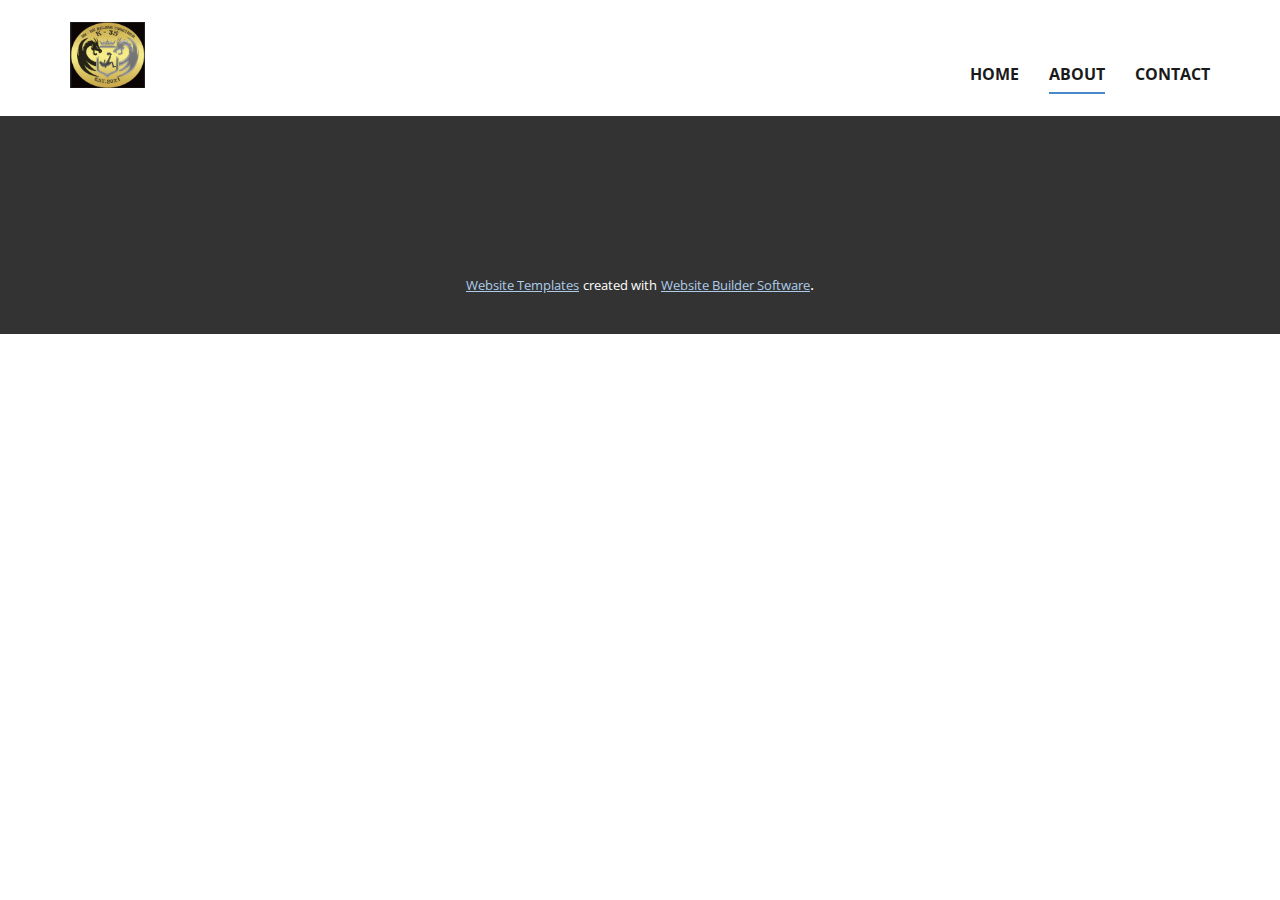
==== About.html @ 72ea7aec "first commit" ====
<!DOCTYPE html>
<html style="font-size: 16px;">
  <head>
    <meta name="viewport" content="width=device-width, initial-scale=1.0">
    <meta charset="utf-8">
    <meta name="keywords" content="">
    <meta name="description" content="">
    <meta name="page_type" content="np-template-header-footer-from-plugin">
    <title>About</title>
    <link rel="stylesheet" href="nicepage.css" media="screen">
<link rel="stylesheet" href="About.css" media="screen">
    <script class="u-script" type="text/javascript" src="jquery.js" defer=""></script>
    <script class="u-script" type="text/javascript" src="nicepage.js" defer=""></script>
    <meta name="generator" content="Nicepage 3.24.3, nicepage.com">
    <link id="u-theme-google-font" rel="stylesheet" href="https://fonts.googleapis.com/css?family=Roboto:100,100i,300,300i,400,400i,500,500i,700,700i,900,900i|Open+Sans:300,300i,400,400i,600,600i,700,700i,800,800i">
    
    <script type="application/ld+json">{
		"@context": "http://schema.org",
		"@type": "Organization",
		"name": "",
		"logo": "images/222099077_538416357403257_2252562885905898710_n.jpg"
}</script>
    <meta name="theme-color" content="#478ac9">
    <meta property="og:title" content="About">
    <meta property="og:type" content="website">
  </head>
  <body class="u-body"><header class="u-clearfix u-header u-header" id="sec-f545"><div class="u-clearfix u-sheet u-valign-middle u-sheet-1">
        <a href="https://nicepage.com" class="u-image u-logo u-image-1" data-image-width="847" data-image-height="741">
          <img src="images/222099077_538416357403257_2252562885905898710_n.jpg" class="u-logo-image u-logo-image-1">
        </a>
        <nav class="u-menu u-menu-dropdown u-offcanvas u-menu-1" data-position="">
          <div class="menu-collapse" style="font-size: 1rem; letter-spacing: 0px; font-weight: 700; text-transform: uppercase;">
            <a class="u-button-style u-custom-active-border-color u-custom-active-color u-custom-border u-custom-border-color u-custom-borders u-custom-hover-border-color u-custom-hover-color u-custom-left-right-menu-spacing u-custom-padding-bottom u-custom-text-active-color u-custom-text-color u-custom-text-hover-color u-custom-top-bottom-menu-spacing u-nav-link u-text-active-palette-1-base u-text-hover-palette-2-base" href="#">
              <svg><use xmlns:xlink="http://www.w3.org/1999/xlink" xlink:href="#menu-hamburger"></use></svg>
              <svg version="1.1" xmlns="http://www.w3.org/2000/svg" xmlns:xlink="http://www.w3.org/1999/xlink"><defs><symbol id="menu-hamburger" viewBox="0 0 16 16" style="width: 16px; height: 16px;"><rect y="1" width="16" height="2"></rect><rect y="7" width="16" height="2"></rect><rect y="13" width="16" height="2"></rect>
</symbol>
</defs></svg>
            </a>
          </div>
          <div class="u-custom-menu u-nav-container">
            <ul class="u-nav u-spacing-30 u-unstyled u-nav-1"><li class="u-nav-item"><a class="u-border-2 u-border-active-palette-1-base u-border-hover-palette-1-light-1 u-border-no-left u-border-no-right u-border-no-top u-button-style u-nav-link u-text-active-grey-90 u-text-grey-90 u-text-hover-grey-90" href="Home.html" style="padding: 10px 0px;">Home</a>
</li><li class="u-nav-item"><a class="u-border-2 u-border-active-palette-1-base u-border-hover-palette-1-light-1 u-border-no-left u-border-no-right u-border-no-top u-button-style u-nav-link u-text-active-grey-90 u-text-grey-90 u-text-hover-grey-90" href="https://www.facebook.com/ngoclong2811" target="_blank" style="padding: 10px 0px;">About</a>
</li><li class="u-nav-item"><a class="u-border-2 u-border-active-palette-1-base u-border-hover-palette-1-light-1 u-border-no-left u-border-no-right u-border-no-top u-button-style u-nav-link u-text-active-grey-90 u-text-grey-90 u-text-hover-grey-90" href="https://www.facebook.com/ngoclong2811" target="_blank" style="padding: 10px 0px;">Contact</a>
</li></ul>
          </div>
          <div class="u-custom-menu u-nav-container-collapse">
            <div class="u-black u-container-style u-inner-container-layout u-opacity u-opacity-95 u-sidenav">
              <div class="u-sidenav-overflow">
                <div class="u-menu-close"></div>
                <ul class="u-align-center u-nav u-popupmenu-items u-unstyled u-nav-2"><li class="u-nav-item"><a class="u-button-style u-nav-link" href="Home.html" style="padding: 10px 0px;">Home</a>
</li><li class="u-nav-item"><a class="u-button-style u-nav-link" href="https://www.facebook.com/ngoclong2811" target="_blank" style="padding: 10px 0px;">About</a>
</li><li class="u-nav-item"><a class="u-button-style u-nav-link" href="https://www.facebook.com/ngoclong2811" target="_blank" style="padding: 10px 0px;">Contact</a>
</li></ul>
              </div>
            </div>
            <div class="u-black u-menu-overlay u-opacity u-opacity-70"></div>
          </div>
        </nav>
      </div></header> 
    
    
    <footer class="u-align-center u-clearfix u-footer u-grey-80 u-footer" id="sec-141f"><div class="u-align-left u-clearfix u-sheet u-sheet-1"></div></footer>
    <section class="u-backlink u-clearfix u-grey-80">
      <a class="u-link" href="https://nicepage.com/website-templates" target="_blank">
        <span>Website Templates</span>
      </a>
      <p class="u-text">
        <span>created with</span>
      </p>
      <a class="u-link" href="https://nicepage.com/" target="_blank">
        <span>Website Builder Software</span>
      </a>. 
    </section>
  </body>
</html>
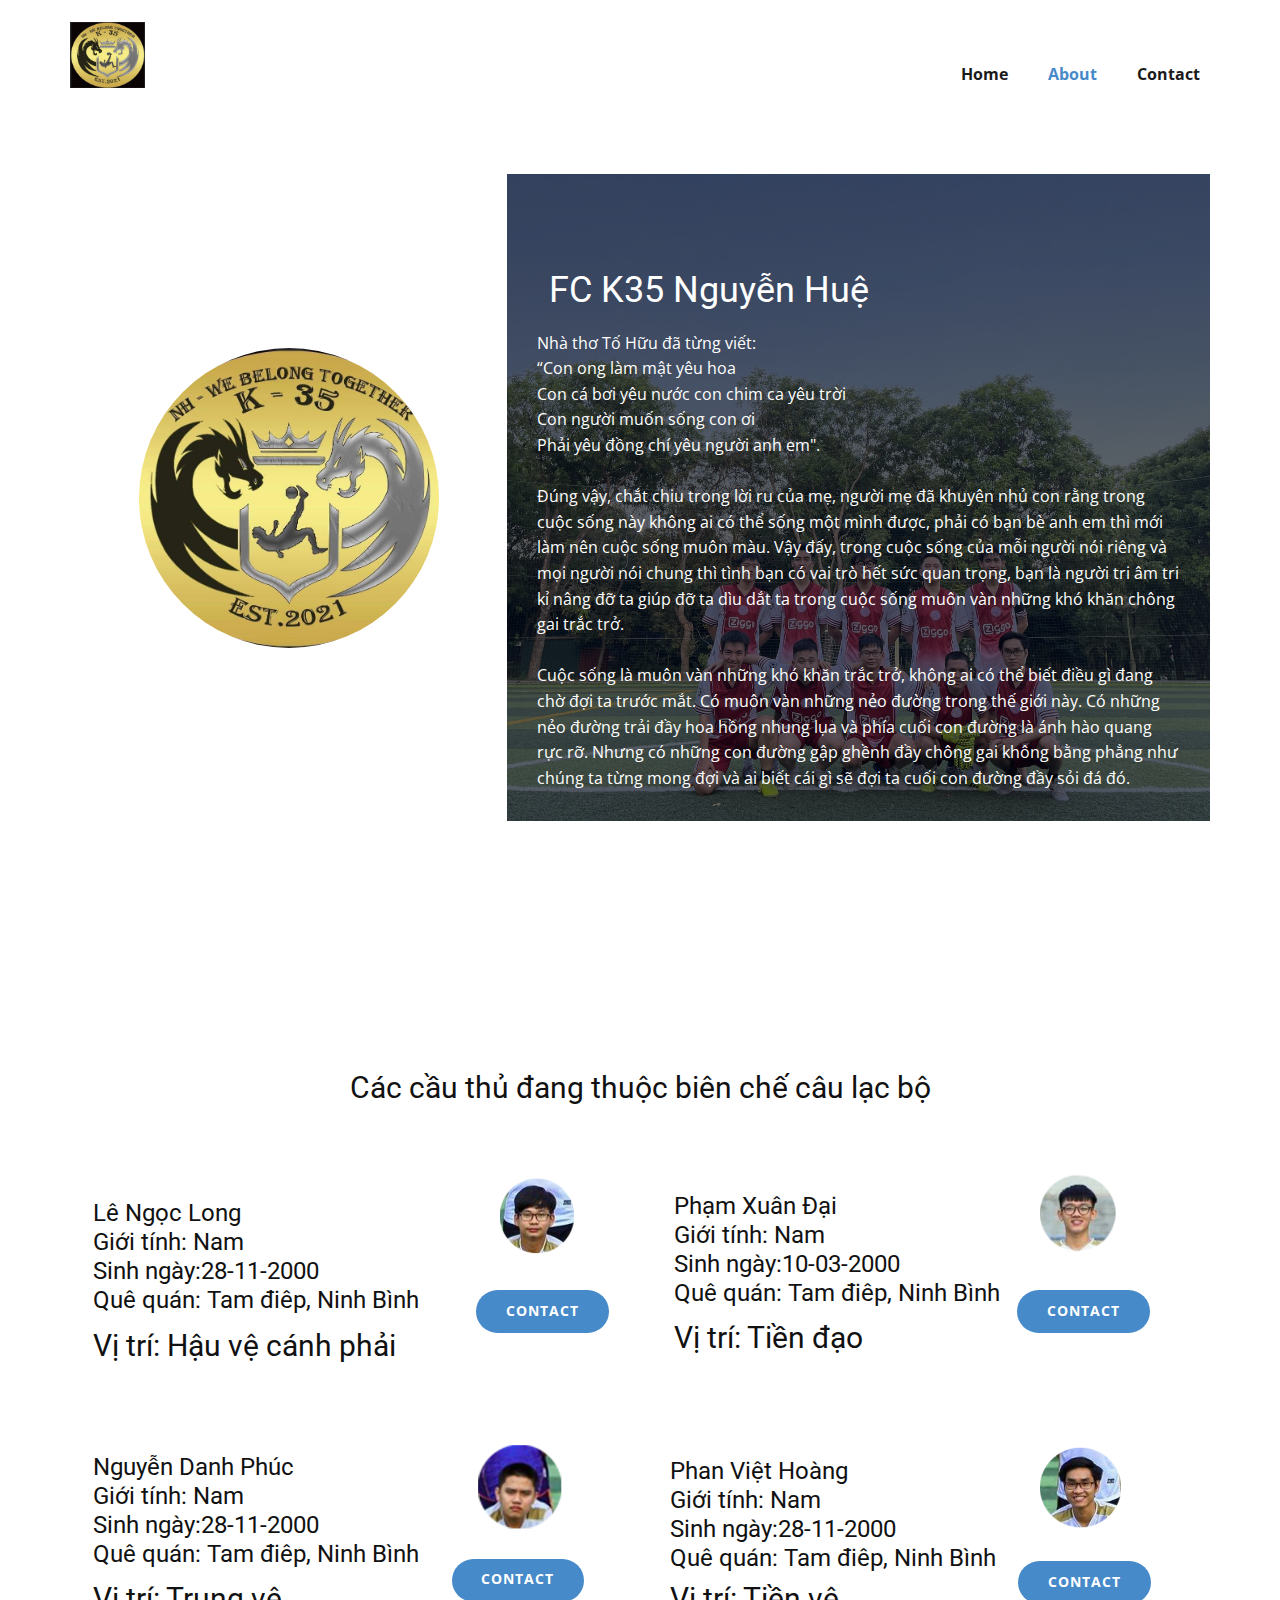
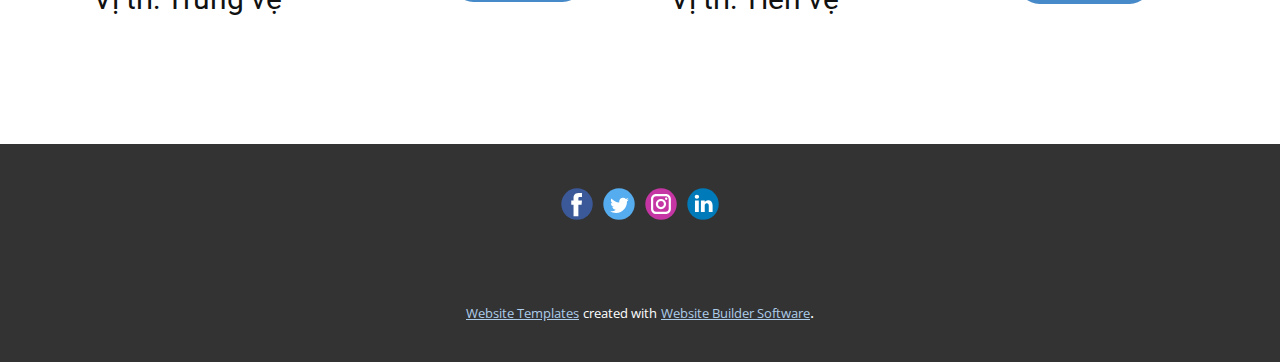
==== commit 70721d52: "second commit" ====
--- a/About.html
+++ b/About.html
@@ -3,7 +3,7 @@
   <head>
     <meta name="viewport" content="width=device-width, initial-scale=1.0">
     <meta charset="utf-8">
-    <meta name="keywords" content="">
+    <meta name="keywords" content="About Us">
     <meta name="description" content="">
     <meta name="page_type" content="np-template-header-footer-from-plugin">
     <title>About</title>
@@ -14,11 +14,14 @@
     <meta name="generator" content="Nicepage 3.24.3, nicepage.com">
     <link id="u-theme-google-font" rel="stylesheet" href="https://fonts.googleapis.com/css?family=Roboto:100,100i,300,300i,400,400i,500,500i,700,700i,900,900i|Open+Sans:300,300i,400,400i,600,600i,700,700i,800,800i">
     
+    
+    
     <script type="application/ld+json">{
 		"@context": "http://schema.org",
 		"@type": "Organization",
 		"name": "",
-		"logo": "images/222099077_538416357403257_2252562885905898710_n.jpg"
+		"logo": "images/222099077_538416357403257_2252562885905898710_n.jpg",
+		"sameAs": []
 }</script>
     <meta name="theme-color" content="#478ac9">
     <meta property="og:title" content="About">
@@ -29,7 +32,7 @@
           <img src="images/222099077_538416357403257_2252562885905898710_n.jpg" class="u-logo-image u-logo-image-1">
         </a>
         <nav class="u-menu u-menu-dropdown u-offcanvas u-menu-1" data-position="">
-          <div class="menu-collapse" style="font-size: 1rem; letter-spacing: 0px; font-weight: 700; text-transform: uppercase;">
+          <div class="menu-collapse" style="font-size: 1rem; letter-spacing: 0px; font-weight: 700;">
             <a class="u-button-style u-custom-active-border-color u-custom-active-color u-custom-border u-custom-border-color u-custom-borders u-custom-hover-border-color u-custom-hover-color u-custom-left-right-menu-spacing u-custom-padding-bottom u-custom-text-active-color u-custom-text-color u-custom-text-hover-color u-custom-top-bottom-menu-spacing u-nav-link u-text-active-palette-1-base u-text-hover-palette-2-base" href="#">
               <svg><use xmlns:xlink="http://www.w3.org/1999/xlink" xlink:href="#menu-hamburger"></use></svg>
               <svg version="1.1" xmlns="http://www.w3.org/2000/svg" xmlns:xlink="http://www.w3.org/1999/xlink"><defs><symbol id="menu-hamburger" viewBox="0 0 16 16" style="width: 16px; height: 16px;"><rect y="1" width="16" height="2"></rect><rect y="7" width="16" height="2"></rect><rect y="13" width="16" height="2"></rect>
@@ -38,28 +41,125 @@
             </a>
           </div>
           <div class="u-custom-menu u-nav-container">
-            <ul class="u-nav u-spacing-30 u-unstyled u-nav-1"><li class="u-nav-item"><a class="u-border-2 u-border-active-palette-1-base u-border-hover-palette-1-light-1 u-border-no-left u-border-no-right u-border-no-top u-button-style u-nav-link u-text-active-grey-90 u-text-grey-90 u-text-hover-grey-90" href="Home.html" style="padding: 10px 0px;">Home</a>
-</li><li class="u-nav-item"><a class="u-border-2 u-border-active-palette-1-base u-border-hover-palette-1-light-1 u-border-no-left u-border-no-right u-border-no-top u-button-style u-nav-link u-text-active-grey-90 u-text-grey-90 u-text-hover-grey-90" href="https://www.facebook.com/ngoclong2811" target="_blank" style="padding: 10px 0px;">About</a>
-</li><li class="u-nav-item"><a class="u-border-2 u-border-active-palette-1-base u-border-hover-palette-1-light-1 u-border-no-left u-border-no-right u-border-no-top u-button-style u-nav-link u-text-active-grey-90 u-text-grey-90 u-text-hover-grey-90" href="https://www.facebook.com/ngoclong2811" target="_blank" style="padding: 10px 0px;">Contact</a>
+            <ul class="u-nav u-spacing-20 u-unstyled u-nav-1"><li class="u-nav-item"><a class="u-border-active-palette-1-base u-border-hover-palette-1-light-1 u-button-style u-nav-link u-text-active-palette-1-base u-text-grey-90 u-text-hover-palette-2-base" href="Home.html" target="_blank" style="padding: 10px;">Home</a>
+</li><li class="u-nav-item"><a class="u-border-active-palette-1-base u-border-hover-palette-1-light-1 u-button-style u-nav-link u-text-active-palette-1-base u-text-grey-90 u-text-hover-palette-2-base" href="About.html" target="_blank" style="padding: 10px;">About</a>
+</li><li class="u-nav-item"><a class="u-border-active-palette-1-base u-border-hover-palette-1-light-1 u-button-style u-nav-link u-text-active-palette-1-base u-text-grey-90 u-text-hover-palette-2-base" href="https://www.facebook.com/FC-K35-Nguy%E1%BB%85n-Hu%E1%BB%87-Football-Club-104762155286033/?modal=admin_todo_tour&amp;notif_id=1631345261601393&amp;notif_t=page_invite&amp;ref=notif" target="_blank" style="padding: 10px;">Contact</a>
 </li></ul>
           </div>
           <div class="u-custom-menu u-nav-container-collapse">
             <div class="u-black u-container-style u-inner-container-layout u-opacity u-opacity-95 u-sidenav">
               <div class="u-sidenav-overflow">
                 <div class="u-menu-close"></div>
-                <ul class="u-align-center u-nav u-popupmenu-items u-unstyled u-nav-2"><li class="u-nav-item"><a class="u-button-style u-nav-link" href="Home.html" style="padding: 10px 0px;">Home</a>
-</li><li class="u-nav-item"><a class="u-button-style u-nav-link" href="https://www.facebook.com/ngoclong2811" target="_blank" style="padding: 10px 0px;">About</a>
-</li><li class="u-nav-item"><a class="u-button-style u-nav-link" href="https://www.facebook.com/ngoclong2811" target="_blank" style="padding: 10px 0px;">Contact</a>
+                <ul class="u-align-center u-nav u-popupmenu-items u-unstyled u-nav-2"><li class="u-nav-item"><a class="u-button-style u-nav-link" href="Home.html" target="_blank" style="padding: 10px;">Home</a>
+</li><li class="u-nav-item"><a class="u-button-style u-nav-link" href="About.html" target="_blank" style="padding: 10px;">About</a>
+</li><li class="u-nav-item"><a class="u-button-style u-nav-link" href="https://www.facebook.com/FC-K35-Nguy%E1%BB%85n-Hu%E1%BB%87-Football-Club-104762155286033/?modal=admin_todo_tour&amp;notif_id=1631345261601393&amp;notif_t=page_invite&amp;ref=notif" target="_blank" style="padding: 10px;">Contact</a>
 </li></ul>
               </div>
             </div>
             <div class="u-black u-menu-overlay u-opacity u-opacity-70"></div>
           </div>
         </nav>
-      </div></header> 
+      </div></header>
+    <section class="u-clearfix u-section-1" id="sec-e26b">
+      <div class="u-clearfix u-sheet u-sheet-1">
+        <div class="u-clearfix u-expanded-width u-gutter-0 u-layout-wrap u-layout-wrap-1">
+          <div class="u-layout">
+            <div class="u-layout-row">
+              <div class="u-align-center u-container-style u-layout-cell u-left-cell u-size-23 u-layout-cell-1">
+                <div class="u-container-layout u-valign-middle u-container-layout-1">
+                  <div alt="" class="u-image u-image-circle u-image-1" src="" data-image-width="847" data-image-height="741"></div>
+                </div>
+              </div>
+              <div class="u-align-left u-container-style u-effect-fade u-hover-box u-layout-cell u-right-cell u-size-37 u-layout-cell-2">
+                <div class="u-back-slide u-container-layout u-image u-shading u-valign-top-xs u-image-2" data-image-width="2568" data-image-height="1926">
+                  <h2 class="u-text u-text-default u-text-1">FC K35 Nguyễn Huệ</h2>
+                  <p class="u-text u-text-2"> Nhà thơ Tố Hữu đã từng viết:<br>“Con ong làm mật yêu hoa<br>Con cá bơi yêu nước con chim ca yêu trời<br>Con người muốn sống con ơi<br>Phải yêu đồng chí yêu người anh em".<br>
+                    <br>Đúng vậy, chắt chiu trong lời ru của mẹ, người mẹ đã khuyên nhủ con rằng trong cuộc sống này không ai có thể sống một mình được, phải có bạn bè anh em thì mới làm nên cuộc sống muôn màu. Vậy đấy, trong cuộc sống của mỗi người nói riêng và mọi người nói chung thì tình bạn có vai trò hết sức quan trọng, bạn là người tri âm tri kỉ nâng đỡ ta giúp đỡ ta dìu dắt ta trong cuộc sống muôn vàn những khó khăn chông gai trắc trở.<br>
+                    <br>Cuộc sống là muôn vàn những khó khăn trắc trở, không ai có thể biết điều gì đang chờ đợi ta trước mắt. Có muôn vàn những nẻo đường trong thế giới này. Có những nẻo đường trải đầy hoa hồng nhung lụa và phía cuối con đường là ánh hào quang rực rỡ. Nhưng có những con đường gập ghềnh đầy chông gai không bằng phẳng như chúng ta từng mong đợi và ai biết cái gì sẽ đợi ta cuối con đường đầy sỏi đá đó.
+                  </p>
+                </div>
+                <div class="u-black u-container-layout u-container-layout-disabled u-opacity u-opacity-25 u-over-slide u-container-layout-3"></div>
+              </div>
+            </div>
+          </div>
+        </div>
+      </div>
+    </section>
+    <section class="u-clearfix u-section-2" id="sec-dc24">
+      <div class="u-clearfix u-sheet u-sheet-1">
+        <h3 class="u-text u-text-default u-text-1">Các cầu thủ đang thuộc biên chế câu lạc bộ</h3>
+        <div class="u-clearfix u-expanded-width u-gutter-0 u-layout-wrap u-layout-wrap-1">
+          <div class="u-layout">
+            <div class="u-layout-col">
+              <div class="u-size-30">
+                <div class="u-layout-row">
+                  <div class="u-container-style u-layout-cell u-size-30 u-layout-cell-1">
+                    <div class="u-container-layout u-container-layout-1">
+                      <h4 class="u-align-left u-text u-text-default u-text-2">Lê Ngọc Long<br>Giới tính: Nam<br>Sinh ngày:28-11-2000<br>Quê quán: Tam điêp, Ninh Bình
+                      </h4>
+                      <a href="https://nicepage.com/k/hacker-website-templates" class="u-align-right u-border-none u-btn u-btn-round u-button-style u-hover-palette-2-light-1 u-radius-50 u-btn-1">Contact</a><span class="u-align-right u-file-icon u-icon u-icon-circle u-text-palette-1-base u-icon-1"><img src="images/LeNgocLong.png.jpg" alt=""></span>
+                      <h3 class="u-align-left u-text u-text-default u-text-3">Vị trí: Hậu vệ cánh phải</h3>
+                    </div>
+                  </div>
+                  <div class="u-container-style u-layout-cell u-size-30 u-layout-cell-2">
+                    <div class="u-container-layout u-container-layout-2">
+                      <h4 class="u-align-left u-text u-text-default u-text-4">Phạm Xuân Đại<br>Giới tính: Nam<br>Sinh ngày:10-03-2000<br>Quê quán: Tam điêp, Ninh Bình
+                      </h4><span class="u-align-right u-file-icon u-icon u-icon-circle u-text-palette-1-base u-icon-2"><img src="images/PhamXuanDai.png" alt=""></span>
+                      <a href="https://nicepage.com/k/hacker-website-templates" class="u-border-none u-btn u-btn-round u-button-style u-hover-palette-2-light-1 u-radius-50 u-btn-2">Contact</a>
+                      <h3 class="u-align-left u-text u-text-default u-text-5">Vị trí: Tiền đạo</h3>
+                    </div>
+                  </div>
+                </div>
+              </div>
+              <div class="u-size-30">
+                <div class="u-layout-row">
+                  <div class="u-container-style u-layout-cell u-size-30 u-layout-cell-3">
+                    <div class="u-container-layout u-container-layout-3">
+                      <h4 class="u-align-left u-text u-text-default u-text-6">Nguyễn Danh Phúc<br>Giới tính: Nam<br>Sinh ngày:28-11-2000<br>Quê quán: Tam điêp, Ninh Bình
+                      </h4><span class="u-file-icon u-icon u-icon-circle u-text-palette-1-base u-icon-3"><img src="images/NguyenDanhPhuc.png.jpg" alt=""></span>
+                      <a href="https://nicepage.com/k/hacker-website-templates" class="u-border-none u-btn u-btn-round u-button-style u-hover-palette-2-light-1 u-radius-50 u-btn-3">Contact</a>
+                      <h3 class="u-align-left u-text u-text-default u-text-7">Vị trí: Trung vệ</h3>
+                    </div>
+                  </div>
+                  <div class="u-container-style u-layout-cell u-shape-rectangle u-size-30 u-layout-cell-4">
+                    <div class="u-container-layout u-container-layout-4">
+                      <h4 class="u-align-left u-text u-text-default u-text-8">Phan Việt Hoàng<br>Giới tính: Nam<br>Sinh ngày:28-11-2000<br>Quê quán: Tam điêp, Ninh Bình
+                      </h4><span class="u-file-icon u-icon u-icon-circle u-text-palette-1-base u-icon-4"><img src="images/PhanVietHoang.png" alt=""></span>
+                      <a href="https://nicepage.com/k/hacker-website-templates" class="u-border-none u-btn u-btn-round u-button-style u-hover-palette-2-light-1 u-radius-50 u-btn-4">Contact</a>
+                      <h3 class="u-align-left u-text u-text-default u-text-9">Vị trí: Tiền vệ</h3>
+                    </div>
+                  </div>
+                </div>
+              </div>
+            </div>
+          </div>
+        </div>
+      </div>
+    </section>
     
     
-    <footer class="u-align-center u-clearfix u-footer u-grey-80 u-footer" id="sec-141f"><div class="u-align-left u-clearfix u-sheet u-sheet-1"></div></footer>
+    <footer class="u-clearfix u-footer u-grey-80" id="sec-141f"><div class="u-clearfix u-sheet u-sheet-1">
+        <div class="u-align-left u-social-icons u-spacing-10 u-social-icons-1">
+          <a class="u-social-url" title="facebook" target="_blank" href=""><span class="u-icon u-social-facebook u-social-icon u-icon-1"><svg class="u-svg-link" preserveAspectRatio="xMidYMin slice" viewBox="0 0 112 112" style=""><use xmlns:xlink="http://www.w3.org/1999/xlink" xlink:href="#svg-bb06"></use></svg><svg class="u-svg-content" viewBox="0 0 112 112" x="0" y="0" id="svg-bb06"><circle fill="currentColor" cx="56.1" cy="56.1" r="55"></circle><path fill="#FFFFFF" d="M73.5,31.6h-9.1c-1.4,0-3.6,0.8-3.6,3.9v8.5h12.6L72,58.3H60.8v40.8H43.9V58.3h-8V43.9h8v-9.2
+            c0-6.7,3.1-17,17-17h12.5v13.9H73.5z"></path></svg></span>
+          </a>
+          <a class="u-social-url" title="twitter" target="_blank" href=""><span class="u-icon u-social-icon u-social-twitter u-icon-2"><svg class="u-svg-link" preserveAspectRatio="xMidYMin slice" viewBox="0 0 112 112" style=""><use xmlns:xlink="http://www.w3.org/1999/xlink" xlink:href="#svg-c591"></use></svg><svg class="u-svg-content" viewBox="0 0 112 112" x="0" y="0" id="svg-c591"><circle fill="currentColor" class="st0" cx="56.1" cy="56.1" r="55"></circle><path fill="#FFFFFF" d="M83.8,47.3c0,0.6,0,1.2,0,1.7c0,17.7-13.5,38.2-38.2,38.2C38,87.2,31,85,25,81.2c1,0.1,2.1,0.2,3.2,0.2
+            c6.3,0,12.1-2.1,16.7-5.7c-5.9-0.1-10.8-4-12.5-9.3c0.8,0.2,1.7,0.2,2.5,0.2c1.2,0,2.4-0.2,3.5-0.5c-6.1-1.2-10.8-6.7-10.8-13.1
+            c0-0.1,0-0.1,0-0.2c1.8,1,3.9,1.6,6.1,1.7c-3.6-2.4-6-6.5-6-11.2c0-2.5,0.7-4.8,1.8-6.7c6.6,8.1,16.5,13.5,27.6,14
+            c-0.2-1-0.3-2-0.3-3.1c0-7.4,6-13.4,13.4-13.4c3.9,0,7.3,1.6,9.8,4.2c3.1-0.6,5.9-1.7,8.5-3.3c-1,3.1-3.1,5.8-5.9,7.4
+            c2.7-0.3,5.3-1,7.7-2.1C88.7,43,86.4,45.4,83.8,47.3z"></path></svg></span>
+          </a>
+          <a class="u-social-url" title="instagram" target="_blank" href=""><span class="u-icon u-social-icon u-social-instagram u-icon-3"><svg class="u-svg-link" preserveAspectRatio="xMidYMin slice" viewBox="0 0 112 112" style=""><use xmlns:xlink="http://www.w3.org/1999/xlink" xlink:href="#svg-3e43"></use></svg><svg class="u-svg-content" viewBox="0 0 112 112" x="0" y="0" id="svg-3e43"><circle fill="currentColor" cx="56.1" cy="56.1" r="55"></circle><path fill="#FFFFFF" d="M55.9,38.2c-9.9,0-17.9,8-17.9,17.9C38,66,46,74,55.9,74c9.9,0,17.9-8,17.9-17.9C73.8,46.2,65.8,38.2,55.9,38.2
+            z M55.9,66.4c-5.7,0-10.3-4.6-10.3-10.3c-0.1-5.7,4.6-10.3,10.3-10.3c5.7,0,10.3,4.6,10.3,10.3C66.2,61.8,61.6,66.4,55.9,66.4z"></path><path fill="#FFFFFF" d="M74.3,33.5c-2.3,0-4.2,1.9-4.2,4.2s1.9,4.2,4.2,4.2s4.2-1.9,4.2-4.2S76.6,33.5,74.3,33.5z"></path><path fill="#FFFFFF" d="M73.1,21.3H38.6c-9.7,0-17.5,7.9-17.5,17.5v34.5c0,9.7,7.9,17.6,17.5,17.6h34.5c9.7,0,17.5-7.9,17.5-17.5V38.8
+            C90.6,29.1,82.7,21.3,73.1,21.3z M83,73.3c0,5.5-4.5,9.9-9.9,9.9H38.6c-5.5,0-9.9-4.5-9.9-9.9V38.8c0-5.5,4.5-9.9,9.9-9.9h34.5
+            c5.5,0,9.9,4.5,9.9,9.9V73.3z"></path></svg></span>
+          </a>
+          <a class="u-social-url" title="linkedin" target="_blank" href=""><span class="u-icon u-social-icon u-social-linkedin u-icon-4"><svg class="u-svg-link" preserveAspectRatio="xMidYMin slice" viewBox="0 0 112 112" style=""><use xmlns:xlink="http://www.w3.org/1999/xlink" xlink:href="#svg-09a6"></use></svg><svg class="u-svg-content" viewBox="0 0 112 112" x="0" y="0" id="svg-09a6"><circle fill="currentColor" cx="56.1" cy="56.1" r="55"></circle><path fill="#FFFFFF" d="M41.3,83.7H27.9V43.4h13.4V83.7z M34.6,37.9L34.6,37.9c-4.6,0-7.5-3.1-7.5-7c0-4,3-7,7.6-7s7.4,3,7.5,7
+            C42.2,34.8,39.2,37.9,34.6,37.9z M89.6,83.7H76.2V62.2c0-5.4-1.9-9.1-6.8-9.1c-3.7,0-5.9,2.5-6.9,4.9c-0.4,0.9-0.4,2.1-0.4,3.3v22.5
+            H48.7c0,0,0.2-36.5,0-40.3h13.4v5.7c1.8-2.7,5-6.7,12.1-6.7c8.8,0,15.4,5.8,15.4,18.1V83.7z"></path></svg></span>
+          </a>
+        </div>
+      </div></footer>
     <section class="u-backlink u-clearfix u-grey-80">
       <a class="u-link" href="https://nicepage.com/website-templates" target="_blank">
         <span>Website Templates</span>
--- a/nicepage.css
+++ b/nicepage.css
@@ -34227,7 +34227,7 @@
   font-size: 1rem;
   letter-spacing: 0px;
   font-weight: 700;
-  text-transform: uppercase;
+  text-transform: none;
 }
 
 .u-header .u-nav-2 {
@@ -34245,12 +34245,33 @@
 
 
 
-.u-footer {
-  background-image: none;
-}
-
 .u-footer .u-sheet-1 {
   min-height: 120px;
+}
+
+.u-footer .u-social-icons-1 {
+  height: 32px;
+  min-height: 16px;
+  width: 158px;
+  min-width: 94px;
+  white-space: nowrap;
+  margin: 44px auto;
+}
+
+.u-footer .u-icon-1 {
+  color: rgb(59, 89, 152) !important;
+}
+
+.u-footer .u-icon-2 {
+  color: rgb(85, 172, 238) !important;
+}
+
+.u-footer .u-icon-3 {
+  color: rgb(197, 54, 164) !important;
+}
+
+.u-footer .u-icon-4 {
+  color: rgb(0, 122, 185) !important;
 }
 @media (max-width: 1199px) {
   .u-footer .u-sheet-1 {
--- a/About.css
+++ b/About.css
@@ -0,0 +1,344 @@
+.u-section-1 .u-sheet-1 {
+  min-height: 349px;
+}
+
+.u-section-1 .u-layout-wrap-1 {
+  margin: 60px auto 60px 0;
+}
+
+.u-section-1 .u-layout-cell-1 {
+  min-height: 420px;
+}
+
+.u-section-1 .u-container-layout-1 {
+  padding: 30px;
+}
+
+.u-section-1 .u-image-1 {
+  width: 300px;
+  height: 300px;
+  background-image: url("images/222099077_538416357403257_2252562885905898710_n.jpg");
+  background-position: 50% 50%;
+  margin: 0 auto;
+}
+
+.u-section-1 .u-layout-cell-2 {
+  min-height: 420px;
+}
+
+.u-section-1 .u-image-2 {
+  background-image: linear-gradient(0deg, rgba(0,0,0,0.6), rgba(0,0,0,0.6)), url("images/348de99c88447d1a2455.jpg");
+  padding: 30px;
+}
+
+.u-section-1 .u-text-1 {
+  margin: 67px auto 0 12px;
+}
+
+.u-section-1 .u-text-2 {
+  margin: 20px 0 0;
+}
+
+.u-section-1 .u-container-layout-3 {
+  padding: 30px;
+}
+
+@media (max-width: 1199px) {
+  .u-section-1 .u-sheet-1 {
+    min-height: 26px;
+  }
+
+  .u-section-1 .u-layout-wrap-1 {
+    margin-right: initial;
+    margin-left: initial;
+  }
+
+  .u-section-1 .u-layout-cell-1 {
+    min-height: 346px;
+  }
+
+  .u-section-1 .u-layout-cell-2 {
+    min-height: 346px;
+  }
+}
+
+@media (max-width: 991px) {
+  .u-section-1 .u-layout-cell-1 {
+    min-height: 100px;
+  }
+
+  .u-section-1 .u-image-1 {
+    width: 216px;
+    height: 216px;
+  }
+
+  .u-section-1 .u-layout-cell-2 {
+    min-height: 100px;
+  }
+}
+
+@media (max-width: 767px) {
+  .u-section-1 .u-container-layout-1 {
+    padding-left: 10px;
+    padding-right: 10px;
+  }
+
+  .u-section-1 .u-image-2 {
+    padding-left: 10px;
+    padding-right: 10px;
+  }
+
+  .u-section-1 .u-container-layout-3 {
+    padding-left: 10px;
+    padding-right: 10px;
+  }
+}
+
+@media (max-width: 575px) {
+  .u-section-1 .u-text-1 {
+    width: auto;
+  }
+}.u-section-2 .u-sheet-1 {
+  min-height: 780px;
+}
+
+.u-section-2 .u-text-1 {
+  margin: 189px auto 0;
+}
+
+.u-section-2 .u-layout-wrap-1 {
+  margin-top: 49px;
+  margin-bottom: 60px;
+}
+
+.u-section-2 .u-layout-cell-1 {
+  min-height: 279px;
+}
+
+.u-section-2 .u-container-layout-1 {
+  padding: 0;
+}
+
+.u-section-2 .u-text-2 {
+  margin: 44px auto 0 23px;
+}
+
+.u-section-2 .u-btn-1 {
+  font-size: 0.875rem;
+  letter-spacing: 1px;
+  border-style: none;
+  font-weight: 700;
+  text-transform: uppercase;
+  margin: -24px 31px 0 auto;
+}
+
+.u-section-2 .u-icon-1 {
+  width: 206px;
+  height: 129px;
+  margin: -177px 0 0 auto;
+}
+
+.u-section-2 .u-text-3 {
+  margin: 43px auto 0 23px;
+}
+
+.u-section-2 .u-layout-cell-2 {
+  min-height: 279px;
+}
+
+.u-section-2 .u-container-layout-2 {
+  padding: 11px 25px;
+}
+
+.u-section-2 .u-text-4 {
+  margin: 26px auto 0 9px;
+}
+
+.u-section-2 .u-icon-2 {
+  width: 168px;
+  height: 105px;
+  margin: -142px 17px 0 auto;
+}
+
+.u-section-2 .u-btn-2 {
+  border-style: none;
+  font-size: 0.875rem;
+  letter-spacing: 1px;
+  font-weight: 700;
+  text-transform: uppercase;
+  margin: 20px 35px 0 auto;
+}
+
+.u-section-2 .u-text-5 {
+  margin: -13px auto 0 9px;
+}
+
+.u-section-2 .u-layout-cell-3 {
+  min-height: 250px;
+}
+
+.u-section-2 .u-container-layout-3 {
+  padding: 0 22px;
+}
+
+.u-section-2 .u-text-6 {
+  margin: 19px auto 0 1px;
+}
+
+.u-section-2 .u-icon-3 {
+  width: 203px;
+  height: 127px;
+  margin: -147px 0 0 auto;
+}
+
+.u-section-2 .u-btn-3 {
+  border-style: none;
+  font-size: 0.875rem;
+  letter-spacing: 1px;
+  font-weight: 700;
+  text-transform: uppercase;
+  margin: 11px 34px 0 auto;
+  padding: 9px 30px 11px 29px;
+}
+
+.u-section-2 .u-text-7 {
+  margin: -21px auto 0 1px;
+}
+
+.u-section-2 .u-layout-cell-4 {
+  min-height: 250px;
+}
+
+.u-section-2 .u-container-layout-4 {
+  padding: 0 15px;
+}
+
+.u-section-2 .u-text-8 {
+  margin: 23px auto 0 15px;
+}
+
+.u-section-2 .u-icon-4 {
+  width: 213px;
+  height: 133px;
+  margin: -151px 8px 0 auto;
+}
+
+.u-section-2 .u-btn-4 {
+  border-style: none;
+  font-size: 0.875rem;
+  letter-spacing: 1px;
+  font-weight: 700;
+  text-transform: uppercase;
+  margin: 7px 44px 0 auto;
+}
+
+.u-section-2 .u-text-9 {
+  margin: -23px auto 0 15px;
+}
+
+@media (max-width: 1199px) {
+  .u-section-2 .u-sheet-1 {
+    min-height: 609px;
+  }
+
+  .u-section-2 .u-text-1 {
+    margin-top: 94px;
+  }
+
+  .u-section-2 .u-layout-wrap-1 {
+    position: relative;
+  }
+
+  .u-section-2 .u-layout-cell-1 {
+    min-height: 230px;
+  }
+
+  .u-section-2 .u-btn-1 {
+    margin-right: 0;
+  }
+
+  .u-section-2 .u-layout-cell-2 {
+    min-height: 230px;
+  }
+
+  .u-section-2 .u-btn-2 {
+    margin-right: 0;
+  }
+
+  .u-section-2 .u-layout-cell-3 {
+    min-height: 206px;
+  }
+
+  .u-section-2 .u-btn-3 {
+    margin-right: 0;
+  }
+
+  .u-section-2 .u-layout-cell-4 {
+    min-height: 206px;
+  }
+
+  .u-section-2 .u-btn-4 {
+    margin-right: 0;
+  }
+}
+
+@media (max-width: 991px) {
+  .u-section-2 .u-sheet-1 {
+    min-height: 289px;
+  }
+
+  .u-section-2 .u-text-1 {
+    margin-top: -10px;
+  }
+
+  .u-section-2 .u-layout-cell-1 {
+    min-height: 100px;
+  }
+
+  .u-section-2 .u-layout-cell-2 {
+    min-height: 100px;
+  }
+
+  .u-section-2 .u-layout-cell-3 {
+    min-height: 100px;
+  }
+
+  .u-section-2 .u-layout-cell-4 {
+    min-height: 100px;
+  }
+}
+
+@media (max-width: 767px) {
+  .u-section-2 .u-sheet-1 {
+    min-height: 419px;
+  }
+
+  .u-section-2 .u-text-1 {
+    margin-top: -95px;
+  }
+
+  .u-section-2 .u-container-layout-2 {
+    padding-left: 10px;
+    padding-right: 10px;
+  }
+
+  .u-section-2 .u-container-layout-3 {
+    padding-left: 10px;
+    padding-right: 10px;
+  }
+
+  .u-section-2 .u-container-layout-4 {
+    padding-left: 10px;
+    padding-right: 10px;
+  }
+}
+
+@media (max-width: 575px) {
+  .u-section-2 .u-sheet-1 {
+    min-height: 341px;
+  }
+
+  .u-section-2 .u-text-1 {
+    margin-top: -190px;
+  }
+}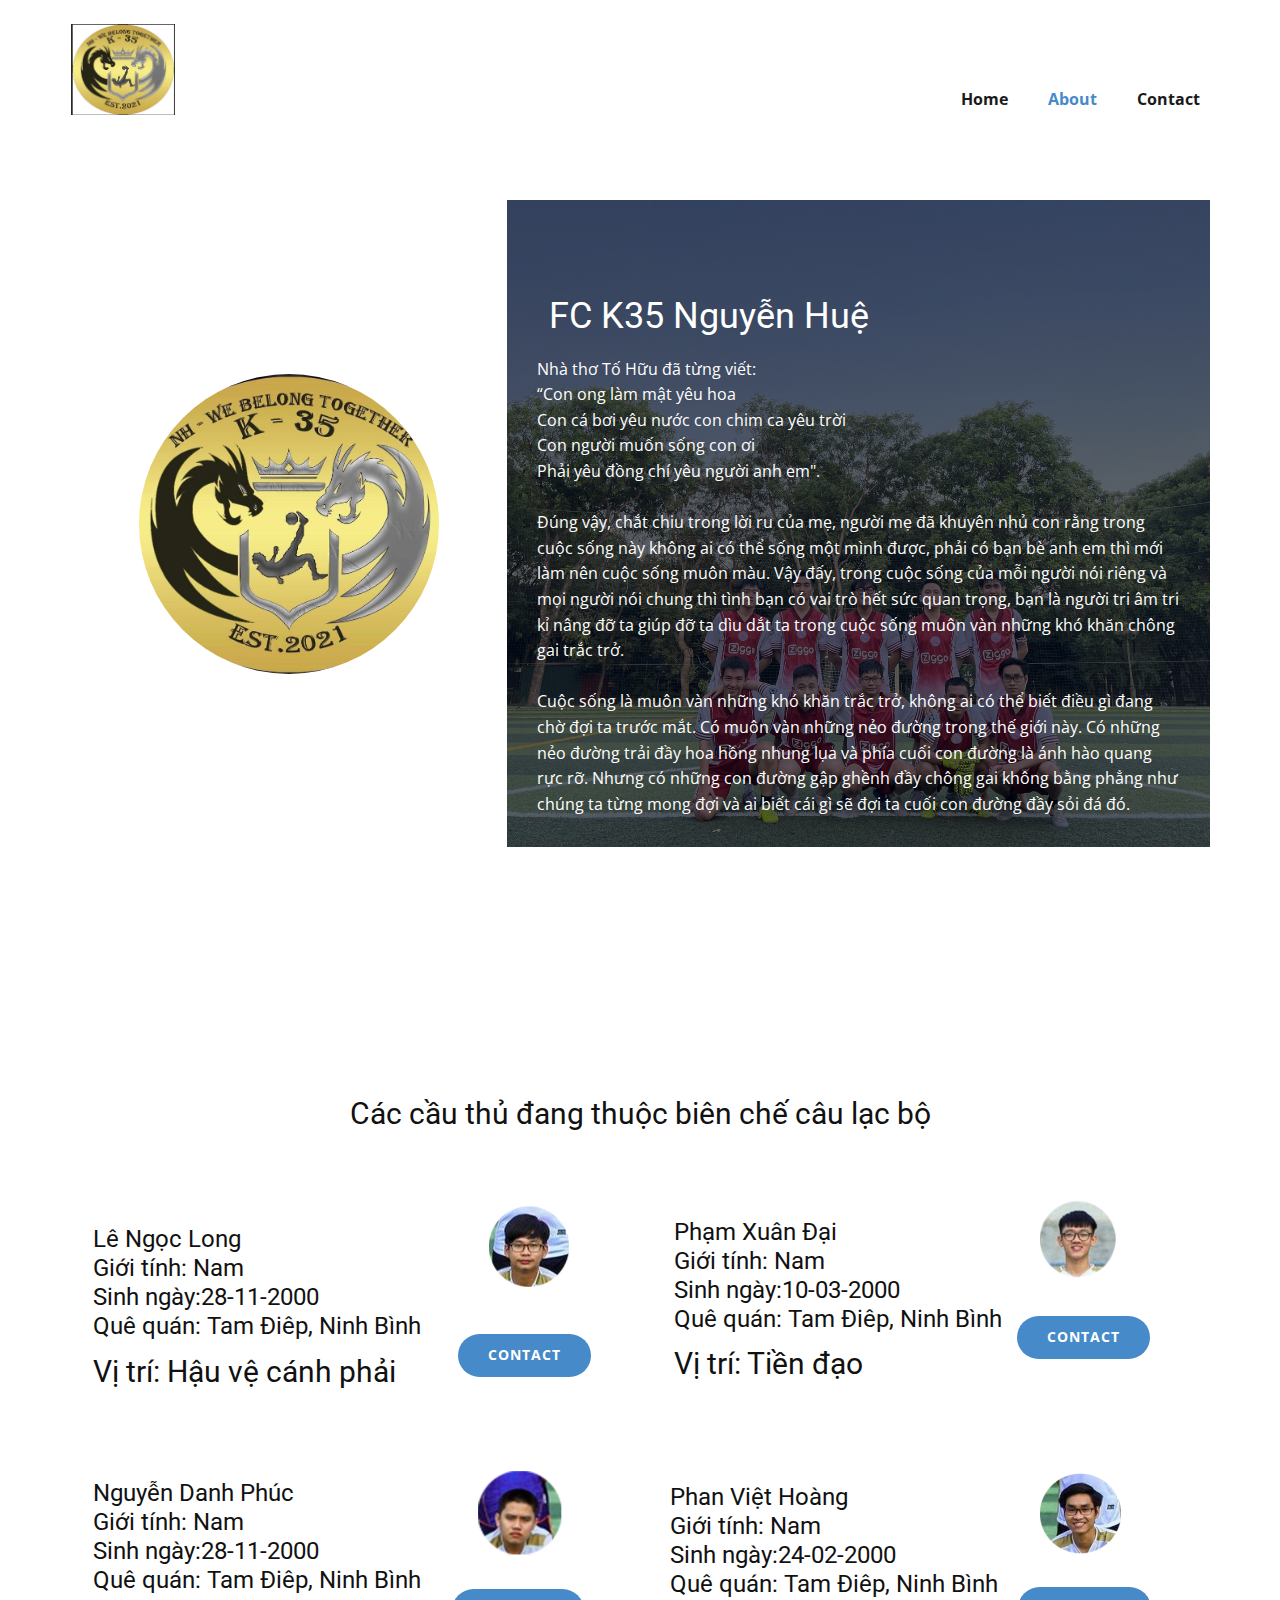
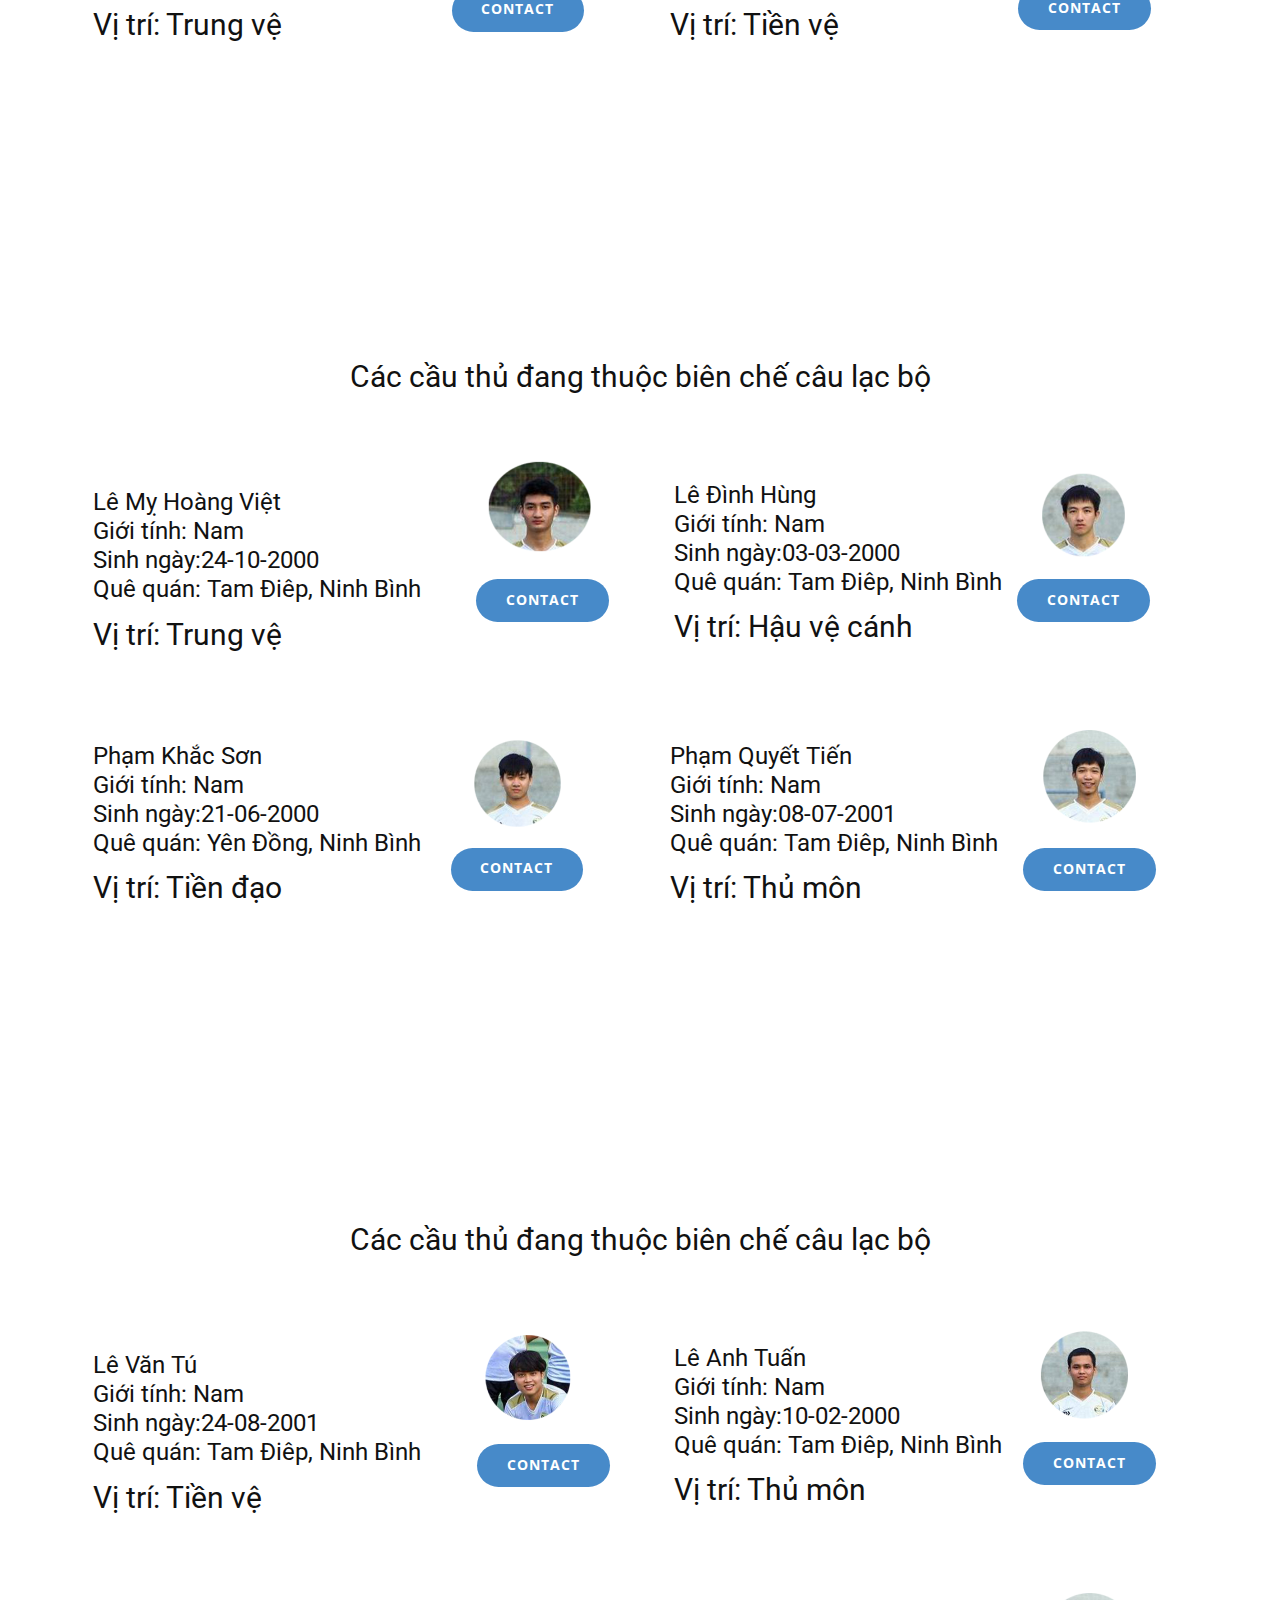
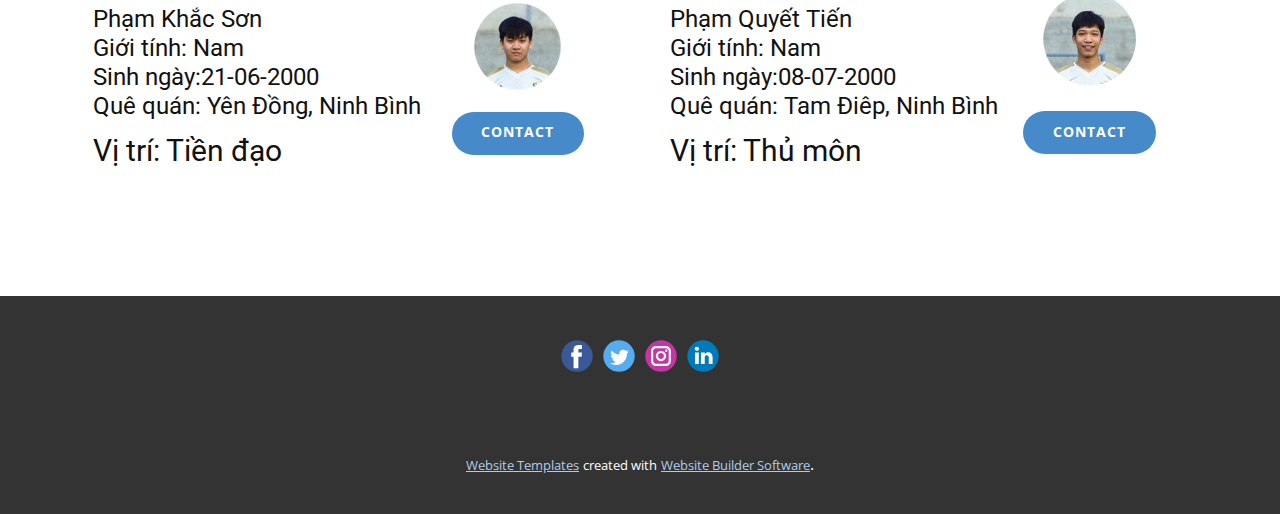
==== commit 47725264: "update9/11" ====
--- a/About.html
+++ b/About.html
@@ -16,20 +16,22 @@
     
     
     
+    
+    
     <script type="application/ld+json">{
 		"@context": "http://schema.org",
 		"@type": "Organization",
 		"name": "",
-		"logo": "images/222099077_538416357403257_2252562885905898710_n.jpg",
+		"logo": "images/222099077_538416357403257_2252562885905898710_n.jpg.png",
 		"sameAs": []
 }</script>
     <meta name="theme-color" content="#478ac9">
     <meta property="og:title" content="About">
     <meta property="og:type" content="website">
   </head>
-  <body class="u-body"><header class="u-clearfix u-header u-header" id="sec-f545"><div class="u-clearfix u-sheet u-valign-middle u-sheet-1">
+  <body class="u-body"><header class="u-clearfix u-header u-header" id="sec-f545"><div class="u-clearfix u-sheet u-sheet-1">
         <a href="https://nicepage.com" class="u-image u-logo u-image-1" data-image-width="847" data-image-height="741">
-          <img src="images/222099077_538416357403257_2252562885905898710_n.jpg" class="u-logo-image u-logo-image-1">
+          <img src="images/222099077_538416357403257_2252562885905898710_n.jpg.png" class="u-logo-image u-logo-image-1">
         </a>
         <nav class="u-menu u-menu-dropdown u-offcanvas u-menu-1" data-position="">
           <div class="menu-collapse" style="font-size: 1rem; letter-spacing: 0px; font-weight: 700;">
@@ -95,7 +97,7 @@
                 <div class="u-layout-row">
                   <div class="u-container-style u-layout-cell u-size-30 u-layout-cell-1">
                     <div class="u-container-layout u-container-layout-1">
-                      <h4 class="u-align-left u-text u-text-default u-text-2">Lê Ngọc Long<br>Giới tính: Nam<br>Sinh ngày:28-11-2000<br>Quê quán: Tam điêp, Ninh Bình
+                      <h4 class="u-align-left u-text u-text-default u-text-2">Lê Ngọc Long<br>Giới tính: Nam<br>Sinh ngày:28-11-2000<br>Quê quán: Tam Điêp, Ninh Bình
                       </h4>
                       <a href="https://nicepage.com/k/hacker-website-templates" class="u-align-right u-border-none u-btn u-btn-round u-button-style u-hover-palette-2-light-1 u-radius-50 u-btn-1">Contact</a><span class="u-align-right u-file-icon u-icon u-icon-circle u-text-palette-1-base u-icon-1"><img src="images/LeNgocLong.png.jpg" alt=""></span>
                       <h3 class="u-align-left u-text u-text-default u-text-3">Vị trí: Hậu vệ cánh phải</h3>
@@ -103,9 +105,9 @@
                   </div>
                   <div class="u-container-style u-layout-cell u-size-30 u-layout-cell-2">
                     <div class="u-container-layout u-container-layout-2">
-                      <h4 class="u-align-left u-text u-text-default u-text-4">Phạm Xuân Đại<br>Giới tính: Nam<br>Sinh ngày:10-03-2000<br>Quê quán: Tam điêp, Ninh Bình
+                      <h4 class="u-align-left u-text u-text-default u-text-4">Phạm Xuân Đại<br>Giới tính: Nam<br>Sinh ngày:10-03-2000<br>Quê quán: Tam Điêp, Ninh Bình
                       </h4><span class="u-align-right u-file-icon u-icon u-icon-circle u-text-palette-1-base u-icon-2"><img src="images/PhamXuanDai.png" alt=""></span>
-                      <a href="https://nicepage.com/k/hacker-website-templates" class="u-border-none u-btn u-btn-round u-button-style u-hover-palette-2-light-1 u-radius-50 u-btn-2">Contact</a>
+                      <a href="https://www.facebook.com/profile.php?id=100026481000052" class="u-border-none u-btn u-btn-round u-button-style u-hover-palette-2-light-1 u-radius-50 u-btn-2" target="_blank">Contact</a>
                       <h3 class="u-align-left u-text u-text-default u-text-5">Vị trí: Tiền đạo</h3>
                     </div>
                   </div>
@@ -115,18 +117,122 @@
                 <div class="u-layout-row">
                   <div class="u-container-style u-layout-cell u-size-30 u-layout-cell-3">
                     <div class="u-container-layout u-container-layout-3">
-                      <h4 class="u-align-left u-text u-text-default u-text-6">Nguyễn Danh Phúc<br>Giới tính: Nam<br>Sinh ngày:28-11-2000<br>Quê quán: Tam điêp, Ninh Bình
+                      <h4 class="u-align-left u-text u-text-default u-text-6">Nguyễn Danh Phúc<br>Giới tính: Nam<br>Sinh ngày:28-11-2000<br>Quê quán: Tam Điêp, Ninh Bình
                       </h4><span class="u-file-icon u-icon u-icon-circle u-text-palette-1-base u-icon-3"><img src="images/NguyenDanhPhuc.png.jpg" alt=""></span>
-                      <a href="https://nicepage.com/k/hacker-website-templates" class="u-border-none u-btn u-btn-round u-button-style u-hover-palette-2-light-1 u-radius-50 u-btn-3">Contact</a>
+                      <a href="https://www.facebook.com/ph08102000" class="u-border-none u-btn u-btn-round u-button-style u-hover-palette-2-light-1 u-radius-50 u-btn-3">Contact</a>
                       <h3 class="u-align-left u-text u-text-default u-text-7">Vị trí: Trung vệ</h3>
                     </div>
                   </div>
                   <div class="u-container-style u-layout-cell u-shape-rectangle u-size-30 u-layout-cell-4">
                     <div class="u-container-layout u-container-layout-4">
-                      <h4 class="u-align-left u-text u-text-default u-text-8">Phan Việt Hoàng<br>Giới tính: Nam<br>Sinh ngày:28-11-2000<br>Quê quán: Tam điêp, Ninh Bình
+                      <h4 class="u-align-left u-text u-text-default u-text-8">Phan Việt Hoàng<br>Giới tính: Nam<br>Sinh ngày:24-02-2000<br>Quê quán: Tam Điêp, Ninh Bình
                       </h4><span class="u-file-icon u-icon u-icon-circle u-text-palette-1-base u-icon-4"><img src="images/PhanVietHoang.png" alt=""></span>
+                      <a href="https://www.facebook.com/hoang.phanviet.3" class="u-border-none u-btn u-btn-round u-button-style u-hover-palette-2-light-1 u-radius-50 u-btn-4">Contact</a>
+                      <h3 class="u-align-left u-text u-text-default u-text-9">Vị trí: Tiền vệ</h3>
+                    </div>
+                  </div>
+                </div>
+              </div>
+            </div>
+          </div>
+        </div>
+      </div>
+    </section>
+    <section class="u-clearfix u-section-3" id="sec-8955">
+      <div class="u-clearfix u-sheet u-sheet-1">
+        <h3 class="u-text u-text-default u-text-1">Các cầu thủ đang thuộc biên chế câu lạc bộ</h3>
+        <div class="u-clearfix u-expanded-width u-gutter-0 u-layout-wrap u-layout-wrap-1">
+          <div class="u-layout">
+            <div class="u-layout-col">
+              <div class="u-size-30">
+                <div class="u-layout-row">
+                  <div class="u-container-style u-layout-cell u-size-30 u-layout-cell-1">
+                    <div class="u-container-layout u-container-layout-1">
+                      <h4 class="u-align-left u-text u-text-default u-text-2">Lê Mỵ Hoàng Việt<br>Giới tính: Nam<br>Sinh ngày:24-10-2000<br>Quê quán: Tam Điêp, Ninh Bình
+                      </h4>
+                      <a href="https://www.facebook.com/lemyhoangviet" class="u-align-right u-border-none u-btn u-btn-round u-button-style u-hover-palette-2-light-1 u-radius-50 u-btn-1" target="_blank">Contact</a><span class="u-align-right u-file-icon u-icon u-icon-circle u-text-palette-1-base u-icon-1"><img src="images/LeMyHoangViet.png" alt=""></span>
+                      <h3 class="u-align-left u-text u-text-default u-text-3">Vị trí: Trung vệ</h3>
+                    </div>
+                  </div>
+                  <div class="u-container-style u-layout-cell u-size-30 u-layout-cell-2">
+                    <div class="u-container-layout u-container-layout-2">
+                      <h4 class="u-align-left u-text u-text-default u-text-4">Lê Đình Hùng<br>Giới tính: Nam<br>Sinh ngày:03-03-2000<br>Quê quán: Tam Điêp, Ninh Bình
+                      </h4><span class="u-align-right u-file-icon u-icon u-icon-circle u-text-palette-1-base u-icon-2"><img src="images/LeDinhHung.png" alt=""></span>
+                      <a href="https://www.facebook.com/profile.php?id=100008149386741" class="u-border-none u-btn u-btn-round u-button-style u-hover-palette-2-light-1 u-radius-50 u-btn-2" target="_blank">Contact</a>
+                      <h3 class="u-align-left u-text u-text-default u-text-5">Vị trí: Hậu vệ cánh<br>
+                      </h3>
+                    </div>
+                  </div>
+                </div>
+              </div>
+              <div class="u-size-30">
+                <div class="u-layout-row">
+                  <div class="u-container-style u-layout-cell u-size-30 u-layout-cell-3">
+                    <div class="u-container-layout u-container-layout-3">
+                      <h4 class="u-align-left u-text u-text-default u-text-6">Phạm Khắc Sơn<br>Giới tính: Nam<br>Sinh ngày:21-06-2000<br>Quê quán: Yên Đồng, Ninh Bình
+                      </h4><span class="u-file-icon u-icon u-icon-circle u-text-palette-1-base u-icon-3"><img src="images/PhamKhacSon.png" alt=""></span>
+                      <a href="https://www.facebook.com/son.phamkhac.756" class="u-border-none u-btn u-btn-round u-button-style u-hover-palette-2-light-1 u-radius-50 u-btn-3" target="_blank">Contact</a>
+                      <h3 class="u-align-left u-text u-text-default u-text-7">Vị trí: Tiền đạo</h3>
+                    </div>
+                  </div>
+                  <div class="u-container-style u-layout-cell u-shape-rectangle u-size-30 u-layout-cell-4">
+                    <div class="u-container-layout u-container-layout-4">
+                      <h4 class="u-align-left u-text u-text-default u-text-8">Phạm Quyết Tiến<br>Giới tính: Nam<br>Sinh ngày:08-07-2001<br>Quê quán: Tam Điêp, Ninh Bình
+                      </h4><span class="u-file-icon u-icon u-icon-circle u-text-palette-1-base u-icon-4"><img src="images/PhamQuyetTien.png" alt=""></span>
+                      <a href="https://www.facebook.com/profile.php?id=100015126012844" class="u-border-none u-btn u-btn-round u-button-style u-hover-palette-2-light-1 u-radius-50 u-btn-4" target="_blank">Contact</a>
+                      <h3 class="u-align-left u-text u-text-default u-text-9">Vị trí: Thủ môn</h3>
+                    </div>
+                  </div>
+                </div>
+              </div>
+            </div>
+          </div>
+        </div>
+      </div>
+    </section>
+    <section class="u-clearfix u-section-4" id="sec-afb9">
+      <div class="u-clearfix u-sheet u-sheet-1">
+        <h3 class="u-text u-text-default u-text-1">Các cầu thủ đang thuộc biên chế câu lạc bộ</h3>
+        <div class="u-clearfix u-expanded-width u-gutter-0 u-layout-wrap u-layout-wrap-1">
+          <div class="u-layout">
+            <div class="u-layout-col">
+              <div class="u-size-30">
+                <div class="u-layout-row">
+                  <div class="u-container-style u-layout-cell u-size-30 u-layout-cell-1">
+                    <div class="u-container-layout u-container-layout-1">
+                      <h4 class="u-align-left u-text u-text-default u-text-2">Lê Văn Tú<br>Giới tính: Nam<br>Sinh ngày:24-08-2001<br>Quê quán: Tam Điêp, Ninh Bình
+                      </h4>
+                      <a href="https://www.facebook.com/profile.php?id=100015442627823" class="u-align-right u-border-none u-btn u-btn-round u-button-style u-hover-palette-2-light-1 u-radius-50 u-btn-1" target="_blank">Contact</a><span class="u-align-right u-file-icon u-icon u-icon-circle u-text-palette-1-base u-icon-1"><img src="images/LeVanTu.png" alt=""></span>
+                      <h3 class="u-align-left u-text u-text-default u-text-3">Vị trí: Tiền vệ</h3>
+                    </div>
+                  </div>
+                  <div class="u-container-style u-layout-cell u-size-30 u-layout-cell-2">
+                    <div class="u-container-layout u-container-layout-2">
+                      <h4 class="u-align-left u-text u-text-default u-text-4">Lê Anh Tuấn<br>Giới tính: Nam<br>Sinh ngày:10-02-2000<br>Quê quán: Tam Điêp, Ninh Bình
+                      </h4><span class="u-align-right u-file-icon u-icon u-icon-circle u-text-palette-1-base u-icon-2"><img src="images/LeAnhTuan.png" alt=""></span>
+                      <a href="https://www.facebook.com/tenla.tuan.5" class="u-border-none u-btn u-btn-round u-button-style u-hover-palette-2-light-1 u-radius-50 u-btn-2" target="_blank">Contact</a>
+                      <h3 class="u-align-left u-text u-text-default u-text-5">Vị trí: Thủ môn<br>
+                      </h3>
+                    </div>
+                  </div>
+                </div>
+              </div>
+              <div class="u-size-30">
+                <div class="u-layout-row">
+                  <div class="u-container-style u-layout-cell u-size-30 u-layout-cell-3">
+                    <div class="u-container-layout u-container-layout-3">
+                      <h4 class="u-align-left u-text u-text-default u-text-6">Phạm Khắc Sơn<br>Giới tính: Nam<br>Sinh ngày:21-06-2000<br>Quê quán: Yên Đồng, Ninh Bình
+                      </h4><span class="u-file-icon u-icon u-icon-circle u-text-palette-1-base u-icon-3"><img src="images/PhamKhacSon.png" alt=""></span>
+                      <a href="https://nicepage.com/k/hacker-website-templates" class="u-border-none u-btn u-btn-round u-button-style u-hover-palette-2-light-1 u-radius-50 u-btn-3">Contact</a>
+                      <h3 class="u-align-left u-text u-text-default u-text-7">Vị trí: Tiền đạo</h3>
+                    </div>
+                  </div>
+                  <div class="u-container-style u-layout-cell u-shape-rectangle u-size-30 u-layout-cell-4">
+                    <div class="u-container-layout u-container-layout-4">
+                      <h4 class="u-align-left u-text u-text-default u-text-8">Phạm Quyết Tiến<br>Giới tính: Nam<br>Sinh ngày:08-07-2000<br>Quê quán: Tam Điêp, Ninh Bình
+                      </h4><span class="u-file-icon u-icon u-icon-circle u-text-palette-1-base u-icon-4"><img src="images/PhamQuyetTien.png" alt=""></span>
                       <a href="https://nicepage.com/k/hacker-website-templates" class="u-border-none u-btn u-btn-round u-button-style u-hover-palette-2-light-1 u-radius-50 u-btn-4">Contact</a>
-                      <h3 class="u-align-left u-text u-text-default u-text-9">Vị trí: Tiền vệ</h3>
+                      <h3 class="u-align-left u-text u-text-default u-text-9">Vị trí: Thủ môn</h3>
                     </div>
                   </div>
                 </div>
--- a/nicepage.css
+++ b/nicepage.css
@@ -34205,13 +34205,13 @@
 }
 
 .u-header .u-sheet-1 {
-  min-height: 80px;
+  min-height: 140px;
 }
 
 .u-header .u-image-1 {
-  width: 75px;
-  height: 66px;
-  margin: 22px auto 0 0;
+  width: 104px;
+  height: 91px;
+  margin: 24px auto 0 1px;
 }
 
 .u-header .u-logo-image-1 {
@@ -34220,7 +34220,7 @@
 }
 
 .u-header .u-menu-1 {
-  margin: -32px 0 22px auto;
+  margin: -34px 0 23px auto;
 }
 
 .u-header .u-nav-1 {
@@ -34234,12 +34234,9 @@
   font-size: 1.25rem;
 }
 @media (max-width: 1199px) {
-  .u-header .u-image-1 {
-    width: 75px;
-  }
-
   .u-header .u-menu-1 {
     width: auto;
+    margin-top: -34px;
   }
 }
 
--- a/About.css
+++ b/About.css
@@ -129,17 +129,17 @@
   border-style: none;
   font-weight: 700;
   text-transform: uppercase;
-  margin: -24px 31px 0 auto;
+  margin: -6px 49px 0 auto;
 }
 
 .u-section-2 .u-icon-1 {
-  width: 206px;
-  height: 129px;
-  margin: -177px 0 0 auto;
+  width: 222px;
+  height: 139px;
+  margin: -195px 0 0 auto;
 }
 
 .u-section-2 .u-text-3 {
-  margin: 43px auto 0 23px;
+  margin: 33px auto 0 23px;
 }
 
 .u-section-2 .u-layout-cell-2 {
@@ -197,12 +197,12 @@
   letter-spacing: 1px;
   font-weight: 700;
   text-transform: uppercase;
-  margin: 11px 34px 0 auto;
+  margin: 15px 34px 0 auto;
   padding: 9px 30px 11px 29px;
 }
 
 .u-section-2 .u-text-7 {
-  margin: -21px auto 0 1px;
+  margin: -25px auto 0 1px;
 }
 
 .u-section-2 .u-layout-cell-4 {
@@ -341,4 +341,470 @@
   .u-section-2 .u-text-1 {
     margin-top: -190px;
   }
+}.u-section-3 .u-sheet-1 {
+  min-height: 780px;
+}
+
+.u-section-3 .u-text-1 {
+  margin: 189px auto 0;
+}
+
+.u-section-3 .u-layout-wrap-1 {
+  margin-top: 49px;
+  margin-bottom: 60px;
+}
+
+.u-section-3 .u-layout-cell-1 {
+  min-height: 279px;
+}
+
+.u-section-3 .u-container-layout-1 {
+  padding: 0;
+}
+
+.u-section-3 .u-text-2 {
+  margin: 44px auto 0 23px;
+}
+
+.u-section-3 .u-btn-1 {
+  font-size: 0.875rem;
+  letter-spacing: 1px;
+  border-style: none;
+  font-weight: 700;
+  text-transform: uppercase;
+  margin: -24px 31px 0 auto;
+}
+
+.u-section-3 .u-icon-1 {
+  width: 216px;
+  height: 135px;
+  margin: -175px -2px 0 auto;
+}
+
+.u-section-3 .u-text-3 {
+  margin: 35px auto 0 23px;
+}
+
+.u-section-3 .u-layout-cell-2 {
+  min-height: 279px;
+}
+
+.u-section-3 .u-container-layout-2 {
+  padding: 4px 0;
+}
+
+.u-section-3 .u-text-4 {
+  margin: 33px auto 0 34px;
+}
+
+.u-section-3 .u-icon-2 {
+  width: 227px;
+  height: 142px;
+  margin: -148px 13px 0 auto;
+}
+
+.u-section-3 .u-btn-2 {
+  border-style: none;
+  font-size: 0.875rem;
+  letter-spacing: 1px;
+  font-weight: 700;
+  text-transform: uppercase;
+  margin: -11px 60px 0 auto;
+}
+
+.u-section-3 .u-text-5 {
+  margin: -13px auto 0 34px;
+}
+
+.u-section-3 .u-layout-cell-3 {
+  min-height: 250px;
+}
+
+.u-section-3 .u-container-layout-3 {
+  padding: 0;
+}
+
+.u-section-3 .u-text-6 {
+  margin: 19px auto 0 23px;
+}
+
+.u-section-3 .u-icon-3 {
+  width: 235px;
+  height: 147px;
+  margin: -147px 5px 0 auto;
+}
+
+.u-section-3 .u-btn-3 {
+  border-style: none;
+  font-size: 0.875rem;
+  letter-spacing: 1px;
+  font-weight: 700;
+  text-transform: uppercase;
+  margin: -9px 57px 0 auto;
+  padding: 9px 30px 11px 29px;
+}
+
+.u-section-3 .u-text-7 {
+  margin: -21px auto 0 23px;
+}
+
+.u-section-3 .u-layout-cell-4 {
+  min-height: 250px;
+}
+
+.u-section-3 .u-container-layout-4 {
+  padding: 0 15px;
+}
+
+.u-section-3 .u-text-8 {
+  margin: 19px auto 0 15px;
+}
+
+.u-section-3 .u-icon-4 {
+  width: 213px;
+  height: 133px;
+  margin: -143px 8px 0 auto;
+}
+
+.u-section-3 .u-btn-4 {
+  border-style: none;
+  font-size: 0.875rem;
+  letter-spacing: 1px;
+  font-weight: 700;
+  text-transform: uppercase;
+  margin: 1px 39px 0 auto;
+}
+
+.u-section-3 .u-text-9 {
+  margin: -21px auto 0 15px;
+}
+
+@media (max-width: 1199px) {
+  .u-section-3 .u-sheet-1 {
+    min-height: 609px;
+  }
+
+  .u-section-3 .u-text-1 {
+    margin-top: 94px;
+  }
+
+  .u-section-3 .u-layout-wrap-1 {
+    position: relative;
+  }
+
+  .u-section-3 .u-layout-cell-1 {
+    min-height: 230px;
+  }
+
+  .u-section-3 .u-btn-1 {
+    margin-right: 0;
+  }
+
+  .u-section-3 .u-layout-cell-2 {
+    min-height: 230px;
+  }
+
+  .u-section-3 .u-btn-2 {
+    margin-right: 0;
+  }
+
+  .u-section-3 .u-layout-cell-3 {
+    min-height: 206px;
+  }
+
+  .u-section-3 .u-btn-3 {
+    margin-right: 0;
+  }
+
+  .u-section-3 .u-layout-cell-4 {
+    min-height: 206px;
+  }
+
+  .u-section-3 .u-btn-4 {
+    margin-right: 0;
+  }
+}
+
+@media (max-width: 991px) {
+  .u-section-3 .u-sheet-1 {
+    min-height: 289px;
+  }
+
+  .u-section-3 .u-text-1 {
+    margin-top: -10px;
+  }
+
+  .u-section-3 .u-layout-cell-1 {
+    min-height: 100px;
+  }
+
+  .u-section-3 .u-layout-cell-2 {
+    min-height: 100px;
+  }
+
+  .u-section-3 .u-layout-cell-3 {
+    min-height: 100px;
+  }
+
+  .u-section-3 .u-layout-cell-4 {
+    min-height: 100px;
+  }
+}
+
+@media (max-width: 767px) {
+  .u-section-3 .u-sheet-1 {
+    min-height: 419px;
+  }
+
+  .u-section-3 .u-text-1 {
+    margin-top: -95px;
+  }
+
+  .u-section-3 .u-container-layout-4 {
+    padding-left: 10px;
+    padding-right: 10px;
+  }
+}
+
+@media (max-width: 575px) {
+  .u-section-3 .u-sheet-1 {
+    min-height: 341px;
+  }
+
+  .u-section-3 .u-text-1 {
+    margin-top: -190px;
+  }
+}.u-section-4 .u-sheet-1 {
+  min-height: 780px;
+}
+
+.u-section-4 .u-text-1 {
+  margin: 189px auto 0;
+}
+
+.u-section-4 .u-layout-wrap-1 {
+  margin-top: 49px;
+  margin-bottom: 60px;
+}
+
+.u-section-4 .u-layout-cell-1 {
+  min-height: 279px;
+}
+
+.u-section-4 .u-container-layout-1 {
+  padding: 0;
+}
+
+.u-section-4 .u-text-2 {
+  margin: 44px auto 0 23px;
+}
+
+.u-section-4 .u-btn-1 {
+  font-size: 0.875rem;
+  letter-spacing: 1px;
+  border-style: none;
+  font-weight: 700;
+  text-transform: uppercase;
+  margin: -22px 30px 0 auto;
+}
+
+.u-section-4 .u-icon-1 {
+  width: 216px;
+  height: 135px;
+  margin: -177px -2px 0 auto;
+}
+
+.u-section-4 .u-text-3 {
+  margin: 35px auto 0 23px;
+}
+
+.u-section-4 .u-layout-cell-2 {
+  min-height: 279px;
+}
+
+.u-section-4 .u-container-layout-2 {
+  padding: 4px 0;
+}
+
+.u-section-4 .u-text-4 {
+  margin: 33px auto 0 34px;
+}
+
+.u-section-4 .u-icon-2 {
+  width: 197px;
+  height: 123px;
+  margin: -142px 21px 0 auto;
+}
+
+.u-section-4 .u-btn-2 {
+  border-style: none;
+  font-size: 0.875rem;
+  letter-spacing: 1px;
+  font-weight: 700;
+  text-transform: uppercase;
+  margin: 2px 54px 0 auto;
+}
+
+.u-section-4 .u-text-5 {
+  margin: -13px auto 0 34px;
+}
+
+.u-section-4 .u-layout-cell-3 {
+  min-height: 250px;
+}
+
+.u-section-4 .u-container-layout-3 {
+  padding: 0;
+}
+
+.u-section-4 .u-text-6 {
+  margin: 19px auto 0 23px;
+}
+
+.u-section-4 .u-icon-3 {
+  width: 235px;
+  height: 147px;
+  margin: -147px 5px 0 auto;
+}
+
+.u-section-4 .u-btn-3 {
+  border-style: none;
+  font-size: 0.875rem;
+  letter-spacing: 1px;
+  font-weight: 700;
+  text-transform: uppercase;
+  margin: -8px 56px 0 auto;
+  padding: 9px 30px 11px 29px;
+}
+
+.u-section-4 .u-text-7 {
+  margin: -22px auto 0 23px;
+}
+
+.u-section-4 .u-layout-cell-4 {
+  min-height: 250px;
+}
+
+.u-section-4 .u-container-layout-4 {
+  padding: 0 15px;
+}
+
+.u-section-4 .u-text-8 {
+  margin: 19px auto 0 15px;
+}
+
+.u-section-4 .u-icon-4 {
+  width: 213px;
+  height: 133px;
+  margin: -143px 8px 0 auto;
+}
+
+.u-section-4 .u-btn-4 {
+  border-style: none;
+  font-size: 0.875rem;
+  letter-spacing: 1px;
+  font-weight: 700;
+  text-transform: uppercase;
+  margin: 1px 39px 0 auto;
+}
+
+.u-section-4 .u-text-9 {
+  margin: -21px auto 0 15px;
+}
+
+@media (max-width: 1199px) {
+  .u-section-4 .u-sheet-1 {
+    min-height: 609px;
+  }
+
+  .u-section-4 .u-text-1 {
+    margin-top: 94px;
+  }
+
+  .u-section-4 .u-layout-wrap-1 {
+    position: relative;
+  }
+
+  .u-section-4 .u-layout-cell-1 {
+    min-height: 230px;
+  }
+
+  .u-section-4 .u-btn-1 {
+    margin-right: 0;
+  }
+
+  .u-section-4 .u-layout-cell-2 {
+    min-height: 230px;
+  }
+
+  .u-section-4 .u-btn-2 {
+    margin-right: 0;
+  }
+
+  .u-section-4 .u-layout-cell-3 {
+    min-height: 206px;
+  }
+
+  .u-section-4 .u-btn-3 {
+    margin-right: 0;
+  }
+
+  .u-section-4 .u-layout-cell-4 {
+    min-height: 206px;
+  }
+
+  .u-section-4 .u-btn-4 {
+    margin-right: 0;
+  }
+}
+
+@media (max-width: 991px) {
+  .u-section-4 .u-sheet-1 {
+    min-height: 289px;
+  }
+
+  .u-section-4 .u-text-1 {
+    margin-top: -10px;
+  }
+
+  .u-section-4 .u-layout-cell-1 {
+    min-height: 100px;
+  }
+
+  .u-section-4 .u-layout-cell-2 {
+    min-height: 100px;
+  }
+
+  .u-section-4 .u-layout-cell-3 {
+    min-height: 100px;
+  }
+
+  .u-section-4 .u-layout-cell-4 {
+    min-height: 100px;
+  }
+}
+
+@media (max-width: 767px) {
+  .u-section-4 .u-sheet-1 {
+    min-height: 419px;
+  }
+
+  .u-section-4 .u-text-1 {
+    margin-top: -95px;
+  }
+
+  .u-section-4 .u-container-layout-4 {
+    padding-left: 10px;
+    padding-right: 10px;
+  }
+}
+
+@media (max-width: 575px) {
+  .u-section-4 .u-sheet-1 {
+    min-height: 341px;
+  }
+
+  .u-section-4 .u-text-1 {
+    margin-top: -190px;
+  }
 }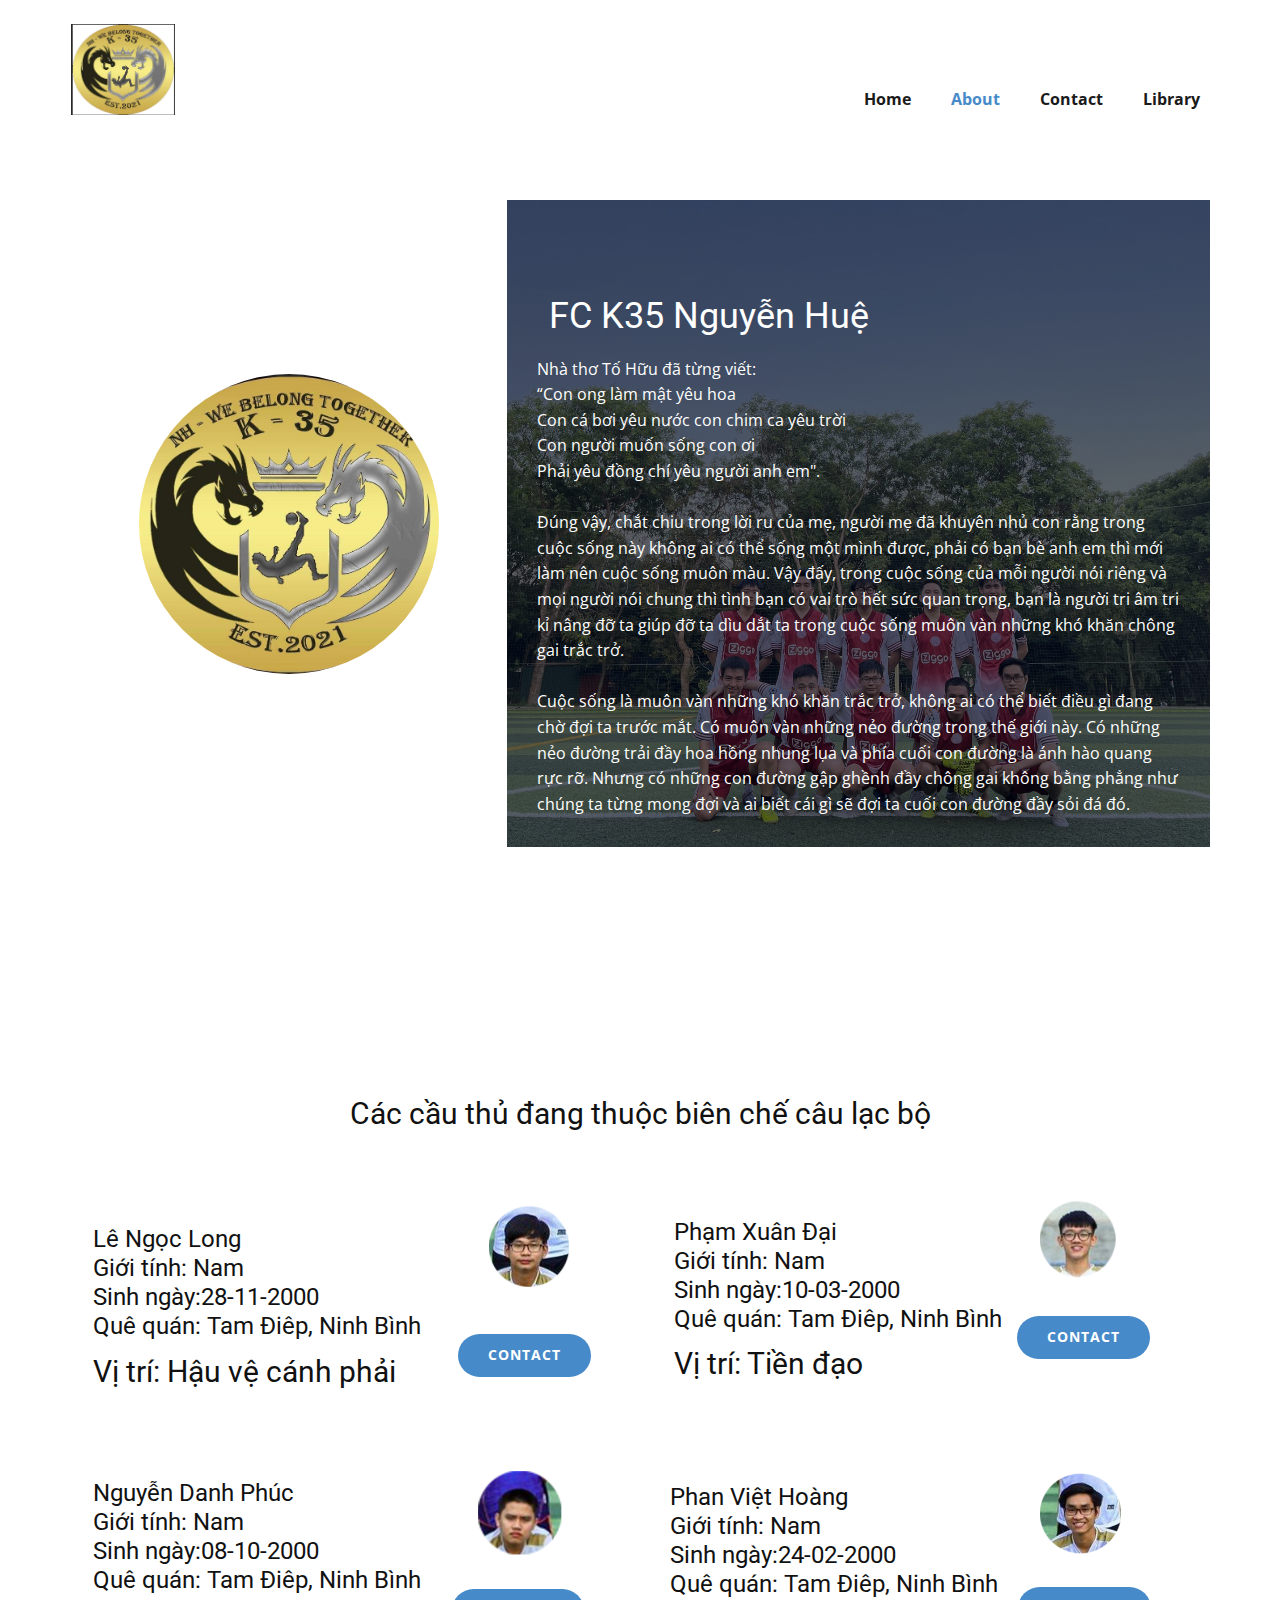
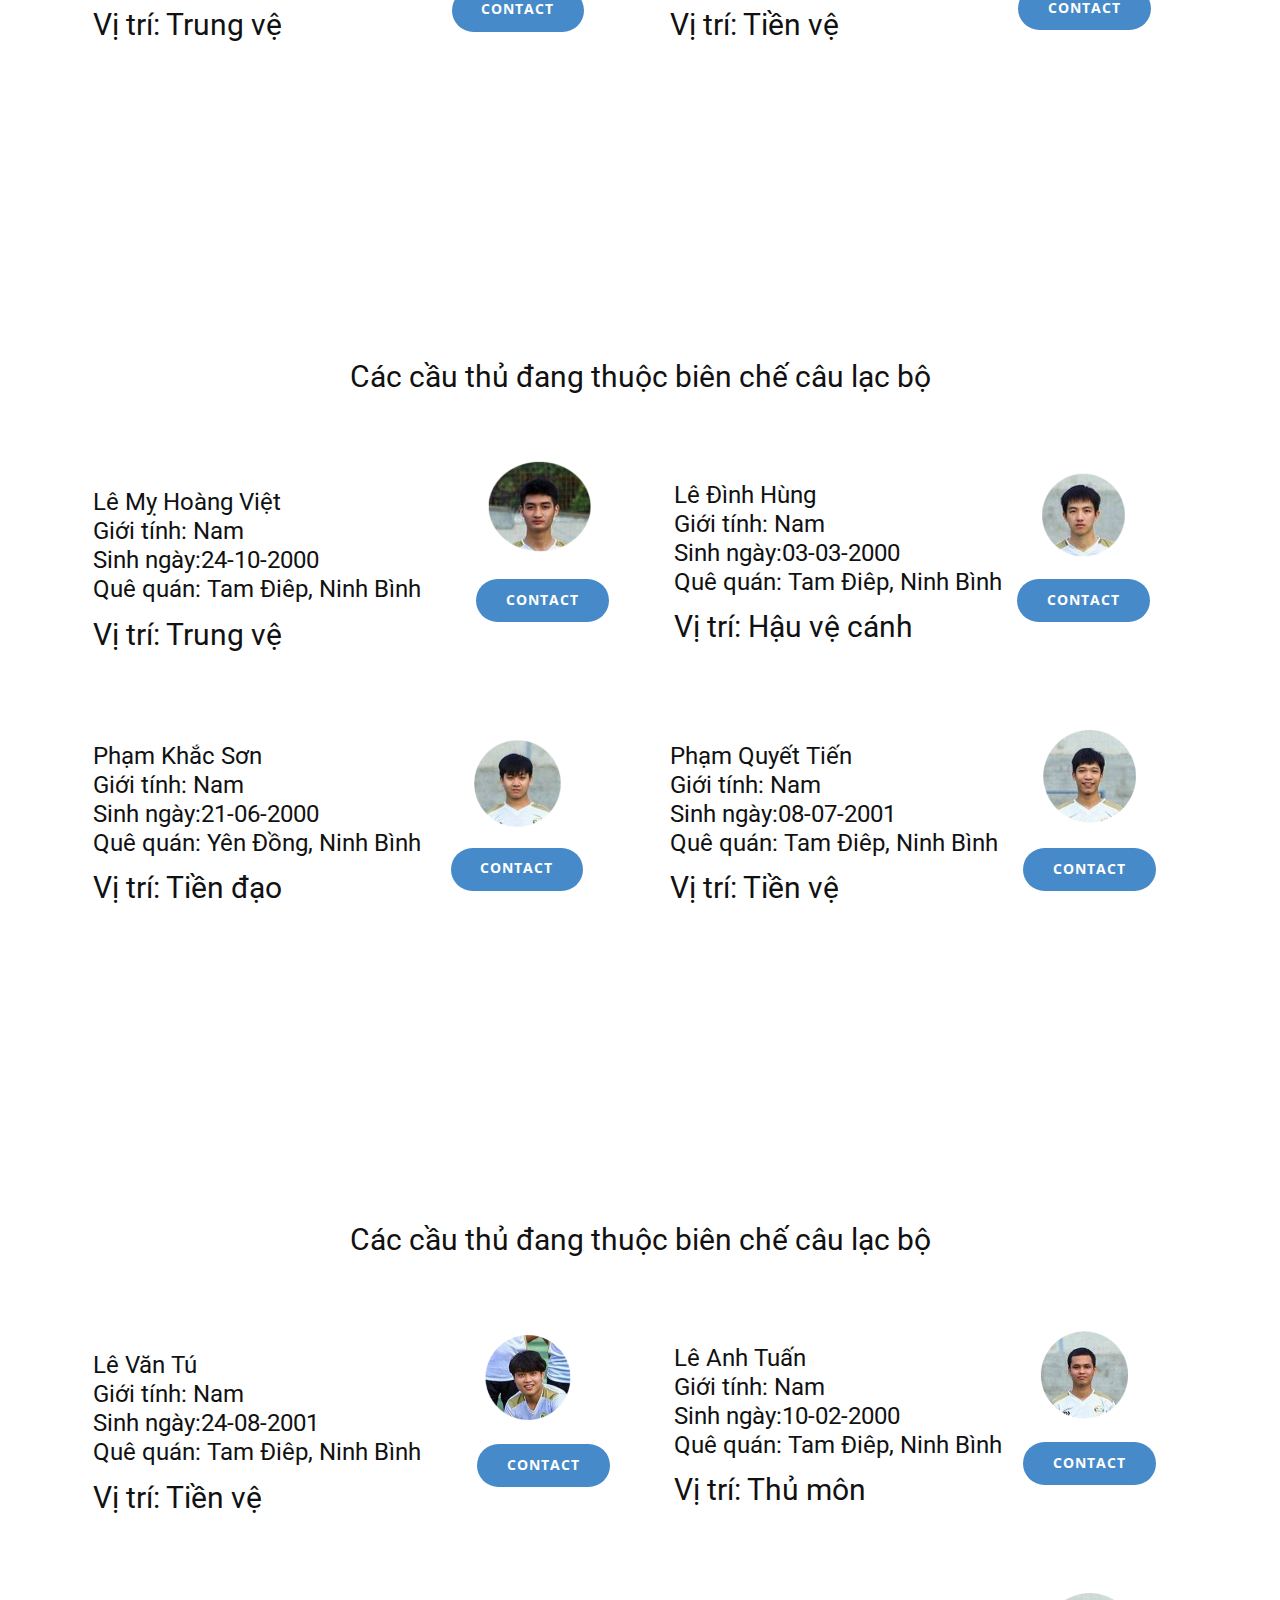
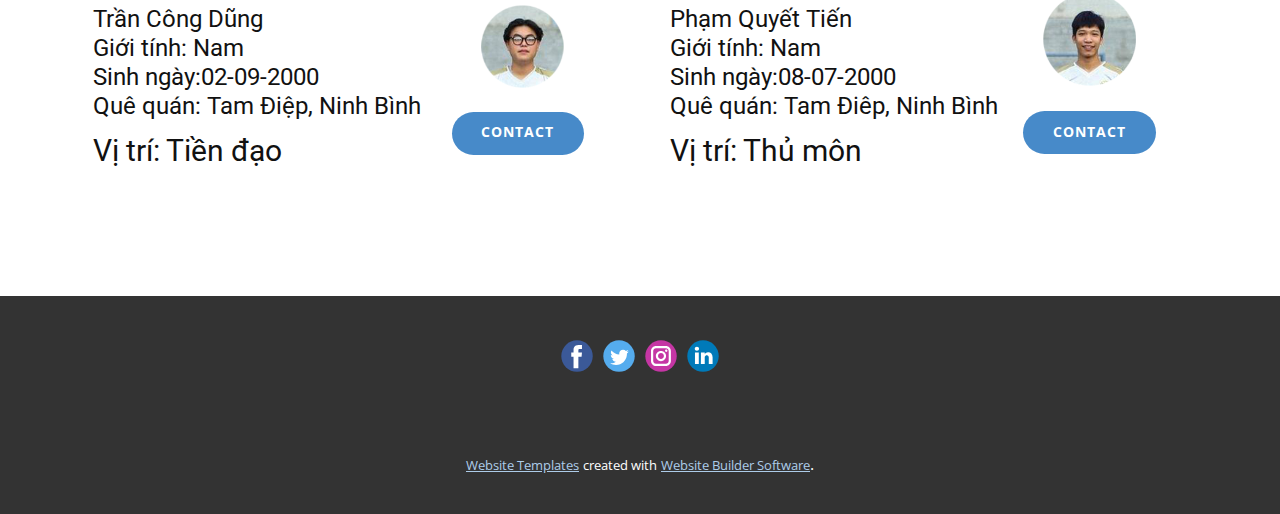
==== commit cd2546d0: "update9/11" ====
--- a/About.html
+++ b/About.html
@@ -23,7 +23,9 @@
 		"@type": "Organization",
 		"name": "",
 		"logo": "images/222099077_538416357403257_2252562885905898710_n.jpg.png",
-		"sameAs": []
+		"sameAs": [
+				"https://www.facebook.com/FC-K35-Nguy%E1%BB%85n-Hu%E1%BB%87-Football-Club-104762155286033/?modal=admin_todo_tour&notif_id=1631345261601393&notif_t=page_invite&ref=notif"
+		]
 }</script>
     <meta name="theme-color" content="#478ac9">
     <meta property="og:title" content="About">
@@ -46,6 +48,7 @@
             <ul class="u-nav u-spacing-20 u-unstyled u-nav-1"><li class="u-nav-item"><a class="u-border-active-palette-1-base u-border-hover-palette-1-light-1 u-button-style u-nav-link u-text-active-palette-1-base u-text-grey-90 u-text-hover-palette-2-base" href="Home.html" target="_blank" style="padding: 10px;">Home</a>
 </li><li class="u-nav-item"><a class="u-border-active-palette-1-base u-border-hover-palette-1-light-1 u-button-style u-nav-link u-text-active-palette-1-base u-text-grey-90 u-text-hover-palette-2-base" href="About.html" target="_blank" style="padding: 10px;">About</a>
 </li><li class="u-nav-item"><a class="u-border-active-palette-1-base u-border-hover-palette-1-light-1 u-button-style u-nav-link u-text-active-palette-1-base u-text-grey-90 u-text-hover-palette-2-base" href="https://www.facebook.com/FC-K35-Nguy%E1%BB%85n-Hu%E1%BB%87-Football-Club-104762155286033/?modal=admin_todo_tour&amp;notif_id=1631345261601393&amp;notif_t=page_invite&amp;ref=notif" target="_blank" style="padding: 10px;">Contact</a>
+</li><li class="u-nav-item"><a class="u-border-active-palette-1-base u-border-hover-palette-1-light-1 u-button-style u-nav-link u-text-active-palette-1-base u-text-grey-90 u-text-hover-palette-2-base" href="Library.html" target="_blank" style="padding: 10px;">Library</a>
 </li></ul>
           </div>
           <div class="u-custom-menu u-nav-container-collapse">
@@ -55,6 +58,7 @@
                 <ul class="u-align-center u-nav u-popupmenu-items u-unstyled u-nav-2"><li class="u-nav-item"><a class="u-button-style u-nav-link" href="Home.html" target="_blank" style="padding: 10px;">Home</a>
 </li><li class="u-nav-item"><a class="u-button-style u-nav-link" href="About.html" target="_blank" style="padding: 10px;">About</a>
 </li><li class="u-nav-item"><a class="u-button-style u-nav-link" href="https://www.facebook.com/FC-K35-Nguy%E1%BB%85n-Hu%E1%BB%87-Football-Club-104762155286033/?modal=admin_todo_tour&amp;notif_id=1631345261601393&amp;notif_t=page_invite&amp;ref=notif" target="_blank" style="padding: 10px;">Contact</a>
+</li><li class="u-nav-item"><a class="u-button-style u-nav-link" href="Library.html" target="_blank" style="padding: 10px;">Library</a>
 </li></ul>
               </div>
             </div>
@@ -117,7 +121,7 @@
                 <div class="u-layout-row">
                   <div class="u-container-style u-layout-cell u-size-30 u-layout-cell-3">
                     <div class="u-container-layout u-container-layout-3">
-                      <h4 class="u-align-left u-text u-text-default u-text-6">Nguyễn Danh Phúc<br>Giới tính: Nam<br>Sinh ngày:28-11-2000<br>Quê quán: Tam Điêp, Ninh Bình
+                      <h4 class="u-align-left u-text u-text-default u-text-6">Nguyễn Danh Phúc<br>Giới tính: Nam<br>Sinh ngày:08-10-2000<br>Quê quán: Tam Điêp, Ninh Bình
                       </h4><span class="u-file-icon u-icon u-icon-circle u-text-palette-1-base u-icon-3"><img src="images/NguyenDanhPhuc.png.jpg" alt=""></span>
                       <a href="https://www.facebook.com/ph08102000" class="u-border-none u-btn u-btn-round u-button-style u-hover-palette-2-light-1 u-radius-50 u-btn-3">Contact</a>
                       <h3 class="u-align-left u-text u-text-default u-text-7">Vị trí: Trung vệ</h3>
@@ -180,7 +184,7 @@
                       <h4 class="u-align-left u-text u-text-default u-text-8">Phạm Quyết Tiến<br>Giới tính: Nam<br>Sinh ngày:08-07-2001<br>Quê quán: Tam Điêp, Ninh Bình
                       </h4><span class="u-file-icon u-icon u-icon-circle u-text-palette-1-base u-icon-4"><img src="images/PhamQuyetTien.png" alt=""></span>
                       <a href="https://www.facebook.com/profile.php?id=100015126012844" class="u-border-none u-btn u-btn-round u-button-style u-hover-palette-2-light-1 u-radius-50 u-btn-4" target="_blank">Contact</a>
-                      <h3 class="u-align-left u-text u-text-default u-text-9">Vị trí: Thủ môn</h3>
+                      <h3 class="u-align-left u-text u-text-default u-text-9">Vị trí: Tiền vệ</h3>
                     </div>
                   </div>
                 </div>
@@ -221,9 +225,9 @@
                 <div class="u-layout-row">
                   <div class="u-container-style u-layout-cell u-size-30 u-layout-cell-3">
                     <div class="u-container-layout u-container-layout-3">
-                      <h4 class="u-align-left u-text u-text-default u-text-6">Phạm Khắc Sơn<br>Giới tính: Nam<br>Sinh ngày:21-06-2000<br>Quê quán: Yên Đồng, Ninh Bình
-                      </h4><span class="u-file-icon u-icon u-icon-circle u-text-palette-1-base u-icon-3"><img src="images/PhamKhacSon.png" alt=""></span>
-                      <a href="https://nicepage.com/k/hacker-website-templates" class="u-border-none u-btn u-btn-round u-button-style u-hover-palette-2-light-1 u-radius-50 u-btn-3">Contact</a>
+                      <h4 class="u-align-left u-text u-text-default u-text-6">Trần Công Dũng<br>Giới tính: Nam<br>Sinh ngày:02-09-2000<br>Quê quán: Tam Điệp, Ninh Bình
+                      </h4><span class="u-file-icon u-icon u-icon-circle u-text-palette-1-base u-icon-3"><img src="images/TranCongDung.png" alt=""></span>
+                      <a href="https://www.facebook.com/profile.php?id=100071025878879" class="u-border-none u-btn u-btn-round u-button-style u-hover-palette-2-light-1 u-radius-50 u-btn-3" target="_blank">Contact</a>
                       <h3 class="u-align-left u-text u-text-default u-text-7">Vị trí: Tiền đạo</h3>
                     </div>
                   </div>
@@ -246,7 +250,7 @@
     
     <footer class="u-clearfix u-footer u-grey-80" id="sec-141f"><div class="u-clearfix u-sheet u-sheet-1">
         <div class="u-align-left u-social-icons u-spacing-10 u-social-icons-1">
-          <a class="u-social-url" title="facebook" target="_blank" href=""><span class="u-icon u-social-facebook u-social-icon u-icon-1"><svg class="u-svg-link" preserveAspectRatio="xMidYMin slice" viewBox="0 0 112 112" style=""><use xmlns:xlink="http://www.w3.org/1999/xlink" xlink:href="#svg-bb06"></use></svg><svg class="u-svg-content" viewBox="0 0 112 112" x="0" y="0" id="svg-bb06"><circle fill="currentColor" cx="56.1" cy="56.1" r="55"></circle><path fill="#FFFFFF" d="M73.5,31.6h-9.1c-1.4,0-3.6,0.8-3.6,3.9v8.5h12.6L72,58.3H60.8v40.8H43.9V58.3h-8V43.9h8v-9.2
+          <a class="u-social-url" title="facebook" target="_blank" href="https://www.facebook.com/FC-K35-Nguy%E1%BB%85n-Hu%E1%BB%87-Football-Club-104762155286033/?modal=admin_todo_tour&amp;notif_id=1631345261601393&amp;notif_t=page_invite&amp;ref=notif"><span class="u-icon u-social-facebook u-social-icon u-icon-1"><svg class="u-svg-link" preserveAspectRatio="xMidYMin slice" viewBox="0 0 112 112" style=""><use xmlns:xlink="http://www.w3.org/1999/xlink" xlink:href="#svg-bb06"></use></svg><svg class="u-svg-content" viewBox="0 0 112 112" x="0" y="0" id="svg-bb06"><circle fill="currentColor" cx="56.1" cy="56.1" r="55"></circle><path fill="#FFFFFF" d="M73.5,31.6h-9.1c-1.4,0-3.6,0.8-3.6,3.9v8.5h12.6L72,58.3H60.8v40.8H43.9V58.3h-8V43.9h8v-9.2
             c0-6.7,3.1-17,17-17h12.5v13.9H73.5z"></path></svg></span>
           </a>
           <a class="u-social-url" title="twitter" target="_blank" href=""><span class="u-icon u-social-icon u-social-twitter u-icon-2"><svg class="u-svg-link" preserveAspectRatio="xMidYMin slice" viewBox="0 0 112 112" style=""><use xmlns:xlink="http://www.w3.org/1999/xlink" xlink:href="#svg-c591"></use></svg><svg class="u-svg-content" viewBox="0 0 112 112" x="0" y="0" id="svg-c591"><circle fill="currentColor" class="st0" cx="56.1" cy="56.1" r="55"></circle><path fill="#FFFFFF" d="M83.8,47.3c0,0.6,0,1.2,0,1.7c0,17.7-13.5,38.2-38.2,38.2C38,87.2,31,85,25,81.2c1,0.1,2.1,0.2,3.2,0.2
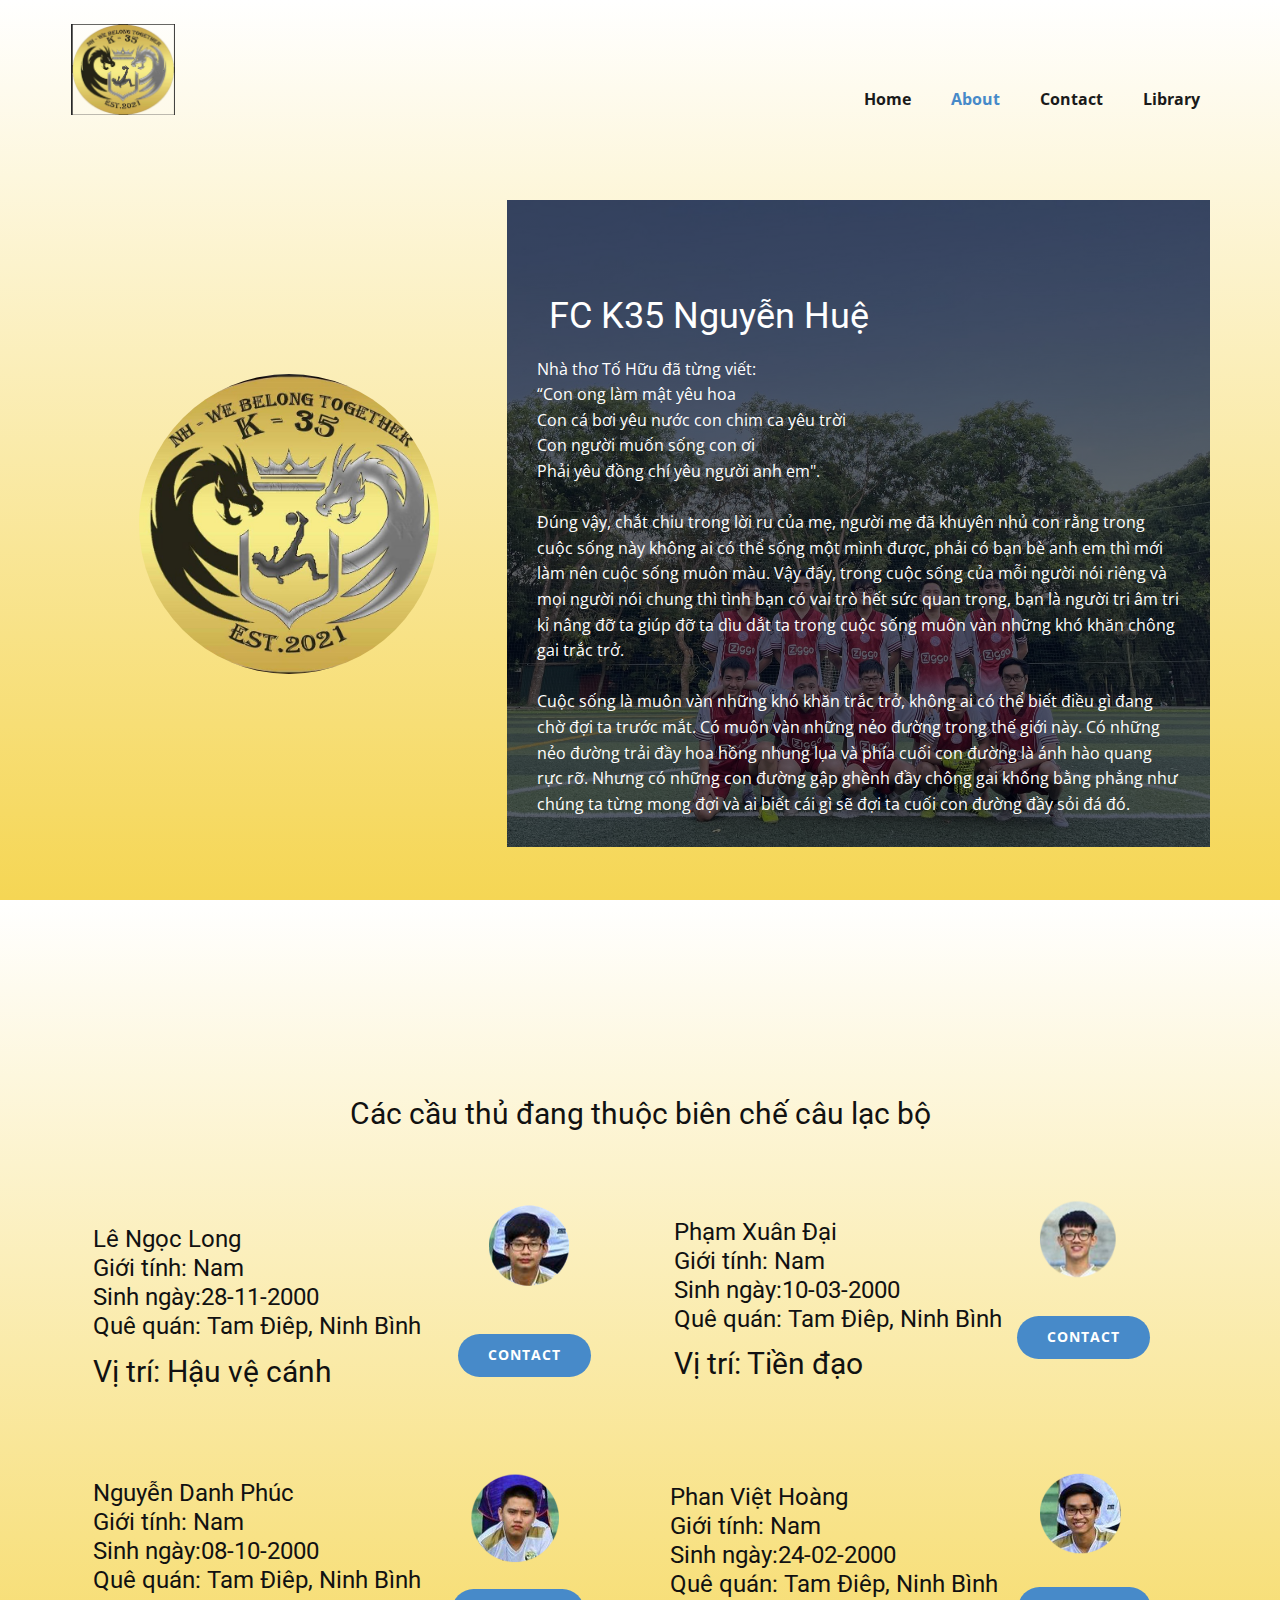
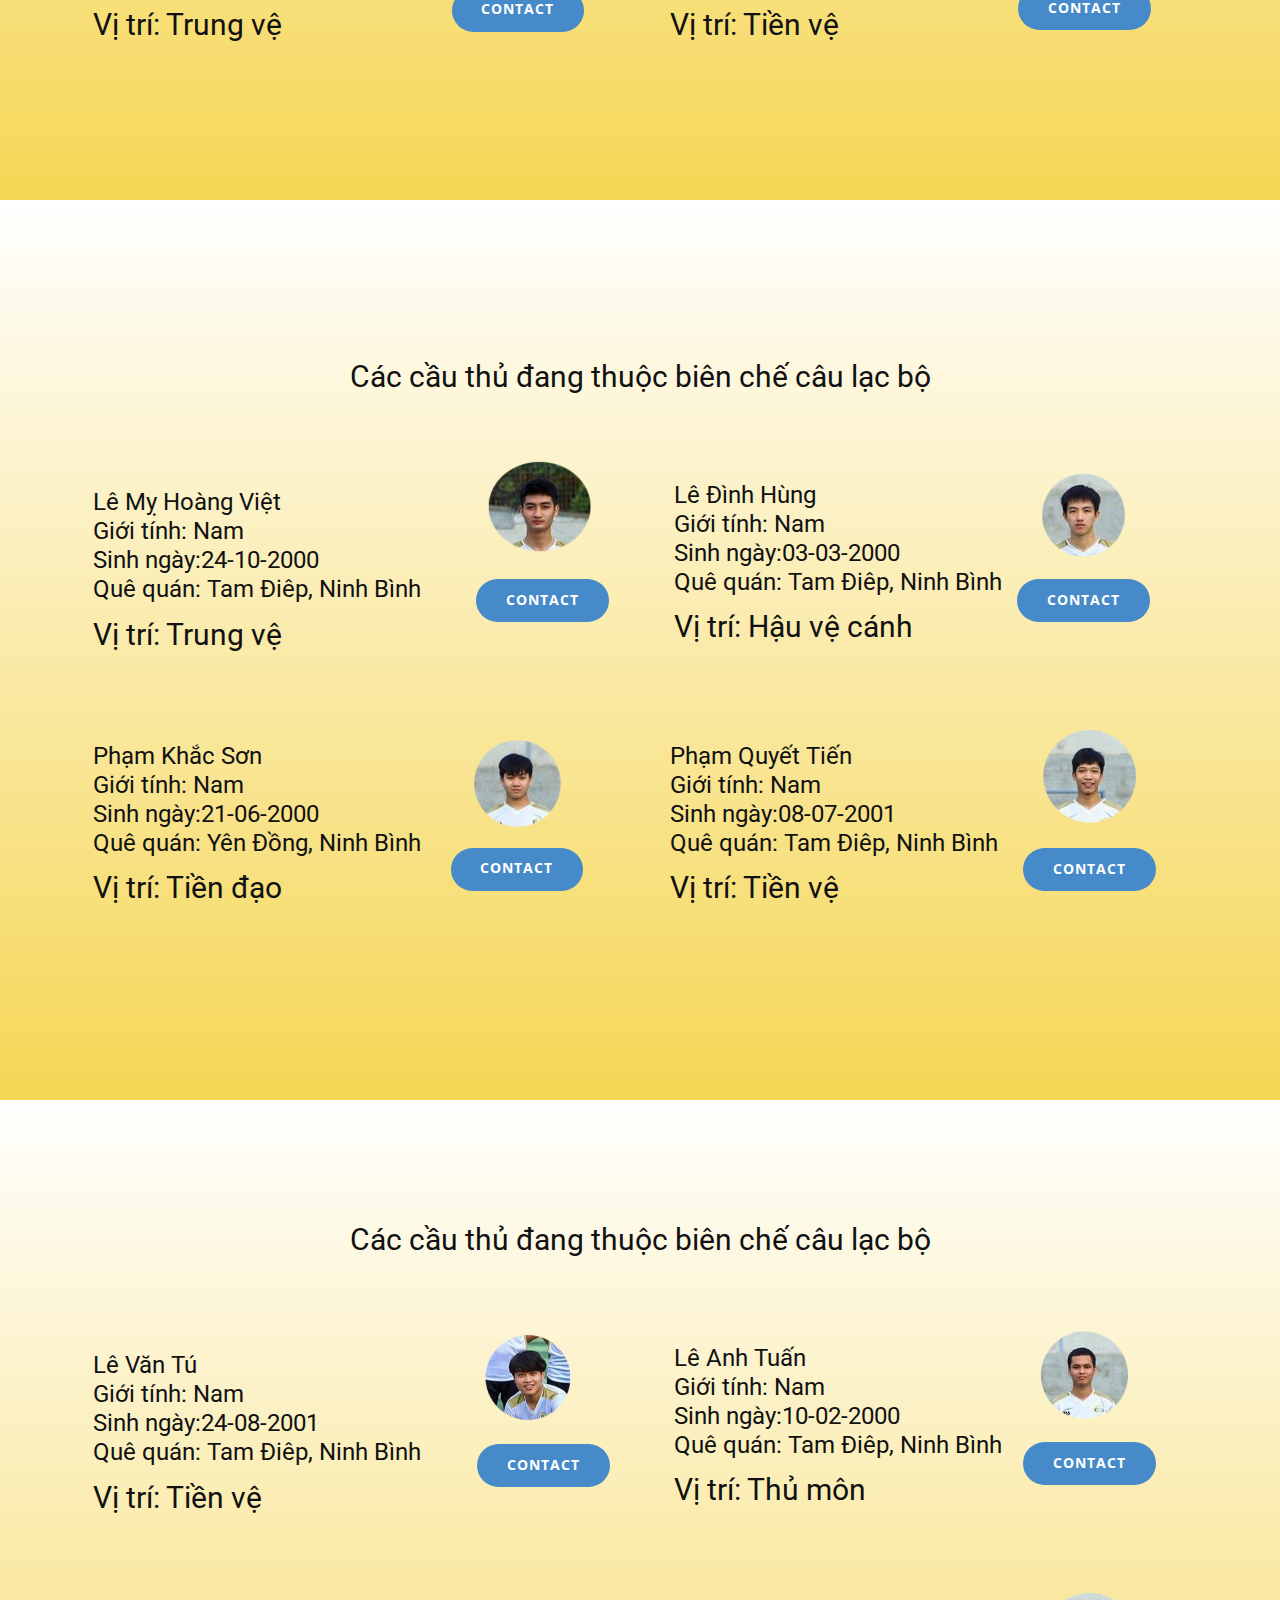
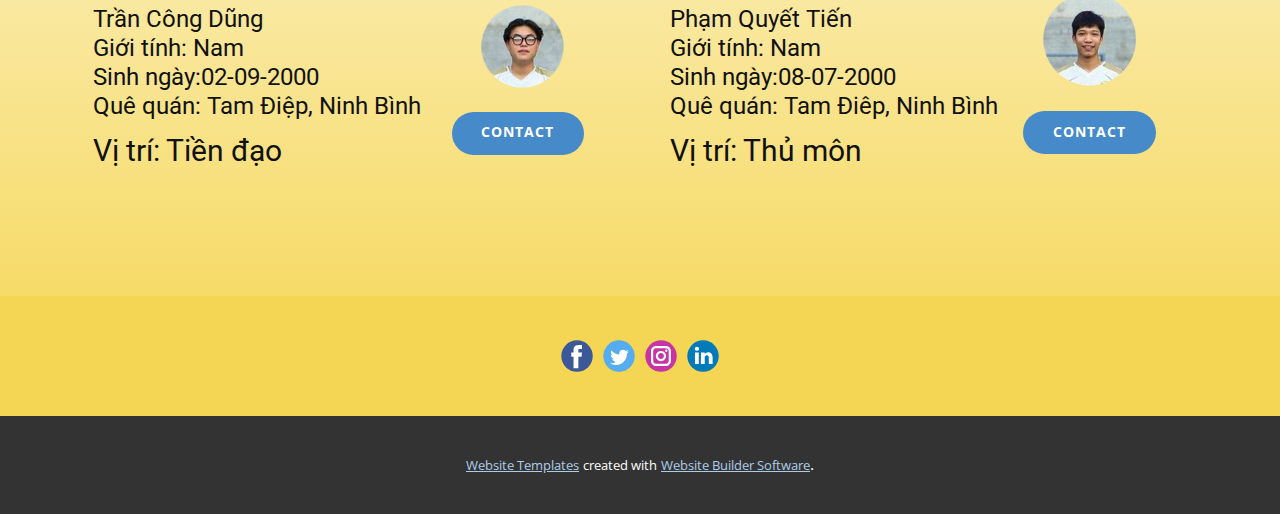
==== commit 875ad942: "update" ====
--- a/About.html
+++ b/About.html
@@ -31,7 +31,7 @@
     <meta property="og:title" content="About">
     <meta property="og:type" content="website">
   </head>
-  <body class="u-body"><header class="u-clearfix u-header u-header" id="sec-f545"><div class="u-clearfix u-sheet u-sheet-1">
+  <body class="u-body u-gradient" style="background-image: linear-gradient(white, #f5d654);"><header class="u-clearfix u-header u-header" id="sec-f545"><div class="u-clearfix u-sheet u-sheet-1">
         <a href="https://nicepage.com" class="u-image u-logo u-image-1" data-image-width="847" data-image-height="741">
           <img src="images/222099077_538416357403257_2252562885905898710_n.jpg.png" class="u-logo-image u-logo-image-1">
         </a>
@@ -103,8 +103,8 @@
                     <div class="u-container-layout u-container-layout-1">
                       <h4 class="u-align-left u-text u-text-default u-text-2">Lê Ngọc Long<br>Giới tính: Nam<br>Sinh ngày:28-11-2000<br>Quê quán: Tam Điêp, Ninh Bình
                       </h4>
-                      <a href="https://nicepage.com/k/hacker-website-templates" class="u-align-right u-border-none u-btn u-btn-round u-button-style u-hover-palette-2-light-1 u-radius-50 u-btn-1">Contact</a><span class="u-align-right u-file-icon u-icon u-icon-circle u-text-palette-1-base u-icon-1"><img src="images/LeNgocLong.png.jpg" alt=""></span>
-                      <h3 class="u-align-left u-text u-text-default u-text-3">Vị trí: Hậu vệ cánh phải</h3>
+                      <a href="https://nicepage.com/k/hacker-website-templates" class="u-align-right u-border-none u-btn u-btn-round u-button-style u-hover-palette-2-light-1 u-radius-50 u-btn-1">Contact</a><span class="u-align-right u-file-icon u-icon u-icon-circle u-text-palette-1-base u-icon-1"><img src="images/LeNgocLong.png.jpg.png" alt=""></span>
+                      <h3 class="u-align-left u-text u-text-default u-text-3">Vị trí: Hậu vệ cánh</h3>
                     </div>
                   </div>
                   <div class="u-container-style u-layout-cell u-size-30 u-layout-cell-2">
@@ -122,7 +122,7 @@
                   <div class="u-container-style u-layout-cell u-size-30 u-layout-cell-3">
                     <div class="u-container-layout u-container-layout-3">
                       <h4 class="u-align-left u-text u-text-default u-text-6">Nguyễn Danh Phúc<br>Giới tính: Nam<br>Sinh ngày:08-10-2000<br>Quê quán: Tam Điêp, Ninh Bình
-                      </h4><span class="u-file-icon u-icon u-icon-circle u-text-palette-1-base u-icon-3"><img src="images/NguyenDanhPhuc.png.jpg" alt=""></span>
+                      </h4><span class="u-file-icon u-icon u-icon-circle u-text-palette-1-base u-icon-3"><img src="images/NguyenDanhPhuc.png.jpg.png" alt=""></span>
                       <a href="https://www.facebook.com/ph08102000" class="u-border-none u-btn u-btn-round u-button-style u-hover-palette-2-light-1 u-radius-50 u-btn-3">Contact</a>
                       <h3 class="u-align-left u-text u-text-default u-text-7">Vị trí: Trung vệ</h3>
                     </div>
@@ -248,7 +248,7 @@
     </section>
     
     
-    <footer class="u-clearfix u-footer u-grey-80" id="sec-141f"><div class="u-clearfix u-sheet u-sheet-1">
+    <footer class="u-clearfix u-footer u-palette-3-light-1" id="sec-141f"><div class="u-clearfix u-sheet u-sheet-1">
         <div class="u-align-left u-social-icons u-spacing-10 u-social-icons-1">
           <a class="u-social-url" title="facebook" target="_blank" href="https://www.facebook.com/FC-K35-Nguy%E1%BB%85n-Hu%E1%BB%87-Football-Club-104762155286033/?modal=admin_todo_tour&amp;notif_id=1631345261601393&amp;notif_t=page_invite&amp;ref=notif"><span class="u-icon u-social-facebook u-social-icon u-icon-1"><svg class="u-svg-link" preserveAspectRatio="xMidYMin slice" viewBox="0 0 112 112" style=""><use xmlns:xlink="http://www.w3.org/1999/xlink" xlink:href="#svg-bb06"></use></svg><svg class="u-svg-content" viewBox="0 0 112 112" x="0" y="0" id="svg-bb06"><circle fill="currentColor" cx="56.1" cy="56.1" r="55"></circle><path fill="#FFFFFF" d="M73.5,31.6h-9.1c-1.4,0-3.6,0.8-3.6,3.9v8.5h12.6L72,58.3H60.8v40.8H43.9V58.3h-8V43.9h8v-9.2
             c0-6.7,3.1-17,17-17h12.5v13.9H73.5z"></path></svg></span>
--- a/About.css
+++ b/About.css
@@ -135,11 +135,11 @@
 .u-section-2 .u-icon-1 {
   width: 222px;
   height: 139px;
-  margin: -195px 0 0 auto;
+  margin: -196px 0 0 auto;
 }
 
 .u-section-2 .u-text-3 {
-  margin: 33px auto 0 23px;
+  margin: 34px auto 0 23px;
 }
 
 .u-section-2 .u-layout-cell-2 {
@@ -188,7 +188,7 @@
 .u-section-2 .u-icon-3 {
   width: 203px;
   height: 127px;
-  margin: -147px 0 0 auto;
+  margin: -146px 0 0 auto;
 }
 
 .u-section-2 .u-btn-3 {
@@ -197,7 +197,7 @@
   letter-spacing: 1px;
   font-weight: 700;
   text-transform: uppercase;
-  margin: 15px 34px 0 auto;
+  margin: 14px 34px 0 auto;
   padding: 9px 30px 11px 29px;
 }
 
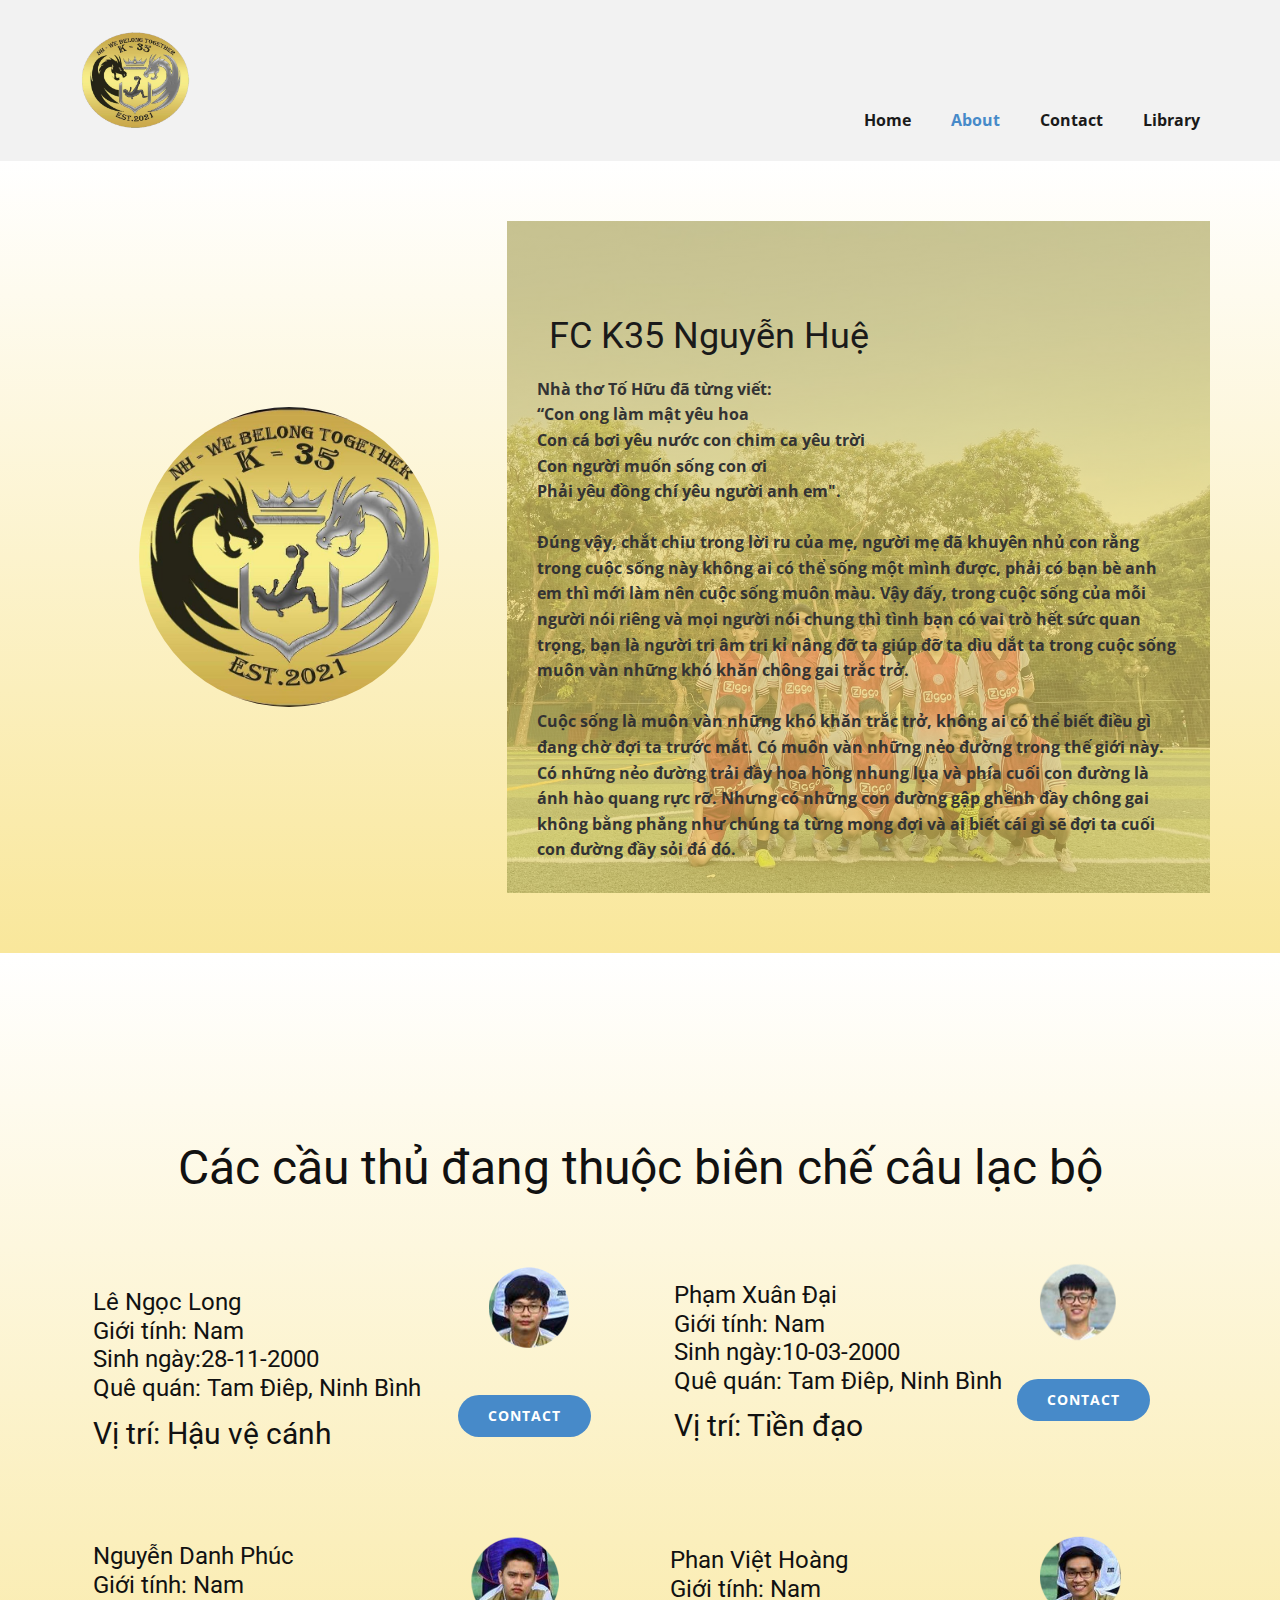
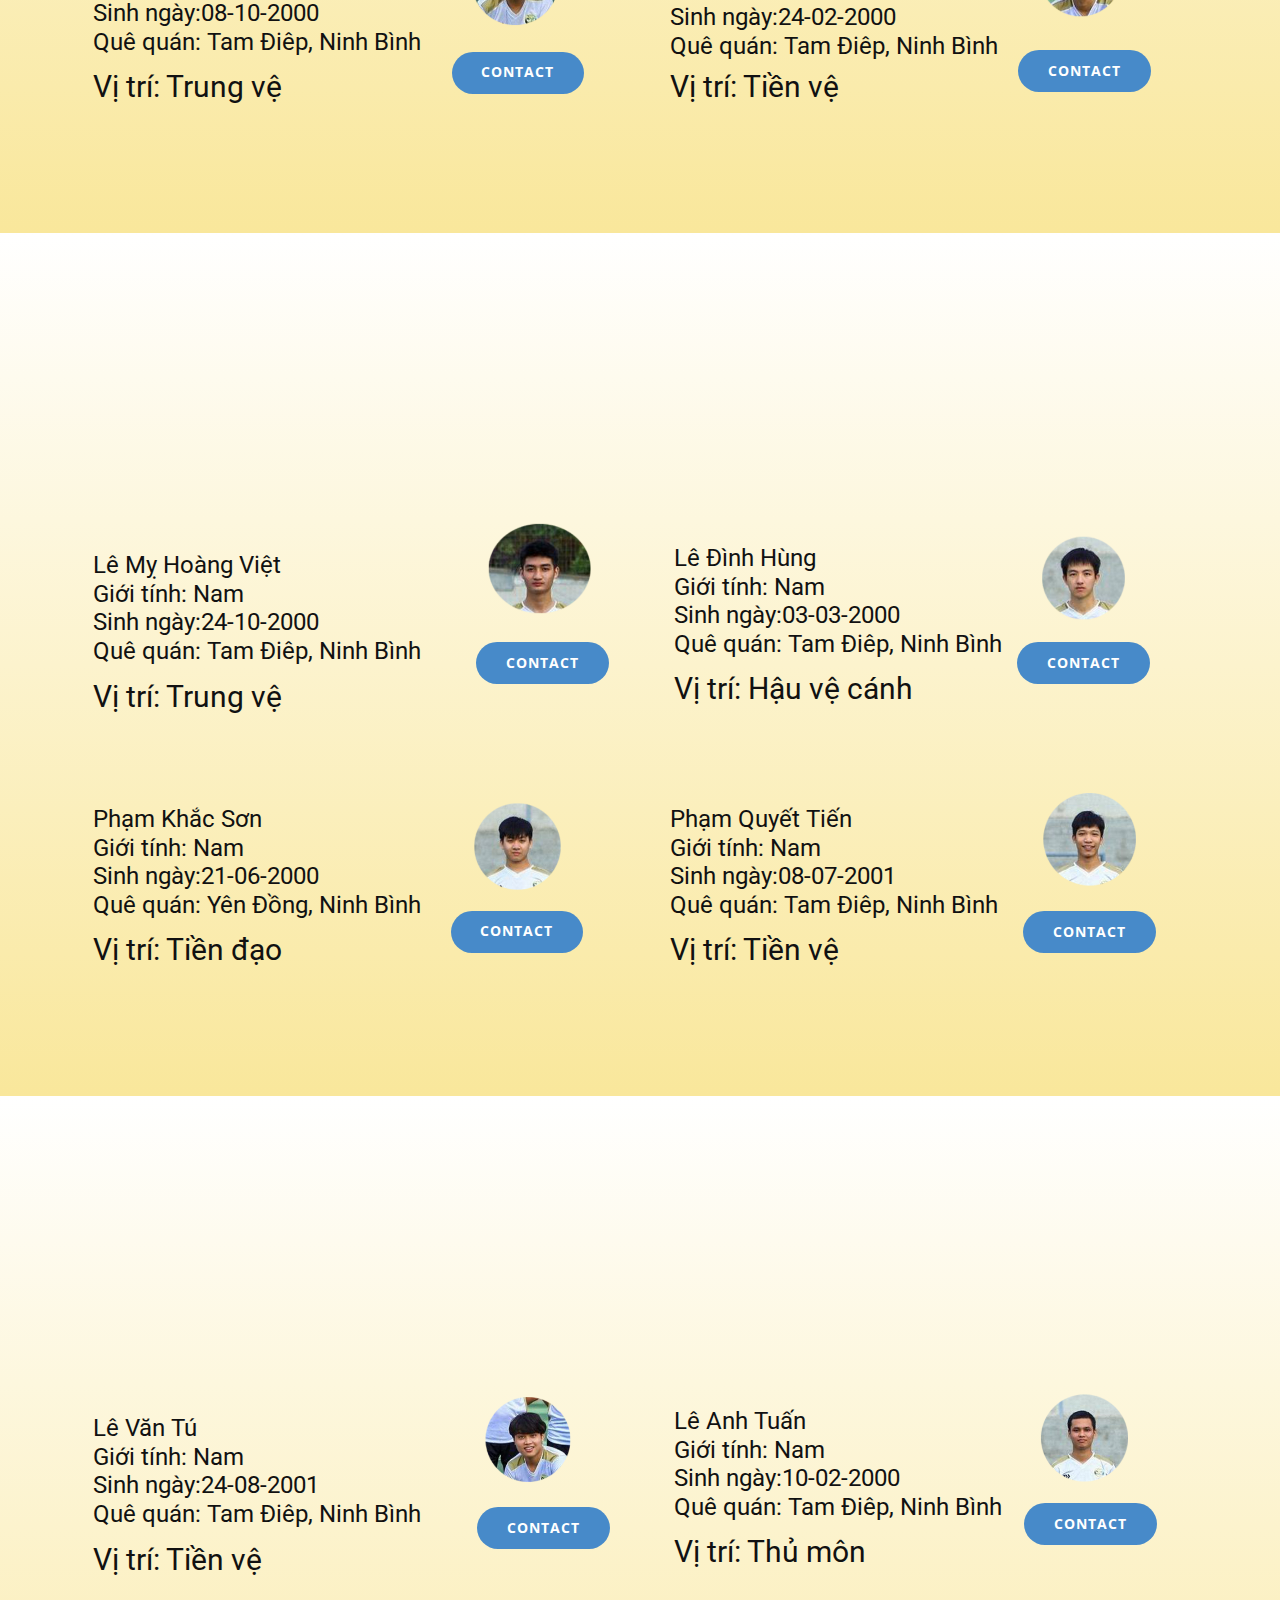
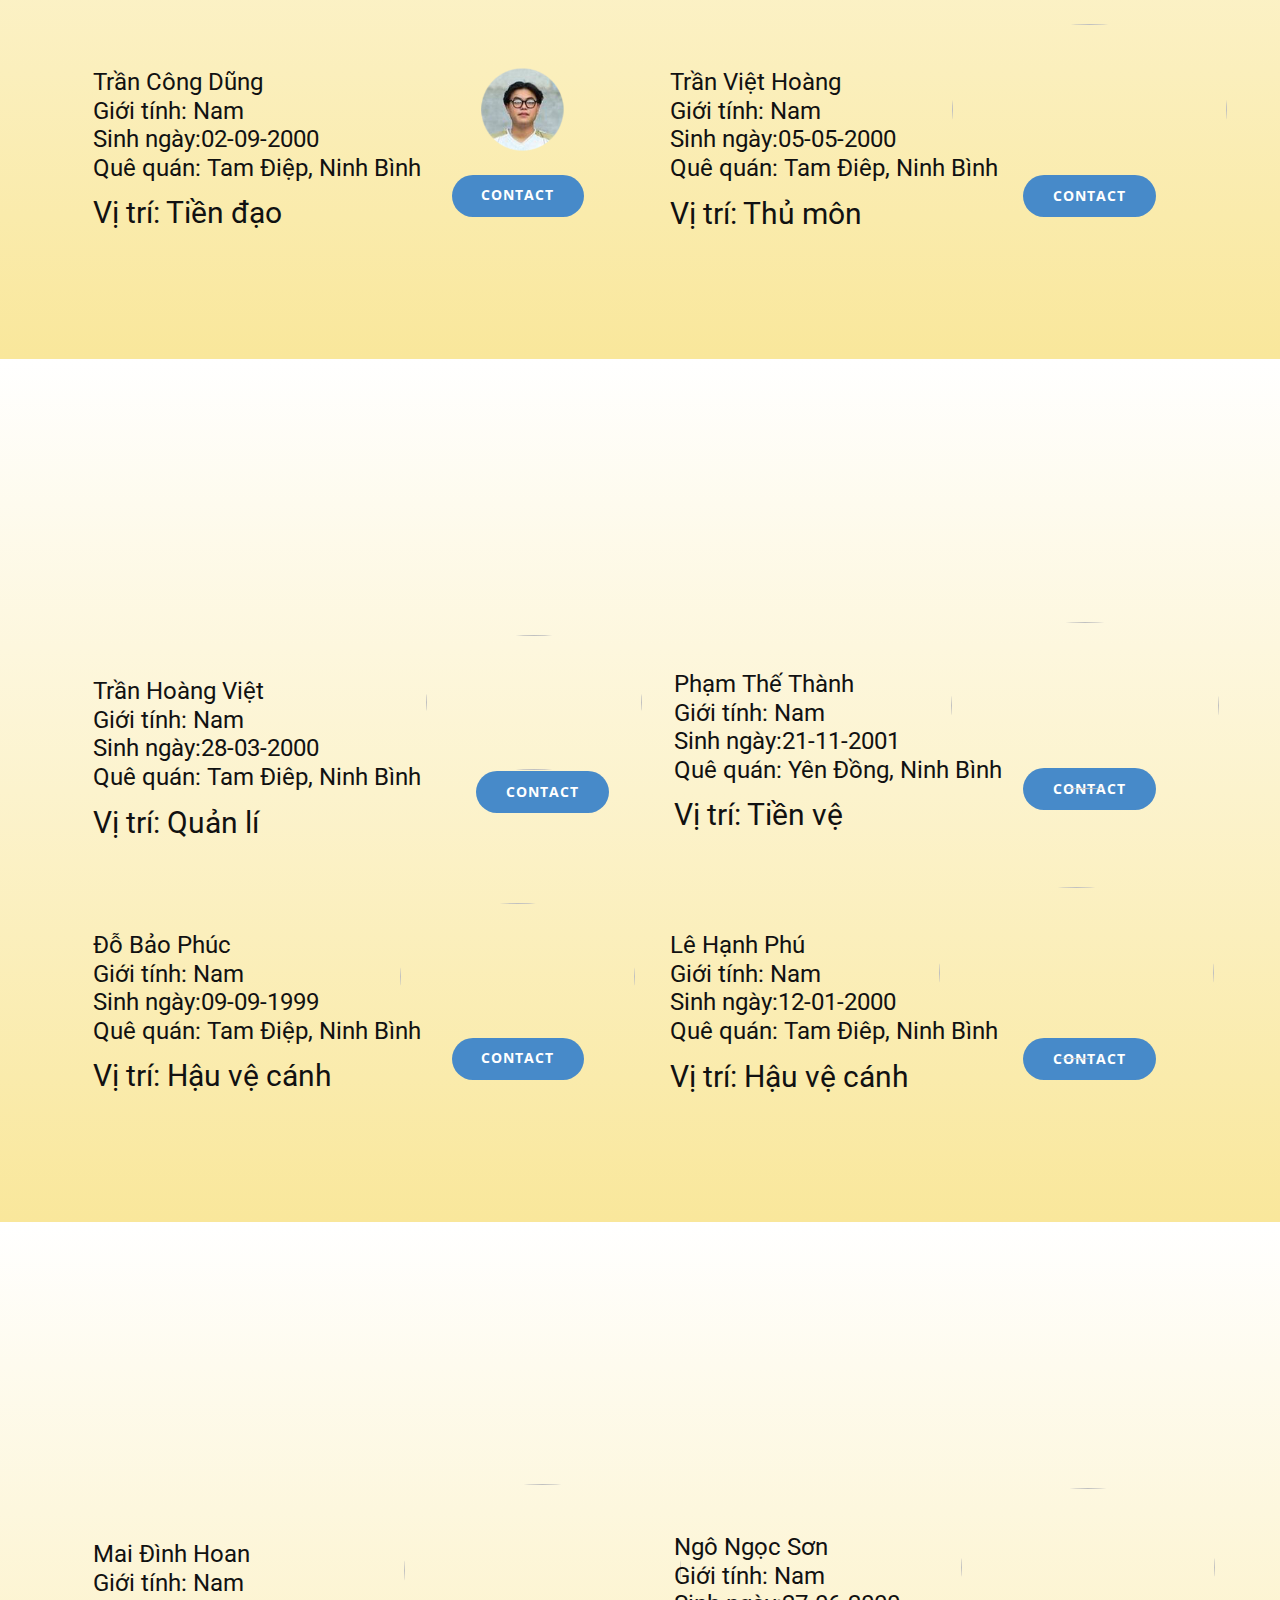
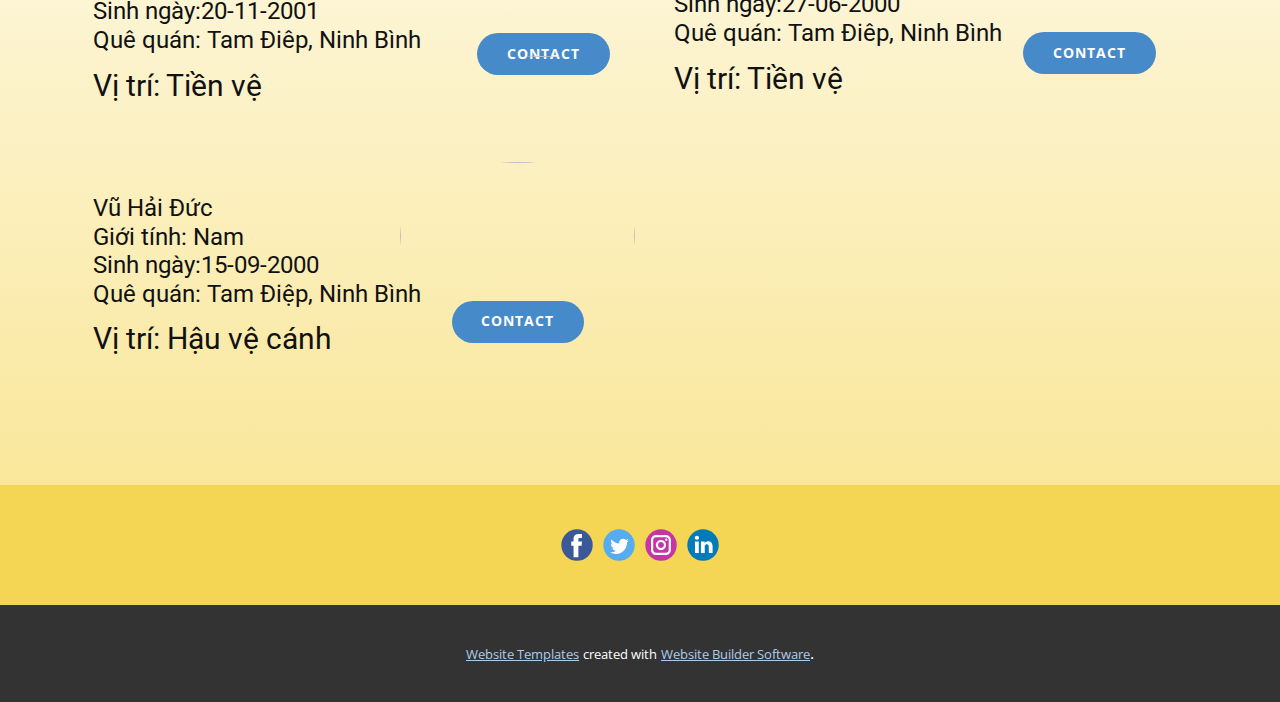
==== commit d3c5d0d2: "update" ====
--- a/About.html
+++ b/About.html
@@ -18,22 +18,25 @@
     
     
     
+    
+    
     <script type="application/ld+json">{
 		"@context": "http://schema.org",
 		"@type": "Organization",
-		"name": "",
-		"logo": "images/222099077_538416357403257_2252562885905898710_n.jpg.png",
+		"name": "Site",
+		"logo": "images/222099077_538416357403257_2252562885905898710_n.jpg1.png",
 		"sameAs": [
 				"https://www.facebook.com/FC-K35-Nguy%E1%BB%85n-Hu%E1%BB%87-Football-Club-104762155286033/?modal=admin_todo_tour&notif_id=1631345261601393&notif_t=page_invite&ref=notif"
 		]
 }</script>
     <meta name="theme-color" content="#478ac9">
     <meta property="og:title" content="About">
+    <meta property="og:description" content="">
     <meta property="og:type" content="website">
   </head>
-  <body class="u-body u-gradient" style="background-image: linear-gradient(white, #f5d654);"><header class="u-clearfix u-header u-header" id="sec-f545"><div class="u-clearfix u-sheet u-sheet-1">
-        <a href="https://nicepage.com" class="u-image u-logo u-image-1" data-image-width="847" data-image-height="741">
-          <img src="images/222099077_538416357403257_2252562885905898710_n.jpg.png" class="u-logo-image u-logo-image-1">
+  <body class="u-body u-gradient" style="background-image: linear-gradient(white, #f5d654);"><header class="u-clearfix u-grey-5 u-header u-header" id="sec-f545"><div class="u-clearfix u-sheet u-sheet-1">
+        <a href="Home.html" data-page-id="182517666" class="u-image u-image-round u-logo u-radius-50 u-image-1" data-image-width="847" data-image-height="741" title="Home">
+          <img src="images/222099077_538416357403257_2252562885905898710_n.jpg1.png" class="u-logo-image u-logo-image-1">
         </a>
         <nav class="u-menu u-menu-dropdown u-offcanvas u-menu-1" data-position="">
           <div class="menu-collapse" style="font-size: 1rem; letter-spacing: 0px; font-weight: 700;">
@@ -45,20 +48,20 @@
             </a>
           </div>
           <div class="u-custom-menu u-nav-container">
-            <ul class="u-nav u-spacing-20 u-unstyled u-nav-1"><li class="u-nav-item"><a class="u-border-active-palette-1-base u-border-hover-palette-1-light-1 u-button-style u-nav-link u-text-active-palette-1-base u-text-grey-90 u-text-hover-palette-2-base" href="Home.html" target="_blank" style="padding: 10px;">Home</a>
-</li><li class="u-nav-item"><a class="u-border-active-palette-1-base u-border-hover-palette-1-light-1 u-button-style u-nav-link u-text-active-palette-1-base u-text-grey-90 u-text-hover-palette-2-base" href="About.html" target="_blank" style="padding: 10px;">About</a>
-</li><li class="u-nav-item"><a class="u-border-active-palette-1-base u-border-hover-palette-1-light-1 u-button-style u-nav-link u-text-active-palette-1-base u-text-grey-90 u-text-hover-palette-2-base" href="https://www.facebook.com/FC-K35-Nguy%E1%BB%85n-Hu%E1%BB%87-Football-Club-104762155286033/?modal=admin_todo_tour&amp;notif_id=1631345261601393&amp;notif_t=page_invite&amp;ref=notif" target="_blank" style="padding: 10px;">Contact</a>
-</li><li class="u-nav-item"><a class="u-border-active-palette-1-base u-border-hover-palette-1-light-1 u-button-style u-nav-link u-text-active-palette-1-base u-text-grey-90 u-text-hover-palette-2-base" href="Library.html" target="_blank" style="padding: 10px;">Library</a>
+            <ul class="u-nav u-spacing-20 u-unstyled u-nav-1"><li class="u-nav-item"><a class="u-border-active-palette-1-base u-border-hover-palette-1-light-1 u-button-style u-nav-link u-text-active-palette-1-base u-text-grey-90 u-text-hover-palette-2-base" href="Home.html" style="padding: 10px;">Home</a>
+</li><li class="u-nav-item"><a class="u-border-active-palette-1-base u-border-hover-palette-1-light-1 u-button-style u-nav-link u-text-active-palette-1-base u-text-grey-90 u-text-hover-palette-2-base" href="About.html" style="padding: 10px;">About</a>
+</li><li class="u-nav-item"><a class="u-border-active-palette-1-base u-border-hover-palette-1-light-1 u-button-style u-nav-link u-text-active-palette-1-base u-text-grey-90 u-text-hover-palette-2-base" href="https://www.facebook.com/FC-K35-Nguy%E1%BB%85n-Hu%E1%BB%87-Football-Club-104762155286033/?modal=admin_todo_tour&amp;notif_id=1631345261601393&amp;notif_t=page_invite&amp;ref=notif" style="padding: 10px;">Contact</a>
+</li><li class="u-nav-item"><a class="u-border-active-palette-1-base u-border-hover-palette-1-light-1 u-button-style u-nav-link u-text-active-palette-1-base u-text-grey-90 u-text-hover-palette-2-base" href="Library.html" style="padding: 10px;">Library</a>
 </li></ul>
           </div>
           <div class="u-custom-menu u-nav-container-collapse">
             <div class="u-black u-container-style u-inner-container-layout u-opacity u-opacity-95 u-sidenav">
               <div class="u-sidenav-overflow">
                 <div class="u-menu-close"></div>
-                <ul class="u-align-center u-nav u-popupmenu-items u-unstyled u-nav-2"><li class="u-nav-item"><a class="u-button-style u-nav-link" href="Home.html" target="_blank" style="padding: 10px;">Home</a>
-</li><li class="u-nav-item"><a class="u-button-style u-nav-link" href="About.html" target="_blank" style="padding: 10px;">About</a>
-</li><li class="u-nav-item"><a class="u-button-style u-nav-link" href="https://www.facebook.com/FC-K35-Nguy%E1%BB%85n-Hu%E1%BB%87-Football-Club-104762155286033/?modal=admin_todo_tour&amp;notif_id=1631345261601393&amp;notif_t=page_invite&amp;ref=notif" target="_blank" style="padding: 10px;">Contact</a>
-</li><li class="u-nav-item"><a class="u-button-style u-nav-link" href="Library.html" target="_blank" style="padding: 10px;">Library</a>
+                <ul class="u-align-center u-nav u-popupmenu-items u-unstyled u-nav-2"><li class="u-nav-item"><a class="u-button-style u-nav-link" href="Home.html" style="padding: 10px;">Home</a>
+</li><li class="u-nav-item"><a class="u-button-style u-nav-link" href="About.html" style="padding: 10px;">About</a>
+</li><li class="u-nav-item"><a class="u-button-style u-nav-link" href="https://www.facebook.com/FC-K35-Nguy%E1%BB%85n-Hu%E1%BB%87-Football-Club-104762155286033/?modal=admin_todo_tour&amp;notif_id=1631345261601393&amp;notif_t=page_invite&amp;ref=notif" style="padding: 10px;">Contact</a>
+</li><li class="u-nav-item"><a class="u-button-style u-nav-link" href="Library.html" style="padding: 10px;">Library</a>
 </li></ul>
               </div>
             </div>
@@ -66,7 +69,7 @@
           </div>
         </nav>
       </div></header>
-    <section class="u-clearfix u-section-1" id="sec-e26b">
+    <section class="u-clearfix u-gradient u-section-1" id="sec-e26b">
       <div class="u-clearfix u-sheet u-sheet-1">
         <div class="u-clearfix u-expanded-width u-gutter-0 u-layout-wrap u-layout-wrap-1">
           <div class="u-layout">
@@ -77,9 +80,9 @@
                 </div>
               </div>
               <div class="u-align-left u-container-style u-effect-fade u-hover-box u-layout-cell u-right-cell u-size-37 u-layout-cell-2">
-                <div class="u-back-slide u-container-layout u-image u-shading u-valign-top-xs u-image-2" data-image-width="2568" data-image-height="1926">
-                  <h2 class="u-text u-text-default u-text-1">FC K35 Nguyễn Huệ</h2>
-                  <p class="u-text u-text-2"> Nhà thơ Tố Hữu đã từng viết:<br>“Con ong làm mật yêu hoa<br>Con cá bơi yêu nước con chim ca yêu trời<br>Con người muốn sống con ơi<br>Phải yêu đồng chí yêu người anh em".<br>
+                <div class="u-back-slide u-container-layout u-image u-shading u-valign-bottom u-image-2" data-image-width="2568" data-image-height="1926">
+                  <h2 class="u-text u-text-default u-text-grey-90 u-text-1">FC K35 Nguyễn Huệ</h2>
+                  <p class="u-text u-text-grey-80 u-text-2"> Nhà thơ Tố Hữu đã từng viết:<br>“Con ong làm mật yêu hoa<br>Con cá bơi yêu nước con chim ca yêu trời<br>Con người muốn sống con ơi<br>Phải yêu đồng chí yêu người anh em".<br>
                     <br>Đúng vậy, chắt chiu trong lời ru của mẹ, người mẹ đã khuyên nhủ con rằng trong cuộc sống này không ai có thể sống một mình được, phải có bạn bè anh em thì mới làm nên cuộc sống muôn màu. Vậy đấy, trong cuộc sống của mỗi người nói riêng và mọi người nói chung thì tình bạn có vai trò hết sức quan trọng, bạn là người tri âm tri kỉ nâng đỡ ta giúp đỡ ta dìu dắt ta trong cuộc sống muôn vàn những khó khăn chông gai trắc trở.<br>
                     <br>Cuộc sống là muôn vàn những khó khăn trắc trở, không ai có thể biết điều gì đang chờ đợi ta trước mắt. Có muôn vàn những nẻo đường trong thế giới này. Có những nẻo đường trải đầy hoa hồng nhung lụa và phía cuối con đường là ánh hào quang rực rỡ. Nhưng có những con đường gập ghềnh đầy chông gai không bằng phẳng như chúng ta từng mong đợi và ai biết cái gì sẽ đợi ta cuối con đường đầy sỏi đá đó.
                   </p>
@@ -91,9 +94,9 @@
         </div>
       </div>
     </section>
-    <section class="u-clearfix u-section-2" id="sec-dc24">
-      <div class="u-clearfix u-sheet u-sheet-1">
-        <h3 class="u-text u-text-default u-text-1">Các cầu thủ đang thuộc biên chế câu lạc bộ</h3>
+    <section class="u-clearfix u-gradient u-section-2" id="sec-dc24">
+      <div class="u-clearfix u-sheet u-sheet-1">
+        <h1 class="u-text u-text-default u-text-1">Các cầu thủ đang thuộc biên chế câu lạc bộ</h1>
         <div class="u-clearfix u-expanded-width u-gutter-0 u-layout-wrap u-layout-wrap-1">
           <div class="u-layout">
             <div class="u-layout-col">
@@ -103,7 +106,7 @@
                     <div class="u-container-layout u-container-layout-1">
                       <h4 class="u-align-left u-text u-text-default u-text-2">Lê Ngọc Long<br>Giới tính: Nam<br>Sinh ngày:28-11-2000<br>Quê quán: Tam Điêp, Ninh Bình
                       </h4>
-                      <a href="https://nicepage.com/k/hacker-website-templates" class="u-align-right u-border-none u-btn u-btn-round u-button-style u-hover-palette-2-light-1 u-radius-50 u-btn-1">Contact</a><span class="u-align-right u-file-icon u-icon u-icon-circle u-text-palette-1-base u-icon-1"><img src="images/LeNgocLong.png.jpg.png" alt=""></span>
+                      <a href="https://www.facebook.com/ngoclong2811" class="u-align-right u-border-none u-btn u-btn-round u-button-style u-hover-palette-2-light-1 u-radius-50 u-btn-1" target="_blank">Contact</a><span class="u-align-right u-file-icon u-icon u-icon-circle u-text-palette-1-base u-icon-1"><img src="images/LeNgocLong.png.jpg.png" alt=""></span>
                       <h3 class="u-align-left u-text u-text-default u-text-3">Vị trí: Hậu vệ cánh</h3>
                     </div>
                   </div>
@@ -142,9 +145,8 @@
         </div>
       </div>
     </section>
-    <section class="u-clearfix u-section-3" id="sec-8955">
-      <div class="u-clearfix u-sheet u-sheet-1">
-        <h3 class="u-text u-text-default u-text-1">Các cầu thủ đang thuộc biên chế câu lạc bộ</h3>
+    <section class="u-clearfix u-gradient u-section-3" id="sec-8955">
+      <div class="u-clearfix u-sheet u-sheet-1">
         <div class="u-clearfix u-expanded-width u-gutter-0 u-layout-wrap u-layout-wrap-1">
           <div class="u-layout">
             <div class="u-layout-col">
@@ -152,18 +154,18 @@
                 <div class="u-layout-row">
                   <div class="u-container-style u-layout-cell u-size-30 u-layout-cell-1">
                     <div class="u-container-layout u-container-layout-1">
-                      <h4 class="u-align-left u-text u-text-default u-text-2">Lê Mỵ Hoàng Việt<br>Giới tính: Nam<br>Sinh ngày:24-10-2000<br>Quê quán: Tam Điêp, Ninh Bình
+                      <h4 class="u-align-left u-text u-text-default u-text-1">Lê Mỵ Hoàng Việt<br>Giới tính: Nam<br>Sinh ngày:24-10-2000<br>Quê quán: Tam Điêp, Ninh Bình
                       </h4>
                       <a href="https://www.facebook.com/lemyhoangviet" class="u-align-right u-border-none u-btn u-btn-round u-button-style u-hover-palette-2-light-1 u-radius-50 u-btn-1" target="_blank">Contact</a><span class="u-align-right u-file-icon u-icon u-icon-circle u-text-palette-1-base u-icon-1"><img src="images/LeMyHoangViet.png" alt=""></span>
-                      <h3 class="u-align-left u-text u-text-default u-text-3">Vị trí: Trung vệ</h3>
-                    </div>
-                  </div>
-                  <div class="u-container-style u-layout-cell u-size-30 u-layout-cell-2">
-                    <div class="u-container-layout u-container-layout-2">
-                      <h4 class="u-align-left u-text u-text-default u-text-4">Lê Đình Hùng<br>Giới tính: Nam<br>Sinh ngày:03-03-2000<br>Quê quán: Tam Điêp, Ninh Bình
+                      <h3 class="u-align-left u-text u-text-default u-text-2">Vị trí: Trung vệ</h3>
+                    </div>
+                  </div>
+                  <div class="u-container-style u-layout-cell u-size-30 u-layout-cell-2">
+                    <div class="u-container-layout u-container-layout-2">
+                      <h4 class="u-align-left u-text u-text-default u-text-3">Lê Đình Hùng<br>Giới tính: Nam<br>Sinh ngày:03-03-2000<br>Quê quán: Tam Điêp, Ninh Bình
                       </h4><span class="u-align-right u-file-icon u-icon u-icon-circle u-text-palette-1-base u-icon-2"><img src="images/LeDinhHung.png" alt=""></span>
                       <a href="https://www.facebook.com/profile.php?id=100008149386741" class="u-border-none u-btn u-btn-round u-button-style u-hover-palette-2-light-1 u-radius-50 u-btn-2" target="_blank">Contact</a>
-                      <h3 class="u-align-left u-text u-text-default u-text-5">Vị trí: Hậu vệ cánh<br>
+                      <h3 class="u-align-left u-text u-text-default u-text-4">Vị trí: Hậu vệ cánh<br>
                       </h3>
                     </div>
                   </div>
@@ -173,30 +175,29 @@
                 <div class="u-layout-row">
                   <div class="u-container-style u-layout-cell u-size-30 u-layout-cell-3">
                     <div class="u-container-layout u-container-layout-3">
-                      <h4 class="u-align-left u-text u-text-default u-text-6">Phạm Khắc Sơn<br>Giới tính: Nam<br>Sinh ngày:21-06-2000<br>Quê quán: Yên Đồng, Ninh Bình
+                      <h4 class="u-align-left u-text u-text-default u-text-5">Phạm Khắc Sơn<br>Giới tính: Nam<br>Sinh ngày:21-06-2000<br>Quê quán: Yên Đồng, Ninh Bình
                       </h4><span class="u-file-icon u-icon u-icon-circle u-text-palette-1-base u-icon-3"><img src="images/PhamKhacSon.png" alt=""></span>
                       <a href="https://www.facebook.com/son.phamkhac.756" class="u-border-none u-btn u-btn-round u-button-style u-hover-palette-2-light-1 u-radius-50 u-btn-3" target="_blank">Contact</a>
-                      <h3 class="u-align-left u-text u-text-default u-text-7">Vị trí: Tiền đạo</h3>
+                      <h3 class="u-align-left u-text u-text-default u-text-6">Vị trí: Tiền đạo</h3>
                     </div>
                   </div>
                   <div class="u-container-style u-layout-cell u-shape-rectangle u-size-30 u-layout-cell-4">
                     <div class="u-container-layout u-container-layout-4">
-                      <h4 class="u-align-left u-text u-text-default u-text-8">Phạm Quyết Tiến<br>Giới tính: Nam<br>Sinh ngày:08-07-2001<br>Quê quán: Tam Điêp, Ninh Bình
+                      <h4 class="u-align-left u-text u-text-default u-text-7">Phạm Quyết Tiến<br>Giới tính: Nam<br>Sinh ngày:08-07-2001<br>Quê quán: Tam Điêp, Ninh Bình
                       </h4><span class="u-file-icon u-icon u-icon-circle u-text-palette-1-base u-icon-4"><img src="images/PhamQuyetTien.png" alt=""></span>
                       <a href="https://www.facebook.com/profile.php?id=100015126012844" class="u-border-none u-btn u-btn-round u-button-style u-hover-palette-2-light-1 u-radius-50 u-btn-4" target="_blank">Contact</a>
-                      <h3 class="u-align-left u-text u-text-default u-text-9">Vị trí: Tiền vệ</h3>
-                    </div>
-                  </div>
-                </div>
-              </div>
-            </div>
-          </div>
-        </div>
-      </div>
-    </section>
-    <section class="u-clearfix u-section-4" id="sec-afb9">
-      <div class="u-clearfix u-sheet u-sheet-1">
-        <h3 class="u-text u-text-default u-text-1">Các cầu thủ đang thuộc biên chế câu lạc bộ</h3>
+                      <h3 class="u-align-left u-text u-text-default u-text-8">Vị trí: Tiền vệ</h3>
+                    </div>
+                  </div>
+                </div>
+              </div>
+            </div>
+          </div>
+        </div>
+      </div>
+    </section>
+    <section class="u-clearfix u-gradient u-section-4" id="sec-afb9">
+      <div class="u-clearfix u-sheet u-sheet-1">
         <div class="u-clearfix u-expanded-width u-gutter-0 u-layout-wrap u-layout-wrap-1">
           <div class="u-layout">
             <div class="u-layout-col">
@@ -204,18 +205,18 @@
                 <div class="u-layout-row">
                   <div class="u-container-style u-layout-cell u-size-30 u-layout-cell-1">
                     <div class="u-container-layout u-container-layout-1">
-                      <h4 class="u-align-left u-text u-text-default u-text-2">Lê Văn Tú<br>Giới tính: Nam<br>Sinh ngày:24-08-2001<br>Quê quán: Tam Điêp, Ninh Bình
+                      <h4 class="u-align-left u-text u-text-default u-text-1">Lê Văn Tú<br>Giới tính: Nam<br>Sinh ngày:24-08-2001<br>Quê quán: Tam Điêp, Ninh Bình
                       </h4>
                       <a href="https://www.facebook.com/profile.php?id=100015442627823" class="u-align-right u-border-none u-btn u-btn-round u-button-style u-hover-palette-2-light-1 u-radius-50 u-btn-1" target="_blank">Contact</a><span class="u-align-right u-file-icon u-icon u-icon-circle u-text-palette-1-base u-icon-1"><img src="images/LeVanTu.png" alt=""></span>
-                      <h3 class="u-align-left u-text u-text-default u-text-3">Vị trí: Tiền vệ</h3>
-                    </div>
-                  </div>
-                  <div class="u-container-style u-layout-cell u-size-30 u-layout-cell-2">
-                    <div class="u-container-layout u-container-layout-2">
-                      <h4 class="u-align-left u-text u-text-default u-text-4">Lê Anh Tuấn<br>Giới tính: Nam<br>Sinh ngày:10-02-2000<br>Quê quán: Tam Điêp, Ninh Bình
+                      <h3 class="u-align-left u-text u-text-default u-text-2">Vị trí: Tiền vệ</h3>
+                    </div>
+                  </div>
+                  <div class="u-container-style u-layout-cell u-size-30 u-layout-cell-2">
+                    <div class="u-container-layout u-container-layout-2">
+                      <h4 class="u-align-left u-text u-text-default u-text-3">Lê Anh Tuấn<br>Giới tính: Nam<br>Sinh ngày:10-02-2000<br>Quê quán: Tam Điêp, Ninh Bình
                       </h4><span class="u-align-right u-file-icon u-icon u-icon-circle u-text-palette-1-base u-icon-2"><img src="images/LeAnhTuan.png" alt=""></span>
                       <a href="https://www.facebook.com/tenla.tuan.5" class="u-border-none u-btn u-btn-round u-button-style u-hover-palette-2-light-1 u-radius-50 u-btn-2" target="_blank">Contact</a>
-                      <h3 class="u-align-left u-text u-text-default u-text-5">Vị trí: Thủ môn<br>
+                      <h3 class="u-align-left u-text u-text-default u-text-4">Vị trí: Thủ môn<br>
                       </h3>
                     </div>
                   </div>
@@ -225,19 +226,116 @@
                 <div class="u-layout-row">
                   <div class="u-container-style u-layout-cell u-size-30 u-layout-cell-3">
                     <div class="u-container-layout u-container-layout-3">
-                      <h4 class="u-align-left u-text u-text-default u-text-6">Trần Công Dũng<br>Giới tính: Nam<br>Sinh ngày:02-09-2000<br>Quê quán: Tam Điệp, Ninh Bình
+                      <h4 class="u-align-left u-text u-text-default u-text-5">Trần Công Dũng<br>Giới tính: Nam<br>Sinh ngày:02-09-2000<br>Quê quán: Tam Điệp, Ninh Bình
                       </h4><span class="u-file-icon u-icon u-icon-circle u-text-palette-1-base u-icon-3"><img src="images/TranCongDung.png" alt=""></span>
                       <a href="https://www.facebook.com/profile.php?id=100071025878879" class="u-border-none u-btn u-btn-round u-button-style u-hover-palette-2-light-1 u-radius-50 u-btn-3" target="_blank">Contact</a>
-                      <h3 class="u-align-left u-text u-text-default u-text-7">Vị trí: Tiền đạo</h3>
+                      <h3 class="u-align-left u-text u-text-default u-text-6">Vị trí: Tiền đạo</h3>
                     </div>
                   </div>
                   <div class="u-container-style u-layout-cell u-shape-rectangle u-size-30 u-layout-cell-4">
                     <div class="u-container-layout u-container-layout-4">
-                      <h4 class="u-align-left u-text u-text-default u-text-8">Phạm Quyết Tiến<br>Giới tính: Nam<br>Sinh ngày:08-07-2000<br>Quê quán: Tam Điêp, Ninh Bình
-                      </h4><span class="u-file-icon u-icon u-icon-circle u-text-palette-1-base u-icon-4"><img src="images/PhamQuyetTien.png" alt=""></span>
-                      <a href="https://nicepage.com/k/hacker-website-templates" class="u-border-none u-btn u-btn-round u-button-style u-hover-palette-2-light-1 u-radius-50 u-btn-4">Contact</a>
-                      <h3 class="u-align-left u-text u-text-default u-text-9">Vị trí: Thủ môn</h3>
-                    </div>
+                      <h4 class="u-align-left u-text u-text-default u-text-7">Trần Việt Hoàng<br>Giới tính: Nam<br>Sinh ngày:05-05-2000<br>Quê quán: Tam Điêp, Ninh Bình
+                      </h4><span class="u-file-icon u-icon u-icon-circle u-text-palette-1-base u-icon-4"><img src="images/TranVietHoang.png" alt=""></span>
+                      <a href="https://www.facebook.com/tranviet.hoang.5011" class="u-border-none u-btn u-btn-round u-button-style u-hover-palette-2-light-1 u-radius-50 u-btn-4" target="_blank">Contact</a>
+                      <h3 class="u-align-left u-text u-text-default u-text-8">Vị trí: Thủ môn</h3>
+                    </div>
+                  </div>
+                </div>
+              </div>
+            </div>
+          </div>
+        </div>
+      </div>
+    </section>
+    <section class="u-clearfix u-gradient u-section-5" id="sec-3d54">
+      <div class="u-clearfix u-sheet u-sheet-1">
+        <div class="u-clearfix u-expanded-width u-gutter-0 u-layout-wrap u-layout-wrap-1">
+          <div class="u-layout" style="">
+            <div class="u-layout-col" style="">
+              <div class="u-size-30">
+                <div class="u-layout-row">
+                  <div class="u-container-style u-layout-cell u-size-30 u-layout-cell-1">
+                    <div class="u-container-layout u-container-layout-1">
+                      <h4 class="u-align-left u-text u-text-default u-text-1">Trần Hoàng Việt<br>Giới tính: Nam<br>Sinh ngày:28-03-2000<br>Quê quán: Tam Điêp, Ninh Bình
+                      </h4><span class="u-align-right u-file-icon u-icon u-icon-circle u-text-palette-1-base u-icon-1"><img src="images/TranHoangViet.png" alt=""></span>
+                      <h3 class="u-align-left u-text u-text-default u-text-2">Vị trí: Quản lí</h3>
+                    </div>
+                  </div>
+                  <div class="u-container-style u-layout-cell u-size-30 u-layout-cell-2">
+                    <div class="u-container-layout u-container-layout-2">
+                      <h4 class="u-align-left u-text u-text-default u-text-3">Phạm Thế Thành<br>Giới tính: Nam<br>Sinh ngày:21-11-2001<br>Quê quán: Yên Đồng, Ninh Bình
+                      </h4>
+                      <a href="https://www.facebook.com/thanh.phamthe.9615" class="u-border-none u-btn u-btn-round u-button-style u-hover-palette-2-light-1 u-radius-50 u-btn-1" target="_blank">Contact</a>
+                      <h3 class="u-align-left u-text u-text-default u-text-4">Vị trí: Tiền vệ<br>
+                      </h3>
+                    </div>
+                  </div>
+                </div>
+              </div>
+              <div class="u-size-30" style="">
+                <div class="u-layout-row" style="">
+                  <div class="u-container-style u-layout-cell u-size-30 u-layout-cell-3">
+                    <div class="u-container-layout u-container-layout-3">
+                      <h4 class="u-align-left u-text u-text-default u-text-5">Đỗ Bảo Phúc<br>Giới tính: Nam<br>Sinh ngày:09-09-1999<br>Quê quán: Tam Điệp, Ninh Bình
+                      </h4><span class="u-file-icon u-icon u-icon-circle u-text-palette-1-base u-icon-2"><img src="images/DoBaoPhuc.png" alt=""></span>
+                      <a href="https://www.facebook.com/phucbin.599" class="u-border-none u-btn u-btn-round u-button-style u-hover-palette-2-light-1 u-radius-50 u-btn-2" target="_blank">Contact</a>
+                      <h3 class="u-align-left u-text u-text-default u-text-6">Vị trí: Hậu vệ cánh</h3>
+                    </div>
+                  </div>
+                  <div class="u-container-style u-layout-cell u-shape-rectangle u-size-30 u-layout-cell-4">
+                    <div class="u-container-layout u-container-layout-4">
+                      <h4 class="u-align-left u-text u-text-default u-text-7">Lê Hạnh Phú<br>Giới tính: Nam<br>Sinh ngày:12-01-2000<br>Quê quán: Tam Điêp, Ninh Bình
+                      </h4>
+                      <a href="https://www.facebook.com/phu.tuyen.73" class="u-border-none u-btn u-btn-round u-button-style u-hover-palette-2-light-1 u-radius-50 u-btn-3" target="_blank">Contact</a>
+                      <h3 class="u-align-left u-text u-text-default u-text-8">Vị trí: Hậu vệ cánh</h3>
+                    </div>
+                  </div>
+                </div>
+              </div>
+            </div>
+          </div>
+        </div>
+        <a href="https://www.facebook.com/tranhoangviet2803" class="u-align-right u-border-none u-btn u-btn-round u-button-style u-hover-palette-2-light-1 u-radius-50 u-btn-4" target="_blank">Contact</a><span class="u-align-right u-file-icon u-icon u-icon-circle u-text-palette-1-base u-icon-3"><img src="images/PhamTheThanh.png" alt=""></span><span class="u-file-icon u-icon u-icon-circle u-text-palette-1-base u-icon-4"><img src="images/LeHanhPhu.png" alt=""></span>
+      </div>
+    </section>
+    <section class="u-clearfix u-gradient u-section-6" id="sec-ae40">
+      <div class="u-clearfix u-sheet u-sheet-1">
+        <div class="u-clearfix u-expanded-width u-gutter-0 u-layout-wrap u-layout-wrap-1">
+          <div class="u-layout">
+            <div class="u-layout-col">
+              <div class="u-size-30">
+                <div class="u-layout-row">
+                  <div class="u-container-style u-layout-cell u-size-30 u-layout-cell-1">
+                    <div class="u-container-layout u-container-layout-1">
+                      <h4 class="u-align-left u-text u-text-default u-text-1">Mai Đình Hoan<br>Giới tính: Nam<br>Sinh ngày:20-11-2001<br>Quê quán: Tam Điêp, Ninh Bình
+                      </h4>
+                      <a href="https://www.facebook.com/profile.php?id=100050484878909" class="u-align-right u-border-none u-btn u-btn-round u-button-style u-hover-palette-2-light-1 u-radius-50 u-btn-1" target="_blank">Contact</a><span class="u-align-right u-file-icon u-icon u-icon-circle u-text-palette-1-base u-icon-1"><img src="images/MaiDinhHoan.png" alt=""></span>
+                      <h3 class="u-align-left u-text u-text-default u-text-2">Vị trí: Tiền vệ</h3>
+                    </div>
+                  </div>
+                  <div class="u-container-style u-layout-cell u-size-30 u-layout-cell-2">
+                    <div class="u-container-layout u-container-layout-2">
+                      <h4 class="u-align-left u-text u-text-default u-text-3">Ngô Ngọc Sơn<br>Giới tính: Nam<br>Sinh ngày:27-06-2000<br>Quê quán: Tam Điêp, Ninh Bình
+                      </h4><span class="u-align-right u-file-icon u-icon u-icon-circle u-text-palette-1-base u-icon-2"><img src="images/NgoNgocSon.png" alt=""></span>
+                      <a href="https://www.facebook.com/profile.php?id=100025565890130" class="u-border-none u-btn u-btn-round u-button-style u-hover-palette-2-light-1 u-radius-50 u-btn-2" target="_blank">Contact</a>
+                      <h3 class="u-align-left u-text u-text-default u-text-4">Vị trí: Tiền vệ<br>
+                      </h3>
+                    </div>
+                  </div>
+                </div>
+              </div>
+              <div class="u-size-30">
+                <div class="u-layout-row">
+                  <div class="u-container-style u-layout-cell u-size-30 u-layout-cell-3">
+                    <div class="u-container-layout u-container-layout-3">
+                      <h4 class="u-align-left u-text u-text-default u-text-5">Vũ Hải Đức<br>Giới tính: Nam<br>Sinh ngày:15-09-2000<br>Quê quán: Tam Điệp, Ninh Bình
+                      </h4><span class="u-file-icon u-icon u-icon-circle u-text-palette-1-base u-icon-3"><img src="images/VuHaiDuc.png" alt=""></span>
+                      <a href="https://www.facebook.com/hai.duc.1509" class="u-border-none u-btn u-btn-round u-button-style u-hover-palette-2-light-1 u-radius-50 u-btn-3" target="_blank">Contact</a>
+                      <h3 class="u-align-left u-text u-text-default u-text-6">Vị trí: Hậu vệ cánh</h3>
+                    </div>
+                  </div>
+                  <div class="u-container-style u-layout-cell u-shape-rectangle u-size-30 u-layout-cell-4">
+                    <div class="u-container-layout u-container-layout-4"></div>
                   </div>
                 </div>
               </div>
--- a/nicepage.css
+++ b/nicepage.css
@@ -20092,12 +20092,12 @@
 .u-container-layout.u-color-1-dark-3:before,
 .u-table-alt-color-1-dark-3 tr:nth-child(even) {
   color: #ffffff;
-  background-color: #292e33;
+  background-color: #332929;
 }
 .u-button-style.u-color-1-dark-3,
 .u-button-style.u-color-1-dark-3[class*="u-border-"] {
   color: #ffffff !important;
-  background-color: #292e33 !important;
+  background-color: #332929 !important;
 }
 .u-button-style.u-color-1-dark-3:hover,
 .u-button-style.u-color-1-dark-3[class*="u-border-"]:hover,
@@ -20110,7 +20110,7 @@
 li.active > .u-button-style.u-button-style.u-color-1-dark-3,
 li.active > .u-button-style.u-button-style.u-color-1-dark-3[class*="u-border-"] {
   color: #ffffff !important;
-  background-color: #25292e !important;
+  background-color: #2e2525 !important;
 }
 .u-hover-color-1-dark-3:hover,
 .u-hover-color-1-dark-3[class*="u-border-"]:hover,
@@ -20133,10 +20133,10 @@
 li.active > a.u-button-style.u-button-style.u-active-color-1-dark-3,
 li.active > a.u-button-style.u-button-style.u-active-color-1-dark-3[class*="u-border-"] {
   color: #ffffff !important;
-  background-color: #292e33 !important;
+  background-color: #332929 !important;
 }
 a.u-link.u-hover-color-1-dark-3:hover {
-  color: #292e33 !important;
+  color: #332929 !important;
 }
 .u-color-1-dark-2,
 .u-body.u-color-1-dark-2,
@@ -20144,12 +20144,12 @@
 .u-container-layout.u-color-1-dark-2:before,
 .u-table-alt-color-1-dark-2 tr:nth-child(even) {
   color: #ffffff;
-  background-color: #425465;
+  background-color: #6b4748;
 }
 .u-button-style.u-color-1-dark-2,
 .u-button-style.u-color-1-dark-2[class*="u-border-"] {
   color: #ffffff !important;
-  background-color: #425465 !important;
+  background-color: #6b4748 !important;
 }
 .u-button-style.u-color-1-dark-2:hover,
 .u-button-style.u-color-1-dark-2[class*="u-border-"]:hover,
@@ -20162,7 +20162,7 @@
 li.active > .u-button-style.u-button-style.u-color-1-dark-2,
 li.active > .u-button-style.u-button-style.u-color-1-dark-2[class*="u-border-"] {
   color: #ffffff !important;
-  background-color: #3b4c5b !important;
+  background-color: #604041 !important;
 }
 .u-hover-color-1-dark-2:hover,
 .u-hover-color-1-dark-2[class*="u-border-"]:hover,
@@ -20185,10 +20185,10 @@
 li.active > a.u-button-style.u-button-style.u-active-color-1-dark-2,
 li.active > a.u-button-style.u-button-style.u-active-color-1-dark-2[class*="u-border-"] {
   color: #ffffff !important;
-  background-color: #425465 !important;
+  background-color: #6b4748 !important;
 }
 a.u-link.u-hover-color-1-dark-2:hover {
-  color: #425465 !important;
+  color: #6b4748 !important;
 }
 .u-color-1-dark-1,
 .u-body.u-color-1-dark-1,
@@ -20196,12 +20196,12 @@
 .u-container-layout.u-color-1-dark-1:before,
 .u-table-alt-color-1-dark-1 tr:nth-child(even) {
   color: #ffffff;
-  background-color: #4c7397;
+  background-color: #a35559;
 }
 .u-button-style.u-color-1-dark-1,
 .u-button-style.u-color-1-dark-1[class*="u-border-"] {
   color: #ffffff !important;
-  background-color: #4c7397 !important;
+  background-color: #a35559 !important;
 }
 .u-button-style.u-color-1-dark-1:hover,
 .u-button-style.u-color-1-dark-1[class*="u-border-"]:hover,
@@ -20214,7 +20214,7 @@
 li.active > .u-button-style.u-button-style.u-color-1-dark-1,
 li.active > .u-button-style.u-button-style.u-color-1-dark-1[class*="u-border-"] {
   color: #ffffff !important;
-  background-color: #446888 !important;
+  background-color: #934c50 !important;
 }
 .u-hover-color-1-dark-1:hover,
 .u-hover-color-1-dark-1[class*="u-border-"]:hover,
@@ -20237,10 +20237,10 @@
 li.active > a.u-button-style.u-button-style.u-active-color-1-dark-1,
 li.active > a.u-button-style.u-button-style.u-active-color-1-dark-1[class*="u-border-"] {
   color: #ffffff !important;
-  background-color: #4c7397 !important;
+  background-color: #a35559 !important;
 }
 a.u-link.u-hover-color-1-dark-1:hover {
-  color: #4c7397 !important;
+  color: #a35559 !important;
 }
 .u-color-1,
 .u-body.u-color-1,
@@ -20248,12 +20248,12 @@
 .u-container-layout.u-color-1:before,
 .u-table-alt-color-1 tr:nth-child(even) {
   color: #ffffff;
-  background-color: #478ac9;
+  background-color: #db545a;
 }
 .u-button-style.u-color-1,
 .u-button-style.u-color-1[class*="u-border-"] {
   color: #ffffff !important;
-  background-color: #478ac9 !important;
+  background-color: #db545a !important;
 }
 .u-button-style.u-color-1:hover,
 .u-button-style.u-color-1[class*="u-border-"]:hover,
@@ -20266,7 +20266,7 @@
 li.active > .u-button-style.u-button-style.u-color-1,
 li.active > .u-button-style.u-button-style.u-color-1[class*="u-border-"] {
   color: #ffffff !important;
-  background-color: #387cbd !important;
+  background-color: #d63b42 !important;
 }
 .u-hover-color-1:hover,
 .u-hover-color-1[class*="u-border-"]:hover,
@@ -20289,10 +20289,10 @@
 li.active > a.u-button-style.u-button-style.u-active-color-1,
 li.active > a.u-button-style.u-button-style.u-active-color-1[class*="u-border-"] {
   color: #ffffff !important;
-  background-color: #478ac9 !important;
+  background-color: #db545a !important;
 }
 a.u-link.u-hover-color-1:hover {
-  color: #478ac9 !important;
+  color: #db545a !important;
 }
 .u-color-1-light-1,
 .u-body.u-color-1-light-1,
@@ -20300,12 +20300,12 @@
 .u-container-layout.u-color-1-light-1:before,
 .u-table-alt-color-1-light-1 tr:nth-child(even) {
   color: #ffffff;
-  background-color: #77aad9;
+  background-color: #e68387;
 }
 .u-button-style.u-color-1-light-1,
 .u-button-style.u-color-1-light-1[class*="u-border-"] {
   color: #ffffff !important;
-  background-color: #77aad9 !important;
+  background-color: #e68387 !important;
 }
 .u-button-style.u-color-1-light-1:hover,
 .u-button-style.u-color-1-light-1[class*="u-border-"]:hover,
@@ -20318,7 +20318,7 @@
 li.active > .u-button-style.u-button-style.u-color-1-light-1,
 li.active > .u-button-style.u-button-style.u-color-1-light-1[class*="u-border-"] {
   color: #ffffff !important;
-  background-color: #5d9ad2 !important;
+  background-color: #e0656a !important;
 }
 .u-hover-color-1-light-1:hover,
 .u-hover-color-1-light-1[class*="u-border-"]:hover,
@@ -20341,10 +20341,10 @@
 li.active > a.u-button-style.u-button-style.u-active-color-1-light-1,
 li.active > a.u-button-style.u-button-style.u-active-color-1-light-1[class*="u-border-"] {
   color: #ffffff !important;
-  background-color: #77aad9 !important;
+  background-color: #e68387 !important;
 }
 a.u-link.u-hover-color-1-light-1:hover {
-  color: #77aad9 !important;
+  color: #e68387 !important;
 }
 .u-color-1-light-2,
 .u-body.u-color-1-light-2,
@@ -20352,12 +20352,12 @@
 .u-container-layout.u-color-1-light-2:before,
 .u-table-alt-color-1-light-2 tr:nth-child(even) {
   color: #111111;
-  background-color: #adcce9;
+  background-color: #f1b5b8;
 }
 .u-button-style.u-color-1-light-2,
 .u-button-style.u-color-1-light-2[class*="u-border-"] {
   color: #111111 !important;
-  background-color: #adcce9 !important;
+  background-color: #f1b5b8 !important;
 }
 .u-button-style.u-color-1-light-2:hover,
 .u-button-style.u-color-1-light-2[class*="u-border-"]:hover,
@@ -20370,7 +20370,7 @@
 li.active > .u-button-style.u-button-style.u-color-1-light-2,
 li.active > .u-button-style.u-button-style.u-color-1-light-2[class*="u-border-"] {
   color: #111111 !important;
-  background-color: #8db8e0 !important;
+  background-color: #ea9296 !important;
 }
 .u-hover-color-1-light-2:hover,
 .u-hover-color-1-light-2[class*="u-border-"]:hover,
@@ -20393,10 +20393,10 @@
 li.active > a.u-button-style.u-button-style.u-active-color-1-light-2,
 li.active > a.u-button-style.u-button-style.u-active-color-1-light-2[class*="u-border-"] {
   color: #111111 !important;
-  background-color: #adcce9 !important;
+  background-color: #f1b5b8 !important;
 }
 a.u-link.u-hover-color-1-light-2:hover {
-  color: #adcce9 !important;
+  color: #f1b5b8 !important;
 }
 .u-color-1-light-3,
 .u-body.u-color-1-light-3,
@@ -20404,12 +20404,12 @@
 .u-container-layout.u-color-1-light-3:before,
 .u-table-alt-color-1-light-3 tr:nth-child(even) {
   color: #111111;
-  background-color: #e9f2fa;
+  background-color: #fbeced;
 }
 .u-button-style.u-color-1-light-3,
 .u-button-style.u-color-1-light-3[class*="u-border-"] {
   color: #111111 !important;
-  background-color: #e9f2fa !important;
+  background-color: #fbeced !important;
 }
 .u-button-style.u-color-1-light-3:hover,
 .u-button-style.u-color-1-light-3[class*="u-border-"]:hover,
@@ -20422,7 +20422,7 @@
 li.active > .u-button-style.u-button-style.u-color-1-light-3,
 li.active > .u-button-style.u-button-style.u-color-1-light-3[class*="u-border-"] {
   color: #111111 !important;
-  background-color: #c2dbf1 !important;
+  background-color: #f3c4c7 !important;
 }
 .u-hover-color-1-light-3:hover,
 .u-hover-color-1-light-3[class*="u-border-"]:hover,
@@ -20445,10 +20445,10 @@
 li.active > a.u-button-style.u-button-style.u-active-color-1-light-3,
 li.active > a.u-button-style.u-button-style.u-active-color-1-light-3[class*="u-border-"] {
   color: #111111 !important;
-  background-color: #e9f2fa !important;
+  background-color: #fbeced !important;
 }
 a.u-link.u-hover-color-1-light-3:hover {
-  color: #e9f2fa !important;
+  color: #fbeced !important;
 }
 .u-color-1-base,
 .u-body.u-color-1-base,
@@ -20456,12 +20456,12 @@
 .u-container-layout.u-color-1-base:before,
 .u-table-alt-color-1-base tr:nth-child(even) {
   color: #ffffff;
-  background-color: #478ac9;
+  background-color: #db545a;
 }
 .u-button-style.u-color-1-base,
 .u-button-style.u-color-1-base[class*="u-border-"] {
   color: #ffffff !important;
-  background-color: #478ac9 !important;
+  background-color: #db545a !important;
 }
 .u-button-style.u-color-1-base:hover,
 .u-button-style.u-color-1-base[class*="u-border-"]:hover,
@@ -20474,7 +20474,7 @@
 li.active > .u-button-style.u-button-style.u-color-1-base,
 li.active > .u-button-style.u-button-style.u-color-1-base[class*="u-border-"] {
   color: #ffffff !important;
-  background-color: #387cbd !important;
+  background-color: #d63b42 !important;
 }
 .u-hover-color-1-base:hover,
 .u-hover-color-1-base[class*="u-border-"]:hover,
@@ -20497,10 +20497,10 @@
 li.active > a.u-button-style.u-button-style.u-active-color-1-base,
 li.active > a.u-button-style.u-button-style.u-active-color-1-base[class*="u-border-"] {
   color: #ffffff !important;
-  background-color: #478ac9 !important;
+  background-color: #db545a !important;
 }
 a.u-link.u-hover-color-1-base:hover {
-  color: #478ac9 !important;
+  color: #db545a !important;
 }
 .u-color-2-dark-3,
 .u-body.u-color-2-dark-3,
@@ -20508,12 +20508,12 @@
 .u-container-layout.u-color-2-dark-3:before,
 .u-table-alt-color-2-dark-3 tr:nth-child(even) {
   color: #ffffff;
-  background-color: #332929;
+  background-color: #333129;
 }
 .u-button-style.u-color-2-dark-3,
 .u-button-style.u-color-2-dark-3[class*="u-border-"] {
   color: #ffffff !important;
-  background-color: #332929 !important;
+  background-color: #333129 !important;
 }
 .u-button-style.u-color-2-dark-3:hover,
 .u-button-style.u-color-2-dark-3[class*="u-border-"]:hover,
@@ -20526,7 +20526,7 @@
 li.active > .u-button-style.u-button-style.u-color-2-dark-3,
 li.active > .u-button-style.u-button-style.u-color-2-dark-3[class*="u-border-"] {
   color: #ffffff !important;
-  background-color: #2e2525 !important;
+  background-color: #2e2c25 !important;
 }
 .u-hover-color-2-dark-3:hover,
 .u-hover-color-2-dark-3[class*="u-border-"]:hover,
@@ -20549,10 +20549,10 @@
 li.active > a.u-button-style.u-button-style.u-active-color-2-dark-3,
 li.active > a.u-button-style.u-button-style.u-active-color-2-dark-3[class*="u-border-"] {
   color: #ffffff !important;
-  background-color: #332929 !important;
+  background-color: #333129 !important;
 }
 a.u-link.u-hover-color-2-dark-3:hover {
-  color: #332929 !important;
+  color: #333129 !important;
 }
 .u-color-2-dark-2,
 .u-body.u-color-2-dark-2,
@@ -20560,12 +20560,12 @@
 .u-container-layout.u-color-2-dark-2:before,
 .u-table-alt-color-2-dark-2 tr:nth-child(even) {
   color: #ffffff;
-  background-color: #6b4748;
+  background-color: #72683f;
 }
 .u-button-style.u-color-2-dark-2,
 .u-button-style.u-color-2-dark-2[class*="u-border-"] {
   color: #ffffff !important;
-  background-color: #6b4748 !important;
+  background-color: #72683f !important;
 }
 .u-button-style.u-color-2-dark-2:hover,
 .u-button-style.u-color-2-dark-2[class*="u-border-"]:hover,
@@ -20578,7 +20578,7 @@
 li.active > .u-button-style.u-button-style.u-color-2-dark-2,
 li.active > .u-button-style.u-button-style.u-color-2-dark-2[class*="u-border-"] {
   color: #ffffff !important;
-  background-color: #604041 !important;
+  background-color: #675e39 !important;
 }
 .u-hover-color-2-dark-2:hover,
 .u-hover-color-2-dark-2[class*="u-border-"]:hover,
@@ -20601,10 +20601,10 @@
 li.active > a.u-button-style.u-button-style.u-active-color-2-dark-2,
 li.active > a.u-button-style.u-button-style.u-active-color-2-dark-2[class*="u-border-"] {
   color: #ffffff !important;
-  background-color: #6b4748 !important;
+  background-color: #72683f !important;
 }
 a.u-link.u-hover-color-2-dark-2:hover {
-  color: #6b4748 !important;
+  color: #72683f !important;
 }
 .u-color-2-dark-1,
 .u-body.u-color-2-dark-1,
@@ -20612,12 +20612,12 @@
 .u-container-layout.u-color-2-dark-1:before,
 .u-table-alt-color-2-dark-1 tr:nth-child(even) {
   color: #ffffff;
-  background-color: #a35559;
+  background-color: #b29a36;
 }
 .u-button-style.u-color-2-dark-1,
 .u-button-style.u-color-2-dark-1[class*="u-border-"] {
   color: #ffffff !important;
-  background-color: #a35559 !important;
+  background-color: #b29a36 !important;
 }
 .u-button-style.u-color-2-dark-1:hover,
 .u-button-style.u-color-2-dark-1[class*="u-border-"]:hover,
@@ -20630,7 +20630,7 @@
 li.active > .u-button-style.u-button-style.u-color-2-dark-1,
 li.active > .u-button-style.u-button-style.u-color-2-dark-1[class*="u-border-"] {
   color: #ffffff !important;
-  background-color: #934c50 !important;
+  background-color: #a08b31 !important;
 }
 .u-hover-color-2-dark-1:hover,
 .u-hover-color-2-dark-1[class*="u-border-"]:hover,
@@ -20653,23 +20653,23 @@
 li.active > a.u-button-style.u-button-style.u-active-color-2-dark-1,
 li.active > a.u-button-style.u-button-style.u-active-color-2-dark-1[class*="u-border-"] {
   color: #ffffff !important;
-  background-color: #a35559 !important;
+  background-color: #b29a36 !important;
 }
 a.u-link.u-hover-color-2-dark-1:hover {
-  color: #a35559 !important;
+  color: #b29a36 !important;
 }
 .u-color-2,
 .u-body.u-color-2,
 .u-container-style.u-color-2:before,
 .u-container-layout.u-color-2:before,
 .u-table-alt-color-2 tr:nth-child(even) {
-  color: #ffffff;
-  background-color: #db545a;
+  color: #111111;
+  background-color: #f1c50e;
 }
 .u-button-style.u-color-2,
 .u-button-style.u-color-2[class*="u-border-"] {
-  color: #ffffff !important;
-  background-color: #db545a !important;
+  color: #111111 !important;
+  background-color: #f1c50e !important;
 }
 .u-button-style.u-color-2:hover,
 .u-button-style.u-color-2[class*="u-border-"]:hover,
@@ -20681,8 +20681,8 @@
 .u-button-style.u-button-style.u-color-2[class*="u-border-"].active,
 li.active > .u-button-style.u-button-style.u-color-2,
 li.active > .u-button-style.u-button-style.u-color-2[class*="u-border-"] {
-  color: #ffffff !important;
-  background-color: #d63b42 !important;
+  color: #111111 !important;
+  background-color: #d9b10d !important;
 }
 .u-hover-color-2:hover,
 .u-hover-color-2[class*="u-border-"]:hover,
@@ -20704,24 +20704,24 @@
 a.u-button-style.u-button-style.active > .u-active-color-2[class*="u-border-"],
 li.active > a.u-button-style.u-button-style.u-active-color-2,
 li.active > a.u-button-style.u-button-style.u-active-color-2[class*="u-border-"] {
-  color: #ffffff !important;
-  background-color: #db545a !important;
+  color: #111111 !important;
+  background-color: #f1c50e !important;
 }
 a.u-link.u-hover-color-2:hover {
-  color: #db545a !important;
+  color: #f1c50e !important;
 }
 .u-color-2-light-1,
 .u-body.u-color-2-light-1,
 .u-container-style.u-color-2-light-1:before,
 .u-container-layout.u-color-2-light-1:before,
 .u-table-alt-color-2-light-1 tr:nth-child(even) {
-  color: #ffffff;
-  background-color: #e68387;
+  color: #111111;
+  background-color: #f5d654;
 }
 .u-button-style.u-color-2-light-1,
 .u-button-style.u-color-2-light-1[class*="u-border-"] {
-  color: #ffffff !important;
-  background-color: #e68387 !important;
+  color: #111111 !important;
+  background-color: #f5d654 !important;
 }
 .u-button-style.u-color-2-light-1:hover,
 .u-button-style.u-color-2-light-1[class*="u-border-"]:hover,
@@ -20733,8 +20733,8 @@
 .u-button-style.u-button-style.u-color-2-light-1[class*="u-border-"].active,
 li.active > .u-button-style.u-button-style.u-color-2-light-1,
 li.active > .u-button-style.u-button-style.u-color-2-light-1[class*="u-border-"] {
-  color: #ffffff !important;
-  background-color: #e0656a !important;
+  color: #111111 !important;
+  background-color: #f3cf35 !important;
 }
 .u-hover-color-2-light-1:hover,
 .u-hover-color-2-light-1[class*="u-border-"]:hover,
@@ -20756,11 +20756,11 @@
 a.u-button-style.u-button-style.active > .u-active-color-2-light-1[class*="u-border-"],
 li.active > a.u-button-style.u-button-style.u-active-color-2-light-1,
 li.active > a.u-button-style.u-button-style.u-active-color-2-light-1[class*="u-border-"] {
-  color: #ffffff !important;
-  background-color: #e68387 !important;
+  color: #111111 !important;
+  background-color: #f5d654 !important;
 }
 a.u-link.u-hover-color-2-light-1:hover {
-  color: #e68387 !important;
+  color: #f5d654 !important;
 }
 .u-color-2-light-2,
 .u-body.u-color-2-light-2,
@@ -20768,12 +20768,12 @@
 .u-container-layout.u-color-2-light-2:before,
 .u-table-alt-color-2-light-2 tr:nth-child(even) {
   color: #111111;
-  background-color: #f1b5b8;
+  background-color: #f9e79b;
 }
 .u-button-style.u-color-2-light-2,
 .u-button-style.u-color-2-light-2[class*="u-border-"] {
   color: #111111 !important;
-  background-color: #f1b5b8 !important;
+  background-color: #f9e79b !important;
 }
 .u-button-style.u-color-2-light-2:hover,
 .u-button-style.u-color-2-light-2[class*="u-border-"]:hover,
@@ -20786,7 +20786,7 @@
 li.active > .u-button-style.u-button-style.u-color-2-light-2,
 li.active > .u-button-style.u-button-style.u-color-2-light-2[class*="u-border-"] {
   color: #111111 !important;
-  background-color: #ea9296 !important;
+  background-color: #f7de75 !important;
 }
 .u-hover-color-2-light-2:hover,
 .u-hover-color-2-light-2[class*="u-border-"]:hover,
@@ -20809,10 +20809,10 @@
 li.active > a.u-button-style.u-button-style.u-active-color-2-light-2,
 li.active > a.u-button-style.u-button-style.u-active-color-2-light-2[class*="u-border-"] {
   color: #111111 !important;
-  background-color: #f1b5b8 !important;
+  background-color: #f9e79b !important;
 }
 a.u-link.u-hover-color-2-light-2:hover {
-  color: #f1b5b8 !important;
+  color: #f9e79b !important;
 }
 .u-color-2-light-3,
 .u-body.u-color-2-light-3,
@@ -20820,12 +20820,12 @@
 .u-container-layout.u-color-2-light-3:before,
 .u-table-alt-color-2-light-3 tr:nth-child(even) {
   color: #111111;
-  background-color: #fbeced;
+  background-color: #fef9e6;
 }
 .u-button-style.u-color-2-light-3,
 .u-button-style.u-color-2-light-3[class*="u-border-"] {
   color: #111111 !important;
-  background-color: #fbeced !important;
+  background-color: #fef9e6 !important;
 }
 .u-button-style.u-color-2-light-3:hover,
 .u-button-style.u-color-2-light-3[class*="u-border-"]:hover,
@@ -20838,7 +20838,7 @@
 li.active > .u-button-style.u-button-style.u-color-2-light-3,
 li.active > .u-button-style.u-button-style.u-color-2-light-3[class*="u-border-"] {
   color: #111111 !important;
-  background-color: #f3c4c7 !important;
+  background-color: #fceeb7 !important;
 }
 .u-hover-color-2-light-3:hover,
 .u-hover-color-2-light-3[class*="u-border-"]:hover,
@@ -20861,23 +20861,23 @@
 li.active > a.u-button-style.u-button-style.u-active-color-2-light-3,
 li.active > a.u-button-style.u-button-style.u-active-color-2-light-3[class*="u-border-"] {
   color: #111111 !important;
-  background-color: #fbeced !important;
+  background-color: #fef9e6 !important;
 }
 a.u-link.u-hover-color-2-light-3:hover {
-  color: #fbeced !important;
+  color: #fef9e6 !important;
 }
 .u-color-2-base,
 .u-body.u-color-2-base,
 .u-container-style.u-color-2-base:before,
 .u-container-layout.u-color-2-base:before,
 .u-table-alt-color-2-base tr:nth-child(even) {
-  color: #ffffff;
-  background-color: #db545a;
+  color: #111111;
+  background-color: #f1c50e;
 }
 .u-button-style.u-color-2-base,
 .u-button-style.u-color-2-base[class*="u-border-"] {
-  color: #ffffff !important;
-  background-color: #db545a !important;
+  color: #111111 !important;
+  background-color: #f1c50e !important;
 }
 .u-button-style.u-color-2-base:hover,
 .u-button-style.u-color-2-base[class*="u-border-"]:hover,
@@ -20889,8 +20889,8 @@
 .u-button-style.u-button-style.u-color-2-base[class*="u-border-"].active,
 li.active > .u-button-style.u-button-style.u-color-2-base,
 li.active > .u-button-style.u-button-style.u-color-2-base[class*="u-border-"] {
-  color: #ffffff !important;
-  background-color: #d63b42 !important;
+  color: #111111 !important;
+  background-color: #d9b10d !important;
 }
 .u-hover-color-2-base:hover,
 .u-hover-color-2-base[class*="u-border-"]:hover,
@@ -20912,11 +20912,11 @@
 a.u-button-style.u-button-style.active > .u-active-color-2-base[class*="u-border-"],
 li.active > a.u-button-style.u-button-style.u-active-color-2-base,
 li.active > a.u-button-style.u-button-style.u-active-color-2-base[class*="u-border-"] {
-  color: #ffffff !important;
-  background-color: #db545a !important;
+  color: #111111 !important;
+  background-color: #f1c50e !important;
 }
 a.u-link.u-hover-color-2-base:hover {
-  color: #db545a !important;
+  color: #f1c50e !important;
 }
 .u-color-3-dark-3,
 .u-body.u-color-3-dark-3,
@@ -20924,12 +20924,12 @@
 .u-container-layout.u-color-3-dark-3:before,
 .u-table-alt-color-3-dark-3 tr:nth-child(even) {
   color: #ffffff;
-  background-color: #333129;
+  background-color: #293332;
 }
 .u-button-style.u-color-3-dark-3,
 .u-button-style.u-color-3-dark-3[class*="u-border-"] {
   color: #ffffff !important;
-  background-color: #333129 !important;
+  background-color: #293332 !important;
 }
 .u-button-style.u-color-3-dark-3:hover,
 .u-button-style.u-color-3-dark-3[class*="u-border-"]:hover,
@@ -20942,7 +20942,7 @@
 li.active > .u-button-style.u-button-style.u-color-3-dark-3,
 li.active > .u-button-style.u-button-style.u-color-3-dark-3[class*="u-border-"] {
   color: #ffffff !important;
-  background-color: #2e2c25 !important;
+  background-color: #252e2d !important;
 }
 .u-hover-color-3-dark-3:hover,
 .u-hover-color-3-dark-3[class*="u-border-"]:hover,
@@ -20965,10 +20965,10 @@
 li.active > a.u-button-style.u-button-style.u-active-color-3-dark-3,
 li.active > a.u-button-style.u-button-style.u-active-color-3-dark-3[class*="u-border-"] {
   color: #ffffff !important;
-  background-color: #333129 !important;
+  background-color: #293332 !important;
 }
 a.u-link.u-hover-color-3-dark-3:hover {
-  color: #333129 !important;
+  color: #293332 !important;
 }
 .u-color-3-dark-2,
 .u-body.u-color-3-dark-2,
@@ -20976,12 +20976,12 @@
 .u-container-layout.u-color-3-dark-2:before,
 .u-table-alt-color-3-dark-2 tr:nth-child(even) {
   color: #ffffff;
-  background-color: #72683f;
+  background-color: #41807c;
 }
 .u-button-style.u-color-3-dark-2,
 .u-button-style.u-color-3-dark-2[class*="u-border-"] {
   color: #ffffff !important;
-  background-color: #72683f !important;
+  background-color: #41807c !important;
 }
 .u-button-style.u-color-3-dark-2:hover,
 .u-button-style.u-color-3-dark-2[class*="u-border-"]:hover,
@@ -20994,7 +20994,7 @@
 li.active > .u-button-style.u-button-style.u-color-3-dark-2,
 li.active > .u-button-style.u-button-style.u-color-3-dark-2[class*="u-border-"] {
   color: #ffffff !important;
-  background-color: #675e39 !important;
+  background-color: #3a7370 !important;
 }
 .u-hover-color-3-dark-2:hover,
 .u-hover-color-3-dark-2[class*="u-border-"]:hover,
@@ -21017,10 +21017,10 @@
 li.active > a.u-button-style.u-button-style.u-active-color-3-dark-2,
 li.active > a.u-button-style.u-button-style.u-active-color-3-dark-2[class*="u-border-"] {
   color: #ffffff !important;
-  background-color: #72683f !important;
+  background-color: #41807c !important;
 }
 a.u-link.u-hover-color-3-dark-2:hover {
-  color: #72683f !important;
+  color: #41807c !important;
 }
 .u-color-3-dark-1,
 .u-body.u-color-3-dark-1,
@@ -21028,12 +21028,12 @@
 .u-container-layout.u-color-3-dark-1:before,
 .u-table-alt-color-3-dark-1 tr:nth-child(even) {
   color: #ffffff;
-  background-color: #b29a36;
+  background-color: #2cccc4;
 }
 .u-button-style.u-color-3-dark-1,
 .u-button-style.u-color-3-dark-1[class*="u-border-"] {
   color: #ffffff !important;
-  background-color: #b29a36 !important;
+  background-color: #2cccc4 !important;
 }
 .u-button-style.u-color-3-dark-1:hover,
 .u-button-style.u-color-3-dark-1[class*="u-border-"]:hover,
@@ -21046,7 +21046,7 @@
 li.active > .u-button-style.u-button-style.u-color-3-dark-1,
 li.active > .u-button-style.u-button-style.u-color-3-dark-1[class*="u-border-"] {
   color: #ffffff !important;
-  background-color: #a08b31 !important;
+  background-color: #28b8b0 !important;
 }
 .u-hover-color-3-dark-1:hover,
 .u-hover-color-3-dark-1[class*="u-border-"]:hover,
@@ -21069,10 +21069,10 @@
 li.active > a.u-button-style.u-button-style.u-active-color-3-dark-1,
 li.active > a.u-button-style.u-button-style.u-active-color-3-dark-1[class*="u-border-"] {
   color: #ffffff !important;
-  background-color: #b29a36 !important;
+  background-color: #2cccc4 !important;
 }
 a.u-link.u-hover-color-3-dark-1:hover {
-  color: #b29a36 !important;
+  color: #2cccc4 !important;
 }
 .u-color-3,
 .u-body.u-color-3,
@@ -21080,12 +21080,12 @@
 .u-container-layout.u-color-3:before,
 .u-table-alt-color-3 tr:nth-child(even) {
   color: #111111;
-  background-color: #f1c50e;
+  background-color: #3be8e0;
 }
 .u-button-style.u-color-3,
 .u-button-style.u-color-3[class*="u-border-"] {
   color: #111111 !important;
-  background-color: #f1c50e !important;
+  background-color: #3be8e0 !important;
 }
 .u-button-style.u-color-3:hover,
 .u-button-style.u-color-3[class*="u-border-"]:hover,
@@ -21098,7 +21098,7 @@
 li.active > .u-button-style.u-button-style.u-color-3,
 li.active > .u-button-style.u-button-style.u-color-3[class*="u-border-"] {
   color: #111111 !important;
-  background-color: #d9b10d !important;
+  background-color: #21e5dc !important;
 }
 .u-hover-color-3:hover,
 .u-hover-color-3[class*="u-border-"]:hover,
@@ -21121,10 +21121,10 @@
 li.active > a.u-button-style.u-button-style.u-active-color-3,
 li.active > a.u-button-style.u-button-style.u-active-color-3[class*="u-border-"] {
   color: #111111 !important;
-  background-color: #f1c50e !important;
+  background-color: #3be8e0 !important;
 }
 a.u-link.u-hover-color-3:hover {
-  color: #f1c50e !important;
+  color: #3be8e0 !important;
 }
 .u-color-3-light-1,
 .u-body.u-color-3-light-1,
@@ -21132,12 +21132,12 @@
 .u-container-layout.u-color-3-light-1:before,
 .u-table-alt-color-3-light-1 tr:nth-child(even) {
   color: #111111;
-  background-color: #f5d654;
+  background-color: #72efe9;
 }
 .u-button-style.u-color-3-light-1,
 .u-button-style.u-color-3-light-1[class*="u-border-"] {
   color: #111111 !important;
-  background-color: #f5d654 !important;
+  background-color: #72efe9 !important;
 }
 .u-button-style.u-color-3-light-1:hover,
 .u-button-style.u-color-3-light-1[class*="u-border-"]:hover,
@@ -21150,7 +21150,7 @@
 li.active > .u-button-style.u-button-style.u-color-3-light-1,
 li.active > .u-button-style.u-button-style.u-color-3-light-1[class*="u-border-"] {
   color: #111111 !important;
-  background-color: #f3cf35 !important;
+  background-color: #52ebe4 !important;
 }
 .u-hover-color-3-light-1:hover,
 .u-hover-color-3-light-1[class*="u-border-"]:hover,
@@ -21173,10 +21173,10 @@
 li.active > a.u-button-style.u-button-style.u-active-color-3-light-1,
 li.active > a.u-button-style.u-button-style.u-active-color-3-light-1[class*="u-border-"] {
   color: #111111 !important;
-  background-color: #f5d654 !important;
+  background-color: #72efe9 !important;
 }
 a.u-link.u-hover-color-3-light-1:hover {
-  color: #f5d654 !important;
+  color: #72efe9 !important;
 }
 .u-color-3-light-2,
 .u-body.u-color-3-light-2,
@@ -21184,12 +21184,12 @@
 .u-container-layout.u-color-3-light-2:before,
 .u-table-alt-color-3-light-2 tr:nth-child(even) {
   color: #111111;
-  background-color: #f9e79b;
+  background-color: #adf6f2;
 }
 .u-button-style.u-color-3-light-2,
 .u-button-style.u-color-3-light-2[class*="u-border-"] {
   color: #111111 !important;
-  background-color: #f9e79b !important;
+  background-color: #adf6f2 !important;
 }
 .u-button-style.u-color-3-light-2:hover,
 .u-button-style.u-color-3-light-2[class*="u-border-"]:hover,
@@ -21202,7 +21202,7 @@
 li.active > .u-button-style.u-button-style.u-color-3-light-2,
 li.active > .u-button-style.u-button-style.u-color-3-light-2[class*="u-border-"] {
   color: #111111 !important;
-  background-color: #f7de75 !important;
+  background-color: #87f2ec !important;
 }
 .u-hover-color-3-light-2:hover,
 .u-hover-color-3-light-2[class*="u-border-"]:hover,
@@ -21225,10 +21225,10 @@
 li.active > a.u-button-style.u-button-style.u-active-color-3-light-2,
 li.active > a.u-button-style.u-button-style.u-active-color-3-light-2[class*="u-border-"] {
   color: #111111 !important;
-  background-color: #f9e79b !important;
+  background-color: #adf6f2 !important;
 }
 a.u-link.u-hover-color-3-light-2:hover {
-  color: #f9e79b !important;
+  color: #adf6f2 !important;
 }
 .u-color-3-light-3,
 .u-body.u-color-3-light-3,
@@ -21236,12 +21236,12 @@
 .u-container-layout.u-color-3-light-3:before,
 .u-table-alt-color-3-light-3 tr:nth-child(even) {
   color: #111111;
-  background-color: #fef9e6;
+  background-color: #eafdfc;
 }
 .u-button-style.u-color-3-light-3,
 .u-button-style.u-color-3-light-3[class*="u-border-"] {
   color: #111111 !important;
-  background-color: #fef9e6 !important;
+  background-color: #eafdfc !important;
 }
 .u-button-style.u-color-3-light-3:hover,
 .u-button-style.u-color-3-light-3[class*="u-border-"]:hover,
@@ -21254,7 +21254,7 @@
 li.active > .u-button-style.u-button-style.u-color-3-light-3,
 li.active > .u-button-style.u-button-style.u-color-3-light-3[class*="u-border-"] {
   color: #111111 !important;
-  background-color: #fceeb7 !important;
+  background-color: #bef9f6 !important;
 }
 .u-hover-color-3-light-3:hover,
 .u-hover-color-3-light-3[class*="u-border-"]:hover,
@@ -21277,23 +21277,23 @@
 li.active > a.u-button-style.u-button-style.u-active-color-3-light-3,
 li.active > a.u-button-style.u-button-style.u-active-color-3-light-3[class*="u-border-"] {
   color: #111111 !important;
-  background-color: #fef9e6 !important;
+  background-color: #eafdfc !important;
 }
 a.u-link.u-hover-color-3-light-3:hover {
-  color: #fef9e6 !important;
+  color: #eafdfc !important;
 }
 .u-color-3-base,
 .u-body.u-color-3-base,
 .u-container-style.u-color-3-base:before,
 .u-container-layout.u-color-3-base:before,
 .u-table-alt-color-3-base tr:nth-child(even) {
-  color: #111111;
-  background-color: #f1c50e;
+  color: #ffffff;
+  background-color: #2cccc4;
 }
 .u-button-style.u-color-3-base,
 .u-button-style.u-color-3-base[class*="u-border-"] {
-  color: #111111 !important;
-  background-color: #f1c50e !important;
+  color: #ffffff !important;
+  background-color: #2cccc4 !important;
 }
 .u-button-style.u-color-3-base:hover,
 .u-button-style.u-color-3-base[class*="u-border-"]:hover,
@@ -21305,8 +21305,8 @@
 .u-button-style.u-button-style.u-color-3-base[class*="u-border-"].active,
 li.active > .u-button-style.u-button-style.u-color-3-base,
 li.active > .u-button-style.u-button-style.u-color-3-base[class*="u-border-"] {
-  color: #111111 !important;
-  background-color: #d9b10d !important;
+  color: #ffffff !important;
+  background-color: #28b8b0 !important;
 }
 .u-hover-color-3-base:hover,
 .u-hover-color-3-base[class*="u-border-"]:hover,
@@ -21328,11 +21328,11 @@
 a.u-button-style.u-button-style.active > .u-active-color-3-base[class*="u-border-"],
 li.active > a.u-button-style.u-button-style.u-active-color-3-base,
 li.active > a.u-button-style.u-button-style.u-active-color-3-base[class*="u-border-"] {
-  color: #111111 !important;
-  background-color: #f1c50e !important;
+  color: #ffffff !important;
+  background-color: #2cccc4 !important;
 }
 a.u-link.u-hover-color-3-base:hover {
-  color: #f1c50e !important;
+  color: #2cccc4 !important;
 }
 .u-color-4-dark-3,
 .u-body.u-color-4-dark-3,
@@ -21340,12 +21340,12 @@
 .u-container-layout.u-color-4-dark-3:before,
 .u-table-alt-color-4-dark-3 tr:nth-child(even) {
   color: #ffffff;
-  background-color: #293332;
+  background-color: #292d33;
 }
 .u-button-style.u-color-4-dark-3,
 .u-button-style.u-color-4-dark-3[class*="u-border-"] {
   color: #ffffff !important;
-  background-color: #293332 !important;
+  background-color: #292d33 !important;
 }
 .u-button-style.u-color-4-dark-3:hover,
 .u-button-style.u-color-4-dark-3[class*="u-border-"]:hover,
@@ -21358,7 +21358,7 @@
 li.active > .u-button-style.u-button-style.u-color-4-dark-3,
 li.active > .u-button-style.u-button-style.u-color-4-dark-3[class*="u-border-"] {
   color: #ffffff !important;
-  background-color: #252e2d !important;
+  background-color: #25292e !important;
 }
 .u-hover-color-4-dark-3:hover,
 .u-hover-color-4-dark-3[class*="u-border-"]:hover,
@@ -21381,10 +21381,10 @@
 li.active > a.u-button-style.u-button-style.u-active-color-4-dark-3,
 li.active > a.u-button-style.u-button-style.u-active-color-4-dark-3[class*="u-border-"] {
   color: #ffffff !important;
-  background-color: #293332 !important;
+  background-color: #292d33 !important;
 }
 a.u-link.u-hover-color-4-dark-3:hover {
-  color: #293332 !important;
+  color: #292d33 !important;
 }
 .u-color-4-dark-2,
 .u-body.u-color-4-dark-2,
@@ -21392,12 +21392,12 @@
 .u-container-layout.u-color-4-dark-2:before,
 .u-table-alt-color-4-dark-2 tr:nth-child(even) {
   color: #ffffff;
-  background-color: #41807c;
+  background-color: #555c66;
 }
 .u-button-style.u-color-4-dark-2,
 .u-button-style.u-color-4-dark-2[class*="u-border-"] {
   color: #ffffff !important;
-  background-color: #41807c !important;
+  background-color: #555c66 !important;
 }
 .u-button-style.u-color-4-dark-2:hover,
 .u-button-style.u-color-4-dark-2[class*="u-border-"]:hover,
@@ -21410,7 +21410,7 @@
 li.active > .u-button-style.u-button-style.u-color-4-dark-2,
 li.active > .u-button-style.u-button-style.u-color-4-dark-2[class*="u-border-"] {
   color: #ffffff !important;
-  background-color: #3a7370 !important;
+  background-color: #4d535c !important;
 }
 .u-hover-color-4-dark-2:hover,
 .u-hover-color-4-dark-2[class*="u-border-"]:hover,
@@ -21433,10 +21433,10 @@
 li.active > a.u-button-style.u-button-style.u-active-color-4-dark-2,
 li.active > a.u-button-style.u-button-style.u-active-color-4-dark-2[class*="u-border-"] {
   color: #ffffff !important;
-  background-color: #41807c !important;
+  background-color: #555c66 !important;
 }
 a.u-link.u-hover-color-4-dark-2:hover {
-  color: #41807c !important;
+  color: #555c66 !important;
 }
 .u-color-4-dark-1,
 .u-body.u-color-4-dark-1,
@@ -21444,12 +21444,12 @@
 .u-container-layout.u-color-4-dark-1:before,
 .u-table-alt-color-4-dark-1 tr:nth-child(even) {
   color: #ffffff;
-  background-color: #2cccc4;
+  background-color: #858e99;
 }
 .u-button-style.u-color-4-dark-1,
 .u-button-style.u-color-4-dark-1[class*="u-border-"] {
   color: #ffffff !important;
-  background-color: #2cccc4 !important;
+  background-color: #858e99 !important;
 }
 .u-button-style.u-color-4-dark-1:hover,
 .u-button-style.u-color-4-dark-1[class*="u-border-"]:hover,
@@ -21462,7 +21462,7 @@
 li.active > .u-button-style.u-button-style.u-color-4-dark-1,
 li.active > .u-button-style.u-button-style.u-color-4-dark-1[class*="u-border-"] {
   color: #ffffff !important;
-  background-color: #28b8b0 !important;
+  background-color: #75808c !important;
 }
 .u-hover-color-4-dark-1:hover,
 .u-hover-color-4-dark-1[class*="u-border-"]:hover,
@@ -21485,10 +21485,10 @@
 li.active > a.u-button-style.u-button-style.u-active-color-4-dark-1,
 li.active > a.u-button-style.u-button-style.u-active-color-4-dark-1[class*="u-border-"] {
   color: #ffffff !important;
-  background-color: #2cccc4 !important;
+  background-color: #858e99 !important;
 }
 a.u-link.u-hover-color-4-dark-1:hover {
-  color: #2cccc4 !important;
+  color: #858e99 !important;
 }
 .u-color-4,
 .u-body.u-color-4,
@@ -21496,12 +21496,12 @@
 .u-container-layout.u-color-4:before,
 .u-table-alt-color-4 tr:nth-child(even) {
   color: #111111;
-  background-color: #3be8e0;
+  background-color: #b9c1cc;
 }
 .u-button-style.u-color-4,
 .u-button-style.u-color-4[class*="u-border-"] {
   color: #111111 !important;
-  background-color: #3be8e0 !important;
+  background-color: #b9c1cc !important;
 }
 .u-button-style.u-color-4:hover,
 .u-button-style.u-color-4[class*="u-border-"]:hover,
@@ -21514,7 +21514,7 @@
 li.active > .u-button-style.u-button-style.u-color-4,
 li.active > .u-button-style.u-button-style.u-color-4[class*="u-border-"] {
   color: #111111 !important;
-  background-color: #21e5dc !important;
+  background-color: #a2adbc !important;
 }
 .u-hover-color-4:hover,
 .u-hover-color-4[class*="u-border-"]:hover,
@@ -21537,10 +21537,10 @@
 li.active > a.u-button-style.u-button-style.u-active-color-4,
 li.active > a.u-button-style.u-button-style.u-active-color-4[class*="u-border-"] {
   color: #111111 !important;
-  background-color: #3be8e0 !important;
+  background-color: #b9c1cc !important;
 }
 a.u-link.u-hover-color-4:hover {
-  color: #3be8e0 !important;
+  color: #b9c1cc !important;
 }
 .u-color-4-light-1,
 .u-body.u-color-4-light-1,
@@ -21548,12 +21548,12 @@
 .u-container-layout.u-color-4-light-1:before,
 .u-table-alt-color-4-light-1 tr:nth-child(even) {
   color: #111111;
-  background-color: #72efe9;
+  background-color: #ccd3db;
 }
 .u-button-style.u-color-4-light-1,
 .u-button-style.u-color-4-light-1[class*="u-border-"] {
   color: #111111 !important;
-  background-color: #72efe9 !important;
+  background-color: #ccd3db !important;
 }
 .u-button-style.u-color-4-light-1:hover,
 .u-button-style.u-color-4-light-1[class*="u-border-"]:hover,
@@ -21566,7 +21566,7 @@
 li.active > .u-button-style.u-button-style.u-color-4-light-1,
 li.active > .u-button-style.u-button-style.u-color-4-light-1[class*="u-border-"] {
   color: #111111 !important;
-  background-color: #52ebe4 !important;
+  background-color: #b3bec9 !important;
 }
 .u-hover-color-4-light-1:hover,
 .u-hover-color-4-light-1[class*="u-border-"]:hover,
@@ -21589,10 +21589,10 @@
 li.active > a.u-button-style.u-button-style.u-active-color-4-light-1,
 li.active > a.u-button-style.u-button-style.u-active-color-4-light-1[class*="u-border-"] {
   color: #111111 !important;
-  background-color: #72efe9 !important;
+  background-color: #ccd3db !important;
 }
 a.u-link.u-hover-color-4-light-1:hover {
-  color: #72efe9 !important;
+  color: #ccd3db !important;
 }
 .u-color-4-light-2,
 .u-body.u-color-4-light-2,
@@ -21600,12 +21600,12 @@
 .u-container-layout.u-color-4-light-2:before,
 .u-table-alt-color-4-light-2 tr:nth-child(even) {
   color: #111111;
-  background-color: #adf6f2;
+  background-color: #e0e5eb;
 }
 .u-button-style.u-color-4-light-2,
 .u-button-style.u-color-4-light-2[class*="u-border-"] {
   color: #111111 !important;
-  background-color: #adf6f2 !important;
+  background-color: #e0e5eb !important;
 }
 .u-button-style.u-color-4-light-2:hover,
 .u-button-style.u-color-4-light-2[class*="u-border-"]:hover,
@@ -21618,7 +21618,7 @@
 li.active > .u-button-style.u-button-style.u-color-4-light-2,
 li.active > .u-button-style.u-button-style.u-color-4-light-2[class*="u-border-"] {
   color: #111111 !important;
-  background-color: #87f2ec !important;
+  background-color: #c4ced9 !important;
 }
 .u-hover-color-4-light-2:hover,
 .u-hover-color-4-light-2[class*="u-border-"]:hover,
@@ -21641,10 +21641,10 @@
 li.active > a.u-button-style.u-button-style.u-active-color-4-light-2,
 li.active > a.u-button-style.u-button-style.u-active-color-4-light-2[class*="u-border-"] {
   color: #111111 !important;
-  background-color: #adf6f2 !important;
+  background-color: #e0e5eb !important;
 }
 a.u-link.u-hover-color-4-light-2:hover {
-  color: #adf6f2 !important;
+  color: #e0e5eb !important;
 }
 .u-color-4-light-3,
 .u-body.u-color-4-light-3,
@@ -21652,12 +21652,12 @@
 .u-container-layout.u-color-4-light-3:before,
 .u-table-alt-color-4-light-3 tr:nth-child(even) {
   color: #111111;
-  background-color: #eafdfc;
+  background-color: #f5f7fa;
 }
 .u-button-style.u-color-4-light-3,
 .u-button-style.u-color-4-light-3[class*="u-border-"] {
   color: #111111 !important;
-  background-color: #eafdfc !important;
+  background-color: #f5f7fa !important;
 }
 .u-button-style.u-color-4-light-3:hover,
 .u-button-style.u-color-4-light-3[class*="u-border-"]:hover,
@@ -21670,7 +21670,7 @@
 li.active > .u-button-style.u-button-style.u-color-4-light-3,
 li.active > .u-button-style.u-button-style.u-color-4-light-3[class*="u-border-"] {
   color: #111111 !important;
-  background-color: #bef9f6 !important;
+  background-color: #d4dde9 !important;
 }
 .u-hover-color-4-light-3:hover,
 .u-hover-color-4-light-3[class*="u-border-"]:hover,
@@ -21693,23 +21693,23 @@
 li.active > a.u-button-style.u-button-style.u-active-color-4-light-3,
 li.active > a.u-button-style.u-button-style.u-active-color-4-light-3[class*="u-border-"] {
   color: #111111 !important;
-  background-color: #eafdfc !important;
+  background-color: #f5f7fa !important;
 }
 a.u-link.u-hover-color-4-light-3:hover {
-  color: #eafdfc !important;
+  color: #f5f7fa !important;
 }
 .u-color-4-base,
 .u-body.u-color-4-base,
 .u-container-style.u-color-4-base:before,
 .u-container-layout.u-color-4-base:before,
 .u-table-alt-color-4-base tr:nth-child(even) {
-  color: #ffffff;
-  background-color: #2cccc4;
+  color: #111111;
+  background-color: #b9c1cc;
 }
 .u-button-style.u-color-4-base,
 .u-button-style.u-color-4-base[class*="u-border-"] {
-  color: #ffffff !important;
-  background-color: #2cccc4 !important;
+  color: #111111 !important;
+  background-color: #b9c1cc !important;
 }
 .u-button-style.u-color-4-base:hover,
 .u-button-style.u-color-4-base[class*="u-border-"]:hover,
@@ -21721,8 +21721,8 @@
 .u-button-style.u-button-style.u-color-4-base[class*="u-border-"].active,
 li.active > .u-button-style.u-button-style.u-color-4-base,
 li.active > .u-button-style.u-button-style.u-color-4-base[class*="u-border-"] {
-  color: #ffffff !important;
-  background-color: #28b8b0 !important;
+  color: #111111 !important;
+  background-color: #a2adbc !important;
 }
 .u-hover-color-4-base:hover,
 .u-hover-color-4-base[class*="u-border-"]:hover,
@@ -21744,11 +21744,11 @@
 a.u-button-style.u-button-style.active > .u-active-color-4-base[class*="u-border-"],
 li.active > a.u-button-style.u-button-style.u-active-color-4-base,
 li.active > a.u-button-style.u-button-style.u-active-color-4-base[class*="u-border-"] {
-  color: #ffffff !important;
-  background-color: #2cccc4 !important;
+  color: #111111 !important;
+  background-color: #b9c1cc !important;
 }
 a.u-link.u-hover-color-4-base:hover {
-  color: #2cccc4 !important;
+  color: #b9c1cc !important;
 }
 .u-color-5-dark-3,
 .u-body.u-color-5-dark-3,
@@ -21756,12 +21756,12 @@
 .u-container-layout.u-color-5-dark-3:before,
 .u-table-alt-color-5-dark-3 tr:nth-child(even) {
   color: #ffffff;
-  background-color: #292d33;
+  background-color: #292e33;
 }
 .u-button-style.u-color-5-dark-3,
 .u-button-style.u-color-5-dark-3[class*="u-border-"] {
   color: #ffffff !important;
-  background-color: #292d33 !important;
+  background-color: #292e33 !important;
 }
 .u-button-style.u-color-5-dark-3:hover,
 .u-button-style.u-color-5-dark-3[class*="u-border-"]:hover,
@@ -21797,10 +21797,10 @@
 li.active > a.u-button-style.u-button-style.u-active-color-5-dark-3,
 li.active > a.u-button-style.u-button-style.u-active-color-5-dark-3[class*="u-border-"] {
   color: #ffffff !important;
-  background-color: #292d33 !important;
+  background-color: #292e33 !important;
 }
 a.u-link.u-hover-color-5-dark-3:hover {
-  color: #292d33 !important;
+  color: #292e33 !important;
 }
 .u-color-5-dark-2,
 .u-body.u-color-5-dark-2,
@@ -21808,12 +21808,12 @@
 .u-container-layout.u-color-5-dark-2:before,
 .u-table-alt-color-5-dark-2 tr:nth-child(even) {
   color: #ffffff;
-  background-color: #555c66;
+  background-color: #425465;
 }
 .u-button-style.u-color-5-dark-2,
 .u-button-style.u-color-5-dark-2[class*="u-border-"] {
   color: #ffffff !important;
-  background-color: #555c66 !important;
+  background-color: #425465 !important;
 }
 .u-button-style.u-color-5-dark-2:hover,
 .u-button-style.u-color-5-dark-2[class*="u-border-"]:hover,
@@ -21826,7 +21826,7 @@
 li.active > .u-button-style.u-button-style.u-color-5-dark-2,
 li.active > .u-button-style.u-button-style.u-color-5-dark-2[class*="u-border-"] {
   color: #ffffff !important;
-  background-color: #4d535c !important;
+  background-color: #3b4c5b !important;
 }
 .u-hover-color-5-dark-2:hover,
 .u-hover-color-5-dark-2[class*="u-border-"]:hover,
@@ -21849,10 +21849,10 @@
 li.active > a.u-button-style.u-button-style.u-active-color-5-dark-2,
 li.active > a.u-button-style.u-button-style.u-active-color-5-dark-2[class*="u-border-"] {
   color: #ffffff !important;
-  background-color: #555c66 !important;
+  background-color: #425465 !important;
 }
 a.u-link.u-hover-color-5-dark-2:hover {
-  color: #555c66 !important;
+  color: #425465 !important;
 }
 .u-color-5-dark-1,
 .u-body.u-color-5-dark-1,
@@ -21860,12 +21860,12 @@
 .u-container-layout.u-color-5-dark-1:before,
 .u-table-alt-color-5-dark-1 tr:nth-child(even) {
   color: #ffffff;
-  background-color: #858e99;
+  background-color: #4c7397;
 }
 .u-button-style.u-color-5-dark-1,
 .u-button-style.u-color-5-dark-1[class*="u-border-"] {
   color: #ffffff !important;
-  background-color: #858e99 !important;
+  background-color: #4c7397 !important;
 }
 .u-button-style.u-color-5-dark-1:hover,
 .u-button-style.u-color-5-dark-1[class*="u-border-"]:hover,
@@ -21878,7 +21878,7 @@
 li.active > .u-button-style.u-button-style.u-color-5-dark-1,
 li.active > .u-button-style.u-button-style.u-color-5-dark-1[class*="u-border-"] {
   color: #ffffff !important;
-  background-color: #75808c !important;
+  background-color: #446888 !important;
 }
 .u-hover-color-5-dark-1:hover,
 .u-hover-color-5-dark-1[class*="u-border-"]:hover,
@@ -21901,23 +21901,23 @@
 li.active > a.u-button-style.u-button-style.u-active-color-5-dark-1,
 li.active > a.u-button-style.u-button-style.u-active-color-5-dark-1[class*="u-border-"] {
   color: #ffffff !important;
-  background-color: #858e99 !important;
+  background-color: #4c7397 !important;
 }
 a.u-link.u-hover-color-5-dark-1:hover {
-  color: #858e99 !important;
+  color: #4c7397 !important;
 }
 .u-color-5,
 .u-body.u-color-5,
 .u-container-style.u-color-5:before,
 .u-container-layout.u-color-5:before,
 .u-table-alt-color-5 tr:nth-child(even) {
-  color: #111111;
-  background-color: #b9c1cc;
+  color: #ffffff;
+  background-color: #478ac9;
 }
 .u-button-style.u-color-5,
 .u-button-style.u-color-5[class*="u-border-"] {
-  color: #111111 !important;
-  background-color: #b9c1cc !important;
+  color: #ffffff !important;
+  background-color: #478ac9 !important;
 }
 .u-button-style.u-color-5:hover,
 .u-button-style.u-color-5[class*="u-border-"]:hover,
@@ -21929,8 +21929,8 @@
 .u-button-style.u-button-style.u-color-5[class*="u-border-"].active,
 li.active > .u-button-style.u-button-style.u-color-5,
 li.active > .u-button-style.u-button-style.u-color-5[class*="u-border-"] {
-  color: #111111 !important;
-  background-color: #a2adbc !important;
+  color: #ffffff !important;
+  background-color: #387cbd !important;
 }
 .u-hover-color-5:hover,
 .u-hover-color-5[class*="u-border-"]:hover,
@@ -21952,24 +21952,24 @@
 a.u-button-style.u-button-style.active > .u-active-color-5[class*="u-border-"],
 li.active > a.u-button-style.u-button-style.u-active-color-5,
 li.active > a.u-button-style.u-button-style.u-active-color-5[class*="u-border-"] {
-  color: #111111 !important;
-  background-color: #b9c1cc !important;
+  color: #ffffff !important;
+  background-color: #478ac9 !important;
 }
 a.u-link.u-hover-color-5:hover {
-  color: #b9c1cc !important;
+  color: #478ac9 !important;
 }
 .u-color-5-light-1,
 .u-body.u-color-5-light-1,
 .u-container-style.u-color-5-light-1:before,
 .u-container-layout.u-color-5-light-1:before,
 .u-table-alt-color-5-light-1 tr:nth-child(even) {
-  color: #111111;
-  background-color: #ccd3db;
+  color: #ffffff;
+  background-color: #77aad9;
 }
 .u-button-style.u-color-5-light-1,
 .u-button-style.u-color-5-light-1[class*="u-border-"] {
-  color: #111111 !important;
-  background-color: #ccd3db !important;
+  color: #ffffff !important;
+  background-color: #77aad9 !important;
 }
 .u-button-style.u-color-5-light-1:hover,
 .u-button-style.u-color-5-light-1[class*="u-border-"]:hover,
@@ -21981,8 +21981,8 @@
 .u-button-style.u-button-style.u-color-5-light-1[class*="u-border-"].active,
 li.active > .u-button-style.u-button-style.u-color-5-light-1,
 li.active > .u-button-style.u-button-style.u-color-5-light-1[class*="u-border-"] {
-  color: #111111 !important;
-  background-color: #b3bec9 !important;
+  color: #ffffff !important;
+  background-color: #5d9ad2 !important;
 }
 .u-hover-color-5-light-1:hover,
 .u-hover-color-5-light-1[class*="u-border-"]:hover,
@@ -22004,11 +22004,11 @@
 a.u-button-style.u-button-style.active > .u-active-color-5-light-1[class*="u-border-"],
 li.active > a.u-button-style.u-button-style.u-active-color-5-light-1,
 li.active > a.u-button-style.u-button-style.u-active-color-5-light-1[class*="u-border-"] {
-  color: #111111 !important;
-  background-color: #ccd3db !important;
+  color: #ffffff !important;
+  background-color: #77aad9 !important;
 }
 a.u-link.u-hover-color-5-light-1:hover {
-  color: #ccd3db !important;
+  color: #77aad9 !important;
 }
 .u-color-5-light-2,
 .u-body.u-color-5-light-2,
@@ -22016,12 +22016,12 @@
 .u-container-layout.u-color-5-light-2:before,
 .u-table-alt-color-5-light-2 tr:nth-child(even) {
   color: #111111;
-  background-color: #e0e5eb;
+  background-color: #adcce9;
 }
 .u-button-style.u-color-5-light-2,
 .u-button-style.u-color-5-light-2[class*="u-border-"] {
   color: #111111 !important;
-  background-color: #e0e5eb !important;
+  background-color: #adcce9 !important;
 }
 .u-button-style.u-color-5-light-2:hover,
 .u-button-style.u-color-5-light-2[class*="u-border-"]:hover,
@@ -22034,7 +22034,7 @@
 li.active > .u-button-style.u-button-style.u-color-5-light-2,
 li.active > .u-button-style.u-button-style.u-color-5-light-2[class*="u-border-"] {
   color: #111111 !important;
-  background-color: #c4ced9 !important;
+  background-color: #8db8e0 !important;
 }
 .u-hover-color-5-light-2:hover,
 .u-hover-color-5-light-2[class*="u-border-"]:hover,
@@ -22057,10 +22057,10 @@
 li.active > a.u-button-style.u-button-style.u-active-color-5-light-2,
 li.active > a.u-button-style.u-button-style.u-active-color-5-light-2[class*="u-border-"] {
   color: #111111 !important;
-  background-color: #e0e5eb !important;
+  background-color: #adcce9 !important;
 }
 a.u-link.u-hover-color-5-light-2:hover {
-  color: #e0e5eb !important;
+  color: #adcce9 !important;
 }
 .u-color-5-light-3,
 .u-body.u-color-5-light-3,
@@ -22068,12 +22068,12 @@
 .u-container-layout.u-color-5-light-3:before,
 .u-table-alt-color-5-light-3 tr:nth-child(even) {
   color: #111111;
-  background-color: #f5f7fa;
+  background-color: #e9f2fa;
 }
 .u-button-style.u-color-5-light-3,
 .u-button-style.u-color-5-light-3[class*="u-border-"] {
   color: #111111 !important;
-  background-color: #f5f7fa !important;
+  background-color: #e9f2fa !important;
 }
 .u-button-style.u-color-5-light-3:hover,
 .u-button-style.u-color-5-light-3[class*="u-border-"]:hover,
@@ -22086,7 +22086,7 @@
 li.active > .u-button-style.u-button-style.u-color-5-light-3,
 li.active > .u-button-style.u-button-style.u-color-5-light-3[class*="u-border-"] {
   color: #111111 !important;
-  background-color: #d4dde9 !important;
+  background-color: #c2dbf1 !important;
 }
 .u-hover-color-5-light-3:hover,
 .u-hover-color-5-light-3[class*="u-border-"]:hover,
@@ -22109,23 +22109,23 @@
 li.active > a.u-button-style.u-button-style.u-active-color-5-light-3,
 li.active > a.u-button-style.u-button-style.u-active-color-5-light-3[class*="u-border-"] {
   color: #111111 !important;
-  background-color: #f5f7fa !important;
+  background-color: #e9f2fa !important;
 }
 a.u-link.u-hover-color-5-light-3:hover {
-  color: #f5f7fa !important;
+  color: #e9f2fa !important;
 }
 .u-color-5-base,
 .u-body.u-color-5-base,
 .u-container-style.u-color-5-base:before,
 .u-container-layout.u-color-5-base:before,
 .u-table-alt-color-5-base tr:nth-child(even) {
-  color: #111111;
-  background-color: #b9c1cc;
+  color: #ffffff;
+  background-color: #478ac9;
 }
 .u-button-style.u-color-5-base,
 .u-button-style.u-color-5-base[class*="u-border-"] {
-  color: #111111 !important;
-  background-color: #b9c1cc !important;
+  color: #ffffff !important;
+  background-color: #478ac9 !important;
 }
 .u-button-style.u-color-5-base:hover,
 .u-button-style.u-color-5-base[class*="u-border-"]:hover,
@@ -22137,8 +22137,8 @@
 .u-button-style.u-button-style.u-color-5-base[class*="u-border-"].active,
 li.active > .u-button-style.u-button-style.u-color-5-base,
 li.active > .u-button-style.u-button-style.u-color-5-base[class*="u-border-"] {
-  color: #111111 !important;
-  background-color: #a2adbc !important;
+  color: #ffffff !important;
+  background-color: #387cbd !important;
 }
 .u-hover-color-5-base:hover,
 .u-hover-color-5-base[class*="u-border-"]:hover,
@@ -22160,11 +22160,11 @@
 a.u-button-style.u-button-style.active > .u-active-color-5-base[class*="u-border-"],
 li.active > a.u-button-style.u-button-style.u-active-color-5-base,
 li.active > a.u-button-style.u-button-style.u-active-color-5-base[class*="u-border-"] {
-  color: #111111 !important;
-  background-color: #b9c1cc !important;
+  color: #ffffff !important;
+  background-color: #478ac9 !important;
 }
 a.u-link.u-hover-color-5-base:hover {
-  color: #b9c1cc !important;
+  color: #478ac9 !important;
 }
 .u-palette-1-dark-3,
 .u-body.u-palette-1-dark-3,
@@ -25496,18 +25496,18 @@
 }
 .u-border-color-1-dark-3,
 .u-separator-color-1-dark-3:after {
-  border-color: #292e33;
-  stroke: #292e33;
+  border-color: #332929;
+  stroke: #332929;
 }
 .u-button-style.u-border-color-1-dark-3 {
-  border-color: #292e33 !important;
-  color: #292e33 !important;
+  border-color: #332929 !important;
+  color: #332929 !important;
   background-color: transparent !important;
 }
 .u-button-style.u-border-color-1-dark-3:hover,
 .u-button-style.u-border-color-1-dark-3:focus {
   border-color: transparent !important;
-  color: #25292e !important;
+  color: #2e2525 !important;
   background-color: transparent !important;
 }
 .u-border-hover-color-1-dark-3:hover,
@@ -25520,29 +25520,29 @@
 a.u-button-style.u-button-style.u-border-active-color-1-dark-3.active,
 a.u-button-style.u-button-style.active > .u-border-active-color-1-dark-3,
 li.active > a.u-button-style.u-button-style.u-border-active-color-1-dark-3 {
-  color: #292e33 !important;
-  border-color: #292e33 !important;
+  color: #332929 !important;
+  border-color: #332929 !important;
 }
 .u-link.u-border-color-1-dark-3[class*="u-border-"] {
-  border-color: #292e33 !important;
+  border-color: #332929 !important;
 }
 .u-link.u-border-color-1-dark-3[class*="u-border-"]:hover {
-  border-color: #25292e !important;
+  border-color: #2e2525 !important;
 }
 .u-border-color-1-dark-2,
 .u-separator-color-1-dark-2:after {
-  border-color: #425465;
-  stroke: #425465;
+  border-color: #6b4748;
+  stroke: #6b4748;
 }
 .u-button-style.u-border-color-1-dark-2 {
-  border-color: #425465 !important;
-  color: #425465 !important;
+  border-color: #6b4748 !important;
+  color: #6b4748 !important;
   background-color: transparent !important;
 }
 .u-button-style.u-border-color-1-dark-2:hover,
 .u-button-style.u-border-color-1-dark-2:focus {
   border-color: transparent !important;
-  color: #3b4c5b !important;
+  color: #604041 !important;
   background-color: transparent !important;
 }
 .u-border-hover-color-1-dark-2:hover,
@@ -25555,29 +25555,29 @@
 a.u-button-style.u-button-style.u-border-active-color-1-dark-2.active,
 a.u-button-style.u-button-style.active > .u-border-active-color-1-dark-2,
 li.active > a.u-button-style.u-button-style.u-border-active-color-1-dark-2 {
-  color: #425465 !important;
-  border-color: #425465 !important;
+  color: #6b4748 !important;
+  border-color: #6b4748 !important;
 }
 .u-link.u-border-color-1-dark-2[class*="u-border-"] {
-  border-color: #425465 !important;
+  border-color: #6b4748 !important;
 }
 .u-link.u-border-color-1-dark-2[class*="u-border-"]:hover {
-  border-color: #3b4c5b !important;
+  border-color: #604041 !important;
 }
 .u-border-color-1-dark-1,
 .u-separator-color-1-dark-1:after {
-  border-color: #4c7397;
-  stroke: #4c7397;
+  border-color: #a35559;
+  stroke: #a35559;
 }
 .u-button-style.u-border-color-1-dark-1 {
-  border-color: #4c7397 !important;
-  color: #4c7397 !important;
+  border-color: #a35559 !important;
+  color: #a35559 !important;
   background-color: transparent !important;
 }
 .u-button-style.u-border-color-1-dark-1:hover,
 .u-button-style.u-border-color-1-dark-1:focus {
   border-color: transparent !important;
-  color: #446888 !important;
+  color: #934c50 !important;
   background-color: transparent !important;
 }
 .u-border-hover-color-1-dark-1:hover,
@@ -25590,29 +25590,29 @@
 a.u-button-style.u-button-style.u-border-active-color-1-dark-1.active,
 a.u-button-style.u-button-style.active > .u-border-active-color-1-dark-1,
 li.active > a.u-button-style.u-button-style.u-border-active-color-1-dark-1 {
-  color: #4c7397 !important;
-  border-color: #4c7397 !important;
+  color: #a35559 !important;
+  border-color: #a35559 !important;
 }
 .u-link.u-border-color-1-dark-1[class*="u-border-"] {
-  border-color: #4c7397 !important;
+  border-color: #a35559 !important;
 }
 .u-link.u-border-color-1-dark-1[class*="u-border-"]:hover {
-  border-color: #446888 !important;
+  border-color: #934c50 !important;
 }
 .u-border-color-1,
 .u-separator-color-1:after {
-  border-color: #478ac9;
-  stroke: #478ac9;
+  border-color: #db545a;
+  stroke: #db545a;
 }
 .u-button-style.u-border-color-1 {
-  border-color: #478ac9 !important;
-  color: #478ac9 !important;
+  border-color: #db545a !important;
+  color: #db545a !important;
   background-color: transparent !important;
 }
 .u-button-style.u-border-color-1:hover,
 .u-button-style.u-border-color-1:focus {
   border-color: transparent !important;
-  color: #387cbd !important;
+  color: #d63b42 !important;
   background-color: transparent !important;
 }
 .u-border-hover-color-1:hover,
@@ -25625,29 +25625,29 @@
 a.u-button-style.u-button-style.u-border-active-color-1.active,
 a.u-button-style.u-button-style.active > .u-border-active-color-1,
 li.active > a.u-button-style.u-button-style.u-border-active-color-1 {
-  color: #478ac9 !important;
-  border-color: #478ac9 !important;
+  color: #db545a !important;
+  border-color: #db545a !important;
 }
 .u-link.u-border-color-1[class*="u-border-"] {
-  border-color: #478ac9 !important;
+  border-color: #db545a !important;
 }
 .u-link.u-border-color-1[class*="u-border-"]:hover {
-  border-color: #387cbd !important;
+  border-color: #d63b42 !important;
 }
 .u-border-color-1-light-1,
 .u-separator-color-1-light-1:after {
-  border-color: #77aad9;
-  stroke: #77aad9;
+  border-color: #e68387;
+  stroke: #e68387;
 }
 .u-button-style.u-border-color-1-light-1 {
-  border-color: #77aad9 !important;
-  color: #77aad9 !important;
+  border-color: #e68387 !important;
+  color: #e68387 !important;
   background-color: transparent !important;
 }
 .u-button-style.u-border-color-1-light-1:hover,
 .u-button-style.u-border-color-1-light-1:focus {
   border-color: transparent !important;
-  color: #5d9ad2 !important;
+  color: #e0656a !important;
   background-color: transparent !important;
 }
 .u-border-hover-color-1-light-1:hover,
@@ -25660,29 +25660,29 @@
 a.u-button-style.u-button-style.u-border-active-color-1-light-1.active,
 a.u-button-style.u-button-style.active > .u-border-active-color-1-light-1,
 li.active > a.u-button-style.u-button-style.u-border-active-color-1-light-1 {
-  color: #77aad9 !important;
-  border-color: #77aad9 !important;
+  color: #e68387 !important;
+  border-color: #e68387 !important;
 }
 .u-link.u-border-color-1-light-1[class*="u-border-"] {
-  border-color: #77aad9 !important;
+  border-color: #e68387 !important;
 }
 .u-link.u-border-color-1-light-1[class*="u-border-"]:hover {
-  border-color: #5d9ad2 !important;
+  border-color: #e0656a !important;
 }
 .u-border-color-1-light-2,
 .u-separator-color-1-light-2:after {
-  border-color: #adcce9;
-  stroke: #adcce9;
+  border-color: #f1b5b8;
+  stroke: #f1b5b8;
 }
 .u-button-style.u-border-color-1-light-2 {
-  border-color: #adcce9 !important;
-  color: #adcce9 !important;
+  border-color: #f1b5b8 !important;
+  color: #f1b5b8 !important;
   background-color: transparent !important;
 }
 .u-button-style.u-border-color-1-light-2:hover,
 .u-button-style.u-border-color-1-light-2:focus {
   border-color: transparent !important;
-  color: #8db8e0 !important;
+  color: #ea9296 !important;
   background-color: transparent !important;
 }
 .u-border-hover-color-1-light-2:hover,
@@ -25695,29 +25695,29 @@
 a.u-button-style.u-button-style.u-border-active-color-1-light-2.active,
 a.u-button-style.u-button-style.active > .u-border-active-color-1-light-2,
 li.active > a.u-button-style.u-button-style.u-border-active-color-1-light-2 {
-  color: #adcce9 !important;
-  border-color: #adcce9 !important;
+  color: #f1b5b8 !important;
+  border-color: #f1b5b8 !important;
 }
 .u-link.u-border-color-1-light-2[class*="u-border-"] {
-  border-color: #adcce9 !important;
+  border-color: #f1b5b8 !important;
 }
 .u-link.u-border-color-1-light-2[class*="u-border-"]:hover {
-  border-color: #8db8e0 !important;
+  border-color: #ea9296 !important;
 }
 .u-border-color-1-light-3,
 .u-separator-color-1-light-3:after {
-  border-color: #e9f2fa;
-  stroke: #e9f2fa;
+  border-color: #fbeced;
+  stroke: #fbeced;
 }
 .u-button-style.u-border-color-1-light-3 {
-  border-color: #e9f2fa !important;
-  color: #e9f2fa !important;
+  border-color: #fbeced !important;
+  color: #fbeced !important;
   background-color: transparent !important;
 }
 .u-button-style.u-border-color-1-light-3:hover,
 .u-button-style.u-border-color-1-light-3:focus {
   border-color: transparent !important;
-  color: #c2dbf1 !important;
+  color: #f3c4c7 !important;
   background-color: transparent !important;
 }
 .u-border-hover-color-1-light-3:hover,
@@ -25730,29 +25730,29 @@
 a.u-button-style.u-button-style.u-border-active-color-1-light-3.active,
 a.u-button-style.u-button-style.active > .u-border-active-color-1-light-3,
 li.active > a.u-button-style.u-button-style.u-border-active-color-1-light-3 {
-  color: #e9f2fa !important;
-  border-color: #e9f2fa !important;
+  color: #fbeced !important;
+  border-color: #fbeced !important;
 }
 .u-link.u-border-color-1-light-3[class*="u-border-"] {
-  border-color: #e9f2fa !important;
+  border-color: #fbeced !important;
 }
 .u-link.u-border-color-1-light-3[class*="u-border-"]:hover {
-  border-color: #c2dbf1 !important;
+  border-color: #f3c4c7 !important;
 }
 .u-border-color-1-base,
 .u-separator-color-1-base:after {
-  border-color: #478ac9;
-  stroke: #478ac9;
+  border-color: #db545a;
+  stroke: #db545a;
 }
 .u-button-style.u-border-color-1-base {
-  border-color: #478ac9 !important;
-  color: #478ac9 !important;
+  border-color: #db545a !important;
+  color: #db545a !important;
   background-color: transparent !important;
 }
 .u-button-style.u-border-color-1-base:hover,
 .u-button-style.u-border-color-1-base:focus {
   border-color: transparent !important;
-  color: #387cbd !important;
+  color: #d63b42 !important;
   background-color: transparent !important;
 }
 .u-border-hover-color-1-base:hover,
@@ -25765,29 +25765,29 @@
 a.u-button-style.u-button-style.u-border-active-color-1-base.active,
 a.u-button-style.u-button-style.active > .u-border-active-color-1-base,
 li.active > a.u-button-style.u-button-style.u-border-active-color-1-base {
-  color: #478ac9 !important;
-  border-color: #478ac9 !important;
+  color: #db545a !important;
+  border-color: #db545a !important;
 }
 .u-link.u-border-color-1-base[class*="u-border-"] {
-  border-color: #478ac9 !important;
+  border-color: #db545a !important;
 }
 .u-link.u-border-color-1-base[class*="u-border-"]:hover {
-  border-color: #387cbd !important;
+  border-color: #d63b42 !important;
 }
 .u-border-color-2-dark-3,
 .u-separator-color-2-dark-3:after {
-  border-color: #332929;
-  stroke: #332929;
+  border-color: #333129;
+  stroke: #333129;
 }
 .u-button-style.u-border-color-2-dark-3 {
-  border-color: #332929 !important;
-  color: #332929 !important;
+  border-color: #333129 !important;
+  color: #333129 !important;
   background-color: transparent !important;
 }
 .u-button-style.u-border-color-2-dark-3:hover,
 .u-button-style.u-border-color-2-dark-3:focus {
   border-color: transparent !important;
-  color: #2e2525 !important;
+  color: #2e2c25 !important;
   background-color: transparent !important;
 }
 .u-border-hover-color-2-dark-3:hover,
@@ -25800,29 +25800,29 @@
 a.u-button-style.u-button-style.u-border-active-color-2-dark-3.active,
 a.u-button-style.u-button-style.active > .u-border-active-color-2-dark-3,
 li.active > a.u-button-style.u-button-style.u-border-active-color-2-dark-3 {
-  color: #332929 !important;
-  border-color: #332929 !important;
+  color: #333129 !important;
+  border-color: #333129 !important;
 }
 .u-link.u-border-color-2-dark-3[class*="u-border-"] {
-  border-color: #332929 !important;
+  border-color: #333129 !important;
 }
 .u-link.u-border-color-2-dark-3[class*="u-border-"]:hover {
-  border-color: #2e2525 !important;
+  border-color: #2e2c25 !important;
 }
 .u-border-color-2-dark-2,
 .u-separator-color-2-dark-2:after {
-  border-color: #6b4748;
-  stroke: #6b4748;
+  border-color: #72683f;
+  stroke: #72683f;
 }
 .u-button-style.u-border-color-2-dark-2 {
-  border-color: #6b4748 !important;
-  color: #6b4748 !important;
+  border-color: #72683f !important;
+  color: #72683f !important;
   background-color: transparent !important;
 }
 .u-button-style.u-border-color-2-dark-2:hover,
 .u-button-style.u-border-color-2-dark-2:focus {
   border-color: transparent !important;
-  color: #604041 !important;
+  color: #675e39 !important;
   background-color: transparent !important;
 }
 .u-border-hover-color-2-dark-2:hover,
@@ -25835,29 +25835,29 @@
 a.u-button-style.u-button-style.u-border-active-color-2-dark-2.active,
 a.u-button-style.u-button-style.active > .u-border-active-color-2-dark-2,
 li.active > a.u-button-style.u-button-style.u-border-active-color-2-dark-2 {
-  color: #6b4748 !important;
-  border-color: #6b4748 !important;
+  color: #72683f !important;
+  border-color: #72683f !important;
 }
 .u-link.u-border-color-2-dark-2[class*="u-border-"] {
-  border-color: #6b4748 !important;
+  border-color: #72683f !important;
 }
 .u-link.u-border-color-2-dark-2[class*="u-border-"]:hover {
-  border-color: #604041 !important;
+  border-color: #675e39 !important;
 }
 .u-border-color-2-dark-1,
 .u-separator-color-2-dark-1:after {
-  border-color: #a35559;
-  stroke: #a35559;
+  border-color: #b29a36;
+  stroke: #b29a36;
 }
 .u-button-style.u-border-color-2-dark-1 {
-  border-color: #a35559 !important;
-  color: #a35559 !important;
+  border-color: #b29a36 !important;
+  color: #b29a36 !important;
   background-color: transparent !important;
 }
 .u-button-style.u-border-color-2-dark-1:hover,
 .u-button-style.u-border-color-2-dark-1:focus {
   border-color: transparent !important;
-  color: #934c50 !important;
+  color: #a08b31 !important;
   background-color: transparent !important;
 }
 .u-border-hover-color-2-dark-1:hover,
@@ -25870,29 +25870,29 @@
 a.u-button-style.u-button-style.u-border-active-color-2-dark-1.active,
 a.u-button-style.u-button-style.active > .u-border-active-color-2-dark-1,
 li.active > a.u-button-style.u-button-style.u-border-active-color-2-dark-1 {
-  color: #a35559 !important;
-  border-color: #a35559 !important;
+  color: #b29a36 !important;
+  border-color: #b29a36 !important;
 }
 .u-link.u-border-color-2-dark-1[class*="u-border-"] {
-  border-color: #a35559 !important;
+  border-color: #b29a36 !important;
 }
 .u-link.u-border-color-2-dark-1[class*="u-border-"]:hover {
-  border-color: #934c50 !important;
+  border-color: #a08b31 !important;
 }
 .u-border-color-2,
 .u-separator-color-2:after {
-  border-color: #db545a;
-  stroke: #db545a;
+  border-color: #f1c50e;
+  stroke: #f1c50e;
 }
 .u-button-style.u-border-color-2 {
-  border-color: #db545a !important;
-  color: #db545a !important;
+  border-color: #f1c50e !important;
+  color: #f1c50e !important;
   background-color: transparent !important;
 }
 .u-button-style.u-border-color-2:hover,
 .u-button-style.u-border-color-2:focus {
   border-color: transparent !important;
-  color: #d63b42 !important;
+  color: #d9b10d !important;
   background-color: transparent !important;
 }
 .u-border-hover-color-2:hover,
@@ -25905,29 +25905,29 @@
 a.u-button-style.u-button-style.u-border-active-color-2.active,
 a.u-button-style.u-button-style.active > .u-border-active-color-2,
 li.active > a.u-button-style.u-button-style.u-border-active-color-2 {
-  color: #db545a !important;
-  border-color: #db545a !important;
+  color: #f1c50e !important;
+  border-color: #f1c50e !important;
 }
 .u-link.u-border-color-2[class*="u-border-"] {
-  border-color: #db545a !important;
+  border-color: #f1c50e !important;
 }
 .u-link.u-border-color-2[class*="u-border-"]:hover {
-  border-color: #d63b42 !important;
+  border-color: #d9b10d !important;
 }
 .u-border-color-2-light-1,
 .u-separator-color-2-light-1:after {
-  border-color: #e68387;
-  stroke: #e68387;
+  border-color: #f5d654;
+  stroke: #f5d654;
 }
 .u-button-style.u-border-color-2-light-1 {
-  border-color: #e68387 !important;
-  color: #e68387 !important;
+  border-color: #f5d654 !important;
+  color: #f5d654 !important;
   background-color: transparent !important;
 }
 .u-button-style.u-border-color-2-light-1:hover,
 .u-button-style.u-border-color-2-light-1:focus {
   border-color: transparent !important;
-  color: #e0656a !important;
+  color: #f3cf35 !important;
   background-color: transparent !important;
 }
 .u-border-hover-color-2-light-1:hover,
@@ -25940,29 +25940,29 @@
 a.u-button-style.u-button-style.u-border-active-color-2-light-1.active,
 a.u-button-style.u-button-style.active > .u-border-active-color-2-light-1,
 li.active > a.u-button-style.u-button-style.u-border-active-color-2-light-1 {
-  color: #e68387 !important;
-  border-color: #e68387 !important;
+  color: #f5d654 !important;
+  border-color: #f5d654 !important;
 }
 .u-link.u-border-color-2-light-1[class*="u-border-"] {
-  border-color: #e68387 !important;
+  border-color: #f5d654 !important;
 }
 .u-link.u-border-color-2-light-1[class*="u-border-"]:hover {
-  border-color: #e0656a !important;
+  border-color: #f3cf35 !important;
 }
 .u-border-color-2-light-2,
 .u-separator-color-2-light-2:after {
-  border-color: #f1b5b8;
-  stroke: #f1b5b8;
+  border-color: #f9e79b;
+  stroke: #f9e79b;
 }
 .u-button-style.u-border-color-2-light-2 {
-  border-color: #f1b5b8 !important;
-  color: #f1b5b8 !important;
+  border-color: #f9e79b !important;
+  color: #f9e79b !important;
   background-color: transparent !important;
 }
 .u-button-style.u-border-color-2-light-2:hover,
 .u-button-style.u-border-color-2-light-2:focus {
   border-color: transparent !important;
-  color: #ea9296 !important;
+  color: #f7de75 !important;
   background-color: transparent !important;
 }
 .u-border-hover-color-2-light-2:hover,
@@ -25975,29 +25975,29 @@
 a.u-button-style.u-button-style.u-border-active-color-2-light-2.active,
 a.u-button-style.u-button-style.active > .u-border-active-color-2-light-2,
 li.active > a.u-button-style.u-button-style.u-border-active-color-2-light-2 {
-  color: #f1b5b8 !important;
-  border-color: #f1b5b8 !important;
+  color: #f9e79b !important;
+  border-color: #f9e79b !important;
 }
 .u-link.u-border-color-2-light-2[class*="u-border-"] {
-  border-color: #f1b5b8 !important;
+  border-color: #f9e79b !important;
 }
 .u-link.u-border-color-2-light-2[class*="u-border-"]:hover {
-  border-color: #ea9296 !important;
+  border-color: #f7de75 !important;
 }
 .u-border-color-2-light-3,
 .u-separator-color-2-light-3:after {
-  border-color: #fbeced;
-  stroke: #fbeced;
+  border-color: #fef9e6;
+  stroke: #fef9e6;
 }
 .u-button-style.u-border-color-2-light-3 {
-  border-color: #fbeced !important;
-  color: #fbeced !important;
+  border-color: #fef9e6 !important;
+  color: #fef9e6 !important;
   background-color: transparent !important;
 }
 .u-button-style.u-border-color-2-light-3:hover,
 .u-button-style.u-border-color-2-light-3:focus {
   border-color: transparent !important;
-  color: #f3c4c7 !important;
+  color: #fceeb7 !important;
   background-color: transparent !important;
 }
 .u-border-hover-color-2-light-3:hover,
@@ -26010,29 +26010,29 @@
 a.u-button-style.u-button-style.u-border-active-color-2-light-3.active,
 a.u-button-style.u-button-style.active > .u-border-active-color-2-light-3,
 li.active > a.u-button-style.u-button-style.u-border-active-color-2-light-3 {
-  color: #fbeced !important;
-  border-color: #fbeced !important;
+  color: #fef9e6 !important;
+  border-color: #fef9e6 !important;
 }
 .u-link.u-border-color-2-light-3[class*="u-border-"] {
-  border-color: #fbeced !important;
+  border-color: #fef9e6 !important;
 }
 .u-link.u-border-color-2-light-3[class*="u-border-"]:hover {
-  border-color: #f3c4c7 !important;
+  border-color: #fceeb7 !important;
 }
 .u-border-color-2-base,
 .u-separator-color-2-base:after {
-  border-color: #db545a;
-  stroke: #db545a;
+  border-color: #f1c50e;
+  stroke: #f1c50e;
 }
 .u-button-style.u-border-color-2-base {
-  border-color: #db545a !important;
-  color: #db545a !important;
+  border-color: #f1c50e !important;
+  color: #f1c50e !important;
   background-color: transparent !important;
 }
 .u-button-style.u-border-color-2-base:hover,
 .u-button-style.u-border-color-2-base:focus {
   border-color: transparent !important;
-  color: #d63b42 !important;
+  color: #d9b10d !important;
   background-color: transparent !important;
 }
 .u-border-hover-color-2-base:hover,
@@ -26045,29 +26045,29 @@
 a.u-button-style.u-button-style.u-border-active-color-2-base.active,
 a.u-button-style.u-button-style.active > .u-border-active-color-2-base,
 li.active > a.u-button-style.u-button-style.u-border-active-color-2-base {
-  color: #db545a !important;
-  border-color: #db545a !important;
+  color: #f1c50e !important;
+  border-color: #f1c50e !important;
 }
 .u-link.u-border-color-2-base[class*="u-border-"] {
-  border-color: #db545a !important;
+  border-color: #f1c50e !important;
 }
 .u-link.u-border-color-2-base[class*="u-border-"]:hover {
-  border-color: #d63b42 !important;
+  border-color: #d9b10d !important;
 }
 .u-border-color-3-dark-3,
 .u-separator-color-3-dark-3:after {
-  border-color: #333129;
-  stroke: #333129;
+  border-color: #293332;
+  stroke: #293332;
 }
 .u-button-style.u-border-color-3-dark-3 {
-  border-color: #333129 !important;
-  color: #333129 !important;
+  border-color: #293332 !important;
+  color: #293332 !important;
   background-color: transparent !important;
 }
 .u-button-style.u-border-color-3-dark-3:hover,
 .u-button-style.u-border-color-3-dark-3:focus {
   border-color: transparent !important;
-  color: #2e2c25 !important;
+  color: #252e2d !important;
   background-color: transparent !important;
 }
 .u-border-hover-color-3-dark-3:hover,
@@ -26080,29 +26080,29 @@
 a.u-button-style.u-button-style.u-border-active-color-3-dark-3.active,
 a.u-button-style.u-button-style.active > .u-border-active-color-3-dark-3,
 li.active > a.u-button-style.u-button-style.u-border-active-color-3-dark-3 {
-  color: #333129 !important;
-  border-color: #333129 !important;
+  color: #293332 !important;
+  border-color: #293332 !important;
 }
 .u-link.u-border-color-3-dark-3[class*="u-border-"] {
-  border-color: #333129 !important;
+  border-color: #293332 !important;
 }
 .u-link.u-border-color-3-dark-3[class*="u-border-"]:hover {
-  border-color: #2e2c25 !important;
+  border-color: #252e2d !important;
 }
 .u-border-color-3-dark-2,
 .u-separator-color-3-dark-2:after {
-  border-color: #72683f;
-  stroke: #72683f;
+  border-color: #41807c;
+  stroke: #41807c;
 }
 .u-button-style.u-border-color-3-dark-2 {
-  border-color: #72683f !important;
-  color: #72683f !important;
+  border-color: #41807c !important;
+  color: #41807c !important;
   background-color: transparent !important;
 }
 .u-button-style.u-border-color-3-dark-2:hover,
 .u-button-style.u-border-color-3-dark-2:focus {
   border-color: transparent !important;
-  color: #675e39 !important;
+  color: #3a7370 !important;
   background-color: transparent !important;
 }
 .u-border-hover-color-3-dark-2:hover,
@@ -26115,29 +26115,29 @@
 a.u-button-style.u-button-style.u-border-active-color-3-dark-2.active,
 a.u-button-style.u-button-style.active > .u-border-active-color-3-dark-2,
 li.active > a.u-button-style.u-button-style.u-border-active-color-3-dark-2 {
-  color: #72683f !important;
-  border-color: #72683f !important;
+  color: #41807c !important;
+  border-color: #41807c !important;
 }
 .u-link.u-border-color-3-dark-2[class*="u-border-"] {
-  border-color: #72683f !important;
+  border-color: #41807c !important;
 }
 .u-link.u-border-color-3-dark-2[class*="u-border-"]:hover {
-  border-color: #675e39 !important;
+  border-color: #3a7370 !important;
 }
 .u-border-color-3-dark-1,
 .u-separator-color-3-dark-1:after {
-  border-color: #b29a36;
-  stroke: #b29a36;
+  border-color: #2cccc4;
+  stroke: #2cccc4;
 }
 .u-button-style.u-border-color-3-dark-1 {
-  border-color: #b29a36 !important;
-  color: #b29a36 !important;
+  border-color: #2cccc4 !important;
+  color: #2cccc4 !important;
   background-color: transparent !important;
 }
 .u-button-style.u-border-color-3-dark-1:hover,
 .u-button-style.u-border-color-3-dark-1:focus {
   border-color: transparent !important;
-  color: #a08b31 !important;
+  color: #28b8b0 !important;
   background-color: transparent !important;
 }
 .u-border-hover-color-3-dark-1:hover,
@@ -26150,29 +26150,29 @@
 a.u-button-style.u-button-style.u-border-active-color-3-dark-1.active,
 a.u-button-style.u-button-style.active > .u-border-active-color-3-dark-1,
 li.active > a.u-button-style.u-button-style.u-border-active-color-3-dark-1 {
-  color: #b29a36 !important;
-  border-color: #b29a36 !important;
+  color: #2cccc4 !important;
+  border-color: #2cccc4 !important;
 }
 .u-link.u-border-color-3-dark-1[class*="u-border-"] {
-  border-color: #b29a36 !important;
+  border-color: #2cccc4 !important;
 }
 .u-link.u-border-color-3-dark-1[class*="u-border-"]:hover {
-  border-color: #a08b31 !important;
+  border-color: #28b8b0 !important;
 }
 .u-border-color-3,
 .u-separator-color-3:after {
-  border-color: #f1c50e;
-  stroke: #f1c50e;
+  border-color: #3be8e0;
+  stroke: #3be8e0;
 }
 .u-button-style.u-border-color-3 {
-  border-color: #f1c50e !important;
-  color: #f1c50e !important;
+  border-color: #3be8e0 !important;
+  color: #3be8e0 !important;
   background-color: transparent !important;
 }
 .u-button-style.u-border-color-3:hover,
 .u-button-style.u-border-color-3:focus {
   border-color: transparent !important;
-  color: #d9b10d !important;
+  color: #21e5dc !important;
   background-color: transparent !important;
 }
 .u-border-hover-color-3:hover,
@@ -26185,29 +26185,29 @@
 a.u-button-style.u-button-style.u-border-active-color-3.active,
 a.u-button-style.u-button-style.active > .u-border-active-color-3,
 li.active > a.u-button-style.u-button-style.u-border-active-color-3 {
-  color: #f1c50e !important;
-  border-color: #f1c50e !important;
+  color: #3be8e0 !important;
+  border-color: #3be8e0 !important;
 }
 .u-link.u-border-color-3[class*="u-border-"] {
-  border-color: #f1c50e !important;
+  border-color: #3be8e0 !important;
 }
 .u-link.u-border-color-3[class*="u-border-"]:hover {
-  border-color: #d9b10d !important;
+  border-color: #21e5dc !important;
 }
 .u-border-color-3-light-1,
 .u-separator-color-3-light-1:after {
-  border-color: #f5d654;
-  stroke: #f5d654;
+  border-color: #72efe9;
+  stroke: #72efe9;
 }
 .u-button-style.u-border-color-3-light-1 {
-  border-color: #f5d654 !important;
-  color: #f5d654 !important;
+  border-color: #72efe9 !important;
+  color: #72efe9 !important;
   background-color: transparent !important;
 }
 .u-button-style.u-border-color-3-light-1:hover,
 .u-button-style.u-border-color-3-light-1:focus {
   border-color: transparent !important;
-  color: #f3cf35 !important;
+  color: #52ebe4 !important;
   background-color: transparent !important;
 }
 .u-border-hover-color-3-light-1:hover,
@@ -26220,29 +26220,29 @@
 a.u-button-style.u-button-style.u-border-active-color-3-light-1.active,
 a.u-button-style.u-button-style.active > .u-border-active-color-3-light-1,
 li.active > a.u-button-style.u-button-style.u-border-active-color-3-light-1 {
-  color: #f5d654 !important;
-  border-color: #f5d654 !important;
+  color: #72efe9 !important;
+  border-color: #72efe9 !important;
 }
 .u-link.u-border-color-3-light-1[class*="u-border-"] {
-  border-color: #f5d654 !important;
+  border-color: #72efe9 !important;
 }
 .u-link.u-border-color-3-light-1[class*="u-border-"]:hover {
-  border-color: #f3cf35 !important;
+  border-color: #52ebe4 !important;
 }
 .u-border-color-3-light-2,
 .u-separator-color-3-light-2:after {
-  border-color: #f9e79b;
-  stroke: #f9e79b;
+  border-color: #adf6f2;
+  stroke: #adf6f2;
 }
 .u-button-style.u-border-color-3-light-2 {
-  border-color: #f9e79b !important;
-  color: #f9e79b !important;
+  border-color: #adf6f2 !important;
+  color: #adf6f2 !important;
   background-color: transparent !important;
 }
 .u-button-style.u-border-color-3-light-2:hover,
 .u-button-style.u-border-color-3-light-2:focus {
   border-color: transparent !important;
-  color: #f7de75 !important;
+  color: #87f2ec !important;
   background-color: transparent !important;
 }
 .u-border-hover-color-3-light-2:hover,
@@ -26255,29 +26255,29 @@
 a.u-button-style.u-button-style.u-border-active-color-3-light-2.active,
 a.u-button-style.u-button-style.active > .u-border-active-color-3-light-2,
 li.active > a.u-button-style.u-button-style.u-border-active-color-3-light-2 {
-  color: #f9e79b !important;
-  border-color: #f9e79b !important;
+  color: #adf6f2 !important;
+  border-color: #adf6f2 !important;
 }
 .u-link.u-border-color-3-light-2[class*="u-border-"] {
-  border-color: #f9e79b !important;
+  border-color: #adf6f2 !important;
 }
 .u-link.u-border-color-3-light-2[class*="u-border-"]:hover {
-  border-color: #f7de75 !important;
+  border-color: #87f2ec !important;
 }
 .u-border-color-3-light-3,
 .u-separator-color-3-light-3:after {
-  border-color: #fef9e6;
-  stroke: #fef9e6;
+  border-color: #eafdfc;
+  stroke: #eafdfc;
 }
 .u-button-style.u-border-color-3-light-3 {
-  border-color: #fef9e6 !important;
-  color: #fef9e6 !important;
+  border-color: #eafdfc !important;
+  color: #eafdfc !important;
   background-color: transparent !important;
 }
 .u-button-style.u-border-color-3-light-3:hover,
 .u-button-style.u-border-color-3-light-3:focus {
   border-color: transparent !important;
-  color: #fceeb7 !important;
+  color: #bef9f6 !important;
   background-color: transparent !important;
 }
 .u-border-hover-color-3-light-3:hover,
@@ -26290,29 +26290,29 @@
 a.u-button-style.u-button-style.u-border-active-color-3-light-3.active,
 a.u-button-style.u-button-style.active > .u-border-active-color-3-light-3,
 li.active > a.u-button-style.u-button-style.u-border-active-color-3-light-3 {
-  color: #fef9e6 !important;
-  border-color: #fef9e6 !important;
+  color: #eafdfc !important;
+  border-color: #eafdfc !important;
 }
 .u-link.u-border-color-3-light-3[class*="u-border-"] {
-  border-color: #fef9e6 !important;
+  border-color: #eafdfc !important;
 }
 .u-link.u-border-color-3-light-3[class*="u-border-"]:hover {
-  border-color: #fceeb7 !important;
+  border-color: #bef9f6 !important;
 }
 .u-border-color-3-base,
 .u-separator-color-3-base:after {
-  border-color: #f1c50e;
-  stroke: #f1c50e;
+  border-color: #2cccc4;
+  stroke: #2cccc4;
 }
 .u-button-style.u-border-color-3-base {
-  border-color: #f1c50e !important;
-  color: #f1c50e !important;
+  border-color: #2cccc4 !important;
+  color: #2cccc4 !important;
   background-color: transparent !important;
 }
 .u-button-style.u-border-color-3-base:hover,
 .u-button-style.u-border-color-3-base:focus {
   border-color: transparent !important;
-  color: #d9b10d !important;
+  color: #28b8b0 !important;
   background-color: transparent !important;
 }
 .u-border-hover-color-3-base:hover,
@@ -26325,29 +26325,29 @@
 a.u-button-style.u-button-style.u-border-active-color-3-base.active,
 a.u-button-style.u-button-style.active > .u-border-active-color-3-base,
 li.active > a.u-button-style.u-button-style.u-border-active-color-3-base {
-  color: #f1c50e !important;
-  border-color: #f1c50e !important;
+  color: #2cccc4 !important;
+  border-color: #2cccc4 !important;
 }
 .u-link.u-border-color-3-base[class*="u-border-"] {
-  border-color: #f1c50e !important;
+  border-color: #2cccc4 !important;
 }
 .u-link.u-border-color-3-base[class*="u-border-"]:hover {
-  border-color: #d9b10d !important;
+  border-color: #28b8b0 !important;
 }
 .u-border-color-4-dark-3,
 .u-separator-color-4-dark-3:after {
-  border-color: #293332;
-  stroke: #293332;
+  border-color: #292d33;
+  stroke: #292d33;
 }
 .u-button-style.u-border-color-4-dark-3 {
-  border-color: #293332 !important;
-  color: #293332 !important;
+  border-color: #292d33 !important;
+  color: #292d33 !important;
   background-color: transparent !important;
 }
 .u-button-style.u-border-color-4-dark-3:hover,
 .u-button-style.u-border-color-4-dark-3:focus {
   border-color: transparent !important;
-  color: #252e2d !important;
+  color: #25292e !important;
   background-color: transparent !important;
 }
 .u-border-hover-color-4-dark-3:hover,
@@ -26360,29 +26360,29 @@
 a.u-button-style.u-button-style.u-border-active-color-4-dark-3.active,
 a.u-button-style.u-button-style.active > .u-border-active-color-4-dark-3,
 li.active > a.u-button-style.u-button-style.u-border-active-color-4-dark-3 {
-  color: #293332 !important;
-  border-color: #293332 !important;
+  color: #292d33 !important;
+  border-color: #292d33 !important;
 }
 .u-link.u-border-color-4-dark-3[class*="u-border-"] {
-  border-color: #293332 !important;
+  border-color: #292d33 !important;
 }
 .u-link.u-border-color-4-dark-3[class*="u-border-"]:hover {
-  border-color: #252e2d !important;
+  border-color: #25292e !important;
 }
 .u-border-color-4-dark-2,
 .u-separator-color-4-dark-2:after {
-  border-color: #41807c;
-  stroke: #41807c;
+  border-color: #555c66;
+  stroke: #555c66;
 }
 .u-button-style.u-border-color-4-dark-2 {
-  border-color: #41807c !important;
-  color: #41807c !important;
+  border-color: #555c66 !important;
+  color: #555c66 !important;
   background-color: transparent !important;
 }
 .u-button-style.u-border-color-4-dark-2:hover,
 .u-button-style.u-border-color-4-dark-2:focus {
   border-color: transparent !important;
-  color: #3a7370 !important;
+  color: #4d535c !important;
   background-color: transparent !important;
 }
 .u-border-hover-color-4-dark-2:hover,
@@ -26395,29 +26395,29 @@
 a.u-button-style.u-button-style.u-border-active-color-4-dark-2.active,
 a.u-button-style.u-button-style.active > .u-border-active-color-4-dark-2,
 li.active > a.u-button-style.u-button-style.u-border-active-color-4-dark-2 {
-  color: #41807c !important;
-  border-color: #41807c !important;
+  color: #555c66 !important;
+  border-color: #555c66 !important;
 }
 .u-link.u-border-color-4-dark-2[class*="u-border-"] {
-  border-color: #41807c !important;
+  border-color: #555c66 !important;
 }
 .u-link.u-border-color-4-dark-2[class*="u-border-"]:hover {
-  border-color: #3a7370 !important;
+  border-color: #4d535c !important;
 }
 .u-border-color-4-dark-1,
 .u-separator-color-4-dark-1:after {
-  border-color: #2cccc4;
-  stroke: #2cccc4;
+  border-color: #858e99;
+  stroke: #858e99;
 }
 .u-button-style.u-border-color-4-dark-1 {
-  border-color: #2cccc4 !important;
-  color: #2cccc4 !important;
+  border-color: #858e99 !important;
+  color: #858e99 !important;
   background-color: transparent !important;
 }
 .u-button-style.u-border-color-4-dark-1:hover,
 .u-button-style.u-border-color-4-dark-1:focus {
   border-color: transparent !important;
-  color: #28b8b0 !important;
+  color: #75808c !important;
   background-color: transparent !important;
 }
 .u-border-hover-color-4-dark-1:hover,
@@ -26430,29 +26430,29 @@
 a.u-button-style.u-button-style.u-border-active-color-4-dark-1.active,
 a.u-button-style.u-button-style.active > .u-border-active-color-4-dark-1,
 li.active > a.u-button-style.u-button-style.u-border-active-color-4-dark-1 {
-  color: #2cccc4 !important;
-  border-color: #2cccc4 !important;
+  color: #858e99 !important;
+  border-color: #858e99 !important;
 }
 .u-link.u-border-color-4-dark-1[class*="u-border-"] {
-  border-color: #2cccc4 !important;
+  border-color: #858e99 !important;
 }
 .u-link.u-border-color-4-dark-1[class*="u-border-"]:hover {
-  border-color: #28b8b0 !important;
+  border-color: #75808c !important;
 }
 .u-border-color-4,
 .u-separator-color-4:after {
-  border-color: #3be8e0;
-  stroke: #3be8e0;
+  border-color: #b9c1cc;
+  stroke: #b9c1cc;
 }
 .u-button-style.u-border-color-4 {
-  border-color: #3be8e0 !important;
-  color: #3be8e0 !important;
+  border-color: #b9c1cc !important;
+  color: #b9c1cc !important;
   background-color: transparent !important;
 }
 .u-button-style.u-border-color-4:hover,
 .u-button-style.u-border-color-4:focus {
   border-color: transparent !important;
-  color: #21e5dc !important;
+  color: #a2adbc !important;
   background-color: transparent !important;
 }
 .u-border-hover-color-4:hover,
@@ -26465,29 +26465,29 @@
 a.u-button-style.u-button-style.u-border-active-color-4.active,
 a.u-button-style.u-button-style.active > .u-border-active-color-4,
 li.active > a.u-button-style.u-button-style.u-border-active-color-4 {
-  color: #3be8e0 !important;
-  border-color: #3be8e0 !important;
+  color: #b9c1cc !important;
+  border-color: #b9c1cc !important;
 }
 .u-link.u-border-color-4[class*="u-border-"] {
-  border-color: #3be8e0 !important;
+  border-color: #b9c1cc !important;
 }
 .u-link.u-border-color-4[class*="u-border-"]:hover {
-  border-color: #21e5dc !important;
+  border-color: #a2adbc !important;
 }
 .u-border-color-4-light-1,
 .u-separator-color-4-light-1:after {
-  border-color: #72efe9;
-  stroke: #72efe9;
+  border-color: #ccd3db;
+  stroke: #ccd3db;
 }
 .u-button-style.u-border-color-4-light-1 {
-  border-color: #72efe9 !important;
-  color: #72efe9 !important;
+  border-color: #ccd3db !important;
+  color: #ccd3db !important;
   background-color: transparent !important;
 }
 .u-button-style.u-border-color-4-light-1:hover,
 .u-button-style.u-border-color-4-light-1:focus {
   border-color: transparent !important;
-  color: #52ebe4 !important;
+  color: #b3bec9 !important;
   background-color: transparent !important;
 }
 .u-border-hover-color-4-light-1:hover,
@@ -26500,29 +26500,29 @@
 a.u-button-style.u-button-style.u-border-active-color-4-light-1.active,
 a.u-button-style.u-button-style.active > .u-border-active-color-4-light-1,
 li.active > a.u-button-style.u-button-style.u-border-active-color-4-light-1 {
-  color: #72efe9 !important;
-  border-color: #72efe9 !important;
+  color: #ccd3db !important;
+  border-color: #ccd3db !important;
 }
 .u-link.u-border-color-4-light-1[class*="u-border-"] {
-  border-color: #72efe9 !important;
+  border-color: #ccd3db !important;
 }
 .u-link.u-border-color-4-light-1[class*="u-border-"]:hover {
-  border-color: #52ebe4 !important;
+  border-color: #b3bec9 !important;
 }
 .u-border-color-4-light-2,
 .u-separator-color-4-light-2:after {
-  border-color: #adf6f2;
-  stroke: #adf6f2;
+  border-color: #e0e5eb;
+  stroke: #e0e5eb;
 }
 .u-button-style.u-border-color-4-light-2 {
-  border-color: #adf6f2 !important;
-  color: #adf6f2 !important;
+  border-color: #e0e5eb !important;
+  color: #e0e5eb !important;
   background-color: transparent !important;
 }
 .u-button-style.u-border-color-4-light-2:hover,
 .u-button-style.u-border-color-4-light-2:focus {
   border-color: transparent !important;
-  color: #87f2ec !important;
+  color: #c4ced9 !important;
   background-color: transparent !important;
 }
 .u-border-hover-color-4-light-2:hover,
@@ -26535,29 +26535,29 @@
 a.u-button-style.u-button-style.u-border-active-color-4-light-2.active,
 a.u-button-style.u-button-style.active > .u-border-active-color-4-light-2,
 li.active > a.u-button-style.u-button-style.u-border-active-color-4-light-2 {
-  color: #adf6f2 !important;
-  border-color: #adf6f2 !important;
+  color: #e0e5eb !important;
+  border-color: #e0e5eb !important;
 }
 .u-link.u-border-color-4-light-2[class*="u-border-"] {
-  border-color: #adf6f2 !important;
+  border-color: #e0e5eb !important;
 }
 .u-link.u-border-color-4-light-2[class*="u-border-"]:hover {
-  border-color: #87f2ec !important;
+  border-color: #c4ced9 !important;
 }
 .u-border-color-4-light-3,
 .u-separator-color-4-light-3:after {
-  border-color: #eafdfc;
-  stroke: #eafdfc;
+  border-color: #f5f7fa;
+  stroke: #f5f7fa;
 }
 .u-button-style.u-border-color-4-light-3 {
-  border-color: #eafdfc !important;
-  color: #eafdfc !important;
+  border-color: #f5f7fa !important;
+  color: #f5f7fa !important;
   background-color: transparent !important;
 }
 .u-button-style.u-border-color-4-light-3:hover,
 .u-button-style.u-border-color-4-light-3:focus {
   border-color: transparent !important;
-  color: #bef9f6 !important;
+  color: #d4dde9 !important;
   background-color: transparent !important;
 }
 .u-border-hover-color-4-light-3:hover,
@@ -26570,29 +26570,29 @@
 a.u-button-style.u-button-style.u-border-active-color-4-light-3.active,
 a.u-button-style.u-button-style.active > .u-border-active-color-4-light-3,
 li.active > a.u-button-style.u-button-style.u-border-active-color-4-light-3 {
-  color: #eafdfc !important;
-  border-color: #eafdfc !important;
+  color: #f5f7fa !important;
+  border-color: #f5f7fa !important;
 }
 .u-link.u-border-color-4-light-3[class*="u-border-"] {
-  border-color: #eafdfc !important;
+  border-color: #f5f7fa !important;
 }
 .u-link.u-border-color-4-light-3[class*="u-border-"]:hover {
-  border-color: #bef9f6 !important;
+  border-color: #d4dde9 !important;
 }
 .u-border-color-4-base,
 .u-separator-color-4-base:after {
-  border-color: #2cccc4;
-  stroke: #2cccc4;
+  border-color: #b9c1cc;
+  stroke: #b9c1cc;
 }
 .u-button-style.u-border-color-4-base {
-  border-color: #2cccc4 !important;
-  color: #2cccc4 !important;
+  border-color: #b9c1cc !important;
+  color: #b9c1cc !important;
   background-color: transparent !important;
 }
 .u-button-style.u-border-color-4-base:hover,
 .u-button-style.u-border-color-4-base:focus {
   border-color: transparent !important;
-  color: #28b8b0 !important;
+  color: #a2adbc !important;
   background-color: transparent !important;
 }
 .u-border-hover-color-4-base:hover,
@@ -26605,23 +26605,23 @@
 a.u-button-style.u-button-style.u-border-active-color-4-base.active,
 a.u-button-style.u-button-style.active > .u-border-active-color-4-base,
 li.active > a.u-button-style.u-button-style.u-border-active-color-4-base {
-  color: #2cccc4 !important;
-  border-color: #2cccc4 !important;
+  color: #b9c1cc !important;
+  border-color: #b9c1cc !important;
 }
 .u-link.u-border-color-4-base[class*="u-border-"] {
-  border-color: #2cccc4 !important;
+  border-color: #b9c1cc !important;
 }
 .u-link.u-border-color-4-base[class*="u-border-"]:hover {
-  border-color: #28b8b0 !important;
+  border-color: #a2adbc !important;
 }
 .u-border-color-5-dark-3,
 .u-separator-color-5-dark-3:after {
-  border-color: #292d33;
-  stroke: #292d33;
+  border-color: #292e33;
+  stroke: #292e33;
 }
 .u-button-style.u-border-color-5-dark-3 {
-  border-color: #292d33 !important;
-  color: #292d33 !important;
+  border-color: #292e33 !important;
+  color: #292e33 !important;
   background-color: transparent !important;
 }
 .u-button-style.u-border-color-5-dark-3:hover,
@@ -26640,29 +26640,29 @@
 a.u-button-style.u-button-style.u-border-active-color-5-dark-3.active,
 a.u-button-style.u-button-style.active > .u-border-active-color-5-dark-3,
 li.active > a.u-button-style.u-button-style.u-border-active-color-5-dark-3 {
-  color: #292d33 !important;
-  border-color: #292d33 !important;
+  color: #292e33 !important;
+  border-color: #292e33 !important;
 }
 .u-link.u-border-color-5-dark-3[class*="u-border-"] {
-  border-color: #292d33 !important;
+  border-color: #292e33 !important;
 }
 .u-link.u-border-color-5-dark-3[class*="u-border-"]:hover {
   border-color: #25292e !important;
 }
 .u-border-color-5-dark-2,
 .u-separator-color-5-dark-2:after {
-  border-color: #555c66;
-  stroke: #555c66;
+  border-color: #425465;
+  stroke: #425465;
 }
 .u-button-style.u-border-color-5-dark-2 {
-  border-color: #555c66 !important;
-  color: #555c66 !important;
+  border-color: #425465 !important;
+  color: #425465 !important;
   background-color: transparent !important;
 }
 .u-button-style.u-border-color-5-dark-2:hover,
 .u-button-style.u-border-color-5-dark-2:focus {
   border-color: transparent !important;
-  color: #4d535c !important;
+  color: #3b4c5b !important;
   background-color: transparent !important;
 }
 .u-border-hover-color-5-dark-2:hover,
@@ -26675,29 +26675,29 @@
 a.u-button-style.u-button-style.u-border-active-color-5-dark-2.active,
 a.u-button-style.u-button-style.active > .u-border-active-color-5-dark-2,
 li.active > a.u-button-style.u-button-style.u-border-active-color-5-dark-2 {
-  color: #555c66 !important;
-  border-color: #555c66 !important;
+  color: #425465 !important;
+  border-color: #425465 !important;
 }
 .u-link.u-border-color-5-dark-2[class*="u-border-"] {
-  border-color: #555c66 !important;
+  border-color: #425465 !important;
 }
 .u-link.u-border-color-5-dark-2[class*="u-border-"]:hover {
-  border-color: #4d535c !important;
+  border-color: #3b4c5b !important;
 }
 .u-border-color-5-dark-1,
 .u-separator-color-5-dark-1:after {
-  border-color: #858e99;
-  stroke: #858e99;
+  border-color: #4c7397;
+  stroke: #4c7397;
 }
 .u-button-style.u-border-color-5-dark-1 {
-  border-color: #858e99 !important;
-  color: #858e99 !important;
+  border-color: #4c7397 !important;
+  color: #4c7397 !important;
   background-color: transparent !important;
 }
 .u-button-style.u-border-color-5-dark-1:hover,
 .u-button-style.u-border-color-5-dark-1:focus {
   border-color: transparent !important;
-  color: #75808c !important;
+  color: #446888 !important;
   background-color: transparent !important;
 }
 .u-border-hover-color-5-dark-1:hover,
@@ -26710,29 +26710,29 @@
 a.u-button-style.u-button-style.u-border-active-color-5-dark-1.active,
 a.u-button-style.u-button-style.active > .u-border-active-color-5-dark-1,
 li.active > a.u-button-style.u-button-style.u-border-active-color-5-dark-1 {
-  color: #858e99 !important;
-  border-color: #858e99 !important;
+  color: #4c7397 !important;
+  border-color: #4c7397 !important;
 }
 .u-link.u-border-color-5-dark-1[class*="u-border-"] {
-  border-color: #858e99 !important;
+  border-color: #4c7397 !important;
 }
 .u-link.u-border-color-5-dark-1[class*="u-border-"]:hover {
-  border-color: #75808c !important;
+  border-color: #446888 !important;
 }
 .u-border-color-5,
 .u-separator-color-5:after {
-  border-color: #b9c1cc;
-  stroke: #b9c1cc;
+  border-color: #478ac9;
+  stroke: #478ac9;
 }
 .u-button-style.u-border-color-5 {
-  border-color: #b9c1cc !important;
-  color: #b9c1cc !important;
+  border-color: #478ac9 !important;
+  color: #478ac9 !important;
   background-color: transparent !important;
 }
 .u-button-style.u-border-color-5:hover,
 .u-button-style.u-border-color-5:focus {
   border-color: transparent !important;
-  color: #a2adbc !important;
+  color: #387cbd !important;
   background-color: transparent !important;
 }
 .u-border-hover-color-5:hover,
@@ -26745,29 +26745,29 @@
 a.u-button-style.u-button-style.u-border-active-color-5.active,
 a.u-button-style.u-button-style.active > .u-border-active-color-5,
 li.active > a.u-button-style.u-button-style.u-border-active-color-5 {
-  color: #b9c1cc !important;
-  border-color: #b9c1cc !important;
+  color: #478ac9 !important;
+  border-color: #478ac9 !important;
 }
 .u-link.u-border-color-5[class*="u-border-"] {
-  border-color: #b9c1cc !important;
+  border-color: #478ac9 !important;
 }
 .u-link.u-border-color-5[class*="u-border-"]:hover {
-  border-color: #a2adbc !important;
+  border-color: #387cbd !important;
 }
 .u-border-color-5-light-1,
 .u-separator-color-5-light-1:after {
-  border-color: #ccd3db;
-  stroke: #ccd3db;
+  border-color: #77aad9;
+  stroke: #77aad9;
 }
 .u-button-style.u-border-color-5-light-1 {
-  border-color: #ccd3db !important;
-  color: #ccd3db !important;
+  border-color: #77aad9 !important;
+  color: #77aad9 !important;
   background-color: transparent !important;
 }
 .u-button-style.u-border-color-5-light-1:hover,
 .u-button-style.u-border-color-5-light-1:focus {
   border-color: transparent !important;
-  color: #b3bec9 !important;
+  color: #5d9ad2 !important;
   background-color: transparent !important;
 }
 .u-border-hover-color-5-light-1:hover,
@@ -26780,29 +26780,29 @@
 a.u-button-style.u-button-style.u-border-active-color-5-light-1.active,
 a.u-button-style.u-button-style.active > .u-border-active-color-5-light-1,
 li.active > a.u-button-style.u-button-style.u-border-active-color-5-light-1 {
-  color: #ccd3db !important;
-  border-color: #ccd3db !important;
+  color: #77aad9 !important;
+  border-color: #77aad9 !important;
 }
 .u-link.u-border-color-5-light-1[class*="u-border-"] {
-  border-color: #ccd3db !important;
+  border-color: #77aad9 !important;
 }
 .u-link.u-border-color-5-light-1[class*="u-border-"]:hover {
-  border-color: #b3bec9 !important;
+  border-color: #5d9ad2 !important;
 }
 .u-border-color-5-light-2,
 .u-separator-color-5-light-2:after {
-  border-color: #e0e5eb;
-  stroke: #e0e5eb;
+  border-color: #adcce9;
+  stroke: #adcce9;
 }
 .u-button-style.u-border-color-5-light-2 {
-  border-color: #e0e5eb !important;
-  color: #e0e5eb !important;
+  border-color: #adcce9 !important;
+  color: #adcce9 !important;
   background-color: transparent !important;
 }
 .u-button-style.u-border-color-5-light-2:hover,
 .u-button-style.u-border-color-5-light-2:focus {
   border-color: transparent !important;
-  color: #c4ced9 !important;
+  color: #8db8e0 !important;
   background-color: transparent !important;
 }
 .u-border-hover-color-5-light-2:hover,
@@ -26815,29 +26815,29 @@
 a.u-button-style.u-button-style.u-border-active-color-5-light-2.active,
 a.u-button-style.u-button-style.active > .u-border-active-color-5-light-2,
 li.active > a.u-button-style.u-button-style.u-border-active-color-5-light-2 {
-  color: #e0e5eb !important;
-  border-color: #e0e5eb !important;
+  color: #adcce9 !important;
+  border-color: #adcce9 !important;
 }
 .u-link.u-border-color-5-light-2[class*="u-border-"] {
-  border-color: #e0e5eb !important;
+  border-color: #adcce9 !important;
 }
 .u-link.u-border-color-5-light-2[class*="u-border-"]:hover {
-  border-color: #c4ced9 !important;
+  border-color: #8db8e0 !important;
 }
 .u-border-color-5-light-3,
 .u-separator-color-5-light-3:after {
-  border-color: #f5f7fa;
-  stroke: #f5f7fa;
+  border-color: #e9f2fa;
+  stroke: #e9f2fa;
 }
 .u-button-style.u-border-color-5-light-3 {
-  border-color: #f5f7fa !important;
-  color: #f5f7fa !important;
+  border-color: #e9f2fa !important;
+  color: #e9f2fa !important;
   background-color: transparent !important;
 }
 .u-button-style.u-border-color-5-light-3:hover,
 .u-button-style.u-border-color-5-light-3:focus {
   border-color: transparent !important;
-  color: #d4dde9 !important;
+  color: #c2dbf1 !important;
   background-color: transparent !important;
 }
 .u-border-hover-color-5-light-3:hover,
@@ -26850,29 +26850,29 @@
 a.u-button-style.u-button-style.u-border-active-color-5-light-3.active,
 a.u-button-style.u-button-style.active > .u-border-active-color-5-light-3,
 li.active > a.u-button-style.u-button-style.u-border-active-color-5-light-3 {
-  color: #f5f7fa !important;
-  border-color: #f5f7fa !important;
+  color: #e9f2fa !important;
+  border-color: #e9f2fa !important;
 }
 .u-link.u-border-color-5-light-3[class*="u-border-"] {
-  border-color: #f5f7fa !important;
+  border-color: #e9f2fa !important;
 }
 .u-link.u-border-color-5-light-3[class*="u-border-"]:hover {
-  border-color: #d4dde9 !important;
+  border-color: #c2dbf1 !important;
 }
 .u-border-color-5-base,
 .u-separator-color-5-base:after {
-  border-color: #b9c1cc;
-  stroke: #b9c1cc;
+  border-color: #478ac9;
+  stroke: #478ac9;
 }
 .u-button-style.u-border-color-5-base {
-  border-color: #b9c1cc !important;
-  color: #b9c1cc !important;
+  border-color: #478ac9 !important;
+  color: #478ac9 !important;
   background-color: transparent !important;
 }
 .u-button-style.u-border-color-5-base:hover,
 .u-button-style.u-border-color-5-base:focus {
   border-color: transparent !important;
-  color: #a2adbc !important;
+  color: #387cbd !important;
   background-color: transparent !important;
 }
 .u-border-hover-color-5-base:hover,
@@ -26885,14 +26885,14 @@
 a.u-button-style.u-button-style.u-border-active-color-5-base.active,
 a.u-button-style.u-button-style.active > .u-border-active-color-5-base,
 li.active > a.u-button-style.u-button-style.u-border-active-color-5-base {
-  color: #b9c1cc !important;
-  border-color: #b9c1cc !important;
+  color: #478ac9 !important;
+  border-color: #478ac9 !important;
 }
 .u-link.u-border-color-5-base[class*="u-border-"] {
-  border-color: #b9c1cc !important;
+  border-color: #478ac9 !important;
 }
 .u-link.u-border-color-5-base[class*="u-border-"]:hover {
-  border-color: #a2adbc !important;
+  border-color: #387cbd !important;
 }
 .u-border-palette-1-dark-3,
 .u-separator-palette-1-dark-3:after {
@@ -29137,7 +29137,7 @@
 .u-text-color-1-dark-3,
 a.u-button-style.u-text-color-1-dark-3,
 a.u-button-style.u-text-color-1-dark-3[class*="u-border-"] {
-  color: #292e33 !important;
+  color: #332929 !important;
 }
 a.u-button-style.u-text-color-1-dark-3:hover,
 a.u-button-style.u-text-color-1-dark-3[class*="u-border-"]:hover,
@@ -29147,7 +29147,7 @@
 a.u-button-style.u-button-style.u-text-color-1-dark-3[class*="u-border-"]:active,
 a.u-button-style.u-button-style.u-text-color-1-dark-3.active,
 a.u-button-style.u-button-style.u-text-color-1-dark-3[class*="u-border-"].active {
-  color: #25292e !important;
+  color: #2e2525 !important;
 }
 a.u-button-style:hover > .u-text-hover-color-1-dark-3,
 a.u-button-style:hover > .u-text-hover-color-1-dark-3[class*="u-border-"],
@@ -29165,25 +29165,25 @@
 :not(.level-2) > .u-nav > .u-nav-item > a.u-nav-link.u-nav-link.u-text-active-color-1-dark-3.active,
 .u-popupmenu-items.u-text-hover-color-1-dark-3 .u-nav-link:hover,
 .u-popupmenu-items.u-popupmenu-items.u-text-active-color-1-dark-3 .u-nav-link.active {
-  color: #292e33 !important;
+  color: #332929 !important;
 }
 .u-text-color-1-dark-3 svg,
 .u-text-hover-color-1-dark-3:hover svg,
 .u-button-style:hover > .u-text-hover-color-1-dark-3 svg,
 .u-button-style.u-button-style.active > .u-text-active-color-1-dark-3 svg,
 .u-text-hover-color-1-dark-3:focus svg {
-  fill: #292e33;
+  fill: #332929;
 }
 .u-link.u-text-color-1-dark-3:hover {
-  color: #25292e !important;
+  color: #2e2525 !important;
 }
 a.u-link.u-text-hover-color-1-dark-3:hover {
-  color: #292e33 !important;
+  color: #332929 !important;
 }
 .u-text-color-1-dark-2,
 a.u-button-style.u-text-color-1-dark-2,
 a.u-button-style.u-text-color-1-dark-2[class*="u-border-"] {
-  color: #425465 !important;
+  color: #6b4748 !important;
 }
 a.u-button-style.u-text-color-1-dark-2:hover,
 a.u-button-style.u-text-color-1-dark-2[class*="u-border-"]:hover,
@@ -29193,7 +29193,7 @@
 a.u-button-style.u-button-style.u-text-color-1-dark-2[class*="u-border-"]:active,
 a.u-button-style.u-button-style.u-text-color-1-dark-2.active,
 a.u-button-style.u-button-style.u-text-color-1-dark-2[class*="u-border-"].active {
-  color: #3b4c5b !important;
+  color: #604041 !important;
 }
 a.u-button-style:hover > .u-text-hover-color-1-dark-2,
 a.u-button-style:hover > .u-text-hover-color-1-dark-2[class*="u-border-"],
@@ -29211,25 +29211,25 @@
 :not(.level-2) > .u-nav > .u-nav-item > a.u-nav-link.u-nav-link.u-text-active-color-1-dark-2.active,
 .u-popupmenu-items.u-text-hover-color-1-dark-2 .u-nav-link:hover,
 .u-popupmenu-items.u-popupmenu-items.u-text-active-color-1-dark-2 .u-nav-link.active {
-  color: #425465 !important;
+  color: #6b4748 !important;
 }
 .u-text-color-1-dark-2 svg,
 .u-text-hover-color-1-dark-2:hover svg,
 .u-button-style:hover > .u-text-hover-color-1-dark-2 svg,
 .u-button-style.u-button-style.active > .u-text-active-color-1-dark-2 svg,
 .u-text-hover-color-1-dark-2:focus svg {
-  fill: #425465;
+  fill: #6b4748;
 }
 .u-link.u-text-color-1-dark-2:hover {
-  color: #3b4c5b !important;
+  color: #604041 !important;
 }
 a.u-link.u-text-hover-color-1-dark-2:hover {
-  color: #425465 !important;
+  color: #6b4748 !important;
 }
 .u-text-color-1-dark-1,
 a.u-button-style.u-text-color-1-dark-1,
 a.u-button-style.u-text-color-1-dark-1[class*="u-border-"] {
-  color: #4c7397 !important;
+  color: #a35559 !important;
 }
 a.u-button-style.u-text-color-1-dark-1:hover,
 a.u-button-style.u-text-color-1-dark-1[class*="u-border-"]:hover,
@@ -29239,7 +29239,7 @@
 a.u-button-style.u-button-style.u-text-color-1-dark-1[class*="u-border-"]:active,
 a.u-button-style.u-button-style.u-text-color-1-dark-1.active,
 a.u-button-style.u-button-style.u-text-color-1-dark-1[class*="u-border-"].active {
-  color: #446888 !important;
+  color: #934c50 !important;
 }
 a.u-button-style:hover > .u-text-hover-color-1-dark-1,
 a.u-button-style:hover > .u-text-hover-color-1-dark-1[class*="u-border-"],
@@ -29257,25 +29257,25 @@
 :not(.level-2) > .u-nav > .u-nav-item > a.u-nav-link.u-nav-link.u-text-active-color-1-dark-1.active,
 .u-popupmenu-items.u-text-hover-color-1-dark-1 .u-nav-link:hover,
 .u-popupmenu-items.u-popupmenu-items.u-text-active-color-1-dark-1 .u-nav-link.active {
-  color: #4c7397 !important;
+  color: #a35559 !important;
 }
 .u-text-color-1-dark-1 svg,
 .u-text-hover-color-1-dark-1:hover svg,
 .u-button-style:hover > .u-text-hover-color-1-dark-1 svg,
 .u-button-style.u-button-style.active > .u-text-active-color-1-dark-1 svg,
 .u-text-hover-color-1-dark-1:focus svg {
-  fill: #4c7397;
+  fill: #a35559;
 }
 .u-link.u-text-color-1-dark-1:hover {
-  color: #446888 !important;
+  color: #934c50 !important;
 }
 a.u-link.u-text-hover-color-1-dark-1:hover {
-  color: #4c7397 !important;
+  color: #a35559 !important;
 }
 .u-text-color-1,
 a.u-button-style.u-text-color-1,
 a.u-button-style.u-text-color-1[class*="u-border-"] {
-  color: #478ac9 !important;
+  color: #db545a !important;
 }
 a.u-button-style.u-text-color-1:hover,
 a.u-button-style.u-text-color-1[class*="u-border-"]:hover,
@@ -29285,7 +29285,7 @@
 a.u-button-style.u-button-style.u-text-color-1[class*="u-border-"]:active,
 a.u-button-style.u-button-style.u-text-color-1.active,
 a.u-button-style.u-button-style.u-text-color-1[class*="u-border-"].active {
-  color: #387cbd !important;
+  color: #d63b42 !important;
 }
 a.u-button-style:hover > .u-text-hover-color-1,
 a.u-button-style:hover > .u-text-hover-color-1[class*="u-border-"],
@@ -29303,25 +29303,25 @@
 :not(.level-2) > .u-nav > .u-nav-item > a.u-nav-link.u-nav-link.u-text-active-color-1.active,
 .u-popupmenu-items.u-text-hover-color-1 .u-nav-link:hover,
 .u-popupmenu-items.u-popupmenu-items.u-text-active-color-1 .u-nav-link.active {
-  color: #478ac9 !important;
+  color: #db545a !important;
 }
 .u-text-color-1 svg,
 .u-text-hover-color-1:hover svg,
 .u-button-style:hover > .u-text-hover-color-1 svg,
 .u-button-style.u-button-style.active > .u-text-active-color-1 svg,
 .u-text-hover-color-1:focus svg {
-  fill: #478ac9;
+  fill: #db545a;
 }
 .u-link.u-text-color-1:hover {
-  color: #387cbd !important;
+  color: #d63b42 !important;
 }
 a.u-link.u-text-hover-color-1:hover {
-  color: #478ac9 !important;
+  color: #db545a !important;
 }
 .u-text-color-1-light-1,
 a.u-button-style.u-text-color-1-light-1,
 a.u-button-style.u-text-color-1-light-1[class*="u-border-"] {
-  color: #77aad9 !important;
+  color: #e68387 !important;
 }
 a.u-button-style.u-text-color-1-light-1:hover,
 a.u-button-style.u-text-color-1-light-1[class*="u-border-"]:hover,
@@ -29331,7 +29331,7 @@
 a.u-button-style.u-button-style.u-text-color-1-light-1[class*="u-border-"]:active,
 a.u-button-style.u-button-style.u-text-color-1-light-1.active,
 a.u-button-style.u-button-style.u-text-color-1-light-1[class*="u-border-"].active {
-  color: #5d9ad2 !important;
+  color: #e0656a !important;
 }
 a.u-button-style:hover > .u-text-hover-color-1-light-1,
 a.u-button-style:hover > .u-text-hover-color-1-light-1[class*="u-border-"],
@@ -29349,25 +29349,25 @@
 :not(.level-2) > .u-nav > .u-nav-item > a.u-nav-link.u-nav-link.u-text-active-color-1-light-1.active,
 .u-popupmenu-items.u-text-hover-color-1-light-1 .u-nav-link:hover,
 .u-popupmenu-items.u-popupmenu-items.u-text-active-color-1-light-1 .u-nav-link.active {
-  color: #77aad9 !important;
+  color: #e68387 !important;
 }
 .u-text-color-1-light-1 svg,
 .u-text-hover-color-1-light-1:hover svg,
 .u-button-style:hover > .u-text-hover-color-1-light-1 svg,
 .u-button-style.u-button-style.active > .u-text-active-color-1-light-1 svg,
 .u-text-hover-color-1-light-1:focus svg {
-  fill: #77aad9;
+  fill: #e68387;
 }
 .u-link.u-text-color-1-light-1:hover {
-  color: #5d9ad2 !important;
+  color: #e0656a !important;
 }
 a.u-link.u-text-hover-color-1-light-1:hover {
-  color: #77aad9 !important;
+  color: #e68387 !important;
 }
 .u-text-color-1-light-2,
 a.u-button-style.u-text-color-1-light-2,
 a.u-button-style.u-text-color-1-light-2[class*="u-border-"] {
-  color: #adcce9 !important;
+  color: #f1b5b8 !important;
 }
 a.u-button-style.u-text-color-1-light-2:hover,
 a.u-button-style.u-text-color-1-light-2[class*="u-border-"]:hover,
@@ -29377,7 +29377,7 @@
 a.u-button-style.u-button-style.u-text-color-1-light-2[class*="u-border-"]:active,
 a.u-button-style.u-button-style.u-text-color-1-light-2.active,
 a.u-button-style.u-button-style.u-text-color-1-light-2[class*="u-border-"].active {
-  color: #8db8e0 !important;
+  color: #ea9296 !important;
 }
 a.u-button-style:hover > .u-text-hover-color-1-light-2,
 a.u-button-style:hover > .u-text-hover-color-1-light-2[class*="u-border-"],
@@ -29395,25 +29395,25 @@
 :not(.level-2) > .u-nav > .u-nav-item > a.u-nav-link.u-nav-link.u-text-active-color-1-light-2.active,
 .u-popupmenu-items.u-text-hover-color-1-light-2 .u-nav-link:hover,
 .u-popupmenu-items.u-popupmenu-items.u-text-active-color-1-light-2 .u-nav-link.active {
-  color: #adcce9 !important;
+  color: #f1b5b8 !important;
 }
 .u-text-color-1-light-2 svg,
 .u-text-hover-color-1-light-2:hover svg,
 .u-button-style:hover > .u-text-hover-color-1-light-2 svg,
 .u-button-style.u-button-style.active > .u-text-active-color-1-light-2 svg,
 .u-text-hover-color-1-light-2:focus svg {
-  fill: #adcce9;
+  fill: #f1b5b8;
 }
 .u-link.u-text-color-1-light-2:hover {
-  color: #8db8e0 !important;
+  color: #ea9296 !important;
 }
 a.u-link.u-text-hover-color-1-light-2:hover {
-  color: #adcce9 !important;
+  color: #f1b5b8 !important;
 }
 .u-text-color-1-light-3,
 a.u-button-style.u-text-color-1-light-3,
 a.u-button-style.u-text-color-1-light-3[class*="u-border-"] {
-  color: #e9f2fa !important;
+  color: #fbeced !important;
 }
 a.u-button-style.u-text-color-1-light-3:hover,
 a.u-button-style.u-text-color-1-light-3[class*="u-border-"]:hover,
@@ -29423,7 +29423,7 @@
 a.u-button-style.u-button-style.u-text-color-1-light-3[class*="u-border-"]:active,
 a.u-button-style.u-button-style.u-text-color-1-light-3.active,
 a.u-button-style.u-button-style.u-text-color-1-light-3[class*="u-border-"].active {
-  color: #c2dbf1 !important;
+  color: #f3c4c7 !important;
 }
 a.u-button-style:hover > .u-text-hover-color-1-light-3,
 a.u-button-style:hover > .u-text-hover-color-1-light-3[class*="u-border-"],
@@ -29441,25 +29441,25 @@
 :not(.level-2) > .u-nav > .u-nav-item > a.u-nav-link.u-nav-link.u-text-active-color-1-light-3.active,
 .u-popupmenu-items.u-text-hover-color-1-light-3 .u-nav-link:hover,
 .u-popupmenu-items.u-popupmenu-items.u-text-active-color-1-light-3 .u-nav-link.active {
-  color: #e9f2fa !important;
+  color: #fbeced !important;
 }
 .u-text-color-1-light-3 svg,
 .u-text-hover-color-1-light-3:hover svg,
 .u-button-style:hover > .u-text-hover-color-1-light-3 svg,
 .u-button-style.u-button-style.active > .u-text-active-color-1-light-3 svg,
 .u-text-hover-color-1-light-3:focus svg {
-  fill: #e9f2fa;
+  fill: #fbeced;
 }
 .u-link.u-text-color-1-light-3:hover {
-  color: #c2dbf1 !important;
+  color: #f3c4c7 !important;
 }
 a.u-link.u-text-hover-color-1-light-3:hover {
-  color: #e9f2fa !important;
+  color: #fbeced !important;
 }
 .u-text-color-1-base,
 a.u-button-style.u-text-color-1-base,
 a.u-button-style.u-text-color-1-base[class*="u-border-"] {
-  color: #478ac9 !important;
+  color: #db545a !important;
 }
 a.u-button-style.u-text-color-1-base:hover,
 a.u-button-style.u-text-color-1-base[class*="u-border-"]:hover,
@@ -29469,7 +29469,7 @@
 a.u-button-style.u-button-style.u-text-color-1-base[class*="u-border-"]:active,
 a.u-button-style.u-button-style.u-text-color-1-base.active,
 a.u-button-style.u-button-style.u-text-color-1-base[class*="u-border-"].active {
-  color: #387cbd !important;
+  color: #d63b42 !important;
 }
 a.u-button-style:hover > .u-text-hover-color-1-base,
 a.u-button-style:hover > .u-text-hover-color-1-base[class*="u-border-"],
@@ -29487,25 +29487,25 @@
 :not(.level-2) > .u-nav > .u-nav-item > a.u-nav-link.u-nav-link.u-text-active-color-1-base.active,
 .u-popupmenu-items.u-text-hover-color-1-base .u-nav-link:hover,
 .u-popupmenu-items.u-popupmenu-items.u-text-active-color-1-base .u-nav-link.active {
-  color: #478ac9 !important;
+  color: #db545a !important;
 }
 .u-text-color-1-base svg,
 .u-text-hover-color-1-base:hover svg,
 .u-button-style:hover > .u-text-hover-color-1-base svg,
 .u-button-style.u-button-style.active > .u-text-active-color-1-base svg,
 .u-text-hover-color-1-base:focus svg {
-  fill: #478ac9;
+  fill: #db545a;
 }
 .u-link.u-text-color-1-base:hover {
-  color: #387cbd !important;
+  color: #d63b42 !important;
 }
 a.u-link.u-text-hover-color-1-base:hover {
-  color: #478ac9 !important;
+  color: #db545a !important;
 }
 .u-text-color-2-dark-3,
 a.u-button-style.u-text-color-2-dark-3,
 a.u-button-style.u-text-color-2-dark-3[class*="u-border-"] {
-  color: #332929 !important;
+  color: #333129 !important;
 }
 a.u-button-style.u-text-color-2-dark-3:hover,
 a.u-button-style.u-text-color-2-dark-3[class*="u-border-"]:hover,
@@ -29515,7 +29515,7 @@
 a.u-button-style.u-button-style.u-text-color-2-dark-3[class*="u-border-"]:active,
 a.u-button-style.u-button-style.u-text-color-2-dark-3.active,
 a.u-button-style.u-button-style.u-text-color-2-dark-3[class*="u-border-"].active {
-  color: #2e2525 !important;
+  color: #2e2c25 !important;
 }
 a.u-button-style:hover > .u-text-hover-color-2-dark-3,
 a.u-button-style:hover > .u-text-hover-color-2-dark-3[class*="u-border-"],
@@ -29533,25 +29533,25 @@
 :not(.level-2) > .u-nav > .u-nav-item > a.u-nav-link.u-nav-link.u-text-active-color-2-dark-3.active,
 .u-popupmenu-items.u-text-hover-color-2-dark-3 .u-nav-link:hover,
 .u-popupmenu-items.u-popupmenu-items.u-text-active-color-2-dark-3 .u-nav-link.active {
-  color: #332929 !important;
+  color: #333129 !important;
 }
 .u-text-color-2-dark-3 svg,
 .u-text-hover-color-2-dark-3:hover svg,
 .u-button-style:hover > .u-text-hover-color-2-dark-3 svg,
 .u-button-style.u-button-style.active > .u-text-active-color-2-dark-3 svg,
 .u-text-hover-color-2-dark-3:focus svg {
-  fill: #332929;
+  fill: #333129;
 }
 .u-link.u-text-color-2-dark-3:hover {
-  color: #2e2525 !important;
+  color: #2e2c25 !important;
 }
 a.u-link.u-text-hover-color-2-dark-3:hover {
-  color: #332929 !important;
+  color: #333129 !important;
 }
 .u-text-color-2-dark-2,
 a.u-button-style.u-text-color-2-dark-2,
 a.u-button-style.u-text-color-2-dark-2[class*="u-border-"] {
-  color: #6b4748 !important;
+  color: #72683f !important;
 }
 a.u-button-style.u-text-color-2-dark-2:hover,
 a.u-button-style.u-text-color-2-dark-2[class*="u-border-"]:hover,
@@ -29561,7 +29561,7 @@
 a.u-button-style.u-button-style.u-text-color-2-dark-2[class*="u-border-"]:active,
 a.u-button-style.u-button-style.u-text-color-2-dark-2.active,
 a.u-button-style.u-button-style.u-text-color-2-dark-2[class*="u-border-"].active {
-  color: #604041 !important;
+  color: #675e39 !important;
 }
 a.u-button-style:hover > .u-text-hover-color-2-dark-2,
 a.u-button-style:hover > .u-text-hover-color-2-dark-2[class*="u-border-"],
@@ -29579,25 +29579,25 @@
 :not(.level-2) > .u-nav > .u-nav-item > a.u-nav-link.u-nav-link.u-text-active-color-2-dark-2.active,
 .u-popupmenu-items.u-text-hover-color-2-dark-2 .u-nav-link:hover,
 .u-popupmenu-items.u-popupmenu-items.u-text-active-color-2-dark-2 .u-nav-link.active {
-  color: #6b4748 !important;
+  color: #72683f !important;
 }
 .u-text-color-2-dark-2 svg,
 .u-text-hover-color-2-dark-2:hover svg,
 .u-button-style:hover > .u-text-hover-color-2-dark-2 svg,
 .u-button-style.u-button-style.active > .u-text-active-color-2-dark-2 svg,
 .u-text-hover-color-2-dark-2:focus svg {
-  fill: #6b4748;
+  fill: #72683f;
 }
 .u-link.u-text-color-2-dark-2:hover {
-  color: #604041 !important;
+  color: #675e39 !important;
 }
 a.u-link.u-text-hover-color-2-dark-2:hover {
-  color: #6b4748 !important;
+  color: #72683f !important;
 }
 .u-text-color-2-dark-1,
 a.u-button-style.u-text-color-2-dark-1,
 a.u-button-style.u-text-color-2-dark-1[class*="u-border-"] {
-  color: #a35559 !important;
+  color: #b29a36 !important;
 }
 a.u-button-style.u-text-color-2-dark-1:hover,
 a.u-button-style.u-text-color-2-dark-1[class*="u-border-"]:hover,
@@ -29607,7 +29607,7 @@
 a.u-button-style.u-button-style.u-text-color-2-dark-1[class*="u-border-"]:active,
 a.u-button-style.u-button-style.u-text-color-2-dark-1.active,
 a.u-button-style.u-button-style.u-text-color-2-dark-1[class*="u-border-"].active {
-  color: #934c50 !important;
+  color: #a08b31 !important;
 }
 a.u-button-style:hover > .u-text-hover-color-2-dark-1,
 a.u-button-style:hover > .u-text-hover-color-2-dark-1[class*="u-border-"],
@@ -29625,25 +29625,25 @@
 :not(.level-2) > .u-nav > .u-nav-item > a.u-nav-link.u-nav-link.u-text-active-color-2-dark-1.active,
 .u-popupmenu-items.u-text-hover-color-2-dark-1 .u-nav-link:hover,
 .u-popupmenu-items.u-popupmenu-items.u-text-active-color-2-dark-1 .u-nav-link.active {
-  color: #a35559 !important;
+  color: #b29a36 !important;
 }
 .u-text-color-2-dark-1 svg,
 .u-text-hover-color-2-dark-1:hover svg,
 .u-button-style:hover > .u-text-hover-color-2-dark-1 svg,
 .u-button-style.u-button-style.active > .u-text-active-color-2-dark-1 svg,
 .u-text-hover-color-2-dark-1:focus svg {
-  fill: #a35559;
+  fill: #b29a36;
 }
 .u-link.u-text-color-2-dark-1:hover {
-  color: #934c50 !important;
+  color: #a08b31 !important;
 }
 a.u-link.u-text-hover-color-2-dark-1:hover {
-  color: #a35559 !important;
+  color: #b29a36 !important;
 }
 .u-text-color-2,
 a.u-button-style.u-text-color-2,
 a.u-button-style.u-text-color-2[class*="u-border-"] {
-  color: #db545a !important;
+  color: #f1c50e !important;
 }
 a.u-button-style.u-text-color-2:hover,
 a.u-button-style.u-text-color-2[class*="u-border-"]:hover,
@@ -29653,7 +29653,7 @@
 a.u-button-style.u-button-style.u-text-color-2[class*="u-border-"]:active,
 a.u-button-style.u-button-style.u-text-color-2.active,
 a.u-button-style.u-button-style.u-text-color-2[class*="u-border-"].active {
-  color: #d63b42 !important;
+  color: #d9b10d !important;
 }
 a.u-button-style:hover > .u-text-hover-color-2,
 a.u-button-style:hover > .u-text-hover-color-2[class*="u-border-"],
@@ -29671,25 +29671,25 @@
 :not(.level-2) > .u-nav > .u-nav-item > a.u-nav-link.u-nav-link.u-text-active-color-2.active,
 .u-popupmenu-items.u-text-hover-color-2 .u-nav-link:hover,
 .u-popupmenu-items.u-popupmenu-items.u-text-active-color-2 .u-nav-link.active {
-  color: #db545a !important;
+  color: #f1c50e !important;
 }
 .u-text-color-2 svg,
 .u-text-hover-color-2:hover svg,
 .u-button-style:hover > .u-text-hover-color-2 svg,
 .u-button-style.u-button-style.active > .u-text-active-color-2 svg,
 .u-text-hover-color-2:focus svg {
-  fill: #db545a;
+  fill: #f1c50e;
 }
 .u-link.u-text-color-2:hover {
-  color: #d63b42 !important;
+  color: #d9b10d !important;
 }
 a.u-link.u-text-hover-color-2:hover {
-  color: #db545a !important;
+  color: #f1c50e !important;
 }
 .u-text-color-2-light-1,
 a.u-button-style.u-text-color-2-light-1,
 a.u-button-style.u-text-color-2-light-1[class*="u-border-"] {
-  color: #e68387 !important;
+  color: #f5d654 !important;
 }
 a.u-button-style.u-text-color-2-light-1:hover,
 a.u-button-style.u-text-color-2-light-1[class*="u-border-"]:hover,
@@ -29699,7 +29699,7 @@
 a.u-button-style.u-button-style.u-text-color-2-light-1[class*="u-border-"]:active,
 a.u-button-style.u-button-style.u-text-color-2-light-1.active,
 a.u-button-style.u-button-style.u-text-color-2-light-1[class*="u-border-"].active {
-  color: #e0656a !important;
+  color: #f3cf35 !important;
 }
 a.u-button-style:hover > .u-text-hover-color-2-light-1,
 a.u-button-style:hover > .u-text-hover-color-2-light-1[class*="u-border-"],
@@ -29717,25 +29717,25 @@
 :not(.level-2) > .u-nav > .u-nav-item > a.u-nav-link.u-nav-link.u-text-active-color-2-light-1.active,
 .u-popupmenu-items.u-text-hover-color-2-light-1 .u-nav-link:hover,
 .u-popupmenu-items.u-popupmenu-items.u-text-active-color-2-light-1 .u-nav-link.active {
-  color: #e68387 !important;
+  color: #f5d654 !important;
 }
 .u-text-color-2-light-1 svg,
 .u-text-hover-color-2-light-1:hover svg,
 .u-button-style:hover > .u-text-hover-color-2-light-1 svg,
 .u-button-style.u-button-style.active > .u-text-active-color-2-light-1 svg,
 .u-text-hover-color-2-light-1:focus svg {
-  fill: #e68387;
+  fill: #f5d654;
 }
 .u-link.u-text-color-2-light-1:hover {
-  color: #e0656a !important;
+  color: #f3cf35 !important;
 }
 a.u-link.u-text-hover-color-2-light-1:hover {
-  color: #e68387 !important;
+  color: #f5d654 !important;
 }
 .u-text-color-2-light-2,
 a.u-button-style.u-text-color-2-light-2,
 a.u-button-style.u-text-color-2-light-2[class*="u-border-"] {
-  color: #f1b5b8 !important;
+  color: #f9e79b !important;
 }
 a.u-button-style.u-text-color-2-light-2:hover,
 a.u-button-style.u-text-color-2-light-2[class*="u-border-"]:hover,
@@ -29745,7 +29745,7 @@
 a.u-button-style.u-button-style.u-text-color-2-light-2[class*="u-border-"]:active,
 a.u-button-style.u-button-style.u-text-color-2-light-2.active,
 a.u-button-style.u-button-style.u-text-color-2-light-2[class*="u-border-"].active {
-  color: #ea9296 !important;
+  color: #f7de75 !important;
 }
 a.u-button-style:hover > .u-text-hover-color-2-light-2,
 a.u-button-style:hover > .u-text-hover-color-2-light-2[class*="u-border-"],
@@ -29763,25 +29763,25 @@
 :not(.level-2) > .u-nav > .u-nav-item > a.u-nav-link.u-nav-link.u-text-active-color-2-light-2.active,
 .u-popupmenu-items.u-text-hover-color-2-light-2 .u-nav-link:hover,
 .u-popupmenu-items.u-popupmenu-items.u-text-active-color-2-light-2 .u-nav-link.active {
-  color: #f1b5b8 !important;
+  color: #f9e79b !important;
 }
 .u-text-color-2-light-2 svg,
 .u-text-hover-color-2-light-2:hover svg,
 .u-button-style:hover > .u-text-hover-color-2-light-2 svg,
 .u-button-style.u-button-style.active > .u-text-active-color-2-light-2 svg,
 .u-text-hover-color-2-light-2:focus svg {
-  fill: #f1b5b8;
+  fill: #f9e79b;
 }
 .u-link.u-text-color-2-light-2:hover {
-  color: #ea9296 !important;
+  color: #f7de75 !important;
 }
 a.u-link.u-text-hover-color-2-light-2:hover {
-  color: #f1b5b8 !important;
+  color: #f9e79b !important;
 }
 .u-text-color-2-light-3,
 a.u-button-style.u-text-color-2-light-3,
 a.u-button-style.u-text-color-2-light-3[class*="u-border-"] {
-  color: #fbeced !important;
+  color: #fef9e6 !important;
 }
 a.u-button-style.u-text-color-2-light-3:hover,
 a.u-button-style.u-text-color-2-light-3[class*="u-border-"]:hover,
@@ -29791,7 +29791,7 @@
 a.u-button-style.u-button-style.u-text-color-2-light-3[class*="u-border-"]:active,
 a.u-button-style.u-button-style.u-text-color-2-light-3.active,
 a.u-button-style.u-button-style.u-text-color-2-light-3[class*="u-border-"].active {
-  color: #f3c4c7 !important;
+  color: #fceeb7 !important;
 }
 a.u-button-style:hover > .u-text-hover-color-2-light-3,
 a.u-button-style:hover > .u-text-hover-color-2-light-3[class*="u-border-"],
@@ -29809,25 +29809,25 @@
 :not(.level-2) > .u-nav > .u-nav-item > a.u-nav-link.u-nav-link.u-text-active-color-2-light-3.active,
 .u-popupmenu-items.u-text-hover-color-2-light-3 .u-nav-link:hover,
 .u-popupmenu-items.u-popupmenu-items.u-text-active-color-2-light-3 .u-nav-link.active {
-  color: #fbeced !important;
+  color: #fef9e6 !important;
 }
 .u-text-color-2-light-3 svg,
 .u-text-hover-color-2-light-3:hover svg,
 .u-button-style:hover > .u-text-hover-color-2-light-3 svg,
 .u-button-style.u-button-style.active > .u-text-active-color-2-light-3 svg,
 .u-text-hover-color-2-light-3:focus svg {
-  fill: #fbeced;
+  fill: #fef9e6;
 }
 .u-link.u-text-color-2-light-3:hover {
-  color: #f3c4c7 !important;
+  color: #fceeb7 !important;
 }
 a.u-link.u-text-hover-color-2-light-3:hover {
-  color: #fbeced !important;
+  color: #fef9e6 !important;
 }
 .u-text-color-2-base,
 a.u-button-style.u-text-color-2-base,
 a.u-button-style.u-text-color-2-base[class*="u-border-"] {
-  color: #db545a !important;
+  color: #f1c50e !important;
 }
 a.u-button-style.u-text-color-2-base:hover,
 a.u-button-style.u-text-color-2-base[class*="u-border-"]:hover,
@@ -29837,7 +29837,7 @@
 a.u-button-style.u-button-style.u-text-color-2-base[class*="u-border-"]:active,
 a.u-button-style.u-button-style.u-text-color-2-base.active,
 a.u-button-style.u-button-style.u-text-color-2-base[class*="u-border-"].active {
-  color: #d63b42 !important;
+  color: #d9b10d !important;
 }
 a.u-button-style:hover > .u-text-hover-color-2-base,
 a.u-button-style:hover > .u-text-hover-color-2-base[class*="u-border-"],
@@ -29855,25 +29855,25 @@
 :not(.level-2) > .u-nav > .u-nav-item > a.u-nav-link.u-nav-link.u-text-active-color-2-base.active,
 .u-popupmenu-items.u-text-hover-color-2-base .u-nav-link:hover,
 .u-popupmenu-items.u-popupmenu-items.u-text-active-color-2-base .u-nav-link.active {
-  color: #db545a !important;
+  color: #f1c50e !important;
 }
 .u-text-color-2-base svg,
 .u-text-hover-color-2-base:hover svg,
 .u-button-style:hover > .u-text-hover-color-2-base svg,
 .u-button-style.u-button-style.active > .u-text-active-color-2-base svg,
 .u-text-hover-color-2-base:focus svg {
-  fill: #db545a;
+  fill: #f1c50e;
 }
 .u-link.u-text-color-2-base:hover {
-  color: #d63b42 !important;
+  color: #d9b10d !important;
 }
 a.u-link.u-text-hover-color-2-base:hover {
-  color: #db545a !important;
+  color: #f1c50e !important;
 }
 .u-text-color-3-dark-3,
 a.u-button-style.u-text-color-3-dark-3,
 a.u-button-style.u-text-color-3-dark-3[class*="u-border-"] {
-  color: #333129 !important;
+  color: #293332 !important;
 }
 a.u-button-style.u-text-color-3-dark-3:hover,
 a.u-button-style.u-text-color-3-dark-3[class*="u-border-"]:hover,
@@ -29883,7 +29883,7 @@
 a.u-button-style.u-button-style.u-text-color-3-dark-3[class*="u-border-"]:active,
 a.u-button-style.u-button-style.u-text-color-3-dark-3.active,
 a.u-button-style.u-button-style.u-text-color-3-dark-3[class*="u-border-"].active {
-  color: #2e2c25 !important;
+  color: #252e2d !important;
 }
 a.u-button-style:hover > .u-text-hover-color-3-dark-3,
 a.u-button-style:hover > .u-text-hover-color-3-dark-3[class*="u-border-"],
@@ -29901,25 +29901,25 @@
 :not(.level-2) > .u-nav > .u-nav-item > a.u-nav-link.u-nav-link.u-text-active-color-3-dark-3.active,
 .u-popupmenu-items.u-text-hover-color-3-dark-3 .u-nav-link:hover,
 .u-popupmenu-items.u-popupmenu-items.u-text-active-color-3-dark-3 .u-nav-link.active {
-  color: #333129 !important;
+  color: #293332 !important;
 }
 .u-text-color-3-dark-3 svg,
 .u-text-hover-color-3-dark-3:hover svg,
 .u-button-style:hover > .u-text-hover-color-3-dark-3 svg,
 .u-button-style.u-button-style.active > .u-text-active-color-3-dark-3 svg,
 .u-text-hover-color-3-dark-3:focus svg {
-  fill: #333129;
+  fill: #293332;
 }
 .u-link.u-text-color-3-dark-3:hover {
-  color: #2e2c25 !important;
+  color: #252e2d !important;
 }
 a.u-link.u-text-hover-color-3-dark-3:hover {
-  color: #333129 !important;
+  color: #293332 !important;
 }
 .u-text-color-3-dark-2,
 a.u-button-style.u-text-color-3-dark-2,
 a.u-button-style.u-text-color-3-dark-2[class*="u-border-"] {
-  color: #72683f !important;
+  color: #41807c !important;
 }
 a.u-button-style.u-text-color-3-dark-2:hover,
 a.u-button-style.u-text-color-3-dark-2[class*="u-border-"]:hover,
@@ -29929,7 +29929,7 @@
 a.u-button-style.u-button-style.u-text-color-3-dark-2[class*="u-border-"]:active,
 a.u-button-style.u-button-style.u-text-color-3-dark-2.active,
 a.u-button-style.u-button-style.u-text-color-3-dark-2[class*="u-border-"].active {
-  color: #675e39 !important;
+  color: #3a7370 !important;
 }
 a.u-button-style:hover > .u-text-hover-color-3-dark-2,
 a.u-button-style:hover > .u-text-hover-color-3-dark-2[class*="u-border-"],
@@ -29947,25 +29947,25 @@
 :not(.level-2) > .u-nav > .u-nav-item > a.u-nav-link.u-nav-link.u-text-active-color-3-dark-2.active,
 .u-popupmenu-items.u-text-hover-color-3-dark-2 .u-nav-link:hover,
 .u-popupmenu-items.u-popupmenu-items.u-text-active-color-3-dark-2 .u-nav-link.active {
-  color: #72683f !important;
+  color: #41807c !important;
 }
 .u-text-color-3-dark-2 svg,
 .u-text-hover-color-3-dark-2:hover svg,
 .u-button-style:hover > .u-text-hover-color-3-dark-2 svg,
 .u-button-style.u-button-style.active > .u-text-active-color-3-dark-2 svg,
 .u-text-hover-color-3-dark-2:focus svg {
-  fill: #72683f;
+  fill: #41807c;
 }
 .u-link.u-text-color-3-dark-2:hover {
-  color: #675e39 !important;
+  color: #3a7370 !important;
 }
 a.u-link.u-text-hover-color-3-dark-2:hover {
-  color: #72683f !important;
+  color: #41807c !important;
 }
 .u-text-color-3-dark-1,
 a.u-button-style.u-text-color-3-dark-1,
 a.u-button-style.u-text-color-3-dark-1[class*="u-border-"] {
-  color: #b29a36 !important;
+  color: #2cccc4 !important;
 }
 a.u-button-style.u-text-color-3-dark-1:hover,
 a.u-button-style.u-text-color-3-dark-1[class*="u-border-"]:hover,
@@ -29975,7 +29975,7 @@
 a.u-button-style.u-button-style.u-text-color-3-dark-1[class*="u-border-"]:active,
 a.u-button-style.u-button-style.u-text-color-3-dark-1.active,
 a.u-button-style.u-button-style.u-text-color-3-dark-1[class*="u-border-"].active {
-  color: #a08b31 !important;
+  color: #28b8b0 !important;
 }
 a.u-button-style:hover > .u-text-hover-color-3-dark-1,
 a.u-button-style:hover > .u-text-hover-color-3-dark-1[class*="u-border-"],
@@ -29993,25 +29993,25 @@
 :not(.level-2) > .u-nav > .u-nav-item > a.u-nav-link.u-nav-link.u-text-active-color-3-dark-1.active,
 .u-popupmenu-items.u-text-hover-color-3-dark-1 .u-nav-link:hover,
 .u-popupmenu-items.u-popupmenu-items.u-text-active-color-3-dark-1 .u-nav-link.active {
-  color: #b29a36 !important;
+  color: #2cccc4 !important;
 }
 .u-text-color-3-dark-1 svg,
 .u-text-hover-color-3-dark-1:hover svg,
 .u-button-style:hover > .u-text-hover-color-3-dark-1 svg,
 .u-button-style.u-button-style.active > .u-text-active-color-3-dark-1 svg,
 .u-text-hover-color-3-dark-1:focus svg {
-  fill: #b29a36;
+  fill: #2cccc4;
 }
 .u-link.u-text-color-3-dark-1:hover {
-  color: #a08b31 !important;
+  color: #28b8b0 !important;
 }
 a.u-link.u-text-hover-color-3-dark-1:hover {
-  color: #b29a36 !important;
+  color: #2cccc4 !important;
 }
 .u-text-color-3,
 a.u-button-style.u-text-color-3,
 a.u-button-style.u-text-color-3[class*="u-border-"] {
-  color: #f1c50e !important;
+  color: #3be8e0 !important;
 }
 a.u-button-style.u-text-color-3:hover,
 a.u-button-style.u-text-color-3[class*="u-border-"]:hover,
@@ -30021,7 +30021,7 @@
 a.u-button-style.u-button-style.u-text-color-3[class*="u-border-"]:active,
 a.u-button-style.u-button-style.u-text-color-3.active,
 a.u-button-style.u-button-style.u-text-color-3[class*="u-border-"].active {
-  color: #d9b10d !important;
+  color: #21e5dc !important;
 }
 a.u-button-style:hover > .u-text-hover-color-3,
 a.u-button-style:hover > .u-text-hover-color-3[class*="u-border-"],
@@ -30039,25 +30039,25 @@
 :not(.level-2) > .u-nav > .u-nav-item > a.u-nav-link.u-nav-link.u-text-active-color-3.active,
 .u-popupmenu-items.u-text-hover-color-3 .u-nav-link:hover,
 .u-popupmenu-items.u-popupmenu-items.u-text-active-color-3 .u-nav-link.active {
-  color: #f1c50e !important;
+  color: #3be8e0 !important;
 }
 .u-text-color-3 svg,
 .u-text-hover-color-3:hover svg,
 .u-button-style:hover > .u-text-hover-color-3 svg,
 .u-button-style.u-button-style.active > .u-text-active-color-3 svg,
 .u-text-hover-color-3:focus svg {
-  fill: #f1c50e;
+  fill: #3be8e0;
 }
 .u-link.u-text-color-3:hover {
-  color: #d9b10d !important;
+  color: #21e5dc !important;
 }
 a.u-link.u-text-hover-color-3:hover {
-  color: #f1c50e !important;
+  color: #3be8e0 !important;
 }
 .u-text-color-3-light-1,
 a.u-button-style.u-text-color-3-light-1,
 a.u-button-style.u-text-color-3-light-1[class*="u-border-"] {
-  color: #f5d654 !important;
+  color: #72efe9 !important;
 }
 a.u-button-style.u-text-color-3-light-1:hover,
 a.u-button-style.u-text-color-3-light-1[class*="u-border-"]:hover,
@@ -30067,7 +30067,7 @@
 a.u-button-style.u-button-style.u-text-color-3-light-1[class*="u-border-"]:active,
 a.u-button-style.u-button-style.u-text-color-3-light-1.active,
 a.u-button-style.u-button-style.u-text-color-3-light-1[class*="u-border-"].active {
-  color: #f3cf35 !important;
+  color: #52ebe4 !important;
 }
 a.u-button-style:hover > .u-text-hover-color-3-light-1,
 a.u-button-style:hover > .u-text-hover-color-3-light-1[class*="u-border-"],
@@ -30085,25 +30085,25 @@
 :not(.level-2) > .u-nav > .u-nav-item > a.u-nav-link.u-nav-link.u-text-active-color-3-light-1.active,
 .u-popupmenu-items.u-text-hover-color-3-light-1 .u-nav-link:hover,
 .u-popupmenu-items.u-popupmenu-items.u-text-active-color-3-light-1 .u-nav-link.active {
-  color: #f5d654 !important;
+  color: #72efe9 !important;
 }
 .u-text-color-3-light-1 svg,
 .u-text-hover-color-3-light-1:hover svg,
 .u-button-style:hover > .u-text-hover-color-3-light-1 svg,
 .u-button-style.u-button-style.active > .u-text-active-color-3-light-1 svg,
 .u-text-hover-color-3-light-1:focus svg {
-  fill: #f5d654;
+  fill: #72efe9;
 }
 .u-link.u-text-color-3-light-1:hover {
-  color: #f3cf35 !important;
+  color: #52ebe4 !important;
 }
 a.u-link.u-text-hover-color-3-light-1:hover {
-  color: #f5d654 !important;
+  color: #72efe9 !important;
 }
 .u-text-color-3-light-2,
 a.u-button-style.u-text-color-3-light-2,
 a.u-button-style.u-text-color-3-light-2[class*="u-border-"] {
-  color: #f9e79b !important;
+  color: #adf6f2 !important;
 }
 a.u-button-style.u-text-color-3-light-2:hover,
 a.u-button-style.u-text-color-3-light-2[class*="u-border-"]:hover,
@@ -30113,7 +30113,7 @@
 a.u-button-style.u-button-style.u-text-color-3-light-2[class*="u-border-"]:active,
 a.u-button-style.u-button-style.u-text-color-3-light-2.active,
 a.u-button-style.u-button-style.u-text-color-3-light-2[class*="u-border-"].active {
-  color: #f7de75 !important;
+  color: #87f2ec !important;
 }
 a.u-button-style:hover > .u-text-hover-color-3-light-2,
 a.u-button-style:hover > .u-text-hover-color-3-light-2[class*="u-border-"],
@@ -30131,25 +30131,25 @@
 :not(.level-2) > .u-nav > .u-nav-item > a.u-nav-link.u-nav-link.u-text-active-color-3-light-2.active,
 .u-popupmenu-items.u-text-hover-color-3-light-2 .u-nav-link:hover,
 .u-popupmenu-items.u-popupmenu-items.u-text-active-color-3-light-2 .u-nav-link.active {
-  color: #f9e79b !important;
+  color: #adf6f2 !important;
 }
 .u-text-color-3-light-2 svg,
 .u-text-hover-color-3-light-2:hover svg,
 .u-button-style:hover > .u-text-hover-color-3-light-2 svg,
 .u-button-style.u-button-style.active > .u-text-active-color-3-light-2 svg,
 .u-text-hover-color-3-light-2:focus svg {
-  fill: #f9e79b;
+  fill: #adf6f2;
 }
 .u-link.u-text-color-3-light-2:hover {
-  color: #f7de75 !important;
+  color: #87f2ec !important;
 }
 a.u-link.u-text-hover-color-3-light-2:hover {
-  color: #f9e79b !important;
+  color: #adf6f2 !important;
 }
 .u-text-color-3-light-3,
 a.u-button-style.u-text-color-3-light-3,
 a.u-button-style.u-text-color-3-light-3[class*="u-border-"] {
-  color: #fef9e6 !important;
+  color: #eafdfc !important;
 }
 a.u-button-style.u-text-color-3-light-3:hover,
 a.u-button-style.u-text-color-3-light-3[class*="u-border-"]:hover,
@@ -30159,7 +30159,7 @@
 a.u-button-style.u-button-style.u-text-color-3-light-3[class*="u-border-"]:active,
 a.u-button-style.u-button-style.u-text-color-3-light-3.active,
 a.u-button-style.u-button-style.u-text-color-3-light-3[class*="u-border-"].active {
-  color: #fceeb7 !important;
+  color: #bef9f6 !important;
 }
 a.u-button-style:hover > .u-text-hover-color-3-light-3,
 a.u-button-style:hover > .u-text-hover-color-3-light-3[class*="u-border-"],
@@ -30177,25 +30177,25 @@
 :not(.level-2) > .u-nav > .u-nav-item > a.u-nav-link.u-nav-link.u-text-active-color-3-light-3.active,
 .u-popupmenu-items.u-text-hover-color-3-light-3 .u-nav-link:hover,
 .u-popupmenu-items.u-popupmenu-items.u-text-active-color-3-light-3 .u-nav-link.active {
-  color: #fef9e6 !important;
+  color: #eafdfc !important;
 }
 .u-text-color-3-light-3 svg,
 .u-text-hover-color-3-light-3:hover svg,
 .u-button-style:hover > .u-text-hover-color-3-light-3 svg,
 .u-button-style.u-button-style.active > .u-text-active-color-3-light-3 svg,
 .u-text-hover-color-3-light-3:focus svg {
-  fill: #fef9e6;
+  fill: #eafdfc;
 }
 .u-link.u-text-color-3-light-3:hover {
-  color: #fceeb7 !important;
+  color: #bef9f6 !important;
 }
 a.u-link.u-text-hover-color-3-light-3:hover {
-  color: #fef9e6 !important;
+  color: #eafdfc !important;
 }
 .u-text-color-3-base,
 a.u-button-style.u-text-color-3-base,
 a.u-button-style.u-text-color-3-base[class*="u-border-"] {
-  color: #f1c50e !important;
+  color: #2cccc4 !important;
 }
 a.u-button-style.u-text-color-3-base:hover,
 a.u-button-style.u-text-color-3-base[class*="u-border-"]:hover,
@@ -30205,7 +30205,7 @@
 a.u-button-style.u-button-style.u-text-color-3-base[class*="u-border-"]:active,
 a.u-button-style.u-button-style.u-text-color-3-base.active,
 a.u-button-style.u-button-style.u-text-color-3-base[class*="u-border-"].active {
-  color: #d9b10d !important;
+  color: #28b8b0 !important;
 }
 a.u-button-style:hover > .u-text-hover-color-3-base,
 a.u-button-style:hover > .u-text-hover-color-3-base[class*="u-border-"],
@@ -30223,25 +30223,25 @@
 :not(.level-2) > .u-nav > .u-nav-item > a.u-nav-link.u-nav-link.u-text-active-color-3-base.active,
 .u-popupmenu-items.u-text-hover-color-3-base .u-nav-link:hover,
 .u-popupmenu-items.u-popupmenu-items.u-text-active-color-3-base .u-nav-link.active {
-  color: #f1c50e !important;
+  color: #2cccc4 !important;
 }
 .u-text-color-3-base svg,
 .u-text-hover-color-3-base:hover svg,
 .u-button-style:hover > .u-text-hover-color-3-base svg,
 .u-button-style.u-button-style.active > .u-text-active-color-3-base svg,
 .u-text-hover-color-3-base:focus svg {
-  fill: #f1c50e;
+  fill: #2cccc4;
 }
 .u-link.u-text-color-3-base:hover {
-  color: #d9b10d !important;
+  color: #28b8b0 !important;
 }
 a.u-link.u-text-hover-color-3-base:hover {
-  color: #f1c50e !important;
+  color: #2cccc4 !important;
 }
 .u-text-color-4-dark-3,
 a.u-button-style.u-text-color-4-dark-3,
 a.u-button-style.u-text-color-4-dark-3[class*="u-border-"] {
-  color: #293332 !important;
+  color: #292d33 !important;
 }
 a.u-button-style.u-text-color-4-dark-3:hover,
 a.u-button-style.u-text-color-4-dark-3[class*="u-border-"]:hover,
@@ -30251,7 +30251,7 @@
 a.u-button-style.u-button-style.u-text-color-4-dark-3[class*="u-border-"]:active,
 a.u-button-style.u-button-style.u-text-color-4-dark-3.active,
 a.u-button-style.u-button-style.u-text-color-4-dark-3[class*="u-border-"].active {
-  color: #252e2d !important;
+  color: #25292e !important;
 }
 a.u-button-style:hover > .u-text-hover-color-4-dark-3,
 a.u-button-style:hover > .u-text-hover-color-4-dark-3[class*="u-border-"],
@@ -30269,25 +30269,25 @@
 :not(.level-2) > .u-nav > .u-nav-item > a.u-nav-link.u-nav-link.u-text-active-color-4-dark-3.active,
 .u-popupmenu-items.u-text-hover-color-4-dark-3 .u-nav-link:hover,
 .u-popupmenu-items.u-popupmenu-items.u-text-active-color-4-dark-3 .u-nav-link.active {
-  color: #293332 !important;
+  color: #292d33 !important;
 }
 .u-text-color-4-dark-3 svg,
 .u-text-hover-color-4-dark-3:hover svg,
 .u-button-style:hover > .u-text-hover-color-4-dark-3 svg,
 .u-button-style.u-button-style.active > .u-text-active-color-4-dark-3 svg,
 .u-text-hover-color-4-dark-3:focus svg {
-  fill: #293332;
+  fill: #292d33;
 }
 .u-link.u-text-color-4-dark-3:hover {
-  color: #252e2d !important;
+  color: #25292e !important;
 }
 a.u-link.u-text-hover-color-4-dark-3:hover {
-  color: #293332 !important;
+  color: #292d33 !important;
 }
 .u-text-color-4-dark-2,
 a.u-button-style.u-text-color-4-dark-2,
 a.u-button-style.u-text-color-4-dark-2[class*="u-border-"] {
-  color: #41807c !important;
+  color: #555c66 !important;
 }
 a.u-button-style.u-text-color-4-dark-2:hover,
 a.u-button-style.u-text-color-4-dark-2[class*="u-border-"]:hover,
@@ -30297,7 +30297,7 @@
 a.u-button-style.u-button-style.u-text-color-4-dark-2[class*="u-border-"]:active,
 a.u-button-style.u-button-style.u-text-color-4-dark-2.active,
 a.u-button-style.u-button-style.u-text-color-4-dark-2[class*="u-border-"].active {
-  color: #3a7370 !important;
+  color: #4d535c !important;
 }
 a.u-button-style:hover > .u-text-hover-color-4-dark-2,
 a.u-button-style:hover > .u-text-hover-color-4-dark-2[class*="u-border-"],
@@ -30315,25 +30315,25 @@
 :not(.level-2) > .u-nav > .u-nav-item > a.u-nav-link.u-nav-link.u-text-active-color-4-dark-2.active,
 .u-popupmenu-items.u-text-hover-color-4-dark-2 .u-nav-link:hover,
 .u-popupmenu-items.u-popupmenu-items.u-text-active-color-4-dark-2 .u-nav-link.active {
-  color: #41807c !important;
+  color: #555c66 !important;
 }
 .u-text-color-4-dark-2 svg,
 .u-text-hover-color-4-dark-2:hover svg,
 .u-button-style:hover > .u-text-hover-color-4-dark-2 svg,
 .u-button-style.u-button-style.active > .u-text-active-color-4-dark-2 svg,
 .u-text-hover-color-4-dark-2:focus svg {
-  fill: #41807c;
+  fill: #555c66;
 }
 .u-link.u-text-color-4-dark-2:hover {
-  color: #3a7370 !important;
+  color: #4d535c !important;
 }
 a.u-link.u-text-hover-color-4-dark-2:hover {
-  color: #41807c !important;
+  color: #555c66 !important;
 }
 .u-text-color-4-dark-1,
 a.u-button-style.u-text-color-4-dark-1,
 a.u-button-style.u-text-color-4-dark-1[class*="u-border-"] {
-  color: #2cccc4 !important;
+  color: #858e99 !important;
 }
 a.u-button-style.u-text-color-4-dark-1:hover,
 a.u-button-style.u-text-color-4-dark-1[class*="u-border-"]:hover,
@@ -30343,7 +30343,7 @@
 a.u-button-style.u-button-style.u-text-color-4-dark-1[class*="u-border-"]:active,
 a.u-button-style.u-button-style.u-text-color-4-dark-1.active,
 a.u-button-style.u-button-style.u-text-color-4-dark-1[class*="u-border-"].active {
-  color: #28b8b0 !important;
+  color: #75808c !important;
 }
 a.u-button-style:hover > .u-text-hover-color-4-dark-1,
 a.u-button-style:hover > .u-text-hover-color-4-dark-1[class*="u-border-"],
@@ -30361,25 +30361,25 @@
 :not(.level-2) > .u-nav > .u-nav-item > a.u-nav-link.u-nav-link.u-text-active-color-4-dark-1.active,
 .u-popupmenu-items.u-text-hover-color-4-dark-1 .u-nav-link:hover,
 .u-popupmenu-items.u-popupmenu-items.u-text-active-color-4-dark-1 .u-nav-link.active {
-  color: #2cccc4 !important;
+  color: #858e99 !important;
 }
 .u-text-color-4-dark-1 svg,
 .u-text-hover-color-4-dark-1:hover svg,
 .u-button-style:hover > .u-text-hover-color-4-dark-1 svg,
 .u-button-style.u-button-style.active > .u-text-active-color-4-dark-1 svg,
 .u-text-hover-color-4-dark-1:focus svg {
-  fill: #2cccc4;
+  fill: #858e99;
 }
 .u-link.u-text-color-4-dark-1:hover {
-  color: #28b8b0 !important;
+  color: #75808c !important;
 }
 a.u-link.u-text-hover-color-4-dark-1:hover {
-  color: #2cccc4 !important;
+  color: #858e99 !important;
 }
 .u-text-color-4,
 a.u-button-style.u-text-color-4,
 a.u-button-style.u-text-color-4[class*="u-border-"] {
-  color: #3be8e0 !important;
+  color: #b9c1cc !important;
 }
 a.u-button-style.u-text-color-4:hover,
 a.u-button-style.u-text-color-4[class*="u-border-"]:hover,
@@ -30389,7 +30389,7 @@
 a.u-button-style.u-button-style.u-text-color-4[class*="u-border-"]:active,
 a.u-button-style.u-button-style.u-text-color-4.active,
 a.u-button-style.u-button-style.u-text-color-4[class*="u-border-"].active {
-  color: #21e5dc !important;
+  color: #a2adbc !important;
 }
 a.u-button-style:hover > .u-text-hover-color-4,
 a.u-button-style:hover > .u-text-hover-color-4[class*="u-border-"],
@@ -30407,25 +30407,25 @@
 :not(.level-2) > .u-nav > .u-nav-item > a.u-nav-link.u-nav-link.u-text-active-color-4.active,
 .u-popupmenu-items.u-text-hover-color-4 .u-nav-link:hover,
 .u-popupmenu-items.u-popupmenu-items.u-text-active-color-4 .u-nav-link.active {
-  color: #3be8e0 !important;
+  color: #b9c1cc !important;
 }
 .u-text-color-4 svg,
 .u-text-hover-color-4:hover svg,
 .u-button-style:hover > .u-text-hover-color-4 svg,
 .u-button-style.u-button-style.active > .u-text-active-color-4 svg,
 .u-text-hover-color-4:focus svg {
-  fill: #3be8e0;
+  fill: #b9c1cc;
 }
 .u-link.u-text-color-4:hover {
-  color: #21e5dc !important;
+  color: #a2adbc !important;
 }
 a.u-link.u-text-hover-color-4:hover {
-  color: #3be8e0 !important;
+  color: #b9c1cc !important;
 }
 .u-text-color-4-light-1,
 a.u-button-style.u-text-color-4-light-1,
 a.u-button-style.u-text-color-4-light-1[class*="u-border-"] {
-  color: #72efe9 !important;
+  color: #ccd3db !important;
 }
 a.u-button-style.u-text-color-4-light-1:hover,
 a.u-button-style.u-text-color-4-light-1[class*="u-border-"]:hover,
@@ -30435,7 +30435,7 @@
 a.u-button-style.u-button-style.u-text-color-4-light-1[class*="u-border-"]:active,
 a.u-button-style.u-button-style.u-text-color-4-light-1.active,
 a.u-button-style.u-button-style.u-text-color-4-light-1[class*="u-border-"].active {
-  color: #52ebe4 !important;
+  color: #b3bec9 !important;
 }
 a.u-button-style:hover > .u-text-hover-color-4-light-1,
 a.u-button-style:hover > .u-text-hover-color-4-light-1[class*="u-border-"],
@@ -30453,25 +30453,25 @@
 :not(.level-2) > .u-nav > .u-nav-item > a.u-nav-link.u-nav-link.u-text-active-color-4-light-1.active,
 .u-popupmenu-items.u-text-hover-color-4-light-1 .u-nav-link:hover,
 .u-popupmenu-items.u-popupmenu-items.u-text-active-color-4-light-1 .u-nav-link.active {
-  color: #72efe9 !important;
+  color: #ccd3db !important;
 }
 .u-text-color-4-light-1 svg,
 .u-text-hover-color-4-light-1:hover svg,
 .u-button-style:hover > .u-text-hover-color-4-light-1 svg,
 .u-button-style.u-button-style.active > .u-text-active-color-4-light-1 svg,
 .u-text-hover-color-4-light-1:focus svg {
-  fill: #72efe9;
+  fill: #ccd3db;
 }
 .u-link.u-text-color-4-light-1:hover {
-  color: #52ebe4 !important;
+  color: #b3bec9 !important;
 }
 a.u-link.u-text-hover-color-4-light-1:hover {
-  color: #72efe9 !important;
+  color: #ccd3db !important;
 }
 .u-text-color-4-light-2,
 a.u-button-style.u-text-color-4-light-2,
 a.u-button-style.u-text-color-4-light-2[class*="u-border-"] {
-  color: #adf6f2 !important;
+  color: #e0e5eb !important;
 }
 a.u-button-style.u-text-color-4-light-2:hover,
 a.u-button-style.u-text-color-4-light-2[class*="u-border-"]:hover,
@@ -30481,7 +30481,7 @@
 a.u-button-style.u-button-style.u-text-color-4-light-2[class*="u-border-"]:active,
 a.u-button-style.u-button-style.u-text-color-4-light-2.active,
 a.u-button-style.u-button-style.u-text-color-4-light-2[class*="u-border-"].active {
-  color: #87f2ec !important;
+  color: #c4ced9 !important;
 }
 a.u-button-style:hover > .u-text-hover-color-4-light-2,
 a.u-button-style:hover > .u-text-hover-color-4-light-2[class*="u-border-"],
@@ -30499,25 +30499,25 @@
 :not(.level-2) > .u-nav > .u-nav-item > a.u-nav-link.u-nav-link.u-text-active-color-4-light-2.active,
 .u-popupmenu-items.u-text-hover-color-4-light-2 .u-nav-link:hover,
 .u-popupmenu-items.u-popupmenu-items.u-text-active-color-4-light-2 .u-nav-link.active {
-  color: #adf6f2 !important;
+  color: #e0e5eb !important;
 }
 .u-text-color-4-light-2 svg,
 .u-text-hover-color-4-light-2:hover svg,
 .u-button-style:hover > .u-text-hover-color-4-light-2 svg,
 .u-button-style.u-button-style.active > .u-text-active-color-4-light-2 svg,
 .u-text-hover-color-4-light-2:focus svg {
-  fill: #adf6f2;
+  fill: #e0e5eb;
 }
 .u-link.u-text-color-4-light-2:hover {
-  color: #87f2ec !important;
+  color: #c4ced9 !important;
 }
 a.u-link.u-text-hover-color-4-light-2:hover {
-  color: #adf6f2 !important;
+  color: #e0e5eb !important;
 }
 .u-text-color-4-light-3,
 a.u-button-style.u-text-color-4-light-3,
 a.u-button-style.u-text-color-4-light-3[class*="u-border-"] {
-  color: #eafdfc !important;
+  color: #f5f7fa !important;
 }
 a.u-button-style.u-text-color-4-light-3:hover,
 a.u-button-style.u-text-color-4-light-3[class*="u-border-"]:hover,
@@ -30527,7 +30527,7 @@
 a.u-button-style.u-button-style.u-text-color-4-light-3[class*="u-border-"]:active,
 a.u-button-style.u-button-style.u-text-color-4-light-3.active,
 a.u-button-style.u-button-style.u-text-color-4-light-3[class*="u-border-"].active {
-  color: #bef9f6 !important;
+  color: #d4dde9 !important;
 }
 a.u-button-style:hover > .u-text-hover-color-4-light-3,
 a.u-button-style:hover > .u-text-hover-color-4-light-3[class*="u-border-"],
@@ -30545,25 +30545,25 @@
 :not(.level-2) > .u-nav > .u-nav-item > a.u-nav-link.u-nav-link.u-text-active-color-4-light-3.active,
 .u-popupmenu-items.u-text-hover-color-4-light-3 .u-nav-link:hover,
 .u-popupmenu-items.u-popupmenu-items.u-text-active-color-4-light-3 .u-nav-link.active {
-  color: #eafdfc !important;
+  color: #f5f7fa !important;
 }
 .u-text-color-4-light-3 svg,
 .u-text-hover-color-4-light-3:hover svg,
 .u-button-style:hover > .u-text-hover-color-4-light-3 svg,
 .u-button-style.u-button-style.active > .u-text-active-color-4-light-3 svg,
 .u-text-hover-color-4-light-3:focus svg {
-  fill: #eafdfc;
+  fill: #f5f7fa;
 }
 .u-link.u-text-color-4-light-3:hover {
-  color: #bef9f6 !important;
+  color: #d4dde9 !important;
 }
 a.u-link.u-text-hover-color-4-light-3:hover {
-  color: #eafdfc !important;
+  color: #f5f7fa !important;
 }
 .u-text-color-4-base,
 a.u-button-style.u-text-color-4-base,
 a.u-button-style.u-text-color-4-base[class*="u-border-"] {
-  color: #2cccc4 !important;
+  color: #b9c1cc !important;
 }
 a.u-button-style.u-text-color-4-base:hover,
 a.u-button-style.u-text-color-4-base[class*="u-border-"]:hover,
@@ -30573,7 +30573,7 @@
 a.u-button-style.u-button-style.u-text-color-4-base[class*="u-border-"]:active,
 a.u-button-style.u-button-style.u-text-color-4-base.active,
 a.u-button-style.u-button-style.u-text-color-4-base[class*="u-border-"].active {
-  color: #28b8b0 !important;
+  color: #a2adbc !important;
 }
 a.u-button-style:hover > .u-text-hover-color-4-base,
 a.u-button-style:hover > .u-text-hover-color-4-base[class*="u-border-"],
@@ -30591,25 +30591,25 @@
 :not(.level-2) > .u-nav > .u-nav-item > a.u-nav-link.u-nav-link.u-text-active-color-4-base.active,
 .u-popupmenu-items.u-text-hover-color-4-base .u-nav-link:hover,
 .u-popupmenu-items.u-popupmenu-items.u-text-active-color-4-base .u-nav-link.active {
-  color: #2cccc4 !important;
+  color: #b9c1cc !important;
 }
 .u-text-color-4-base svg,
 .u-text-hover-color-4-base:hover svg,
 .u-button-style:hover > .u-text-hover-color-4-base svg,
 .u-button-style.u-button-style.active > .u-text-active-color-4-base svg,
 .u-text-hover-color-4-base:focus svg {
-  fill: #2cccc4;
+  fill: #b9c1cc;
 }
 .u-link.u-text-color-4-base:hover {
-  color: #28b8b0 !important;
+  color: #a2adbc !important;
 }
 a.u-link.u-text-hover-color-4-base:hover {
-  color: #2cccc4 !important;
+  color: #b9c1cc !important;
 }
 .u-text-color-5-dark-3,
 a.u-button-style.u-text-color-5-dark-3,
 a.u-button-style.u-text-color-5-dark-3[class*="u-border-"] {
-  color: #292d33 !important;
+  color: #292e33 !important;
 }
 a.u-button-style.u-text-color-5-dark-3:hover,
 a.u-button-style.u-text-color-5-dark-3[class*="u-border-"]:hover,
@@ -30637,25 +30637,25 @@
 :not(.level-2) > .u-nav > .u-nav-item > a.u-nav-link.u-nav-link.u-text-active-color-5-dark-3.active,
 .u-popupmenu-items.u-text-hover-color-5-dark-3 .u-nav-link:hover,
 .u-popupmenu-items.u-popupmenu-items.u-text-active-color-5-dark-3 .u-nav-link.active {
-  color: #292d33 !important;
+  color: #292e33 !important;
 }
 .u-text-color-5-dark-3 svg,
 .u-text-hover-color-5-dark-3:hover svg,
 .u-button-style:hover > .u-text-hover-color-5-dark-3 svg,
 .u-button-style.u-button-style.active > .u-text-active-color-5-dark-3 svg,
 .u-text-hover-color-5-dark-3:focus svg {
-  fill: #292d33;
+  fill: #292e33;
 }
 .u-link.u-text-color-5-dark-3:hover {
   color: #25292e !important;
 }
 a.u-link.u-text-hover-color-5-dark-3:hover {
-  color: #292d33 !important;
+  color: #292e33 !important;
 }
 .u-text-color-5-dark-2,
 a.u-button-style.u-text-color-5-dark-2,
 a.u-button-style.u-text-color-5-dark-2[class*="u-border-"] {
-  color: #555c66 !important;
+  color: #425465 !important;
 }
 a.u-button-style.u-text-color-5-dark-2:hover,
 a.u-button-style.u-text-color-5-dark-2[class*="u-border-"]:hover,
@@ -30665,7 +30665,7 @@
 a.u-button-style.u-button-style.u-text-color-5-dark-2[class*="u-border-"]:active,
 a.u-button-style.u-button-style.u-text-color-5-dark-2.active,
 a.u-button-style.u-button-style.u-text-color-5-dark-2[class*="u-border-"].active {
-  color: #4d535c !important;
+  color: #3b4c5b !important;
 }
 a.u-button-style:hover > .u-text-hover-color-5-dark-2,
 a.u-button-style:hover > .u-text-hover-color-5-dark-2[class*="u-border-"],
@@ -30683,25 +30683,25 @@
 :not(.level-2) > .u-nav > .u-nav-item > a.u-nav-link.u-nav-link.u-text-active-color-5-dark-2.active,
 .u-popupmenu-items.u-text-hover-color-5-dark-2 .u-nav-link:hover,
 .u-popupmenu-items.u-popupmenu-items.u-text-active-color-5-dark-2 .u-nav-link.active {
-  color: #555c66 !important;
+  color: #425465 !important;
 }
 .u-text-color-5-dark-2 svg,
 .u-text-hover-color-5-dark-2:hover svg,
 .u-button-style:hover > .u-text-hover-color-5-dark-2 svg,
 .u-button-style.u-button-style.active > .u-text-active-color-5-dark-2 svg,
 .u-text-hover-color-5-dark-2:focus svg {
-  fill: #555c66;
+  fill: #425465;
 }
 .u-link.u-text-color-5-dark-2:hover {
-  color: #4d535c !important;
+  color: #3b4c5b !important;
 }
 a.u-link.u-text-hover-color-5-dark-2:hover {
-  color: #555c66 !important;
+  color: #425465 !important;
 }
 .u-text-color-5-dark-1,
 a.u-button-style.u-text-color-5-dark-1,
 a.u-button-style.u-text-color-5-dark-1[class*="u-border-"] {
-  color: #858e99 !important;
+  color: #4c7397 !important;
 }
 a.u-button-style.u-text-color-5-dark-1:hover,
 a.u-button-style.u-text-color-5-dark-1[class*="u-border-"]:hover,
@@ -30711,7 +30711,7 @@
 a.u-button-style.u-button-style.u-text-color-5-dark-1[class*="u-border-"]:active,
 a.u-button-style.u-button-style.u-text-color-5-dark-1.active,
 a.u-button-style.u-button-style.u-text-color-5-dark-1[class*="u-border-"].active {
-  color: #75808c !important;
+  color: #446888 !important;
 }
 a.u-button-style:hover > .u-text-hover-color-5-dark-1,
 a.u-button-style:hover > .u-text-hover-color-5-dark-1[class*="u-border-"],
@@ -30729,25 +30729,25 @@
 :not(.level-2) > .u-nav > .u-nav-item > a.u-nav-link.u-nav-link.u-text-active-color-5-dark-1.active,
 .u-popupmenu-items.u-text-hover-color-5-dark-1 .u-nav-link:hover,
 .u-popupmenu-items.u-popupmenu-items.u-text-active-color-5-dark-1 .u-nav-link.active {
-  color: #858e99 !important;
+  color: #4c7397 !important;
 }
 .u-text-color-5-dark-1 svg,
 .u-text-hover-color-5-dark-1:hover svg,
 .u-button-style:hover > .u-text-hover-color-5-dark-1 svg,
 .u-button-style.u-button-style.active > .u-text-active-color-5-dark-1 svg,
 .u-text-hover-color-5-dark-1:focus svg {
-  fill: #858e99;
+  fill: #4c7397;
 }
 .u-link.u-text-color-5-dark-1:hover {
-  color: #75808c !important;
+  color: #446888 !important;
 }
 a.u-link.u-text-hover-color-5-dark-1:hover {
-  color: #858e99 !important;
+  color: #4c7397 !important;
 }
 .u-text-color-5,
 a.u-button-style.u-text-color-5,
 a.u-button-style.u-text-color-5[class*="u-border-"] {
-  color: #b9c1cc !important;
+  color: #478ac9 !important;
 }
 a.u-button-style.u-text-color-5:hover,
 a.u-button-style.u-text-color-5[class*="u-border-"]:hover,
@@ -30757,7 +30757,7 @@
 a.u-button-style.u-button-style.u-text-color-5[class*="u-border-"]:active,
 a.u-button-style.u-button-style.u-text-color-5.active,
 a.u-button-style.u-button-style.u-text-color-5[class*="u-border-"].active {
-  color: #a2adbc !important;
+  color: #387cbd !important;
 }
 a.u-button-style:hover > .u-text-hover-color-5,
 a.u-button-style:hover > .u-text-hover-color-5[class*="u-border-"],
@@ -30775,25 +30775,25 @@
 :not(.level-2) > .u-nav > .u-nav-item > a.u-nav-link.u-nav-link.u-text-active-color-5.active,
 .u-popupmenu-items.u-text-hover-color-5 .u-nav-link:hover,
 .u-popupmenu-items.u-popupmenu-items.u-text-active-color-5 .u-nav-link.active {
-  color: #b9c1cc !important;
+  color: #478ac9 !important;
 }
 .u-text-color-5 svg,
 .u-text-hover-color-5:hover svg,
 .u-button-style:hover > .u-text-hover-color-5 svg,
 .u-button-style.u-button-style.active > .u-text-active-color-5 svg,
 .u-text-hover-color-5:focus svg {
-  fill: #b9c1cc;
+  fill: #478ac9;
 }
 .u-link.u-text-color-5:hover {
-  color: #a2adbc !important;
+  color: #387cbd !important;
 }
 a.u-link.u-text-hover-color-5:hover {
-  color: #b9c1cc !important;
+  color: #478ac9 !important;
 }
 .u-text-color-5-light-1,
 a.u-button-style.u-text-color-5-light-1,
 a.u-button-style.u-text-color-5-light-1[class*="u-border-"] {
-  color: #ccd3db !important;
+  color: #77aad9 !important;
 }
 a.u-button-style.u-text-color-5-light-1:hover,
 a.u-button-style.u-text-color-5-light-1[class*="u-border-"]:hover,
@@ -30803,7 +30803,7 @@
 a.u-button-style.u-button-style.u-text-color-5-light-1[class*="u-border-"]:active,
 a.u-button-style.u-button-style.u-text-color-5-light-1.active,
 a.u-button-style.u-button-style.u-text-color-5-light-1[class*="u-border-"].active {
-  color: #b3bec9 !important;
+  color: #5d9ad2 !important;
 }
 a.u-button-style:hover > .u-text-hover-color-5-light-1,
 a.u-button-style:hover > .u-text-hover-color-5-light-1[class*="u-border-"],
@@ -30821,25 +30821,25 @@
 :not(.level-2) > .u-nav > .u-nav-item > a.u-nav-link.u-nav-link.u-text-active-color-5-light-1.active,
 .u-popupmenu-items.u-text-hover-color-5-light-1 .u-nav-link:hover,
 .u-popupmenu-items.u-popupmenu-items.u-text-active-color-5-light-1 .u-nav-link.active {
-  color: #ccd3db !important;
+  color: #77aad9 !important;
 }
 .u-text-color-5-light-1 svg,
 .u-text-hover-color-5-light-1:hover svg,
 .u-button-style:hover > .u-text-hover-color-5-light-1 svg,
 .u-button-style.u-button-style.active > .u-text-active-color-5-light-1 svg,
 .u-text-hover-color-5-light-1:focus svg {
-  fill: #ccd3db;
+  fill: #77aad9;
 }
 .u-link.u-text-color-5-light-1:hover {
-  color: #b3bec9 !important;
+  color: #5d9ad2 !important;
 }
 a.u-link.u-text-hover-color-5-light-1:hover {
-  color: #ccd3db !important;
+  color: #77aad9 !important;
 }
 .u-text-color-5-light-2,
 a.u-button-style.u-text-color-5-light-2,
 a.u-button-style.u-text-color-5-light-2[class*="u-border-"] {
-  color: #e0e5eb !important;
+  color: #adcce9 !important;
 }
 a.u-button-style.u-text-color-5-light-2:hover,
 a.u-button-style.u-text-color-5-light-2[class*="u-border-"]:hover,
@@ -30849,7 +30849,7 @@
 a.u-button-style.u-button-style.u-text-color-5-light-2[class*="u-border-"]:active,
 a.u-button-style.u-button-style.u-text-color-5-light-2.active,
 a.u-button-style.u-button-style.u-text-color-5-light-2[class*="u-border-"].active {
-  color: #c4ced9 !important;
+  color: #8db8e0 !important;
 }
 a.u-button-style:hover > .u-text-hover-color-5-light-2,
 a.u-button-style:hover > .u-text-hover-color-5-light-2[class*="u-border-"],
@@ -30867,25 +30867,25 @@
 :not(.level-2) > .u-nav > .u-nav-item > a.u-nav-link.u-nav-link.u-text-active-color-5-light-2.active,
 .u-popupmenu-items.u-text-hover-color-5-light-2 .u-nav-link:hover,
 .u-popupmenu-items.u-popupmenu-items.u-text-active-color-5-light-2 .u-nav-link.active {
-  color: #e0e5eb !important;
+  color: #adcce9 !important;
 }
 .u-text-color-5-light-2 svg,
 .u-text-hover-color-5-light-2:hover svg,
 .u-button-style:hover > .u-text-hover-color-5-light-2 svg,
 .u-button-style.u-button-style.active > .u-text-active-color-5-light-2 svg,
 .u-text-hover-color-5-light-2:focus svg {
-  fill: #e0e5eb;
+  fill: #adcce9;
 }
 .u-link.u-text-color-5-light-2:hover {
-  color: #c4ced9 !important;
+  color: #8db8e0 !important;
 }
 a.u-link.u-text-hover-color-5-light-2:hover {
-  color: #e0e5eb !important;
+  color: #adcce9 !important;
 }
 .u-text-color-5-light-3,
 a.u-button-style.u-text-color-5-light-3,
 a.u-button-style.u-text-color-5-light-3[class*="u-border-"] {
-  color: #f5f7fa !important;
+  color: #e9f2fa !important;
 }
 a.u-button-style.u-text-color-5-light-3:hover,
 a.u-button-style.u-text-color-5-light-3[class*="u-border-"]:hover,
@@ -30895,7 +30895,7 @@
 a.u-button-style.u-button-style.u-text-color-5-light-3[class*="u-border-"]:active,
 a.u-button-style.u-button-style.u-text-color-5-light-3.active,
 a.u-button-style.u-button-style.u-text-color-5-light-3[class*="u-border-"].active {
-  color: #d4dde9 !important;
+  color: #c2dbf1 !important;
 }
 a.u-button-style:hover > .u-text-hover-color-5-light-3,
 a.u-button-style:hover > .u-text-hover-color-5-light-3[class*="u-border-"],
@@ -30913,25 +30913,25 @@
 :not(.level-2) > .u-nav > .u-nav-item > a.u-nav-link.u-nav-link.u-text-active-color-5-light-3.active,
 .u-popupmenu-items.u-text-hover-color-5-light-3 .u-nav-link:hover,
 .u-popupmenu-items.u-popupmenu-items.u-text-active-color-5-light-3 .u-nav-link.active {
-  color: #f5f7fa !important;
+  color: #e9f2fa !important;
 }
 .u-text-color-5-light-3 svg,
 .u-text-hover-color-5-light-3:hover svg,
 .u-button-style:hover > .u-text-hover-color-5-light-3 svg,
 .u-button-style.u-button-style.active > .u-text-active-color-5-light-3 svg,
 .u-text-hover-color-5-light-3:focus svg {
-  fill: #f5f7fa;
+  fill: #e9f2fa;
 }
 .u-link.u-text-color-5-light-3:hover {
-  color: #d4dde9 !important;
+  color: #c2dbf1 !important;
 }
 a.u-link.u-text-hover-color-5-light-3:hover {
-  color: #f5f7fa !important;
+  color: #e9f2fa !important;
 }
 .u-text-color-5-base,
 a.u-button-style.u-text-color-5-base,
 a.u-button-style.u-text-color-5-base[class*="u-border-"] {
-  color: #b9c1cc !important;
+  color: #478ac9 !important;
 }
 a.u-button-style.u-text-color-5-base:hover,
 a.u-button-style.u-text-color-5-base[class*="u-border-"]:hover,
@@ -30941,7 +30941,7 @@
 a.u-button-style.u-button-style.u-text-color-5-base[class*="u-border-"]:active,
 a.u-button-style.u-button-style.u-text-color-5-base.active,
 a.u-button-style.u-button-style.u-text-color-5-base[class*="u-border-"].active {
-  color: #a2adbc !important;
+  color: #387cbd !important;
 }
 a.u-button-style:hover > .u-text-hover-color-5-base,
 a.u-button-style:hover > .u-text-hover-color-5-base[class*="u-border-"],
@@ -30959,20 +30959,20 @@
 :not(.level-2) > .u-nav > .u-nav-item > a.u-nav-link.u-nav-link.u-text-active-color-5-base.active,
 .u-popupmenu-items.u-text-hover-color-5-base .u-nav-link:hover,
 .u-popupmenu-items.u-popupmenu-items.u-text-active-color-5-base .u-nav-link.active {
-  color: #b9c1cc !important;
+  color: #478ac9 !important;
 }
 .u-text-color-5-base svg,
 .u-text-hover-color-5-base:hover svg,
 .u-button-style:hover > .u-text-hover-color-5-base svg,
 .u-button-style.u-button-style.active > .u-text-active-color-5-base svg,
 .u-text-hover-color-5-base:focus svg {
-  fill: #b9c1cc;
+  fill: #478ac9;
 }
 .u-link.u-text-color-5-base:hover {
-  color: #a2adbc !important;
+  color: #387cbd !important;
 }
 a.u-link.u-text-hover-color-5-base:hover {
-  color: #b9c1cc !important;
+  color: #478ac9 !important;
 }
 .u-text-palette-1-dark-3,
 a.u-button-style.u-text-palette-1-dark-3,
@@ -34209,8 +34209,8 @@
 }
 
 .u-header .u-image-1 {
-  width: 104px;
-  height: 91px;
+  width: 128px;
+  height: 112px;
   margin: 24px auto 0 1px;
 }
 
@@ -34234,6 +34234,10 @@
   font-size: 1.25rem;
 }
 @media (max-width: 1199px) {
+  .u-header .u-image-1 {
+    width: 128px;
+  }
+
   .u-header .u-menu-1 {
     width: auto;
     margin-top: -34px;
--- a/About.css
+++ b/About.css
@@ -1,3 +1,7 @@
+.u-section-1 {
+  background-image: linear-gradient(white, #f9e79b);
+}
+
 .u-section-1 .u-sheet-1 {
   min-height: 349px;
 }
@@ -23,23 +27,26 @@
 }
 
 .u-section-1 .u-layout-cell-2 {
-  min-height: 420px;
+  min-height: 672px;
 }
 
 .u-section-1 .u-image-2 {
-  background-image: linear-gradient(0deg, rgba(0,0,0,0.6), rgba(0,0,0,0.6)), url("images/348de99c88447d1a2455.jpg");
+  background-image: linear-gradient(0deg, rgba(245,214,84,0.6), rgba(245,214,84,0.6)), url("images/348de99c88447d1a2455.jpg");
+  transition-duration: 0.5s;
   padding: 30px;
 }
 
 .u-section-1 .u-text-1 {
-  margin: 67px auto 0 12px;
+  margin: 0 auto 0 12px;
 }
 
 .u-section-1 .u-text-2 {
+  font-weight: 700;
   margin: 20px 0 0;
 }
 
 .u-section-1 .u-container-layout-3 {
+  transition-duration: 3s;
   padding: 30px;
 }
 
@@ -58,7 +65,7 @@
   }
 
   .u-section-1 .u-layout-cell-2 {
-    min-height: 346px;
+    min-height: 554px;
   }
 }
 
@@ -98,7 +105,11 @@
   .u-section-1 .u-text-1 {
     width: auto;
   }
-}.u-section-2 .u-sheet-1 {
+}.u-section-2 {
+  background-image: linear-gradient(white, #f9e79b);
+}
+
+.u-section-2 .u-sheet-1 {
   min-height: 780px;
 }
 
@@ -107,8 +118,7 @@
 }
 
 .u-section-2 .u-layout-wrap-1 {
-  margin-top: 49px;
-  margin-bottom: 60px;
+  margin: 49px auto 60px;
 }
 
 .u-section-2 .u-layout-cell-1 {
@@ -129,13 +139,13 @@
   border-style: none;
   font-weight: 700;
   text-transform: uppercase;
-  margin: -6px 49px 0 auto;
+  margin: -8px 49px 0 auto;
 }
 
 .u-section-2 .u-icon-1 {
   width: 222px;
   height: 139px;
-  margin: -196px 0 0 auto;
+  margin: -194px 0 0 auto;
 }
 
 .u-section-2 .u-text-3 {
@@ -247,38 +257,110 @@
 
   .u-section-2 .u-layout-wrap-1 {
     position: relative;
+    margin-right: initial;
+    margin-left: initial;
   }
 
   .u-section-2 .u-layout-cell-1 {
-    min-height: 230px;
+    min-height: 257px;
   }
 
   .u-section-2 .u-btn-1 {
+    margin-top: 37px;
+    margin-right: 15px;
+  }
+
+  .u-section-2 .u-icon-1 {
+    margin-top: -219px;
+    margin-right: -23px;
+  }
+
+  .u-section-2 .u-text-3 {
+    width: auto;
+    margin-top: 8px;
+  }
+
+  .u-section-2 .u-layout-cell-2 {
+    min-height: 257px;
+  }
+
+  .u-section-2 .u-container-layout-2 {
+    padding: 10px 0;
+  }
+
+  .u-section-2 .u-text-4 {
+    margin-top: 27px;
+    margin-left: 34px;
+  }
+
+  .u-section-2 .u-icon-2 {
     margin-right: 0;
   }
 
-  .u-section-2 .u-layout-cell-2 {
-    min-height: 230px;
-  }
-
   .u-section-2 .u-btn-2 {
-    margin-right: 0;
+    margin-top: 75px;
+    margin-right: 18px;
+  }
+
+  .u-section-2 .u-text-5 {
+    width: auto;
+    margin-top: -71px;
+    margin-left: 34px;
   }
 
   .u-section-2 .u-layout-cell-3 {
     min-height: 206px;
   }
 
+  .u-section-2 .u-container-layout-3 {
+    padding-left: 0;
+    padding-right: 0;
+  }
+
+  .u-section-2 .u-text-6 {
+    margin-left: 23px;
+  }
+
+  .u-section-2 .u-icon-3 {
+    margin-top: -144px;
+    margin-right: -14px;
+  }
+
   .u-section-2 .u-btn-3 {
-    margin-right: 0;
+    margin-top: 29px;
+    margin-right: 15px;
+  }
+
+  .u-section-2 .u-text-7 {
+    margin-top: -42px;
+    margin-left: 23px;
   }
 
   .u-section-2 .u-layout-cell-4 {
     min-height: 206px;
   }
 
+  .u-section-2 .u-container-layout-4 {
+    padding-left: 0;
+    padding-right: 0;
+  }
+
+  .u-section-2 .u-text-8 {
+    margin-left: 30px;
+  }
+
+  .u-section-2 .u-icon-4 {
+    margin-right: -22px;
+  }
+
   .u-section-2 .u-btn-4 {
-    margin-right: 0;
+    margin-top: 28px;
+    margin-right: 15px;
+  }
+
+  .u-section-2 .u-text-9 {
+    margin-top: -44px;
+    margin-left: 30px;
   }
 }
 
@@ -295,16 +377,34 @@
     min-height: 100px;
   }
 
+  .u-section-2 .u-btn-1 {
+    margin-top: 20px;
+    margin-right: auto;
+    margin-left: 23px;
+  }
+
   .u-section-2 .u-layout-cell-2 {
-    min-height: 100px;
+    min-height: 262px;
+  }
+
+  .u-section-2 .u-btn-2 {
+    margin-right: 0;
   }
 
   .u-section-2 .u-layout-cell-3 {
-    min-height: 100px;
+    min-height: 188px;
+  }
+
+  .u-section-2 .u-btn-3 {
+    margin-right: 0;
   }
 
   .u-section-2 .u-layout-cell-4 {
-    min-height: 100px;
+    min-height: 191px;
+  }
+
+  .u-section-2 .u-btn-4 {
+    margin-right: 0;
   }
 }
 
@@ -317,19 +417,16 @@
     margin-top: -95px;
   }
 
-  .u-section-2 .u-container-layout-2 {
-    padding-left: 10px;
-    padding-right: 10px;
-  }
-
-  .u-section-2 .u-container-layout-3 {
-    padding-left: 10px;
-    padding-right: 10px;
-  }
-
-  .u-section-2 .u-container-layout-4 {
-    padding-left: 10px;
-    padding-right: 10px;
+  .u-section-2 .u-layout-cell-1 {
+    min-height: 222px;
+  }
+
+  .u-section-2 .u-layout-cell-2 {
+    min-height: 233px;
+  }
+
+  .u-section-2 .u-layout-cell-3 {
+    min-height: 190px;
   }
 }
 
@@ -341,16 +438,16 @@
   .u-section-2 .u-text-1 {
     margin-top: -190px;
   }
-}.u-section-3 .u-sheet-1 {
+}.u-section-3 {
+  background-image: linear-gradient(white, #f9e79b);
+}
+
+.u-section-3 .u-sheet-1 {
   min-height: 780px;
 }
 
-.u-section-3 .u-text-1 {
-  margin: 189px auto 0;
-}
-
 .u-section-3 .u-layout-wrap-1 {
-  margin-top: 49px;
+  margin-top: 274px;
   margin-bottom: 60px;
 }
 
@@ -362,7 +459,7 @@
   padding: 0;
 }
 
-.u-section-3 .u-text-2 {
+.u-section-3 .u-text-1 {
   margin: 44px auto 0 23px;
 }
 
@@ -381,7 +478,7 @@
   margin: -175px -2px 0 auto;
 }
 
-.u-section-3 .u-text-3 {
+.u-section-3 .u-text-2 {
   margin: 35px auto 0 23px;
 }
 
@@ -393,7 +490,7 @@
   padding: 4px 0;
 }
 
-.u-section-3 .u-text-4 {
+.u-section-3 .u-text-3 {
   margin: 33px auto 0 34px;
 }
 
@@ -412,7 +509,7 @@
   margin: -11px 60px 0 auto;
 }
 
-.u-section-3 .u-text-5 {
+.u-section-3 .u-text-4 {
   margin: -13px auto 0 34px;
 }
 
@@ -424,7 +521,7 @@
   padding: 0;
 }
 
-.u-section-3 .u-text-6 {
+.u-section-3 .u-text-5 {
   margin: 19px auto 0 23px;
 }
 
@@ -444,7 +541,7 @@
   padding: 9px 30px 11px 29px;
 }
 
-.u-section-3 .u-text-7 {
+.u-section-3 .u-text-6 {
   margin: -21px auto 0 23px;
 }
 
@@ -456,7 +553,7 @@
   padding: 0 15px;
 }
 
-.u-section-3 .u-text-8 {
+.u-section-3 .u-text-7 {
   margin: 19px auto 0 15px;
 }
 
@@ -475,21 +572,13 @@
   margin: 1px 39px 0 auto;
 }
 
-.u-section-3 .u-text-9 {
+.u-section-3 .u-text-8 {
   margin: -21px auto 0 15px;
 }
 
 @media (max-width: 1199px) {
   .u-section-3 .u-sheet-1 {
-    min-height: 609px;
-  }
-
-  .u-section-3 .u-text-1 {
-    margin-top: 94px;
-  }
-
-  .u-section-3 .u-layout-wrap-1 {
-    position: relative;
+    min-height: 687px;
   }
 
   .u-section-3 .u-layout-cell-1 {
@@ -497,41 +586,68 @@
   }
 
   .u-section-3 .u-btn-1 {
-    margin-right: 0;
+    margin-top: 20px;
+    margin-right: auto;
+    margin-left: 23px;
+  }
+
+  .u-section-3 .u-icon-1 {
+    margin-top: 20px;
+    margin-right: auto;
+    margin-left: 23px;
   }
 
   .u-section-3 .u-layout-cell-2 {
     min-height: 230px;
   }
 
+  .u-section-3 .u-icon-2 {
+    margin-top: 20px;
+    margin-right: auto;
+    margin-left: 34px;
+  }
+
   .u-section-3 .u-btn-2 {
-    margin-right: 0;
+    margin-top: 20px;
+    margin-right: auto;
+    margin-left: 34px;
   }
 
   .u-section-3 .u-layout-cell-3 {
     min-height: 206px;
   }
 
+  .u-section-3 .u-icon-3 {
+    margin-top: 20px;
+    margin-right: auto;
+    margin-left: 23px;
+  }
+
   .u-section-3 .u-btn-3 {
-    margin-right: 0;
+    margin-top: 20px;
+    margin-right: auto;
+    margin-left: 23px;
   }
 
   .u-section-3 .u-layout-cell-4 {
     min-height: 206px;
   }
 
+  .u-section-3 .u-icon-4 {
+    margin-top: 20px;
+    margin-right: auto;
+    margin-left: 15px;
+  }
+
   .u-section-3 .u-btn-4 {
-    margin-right: 0;
+    margin-right: auto;
+    margin-left: 15px;
   }
 }
 
 @media (max-width: 991px) {
   .u-section-3 .u-sheet-1 {
-    min-height: 289px;
-  }
-
-  .u-section-3 .u-text-1 {
-    margin-top: -10px;
+    min-height: 451px;
   }
 
   .u-section-3 .u-layout-cell-1 {
@@ -542,48 +658,46 @@
     min-height: 100px;
   }
 
+  .u-section-3 .u-text-4 {
+    margin-top: 20px;
+  }
+
   .u-section-3 .u-layout-cell-3 {
     min-height: 100px;
   }
 
+  .u-section-3 .u-text-6 {
+    margin-top: 20px;
+  }
+
   .u-section-3 .u-layout-cell-4 {
     min-height: 100px;
+  }
+
+  .u-section-3 .u-text-8 {
+    margin-top: 20px;
   }
 }
 
 @media (max-width: 767px) {
   .u-section-3 .u-sheet-1 {
-    min-height: 419px;
-  }
-
-  .u-section-3 .u-text-1 {
-    margin-top: -95px;
+    min-height: 651px;
   }
 
   .u-section-3 .u-container-layout-4 {
     padding-left: 10px;
     padding-right: 10px;
   }
-}
-
-@media (max-width: 575px) {
-  .u-section-3 .u-sheet-1 {
-    min-height: 341px;
-  }
-
-  .u-section-3 .u-text-1 {
-    margin-top: -190px;
-  }
-}.u-section-4 .u-sheet-1 {
+}.u-section-4 {
+  background-image: linear-gradient(white, #f9e79b);
+}
+
+.u-section-4 .u-sheet-1 {
   min-height: 780px;
 }
 
-.u-section-4 .u-text-1 {
-  margin: 189px auto 0;
-}
-
 .u-section-4 .u-layout-wrap-1 {
-  margin-top: 49px;
+  margin-top: 274px;
   margin-bottom: 60px;
 }
 
@@ -595,7 +709,7 @@
   padding: 0;
 }
 
-.u-section-4 .u-text-2 {
+.u-section-4 .u-text-1 {
   margin: 44px auto 0 23px;
 }
 
@@ -614,7 +728,7 @@
   margin: -177px -2px 0 auto;
 }
 
-.u-section-4 .u-text-3 {
+.u-section-4 .u-text-2 {
   margin: 35px auto 0 23px;
 }
 
@@ -626,7 +740,7 @@
   padding: 4px 0;
 }
 
-.u-section-4 .u-text-4 {
+.u-section-4 .u-text-3 {
   margin: 33px auto 0 34px;
 }
 
@@ -642,11 +756,11 @@
   letter-spacing: 1px;
   font-weight: 700;
   text-transform: uppercase;
-  margin: 2px 54px 0 auto;
-}
-
-.u-section-4 .u-text-5 {
-  margin: -13px auto 0 34px;
+  margin: 0 53px 0 auto;
+}
+
+.u-section-4 .u-text-4 {
+  margin: -11px auto 0 34px;
 }
 
 .u-section-4 .u-layout-cell-3 {
@@ -657,7 +771,7 @@
   padding: 0;
 }
 
-.u-section-4 .u-text-6 {
+.u-section-4 .u-text-5 {
   margin: 19px auto 0 23px;
 }
 
@@ -677,7 +791,7 @@
   padding: 9px 30px 11px 29px;
 }
 
-.u-section-4 .u-text-7 {
+.u-section-4 .u-text-6 {
   margin: -22px auto 0 23px;
 }
 
@@ -686,30 +800,30 @@
 }
 
 .u-section-4 .u-container-layout-4 {
-  padding: 0 15px;
+  padding: 0;
+}
+
+.u-section-4 .u-text-7 {
+  margin: 19px auto 0 30px;
+}
+
+.u-section-4 .u-icon-4 {
+  width: 275px;
+  height: 172px;
+  margin: -159px -17px 0 auto;
+}
+
+.u-section-4 .u-btn-4 {
+  border-style: none;
+  font-size: 0.875rem;
+  letter-spacing: 1px;
+  font-weight: 700;
+  text-transform: uppercase;
+  margin: -21px 54px 0 auto;
 }
 
 .u-section-4 .u-text-8 {
-  margin: 19px auto 0 15px;
-}
-
-.u-section-4 .u-icon-4 {
-  width: 213px;
-  height: 133px;
-  margin: -143px 8px 0 auto;
-}
-
-.u-section-4 .u-btn-4 {
-  border-style: none;
-  font-size: 0.875rem;
-  letter-spacing: 1px;
-  font-weight: 700;
-  text-transform: uppercase;
-  margin: 1px 39px 0 auto;
-}
-
-.u-section-4 .u-text-9 {
-  margin: -21px auto 0 15px;
+  margin: -21px auto 0 30px;
 }
 
 @media (max-width: 1199px) {
@@ -717,12 +831,9 @@
     min-height: 609px;
   }
 
-  .u-section-4 .u-text-1 {
-    margin-top: 94px;
-  }
-
   .u-section-4 .u-layout-wrap-1 {
     position: relative;
+    margin-top: 179px;
   }
 
   .u-section-4 .u-layout-cell-1 {
@@ -730,7 +841,9 @@
   }
 
   .u-section-4 .u-btn-1 {
-    margin-right: 0;
+    margin-top: 20px;
+    margin-right: auto;
+    margin-left: 23px;
   }
 
   .u-section-4 .u-layout-cell-2 {
@@ -754,6 +867,7 @@
   }
 
   .u-section-4 .u-btn-4 {
+    margin-top: -22px;
     margin-right: 0;
   }
 }
@@ -763,16 +877,28 @@
     min-height: 289px;
   }
 
-  .u-section-4 .u-text-1 {
-    margin-top: -10px;
+  .u-section-4 .u-layout-wrap-1 {
+    margin-top: 75px;
   }
 
   .u-section-4 .u-layout-cell-1 {
     min-height: 100px;
   }
 
+  .u-section-4 .u-icon-1 {
+    margin-top: 20px;
+    margin-right: auto;
+    margin-left: 23px;
+  }
+
   .u-section-4 .u-layout-cell-2 {
     min-height: 100px;
+  }
+
+  .u-section-4 .u-text-4 {
+    margin-top: 20px;
+    margin-right: 0;
+    margin-left: auto;
   }
 
   .u-section-4 .u-layout-cell-3 {
@@ -789,13 +915,17 @@
     min-height: 419px;
   }
 
-  .u-section-4 .u-text-1 {
-    margin-top: -95px;
-  }
-
-  .u-section-4 .u-container-layout-4 {
-    padding-left: 10px;
-    padding-right: 10px;
+  .u-section-4 .u-layout-wrap-1 {
+    margin-top: 26px;
+  }
+
+  .u-section-4 .u-btn-2 {
+    margin-top: 20px;
+    margin-right: 21px;
+  }
+
+  .u-section-4 .u-text-4 {
+    margin-right: 21px;
   }
 }
 
@@ -804,7 +934,470 @@
     min-height: 341px;
   }
 
-  .u-section-4 .u-text-1 {
-    margin-top: -190px;
+  .u-section-4 .u-layout-wrap-1 {
+    margin-top: -83px;
+  }
+}.u-section-5 {
+  background-image: linear-gradient(white, #f9e79b);
+}
+
+.u-section-5 .u-sheet-1 {
+  min-height: 863px;
+}
+
+.u-section-5 .u-layout-wrap-1 {
+  margin-top: 274px;
+  margin-bottom: 0;
+}
+
+.u-section-5 .u-layout-cell-1 {
+  min-height: 279px;
+}
+
+.u-section-5 .u-container-layout-1 {
+  padding: 0;
+}
+
+.u-section-5 .u-text-1 {
+  margin: 44px auto 0 23px;
+}
+
+.u-section-5 .u-icon-1 {
+  width: 216px;
+  height: 135px;
+  margin: -157px -2px 0 auto;
+}
+
+.u-section-5 .u-text-2 {
+  margin: 35px auto 0 23px;
+}
+
+.u-section-5 .u-layout-cell-2 {
+  min-height: 279px;
+}
+
+.u-section-5 .u-container-layout-2 {
+  padding: 4px 0;
+}
+
+.u-section-5 .u-text-3 {
+  margin: 33px auto 0 34px;
+}
+
+.u-section-5 .u-btn-1 {
+  border-style: none;
+  font-size: 0.875rem;
+  letter-spacing: 1px;
+  font-weight: 700;
+  text-transform: uppercase;
+  margin: -17px 54px 0 auto;
+}
+
+.u-section-5 .u-text-4 {
+  margin: -13px auto 0 34px;
+}
+
+.u-section-5 .u-layout-cell-3 {
+  min-height: 250px;
+}
+
+.u-section-5 .u-container-layout-3 {
+  padding: 0;
+}
+
+.u-section-5 .u-text-5 {
+  margin: 19px auto 0 23px;
+}
+
+.u-section-5 .u-icon-2 {
+  width: 235px;
+  height: 147px;
+  margin: -143px 5px 0 auto;
+}
+
+.u-section-5 .u-btn-2 {
+  border-style: none;
+  font-size: 0.875rem;
+  letter-spacing: 1px;
+  font-weight: 700;
+  text-transform: uppercase;
+  margin: -12px 56px 0 auto;
+  padding: 9px 30px 11px 29px;
+}
+
+.u-section-5 .u-text-6 {
+  margin: -22px auto 0 23px;
+}
+
+.u-section-5 .u-layout-cell-4 {
+  min-height: 250px;
+}
+
+.u-section-5 .u-container-layout-4 {
+  padding: 0;
+}
+
+.u-section-5 .u-text-7 {
+  margin: 19px auto 0 30px;
+}
+
+.u-section-5 .u-btn-3 {
+  border-style: none;
+  font-size: 0.875rem;
+  letter-spacing: 1px;
+  font-weight: 700;
+  text-transform: uppercase;
+  margin: -8px 54px 0 auto;
+}
+
+.u-section-5 .u-text-8 {
+  margin: -21px auto 0 30px;
+}
+
+.u-section-5 .u-btn-4 {
+  font-size: 0.875rem;
+  letter-spacing: 1px;
+  border-style: none;
+  font-weight: 700;
+  text-transform: uppercase;
+  margin: -391px auto 0 406px;
+}
+
+.u-section-5 .u-icon-3 {
+  width: 268px;
+  height: 167px;
+  margin: -191px -9px 0 auto;
+}
+
+.u-section-5 .u-icon-4 {
+  width: 275px;
+  height: 172px;
+  margin: 98px -4px 60px auto;
+}
+
+@media (max-width: 1199px) {
+  .u-section-5 .u-sheet-1 {
+    min-height: 891px;
+  }
+
+  .u-section-5 .u-layout-wrap-1 {
+    position: relative;
+  }
+
+  .u-section-5 .u-layout-cell-1 {
+    min-height: 230px;
+  }
+
+  .u-section-5 .u-icon-1 {
+    margin-top: 20px;
+    margin-right: auto;
+    margin-left: 23px;
+  }
+
+  .u-section-5 .u-layout-cell-2 {
+    min-height: 230px;
+  }
+
+  .u-section-5 .u-btn-1 {
+    margin-top: 20px;
+    margin-right: auto;
+    margin-left: 34px;
+  }
+
+  .u-section-5 .u-layout-cell-3 {
+    min-height: 206px;
+  }
+
+  .u-section-5 .u-btn-2 {
+    margin-right: 0;
+  }
+
+  .u-section-5 .u-layout-cell-4 {
+    min-height: 206px;
+  }
+
+  .u-section-5 .u-btn-3 {
+    margin-top: 20px;
+    margin-right: auto;
+    margin-left: 30px;
+  }
+
+  .u-section-5 .u-btn-4 {
+    margin-left: 206px;
+  }
+}
+
+@media (max-width: 991px) {
+  .u-section-5 .u-sheet-1 {
+    min-height: 691px;
+  }
+
+  .u-section-5 .u-layout-cell-1 {
+    min-height: 100px;
+  }
+
+  .u-section-5 .u-layout-cell-2 {
+    min-height: 100px;
+  }
+
+  .u-section-5 .u-layout-cell-3 {
+    min-height: 100px;
+  }
+
+  .u-section-5 .u-text-6 {
+    margin-top: 20px;
+    margin-right: 0;
+    margin-left: auto;
+  }
+
+  .u-section-5 .u-layout-cell-4 {
+    min-height: 100px;
+  }
+
+  .u-section-5 .u-btn-4 {
+    margin-left: 0;
+  }
+}
+
+@media (max-width: 767px) {
+  .u-section-5 .u-sheet-1 {
+    min-height: 1337px;
+  }
+}
+
+@media (max-width: 575px) {
+  .u-section-5 .u-sheet-1 {
+    min-height: 1424px;
+  }
+
+  .u-section-5 .u-icon-3 {
+    margin-top: 20px;
+    margin-right: auto;
+    margin-left: 0;
+  }
+
+  .u-section-5 .u-icon-4 {
+    margin-right: auto;
+    margin-left: 0;
+  }
+}.u-section-6 {
+  background-image: linear-gradient(white, #f9e79b);
+}
+
+.u-section-6 .u-sheet-1 {
+  min-height: 780px;
+}
+
+.u-section-6 .u-layout-wrap-1 {
+  margin-top: 274px;
+  margin-bottom: 60px;
+}
+
+.u-section-6 .u-layout-cell-1 {
+  min-height: 279px;
+}
+
+.u-section-6 .u-container-layout-1 {
+  padding: 0;
+}
+
+.u-section-6 .u-text-1 {
+  margin: 44px auto 0 23px;
+}
+
+.u-section-6 .u-btn-1 {
+  font-size: 0.875rem;
+  letter-spacing: 1px;
+  border-style: none;
+  font-weight: 700;
+  text-transform: uppercase;
+  margin: -22px 30px 0 auto;
+}
+
+.u-section-6 .u-icon-1 {
+  width: 277px;
+  height: 173px;
+  margin: -191px -41px 0 auto;
+}
+
+.u-section-6 .u-text-2 {
+  margin: 11px auto 0 23px;
+}
+
+.u-section-6 .u-layout-cell-2 {
+  min-height: 279px;
+}
+
+.u-section-6 .u-container-layout-2 {
+  padding: 0;
+}
+
+.u-section-6 .u-text-3 {
+  margin: 37px auto 0 34px;
+}
+
+.u-section-6 .u-icon-2 {
+  width: 254px;
+  height: 159px;
+  margin: -160px -5px 0 auto;
+}
+
+.u-section-6 .u-btn-2 {
+  border-style: none;
+  font-size: 0.875rem;
+  letter-spacing: 1px;
+  font-weight: 700;
+  text-transform: uppercase;
+  margin: -15px 54px 0 auto;
+}
+
+.u-section-6 .u-text-4 {
+  margin: -13px auto 0 34px;
+}
+
+.u-section-6 .u-layout-cell-3 {
+  min-height: 250px;
+}
+
+.u-section-6 .u-container-layout-3 {
+  padding: 0;
+}
+
+.u-section-6 .u-text-5 {
+  margin: 19px auto 0 23px;
+}
+
+.u-section-6 .u-icon-3 {
+  width: 235px;
+  height: 147px;
+  margin: -147px 5px 0 auto;
+}
+
+.u-section-6 .u-btn-3 {
+  border-style: none;
+  font-size: 0.875rem;
+  letter-spacing: 1px;
+  font-weight: 700;
+  text-transform: uppercase;
+  margin: -8px 56px 0 auto;
+  padding: 9px 30px 11px 29px;
+}
+
+.u-section-6 .u-text-6 {
+  margin: -22px auto 0 23px;
+}
+
+.u-section-6 .u-layout-cell-4 {
+  min-height: 250px;
+}
+
+.u-section-6 .u-container-layout-4 {
+  padding: 0;
+}
+
+@media (max-width: 1199px) {
+  .u-section-6 .u-sheet-1 {
+    min-height: 609px;
+  }
+
+  .u-section-6 .u-layout-wrap-1 {
+    position: relative;
+    margin-top: 179px;
+  }
+
+  .u-section-6 .u-layout-cell-1 {
+    min-height: 230px;
+  }
+
+  .u-section-6 .u-btn-1 {
+    margin-top: 20px;
+    margin-right: auto;
+    margin-left: 23px;
+  }
+
+  .u-section-6 .u-layout-cell-2 {
+    min-height: 230px;
+  }
+
+  .u-section-6 .u-btn-2 {
+    margin-right: 0;
+  }
+
+  .u-section-6 .u-layout-cell-3 {
+    min-height: 206px;
+  }
+
+  .u-section-6 .u-btn-3 {
+    margin-right: 0;
+  }
+
+  .u-section-6 .u-layout-cell-4 {
+    min-height: 206px;
+  }
+}
+
+@media (max-width: 991px) {
+  .u-section-6 .u-sheet-1 {
+    min-height: 289px;
+  }
+
+  .u-section-6 .u-layout-wrap-1 {
+    margin-top: 75px;
+  }
+
+  .u-section-6 .u-layout-cell-1 {
+    min-height: 100px;
+  }
+
+  .u-section-6 .u-icon-1 {
+    margin-top: 20px;
+    margin-right: auto;
+    margin-left: 23px;
+  }
+
+  .u-section-6 .u-layout-cell-2 {
+    min-height: 100px;
+  }
+
+  .u-section-6 .u-layout-cell-3 {
+    min-height: 100px;
+  }
+
+  .u-section-6 .u-text-6 {
+    margin-top: 20px;
+    margin-right: 0;
+    margin-left: auto;
+  }
+
+  .u-section-6 .u-layout-cell-4 {
+    min-height: 158px;
+  }
+}
+
+@media (max-width: 767px) {
+  .u-section-6 .u-sheet-1 {
+    min-height: 419px;
+  }
+
+  .u-section-6 .u-layout-wrap-1 {
+    margin-top: 26px;
+  }
+
+  .u-section-6 .u-layout-cell-4 {
+    min-height: 237px;
+  }
+}
+
+@media (max-width: 575px) {
+  .u-section-6 .u-sheet-1 {
+    min-height: 341px;
+  }
+
+  .u-section-6 .u-layout-wrap-1 {
+    margin-top: -83px;
+  }
+
+  .u-section-6 .u-layout-cell-4 {
+    min-height: 149px;
   }
 }